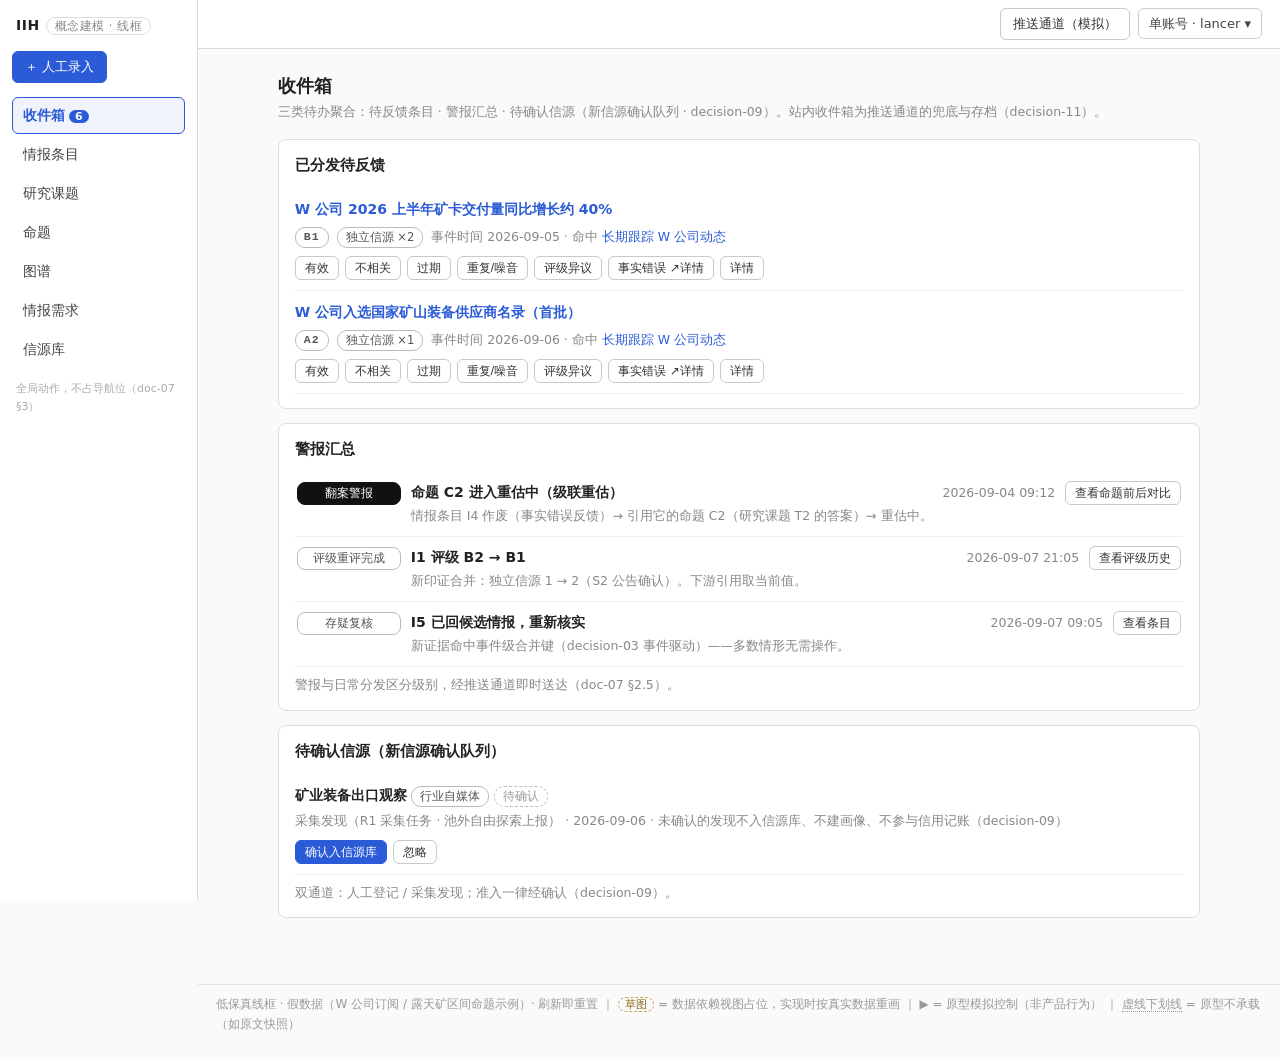
==== prototype/index.html @ 63d09689 "原型两轮评审修订：旅程语义修复——重估收敛四出口（维持/修订/降级/推翻，对应领域模型 §4.4）、合成命题与叶子判定分流（子命题齐结门禁，合成置信度注明公式待设计）、图谱孤岛声明新情报需求闭环（需求" ====
<!doctype html>
<html lang="zh-CN">
<head>
<meta charset="utf-8">
<meta name="viewport" content="width=device-width, initial-scale=1">
<meta name="color-scheme" content="light">
<title>IIH 原型 · 可点击线框</title>
<style>
*{box-sizing:border-box}
body{margin:0;font:14px/1.65 system-ui,-apple-system,"Segoe UI","PingFang SC","Microsoft YaHei",sans-serif;color:#222;background:#fafafa;display:flex;min-height:100vh}
a{color:#2b5bd7;text-decoration:none}
a:hover{text-decoration:underline}
.muted{color:#888;font-size:12.5px}
.mono{font-family:ui-monospace,SFMono-Regular,Menlo,monospace}
#sidebar{width:198px;flex:none;background:#fff;border-right:1px solid #d9d9d9;padding:14px 12px;position:sticky;top:0;height:100vh;overflow-y:auto}
#sidebar .brand{font-weight:700;letter-spacing:.5px;white-space:nowrap;padding:0 4px}
.tag{font-weight:400;color:#888;border:1px solid #ddd;padding:1px 8px;border-radius:10px;font-size:11.5px;margin-left:6px}
.side-submit{display:block;text-align:center;margin:14px 0 4px}
#nav{display:flex;flex-direction:column;gap:2px;margin-top:10px}
#nav a{padding:6px 10px;border-radius:6px;color:#444;border:1px solid transparent}
#nav a.active{border-color:#2b5bd7;color:#2b5bd7;font-weight:600;background:#f0f3fb}
#nav a:hover{text-decoration:none;background:#f0f3fb}
.cnt{background:#2b5bd7;color:#fff;border-radius:9px;font-size:11px;padding:0 6px;margin-left:4px}
.side-note{font-size:11px;color:#aaa;margin-top:12px;padding:0 4px}
#right{flex:1;min-width:0;display:flex;flex-direction:column}
#topbar{display:flex;justify-content:flex-end;align-items:center;gap:10px;padding:8px 18px;background:#fff;border-bottom:1px solid #d9d9d9;position:sticky;top:0;z-index:20}
.nav-actions{display:flex;gap:8px;align-items:center}
.account{position:relative}
.account summary{cursor:pointer;list-style:none;font-size:13px;color:#444;border:1px solid #ccc;border-radius:6px;padding:4px 10px;background:#fff;user-select:none}
.account summary::-webkit-details-marker{display:none}
.account .menu{position:absolute;right:0;top:calc(100% + 6px);width:290px;background:#fff;border:1px solid #ddd;border-radius:8px;padding:10px 14px;box-shadow:0 4px 14px rgba(0,0,0,.12);z-index:30}
.menu-title{font-size:12px;color:#888;margin:9px 0 2px;font-weight:600}
.menu-title:first-child{margin-top:0}
@media(max-width:860px){body{flex-direction:column}#sidebar{width:auto;height:auto;position:static;border-right:none;border-bottom:1px solid #d9d9d9}.side-submit{display:inline-block;margin:10px 0 2px}#nav{flex-direction:row;flex-wrap:wrap}}
.btn{display:inline-block;border:1px solid #c9c9c9;background:#fff;border-radius:6px;padding:5px 12px;cursor:pointer;font-size:13px;color:#333;text-decoration:none;line-height:1.5}
.btn:hover{border-color:#2b5bd7;color:#2b5bd7;text-decoration:none}
.btn.primary{background:#2b5bd7;border-color:#2b5bd7;color:#fff}
.btn.primary:hover{background:#1e4cc0;color:#fff}
.btn.small{padding:2px 9px;font-size:12px}
main{max-width:1100px;margin:22px auto;padding:0 18px}
h1.page{font-size:18px;margin:0 0 2px}
.sub{color:#888;font-size:12.5px;margin-bottom:16px}
.box{background:#fff;border:1px solid #ddd;border-radius:8px;padding:14px 16px;margin-bottom:14px}
.box>h2{font-size:14.5px;margin:0 0 10px;display:flex;align-items:center;gap:8px;flex-wrap:wrap}
.box h3{font-size:13.5px;margin:12px 0 6px;color:#444}
table{width:100%;border-collapse:collapse;font-size:13px}
th{text-align:left;color:#888;font-weight:600;border-bottom:1px solid #ddd;padding:6px 8px;white-space:nowrap}
td{border-bottom:1px solid #eee;padding:7px 8px;vertical-align:top}
tr:hover td{background:#f5f7fd}
.pill{display:inline-block;border:1px solid #bbb;border-radius:10px;padding:0 8px;font-size:11.5px;color:#555;white-space:nowrap;background:#fff}
.pill.rating{font-family:ui-monospace,monospace;font-weight:700;letter-spacing:1px}
.pill.hi{background:#111;border-color:#111;color:#fff}
.pill.dashed{border-style:dashed;color:#999}
.sketch{border:1px dashed #c9a95c;border-radius:8px;padding:10px 12px;background:#fffdf4;margin-bottom:14px}
.sketch .sketch-tag{font-size:11px;color:#8a6d1a;border:1px dashed #c9a95c;padding:0 6px;border-radius:8px}
.stub{color:#999;border-bottom:1px dotted #999;cursor:help}
.chain{list-style:none;padding:0;margin:0}
.chain li{padding:5px 0 5px 14px;border-left:2px solid #ddd;margin-left:6px}
.chain li.first{border-left-color:#2b5bd7}
.kv{display:grid;grid-template-columns:130px 1fr;gap:5px 10px;font-size:13px;margin:0}
.kv dt{color:#888}
.kv dd{margin:0}
.chips{display:flex;gap:6px;flex-wrap:wrap;margin:8px 0;align-items:center}
.chips .lbl{font-size:12px;color:#888;margin-right:2px}
.chip{border:1px solid #ccc;border-radius:14px;padding:2px 10px;font-size:12px;cursor:pointer;color:#555;background:#fff}
.chip.on{border-color:#2b5bd7;color:#2b5bd7;font-weight:600}
.fbrow{display:flex;flex-wrap:wrap;gap:6px;margin-top:8px}
.done-note{background:#eef7ee;border:1px solid #bfe0bf;color:#2c6e2c;border-radius:6px;padding:4px 8px;font-size:12px;margin-top:8px;display:inline-block}
.pipe{list-style:none;padding:0;margin:0}
.pipe li{display:flex;gap:10px;padding:6px 0;align-items:baseline;font-size:13px}
.pipe .st{width:56px;font-size:12px;color:#999;flex:none}
.pipe .done{color:#2c6e2c}
.pipe .doing{color:#2b5bd7;font-weight:600}
.pipe .todo{color:#aaa}
form .field{margin-bottom:10px}
label{display:block;font-size:12.5px;color:#666;margin-bottom:3px}
input[type=text],select,textarea{width:100%;padding:6px 8px;border:1px solid #ccc;border-radius:6px;font:inherit;background:#fff}
textarea{min-height:64px;resize:vertical}
.err{color:#c0392b;font-size:12px;margin-top:4px}
.grid2{display:grid;grid-template-columns:1fr 1fr;gap:14px}
@media(max-width:860px){.grid2{grid-template-columns:1fr}}
.alertrow{display:flex;gap:10px;align-items:baseline;padding:9px 2px;border-bottom:1px solid #eee}
.alertrow:last-child{border-bottom:none}
.alertrow .kind{flex:none;width:104px;text-align:center;font-size:11.5px;padding:1px 0;border-radius:8px;border:1px solid #bbb;background:#fff;color:#555}
.alertrow.high .kind{background:#111;border-color:#111;color:#fff}
.alertrow.unread .t{font-weight:700}
#im{position:fixed;top:0;right:0;bottom:0;width:410px;max-width:95vw;background:#f2f3f5;border-left:1px solid #ccc;box-shadow:-3px 0 14px rgba(0,0,0,.08);z-index:50;overflow-y:auto;padding:14px}
#im h3{margin:2px 0;font-size:14px}
.im-note{font-size:11.5px;color:#777;background:#fff;border:1px solid #ddd;border-radius:6px;padding:4px 8px;margin:6px 0 12px}
.im-time{font-size:11px;color:#999;margin:12px 0 5px}
.im-card{background:#fff;border:1px solid #ddd;border-radius:8px;padding:10px 12px;margin-bottom:8px}
.im-card .meta{display:flex;gap:8px;align-items:center;margin:6px 0;flex-wrap:wrap}
#toasts{position:fixed;bottom:18px;left:50%;transform:translateX(-50%);z-index:99;display:flex;flex-direction:column;gap:8px;align-items:center}
.toast{background:#222;color:#fff;border-radius:8px;padding:8px 16px;font-size:13px;box-shadow:0 2px 10px rgba(0,0,0,.25);max-width:80vw}
#foot{max-width:1100px;margin:30px auto 24px;padding:10px 18px 0;border-top:1px solid #e2e2e2;color:#999;font-size:12px}
.empty{color:#999;padding:16px 0;text-align:center}
.diff td:first-child{color:#888;width:180px}
.arrow{color:#999}
</style>
</head>
<body>
<aside id="sidebar">
  <div class="brand">IIH<span class="tag">概念建模 · 线框</span></div>
  <a class="btn primary side-submit" href="#/submit">＋ 人工录入</a>
  <nav id="nav"></nav>
  <div class="side-note">全局动作，不占导航位（doc-07 §3）</div>
</aside>
<div id="right">
<header id="topbar">
  <div class="nav-actions">
    <button class="btn" onclick="imToggle()">推送通道（模拟）</button>
    <details class="account">
      <summary>单账号 · lancer ▾</summary>
      <div class="menu">
        <div class="menu-title">账号信息</div>
        <div class="muted">单消费方 · 本机部署（多消费方不在范围 · 立项 §7）</div>
        <div class="menu-title">推送通道绑定</div>
        <div>IM 机器人 · 已绑定 <button class="btn small" onclick="toast('换绑 / 停推为原型占位——推送通道的配置归宿在账户区')">换绑</button></div>
        <div class="menu-title">分发偏好</div>
        <div class="muted">晨间分发汇总 08:00 · 警报事件即时（decision-11）</div>
        <div class="menu-title">引导</div>
        <div><button class="btn small" onclick="showOnboard()">▶ 重放冷启动引导（原型模拟首次启用）</button></div>
        <div class="menu-title">站内收件箱</div>
        <div class="muted">推送通道的兜底与存档视图（decision-11）</div>
      </div>
    </details>
  </div>
</header>
<main id="app"></main>
<aside id="im" hidden></aside>
<div id="toasts"></div>
<footer id="foot">
  低保真线框 · 假数据（W 公司订阅 / 露天矿区间命题示例）· 刷新即重置 ｜
  <span class="sketch-tag" style="font-size:11px;color:#8a6d1a;border:1px dashed #c9a95c;padding:0 6px;border-radius:8px">草图</span> = 数据依赖视图占位，实现时按真实数据重画 ｜
  ▶ = 原型模拟控制（非产品行为） ｜ <span class="stub">虚线下划线</span> = 原型不承载（如原文快照）
</footer>
</div>
<script>
'use strict';
/* ================= 假数据（示例：W 公司订阅 · 露天矿区间命题） ================= */

const DB = {
  sources: [
    {id:'s1', name:'华矿装备观察', type:'行业自媒体', credit:'B', status:'已确认',
     profile:{domain:'矿山装备 · 整机与配套', freq:'日更', stance:'中立偏业内', indep:'通常独立报道；偶转载 W 公司官网公告'},
     fb:{valid:32, factual:1, last:'2026-08-15 有效'},
     creditNote:'半衰期内累计 +30 → 档 B'},
    {id:'s2', name:'W 公司', type:'机构（官网 / 官方口径）', credit:'A', status:'已确认',
     profile:{domain:'W 公司官方动态（公告 · 大会发言）', freq:'事件驱动', stance:'官方口径', indep:'一次信源'},
     fb:{valid:41, factual:0, last:'2026-09-01 有效'},
     creditNote:'半衰期内累计 +41 → 档 A'},
    {id:'s3', name:'北方工程机械网', type:'行业媒体', credit:'B', status:'已确认',
     profile:{domain:'工程机械 · 矿卡', freq:'日更', stance:'中立', indep:'以转载为主，偶发原创'},
     fb:{valid:18, factual:0, last:'2026-08-20 有效'},
     creditNote:'半衰期内累计 +18 → 档 B'},
    {id:'s4', name:'第一矿机周刊', type:'行业媒体', credit:'C', status:'已确认',
     profile:{domain:'矿山机械', freq:'周更', stance:'中立', indep:'消息面混杂，需穿透'},
     fb:{valid:9, factual:1, last:'2026-07-30 有效'},
     creditNote:'半衰期内累计 +7 → 档 C'},
    {id:'s5', name:'矿山圈快报', type:'行业自媒体', credit:'D', status:'已确认',
     profile:{domain:'矿山圈内消息', freq:'日更', stance:'猎奇倾向', indep:'独立性存疑'},
     fb:{valid:4, factual:2, last:'2026-09-04 事实错误'},
     creditNote:'半衰期内累计 0 → 档 D（事实错误 −2 × 2）'},
    {id:'s6', name:'矿业装备出口观察', type:'行业自媒体', credit:'—', status:'待确认',
     found:{channel:'采集发现（R1 采集任务 · 池外自由探索上报）', time:'2026-09-06'},
     note:'未确认的发现不入信源库、不建画像、不参与信用记账（decision-09）'},
  ],

  items: [
    {id:'i1', stmt:'W 公司 2026 上半年矿卡交付量同比增长约 40%', status:'已分发', rating:'B1', indepCount:2,
     indep:['s1','s2'], provenanceSrc:'s1',
     provenance:[
       {src:'s1', role:'首发 · 一次信源 · 本链最早引入', time:'2026-09-05 20:14', carrier:'网页', chain:'A'},
       {src:'s3', role:'转载 S1（二次信源）', time:'2026-09-06 09:20', carrier:'网页', chain:'A'},
       {src:'s2', role:'公告确认 · 一次信源 · 独立', time:'2026-09-07 18:00', carrier:'网页', chain:'B'},
       {src:'s4', role:'转载 S2（二次信源）', time:'2026-09-07 19:40', carrier:'网页', chain:'B'}],
     ratingHistory:[
       {v:1, time:'2026-09-07 10:12', rating:'B2', basis:'公式 v1：N=1（S1 独立），R=B → 内容可信度 2'},
       {v:2, time:'2026-09-07 21:03', rating:'B1', basis:'新印证合并：S2 独立印证，N=2 → 内容可信度 1（触发器：新印证合并 · decision-07）', current:true}],
     eventTime:'2026-09-05', collectTime:'2026-09-06 08:30', medium:'互联网', carrier:'网页', mode:'自动拉取',
     hits:['r1'], citedBy:[{claim:'c1', as:'证据挂载 · 参数②（在役矿卡保有量）'}], feedbacks:[],
     trail:[{t:'已核实（B2）', time:'2026-09-07 10:12'},{t:'已分发', time:'2026-09-08 08:00'}],
     attribution:'最早引入方 S1 华矿装备观察（decision-08）'},

    {id:'i6', stmt:'W 公司入选国家矿山装备供应商名录（首批）', status:'已分发', rating:'A2', indepCount:1,
     indep:['s2'], provenanceSrc:'s2',
     provenance:[{src:'s2', role:'公示 · 一次信源', time:'2026-09-07 10:00', carrier:'网页', chain:'A'}],
     ratingHistory:[{v:1, time:'2026-09-07 11:40', rating:'A2', basis:'公式 v1：N=1，R=A → 内容可信度 2', current:true}],
     eventTime:'2026-09-06', collectTime:'2026-09-07 10:30', medium:'互联网', carrier:'网页', mode:'自动拉取',
     hits:['r1'], citedBy:[], feedbacks:[],
     trail:[{t:'已核实（A2）', time:'2026-09-07 11:40'},{t:'已分发', time:'2026-09-08 08:00'}],
     attribution:'最早引入方 S2 W 公司（decision-08）'},

    {id:'i3', stmt:'W 公司渠道大会：下一代电驱矿卡计划 2027Q2 量产', status:'候选情报', rating:null, indepCount:null,
     indep:[], provenanceSrc:'s2',
     provenance:[{src:'s2', role:'渠道大会发言 · 一次信源（经录音）', time:'2026-09-05 13:20', carrier:'录音', chain:'A'}],
     ratingHistory:[],
     eventTime:'2026-09-05', collectTime:'2026-09-05 14:00', medium:'行业展会', carrier:'录音', mode:'人工提交',
     hits:['r1'], citedBy:[], feedbacks:[],
     pipe:[{name:'线索 · 采集（ASR 转写）', state:'done', time:'09-05 14:02'},
           {name:'审查 · 相关性 / 事件同一性 / 有效性初筛', state:'done', time:'09-05 15:10', note:'通过 → 候选情报（命中 R1）'},
           {name:'核实评级 · 穿透转引链 · 独立信源检索', state:'doing', since:'09-05 15:30'}],
     trail:[{t:'线索（人工提交 · 不经定向任务化，直接进入审查）', time:'2026-09-05 14:02'},{t:'候选情报', time:'2026-09-05 15:10'}],
     verifyPreset:{rating:'A2', basis:'公式 v1：N=1（大会发言，暂无独立佐证），R=A → 内容可信度 2'},
     attribution:'最早引入方 S2 W 公司（decision-08）'},

    {id:'i2', stmt:'W 公司中标北方露天矿 12 台百吨级矿卡订单', status:'已消费', rating:'A2', indepCount:1,
     indep:['s2'], provenanceSrc:'s2',
     provenance:[{src:'s2', role:'中标公告 · 一次信源', time:'2026-08-28 09:00', carrier:'网页', chain:'A'},
                 {src:'s4', role:'转载 S2（二次信源）', time:'2026-08-29 10:00', carrier:'网页', chain:'A'}],
     ratingHistory:[{v:1, time:'2026-08-29 14:00', rating:'A2', basis:'公式 v1：N=1，R=A → 内容可信度 2', current:true}],
     eventTime:'2026-08-28', collectTime:'2026-08-28 10:00', medium:'互联网', carrier:'网页', mode:'自动拉取',
     hits:['r1'], citedBy:[{claim:'c2', as:'判定证据'}],
     feedbacks:[{type:'有效', reason:'快捷 · 有效', time:'2026-09-01 08:52', routing:'信用 ↑（归因：S2 W 公司）· 需求/采集配置正向微调'}],
     trail:[{t:'已核实（A2）', time:'2026-08-29 14:00'},{t:'已分发', time:'2026-08-30 08:00'},{t:'已消费（反馈：有效）', time:'2026-09-01 08:52'}],
     attribution:'最早引入方 S2 W 公司（decision-08）'},

    {id:'i5', stmt:'西部某省拟出台矿卡新能源置换补贴政策（征求意见稿）', status:'候选情报', rating:null, indepCount:null,
     indep:[], provenanceSrc:'s4',
     provenance:[{src:'s4', role:'首发报道', time:'2026-08-20 16:00', carrier:'网页', chain:'A'},
                 {src:'s3', role:'跟进报道 · 疑似同源', time:'2026-09-07 09:00', carrier:'网页', chain:'A'}],
     ratingHistory:[],
     eventTime:'2026-08-20', collectTime:'2026-08-20 16:10', medium:'互联网', carrier:'网页', mode:'自动拉取',
     hits:['r1'], citedBy:[], feedbacks:[],
     pipe:[{name:'线索 · 采集（解析）', state:'done', time:'08-20 16:10'},
           {name:'审查 · 相关性 / 事件同一性 / 有效性初筛', state:'done', time:'08-20 17:00', note:'通过 → 候选情报'},
           {name:'核实评级 · 独立信源检索（第一次：无法完成 → 存疑）', state:'done', time:'08-24 10:00', note:'核实无法完成，无独立佐证 → 挂存疑（复核兜底期 11-22）'},
           {name:'存疑复核 · 新证据命中事件级合并键（decision-03）', state:'done', time:'09-07 09:05', note:'S3 跟进报道命中 → 回候选情报，重新核实'},
           {name:'核实评级 · 重新核实', state:'doing', since:'09-07 09:10'}],
     trail:[{t:'候选情报', time:'2026-08-20 17:00'},{t:'存疑（核实无法完成）', time:'2026-08-24 10:00'},{t:'候选情报（事件驱动复核回流）', time:'2026-09-07 09:05'}],
     attribution:'—'},

    {id:'i4', stmt:'W 公司收购 J 矿电驱动部件厂', status:'作废', rating:null, indepCount:1,
     indep:['s5'], provenanceSrc:'s5',
     provenance:[{src:'s5', role:'爆料 · 唯一信源', time:'2026-08-20 08:00', carrier:'网页', chain:'A'}],
     ratingHistory:[{v:1, time:'2026-08-21 09:00', rating:'D4', basis:'公式 v1：N=1，R=D → 内容可信度 4'},
                    {time:'2026-09-04 09:10', rating:'作废', basis:'事实错误反馈（理由必填）：公告已辟谣——收购主体为其控股股东，非 W 公司。触发级联重估：C2 → 重估中'}],
     eventTime:'2026-08-19', collectTime:'2026-08-20 08:05', medium:'互联网', carrier:'网页', mode:'自动拉取',
     hits:['r1'], citedBy:[{claim:'c2', as:'判定证据（已失效）'}],
     feedbacks:[{type:'事实错误', reason:'公告已辟谣：收购主体为其控股股东，非 W 公司', time:'2026-09-04 09:10', routing:'条目 → 作废并级联重估 · 信用 ↓↓（归因：S5 矿山圈快报）· 核实收紧（独立信源计数要求提高）'}],
     trail:[{t:'已核实（D4）', time:'2026-08-21 09:00'},{t:'已分发', time:'2026-08-22 08:00'},{t:'已消费（反馈：有效）', time:'2026-08-23 08:40'},{t:'作废（事实错误 → 级联重估 C2）', time:'2026-09-04 09:10'}],
     attribution:'最早引入方 S5 矿山圈快报（decision-08）'},

    {id:'i7', stmt:'W 公司向东南亚矿业公司交付 20 台电动矿卡', status:'已消费', rating:'A2', indepCount:1,
     indep:['s2'], provenanceSrc:'s2',
     provenance:[{src:'s2', role:'交付公告 · 一次信源', time:'2026-05-10 09:00', carrier:'网页', chain:'A'}],
     ratingHistory:[{v:1, time:'2026-05-11 10:00', rating:'A2', basis:'公式 v1：N=1，R=A → 内容可信度 2', current:true}],
     eventTime:'2026-05-09', collectTime:'2026-05-10 09:05', medium:'互联网', carrier:'网页', mode:'自动拉取',
     hits:['r1'], citedBy:[{claim:'c3', as:'证伪依据'}],
     feedbacks:[{type:'有效', reason:'快捷 · 有效', time:'2026-05-12 08:30', routing:'信用 ↑（归因：S2 W 公司）'}],
     trail:[{t:'已核实（A2）', time:'2026-05-11 10:00'},{t:'已分发', time:'2026-05-12 08:00'},{t:'已消费（反馈：有效）', time:'2026-05-12 08:30'}],
     attribution:'最早引入方 S2 W 公司（decision-08）'},

    {id:'i8', stmt:'L 矿业展示无人装载机器人园区作业视频', status:'已核实', rating:'B3', indepCount:1,
     indep:['s1'], provenanceSrc:'s1',
     provenance:[{src:'s1', role:'首发 · 一次信源', time:'2026-09-08 20:00', carrier:'网页', chain:'A'}],
     ratingHistory:[{v:1, time:'2026-09-09 09:00', rating:'B3', basis:'公式 v1：N=1，R=B → 内容可信度 3', current:true}],
     eventTime:'2026-09-08', collectTime:'2026-09-08 20:10', medium:'互联网', carrier:'网页', mode:'自动拉取',
     hits:[], citedBy:[], feedbacks:[],
     trail:[{t:'已核实（B3）', time:'2026-09-09 09:00'}],
     attribution:'最早引入方 S1 华矿装备观察（decision-08）',
     note:'断连孤岛演示：不命中任何激活需求、实体不与课题邻域连通——图谱页提示新话题（decision-16）'},
  ],

  tasks: [
    {id:'t1', question:'露天矿装车市场空间有多大？', status:'进行中', created:'2026-09-03', registrant:'消费方',
     prompt:{
       metrics:[
         {no:'①', name:'国内露天矿数量与分布', req:'r2', state:'待命中'},
         {no:'②', name:'在役矿卡保有量', req:'r3', state:'已命中', ev:'i1'},
         {no:'③', name:'平均车龄与年更换率', req:'r3', state:'待命中'},
         {no:'④', name:'整机均价与订单结构', req:'r4', state:'已命中', ev:'i2'},
         {no:'⑤', name:'电驱渗透率', req:'r4', state:'待命中'},
         {no:'⑥', name:'出口占比与折算', req:null, state:'信源指引覆盖（未单列需求）'}],
       framework:'三法交叉定区间；父课题取子命题按交集定值合成，叶子参数由子课题/直挂需求采集（构造性测算由用户完成 · 判定者记人 · decision-15）',
       guide:'行业协会统计、上市公司年报与投资者问答、招标公示网、海关出口数据'},
     claims:['c1'], scenarios:['露天矿装车市场空间在 150–200 亿元区间（含出口拉动的上限情形）'], spawnedReqs:['r2','r3','r4'],
     children:['t1a','t1b'],
     note:'问题树（decision-15）：定向智能体按提示词递归分解为子课题（各测算法）+ 叶子情报需求（盯输入）；子命题合成父命题。判定、置信度、推理记录归命题。'},
    {id:'t1a', parent:'t1', question:'单元存量法测算（单元数 × 配置）', status:'进行中', created:'2026-09-03', registrant:'定向智能体',
     prompt:null, claims:['c1a'], scenarios:[], spawnedReqs:[], children:[],
     note:'子课题·方法一（decision-15）：叶子参数（①②③）采集 → 分析智能体判定子命题；父课题取子命题合成。'},
    {id:'t1b', parent:'t1', question:'工作量产能法测算（年总量 ÷ 单台能力 × 份额）', status:'进行中', created:'2026-09-03', registrant:'定向智能体',
     prompt:null, claims:['c1b'], scenarios:[], spawnedReqs:[], children:[],
     note:'子课题·方法二（decision-15）：叶子参数（④⑤）采集 → 分析智能体判定子命题；父课题取子命题合成。'},

    {id:'t2', question:'W 公司下一代矿卡会全系采用电驱吗？', status:'进行中', created:'2026-09-01', registrant:'消费方',
     prompt:null, claims:['c2'], scenarios:[], spawnedReqs:[],
     note:'渠道大会口径顺手包成问题；答案落成命题（decision-15）。'},
    {id:'t3', question:'W 公司会退出海外矿卡市场吗？', status:'已结题', created:'2026-04-20', registrant:'消费方',
     prompt:null, claims:['c3'], scenarios:[], spawnedReqs:[],
     note:'已证伪留底（负知识资产）：命题不受结题影响，可继续被引用与翻案（decision-15）。'},
  ],

  claims: [
    {id:'c1', stmt:'露天矿装车市场空间在 120–150 亿元区间', status:'假设', confidence:null, registered:'2026-09-03', registrant:'消费方', byTask:'t1',
     spawnedReqs:[], evidence:[{subclaim:'c1a', as:'子结论 · 单元存量法'},{subclaim:'c1b', as:'子结论 · 工作量产能法'}],
     reasoning:[
       {time:'2026-09-03 10:00', judge:'消费方', action:'登记候选答案命题（初始态 = 假设）', basis:'decision-15', cites:[]},
       {time:'2026-09-08 09:00', judge:'分析智能体', action:'合成进行中：已取子命题 C1A（单元存量法 80–110 亿），待 C1B 出结论后交集定值', basis:'非叶子命题从子命题合成（逻辑合成 · decision-15）', cites:['c1a']}]},

    {id:'c1a', stmt:'单元存量法估 80–110 亿元', status:'结论', confidence:'中', registered:'2026-09-07', registrant:'消费方', byTask:'t1a',
     spawnedReqs:[], evidence:[{item:'i1', as:'参数② · 在役矿卡保有量'}],
     reasoning:[
       {time:'2026-09-07 21:30', judge:'消费方（构造性测算 · 判定者记人 · decision-15）', action:'子课题判定：证实 → 子结论命题', basis:'公式 v1：M=1，W=1 → 置信度 中（单法仅参考区间）', cites:['i1']}]},
    {id:'c1b', stmt:'工作量产能法估 95–125 亿元', status:'假设', confidence:null, registered:'2026-09-07', registrant:'消费方', byTask:'t1b',
     spawnedReqs:[], evidence:[{item:'i2', as:'参数④ · 整机均价与订单结构'}],
     reasoning:[
       {time:'2026-09-07 21:40', judge:'消费方', action:'登记候选答案命题（初始态 = 假设）', basis:'decision-15', cites:[]}]},

    {id:'c2', stmt:'W 公司下一代矿卡将全系采用电驱路线', status:'重估中', confidence:'中（重估前）', registered:'2026-09-01', registrant:'消费方', byTask:'t2',
     spawnedReqs:[], evidence:[{item:'i2', as:'判定证据'},{item:'i4', as:'判定证据（已失效）'}],
     diff:[
       {obj:'情报条目 I4（触发源）', before:'D4 · 已消费', after:'作废（事实错误）'},
       {obj:'命题 C2 状态', before:'结论', after:'重估中'},
       {obj:'C2 置信度', before:'中（公式 v1：M=2，W=4）', after:'重估中（维持 / 修订 / 降级存疑 / 推翻）'}],
     reasoning:[
       {time:'2026-09-01 09:00', judge:'消费方', action:'登记候选答案命题（初始态 = 假设）', basis:'decision-15', cites:[]},
       {time:'2026-09-02 09:00', judge:'分析智能体', action:'判定：证实 → 结论命题', basis:'公式 v1：M=2（I2, I4），W=4（I4 最弱）→ 置信度 中', cites:['i2','i4']},
       {time:'2026-09-04 09:10', judge:'记账层（调度）', action:'级联重估触发：I4 作废 → 进入重估中', basis:'推理记录引用关系（I4 已失效）', cites:['i4']}],
     alertNote:'多数情形无需操作——重估自动收敛；对触发源条目可反馈（事实错误 / 评级异议）'},

    {id:'c3', stmt:'W 公司将退出海外矿卡市场', status:'已证伪', confidence:null, registered:'2026-04-20', registrant:'消费方', byTask:'t3',
     spawnedReqs:[], evidence:[{item:'i7', as:'证伪依据'}],
     reasoning:[
       {time:'2026-04-20 10:00', judge:'消费方', action:'登记候选答案命题（初始态 = 假设）', basis:'decision-15', cites:[]},
       {time:'2026-05-12 11:00', judge:'分析智能体', action:'判定：证伪 → 已证伪', basis:'I7 交付事实与命题矛盾', cites:['i7']}],
     note:'负知识资产：默认稳态保留，避免重复提出、辅助排除法；证伪依据动摇时进入重估'},
  ],

  reqs: [
    {id:'r1', name:'长期跟踪 W 公司动态', status:'激活', window:'常驻',
     spec:{topics:'矿卡 · 订单 · 业绩 · 战略动向', keywords:'W 公司；矿卡；交付量；订单；电驱', pref:'一次信源优先，行业媒体次之', timing:'晨间分发汇总（批量）'},
     coverage:{distr:86, cons:74}, recentHits:['i1','i6','i3','i2']},
    {id:'r2', name:'盯输入：国内露天矿数量与分布', status:'激活', window:'至 T1 结题', spawnedBy:'t1', hits:[]},
    {id:'r3', name:'盯输入：在役矿卡保有量 / 车龄与更换率', status:'激活', window:'至 T1 结题', spawnedBy:'t1', hits:['i1']},
    {id:'r4', name:'盯输入：整机均价 / 电驱渗透率', status:'激活', window:'至 T1 结题', spawnedBy:'t1', hits:['i2']},
    {id:'r5', name:'跟踪竞品 Z 公司动态', status:'暂停', window:'常驻', coverage:{distr:12, cons:5}},
  ],

  alerts: [
    {id:'al1', kind:'翻案警报', level:'高', time:'2026-09-04 09:12', read:false,
     title:'命题 C2 进入重估中（级联重估）', body:'情报条目 I4 作废（事实错误反馈）→ 引用它的命题 C2（研究课题 T2 的答案）→ 重估中。', to:'claim/c2', toLabel:'查看命题前后对比'},
    {id:'al2', kind:'评级重评完成', level:'中', time:'2026-09-07 21:05', read:false,
     title:'I1 评级 B2 → B1', body:'新印证合并：独立信源 1 → 2（S2 公告确认）。下游引用取当前值。', to:'item/i1', toLabel:'查看评级历史'},
    {id:'al3', kind:'存疑复核', level:'中', time:'2026-09-07 09:05', read:false,
     title:'I5 已回候选情报，重新核实', body:'新证据命中事件级合并键（decision-03 事件驱动）——多数情形无需操作。', to:'item/i5', toLabel:'查看条目'},
  ],

  entities: [
    {id:'e1', name:'W 公司', type:'机构', aliases:['W 集团', 'W 股份'],
     merges:[{from:'W 集团', time:'2026-09-06', note:'实体归一提案 · 消费方确认（decision-16）'}],
     mentions:{items:['i1','i2','i3','i4','i6','i7'], claims:['c2','c3']}},
    {id:'e2', name:'矿卡', type:'产品', aliases:[], merges:[],
     mentions:{items:['i1','i2','i3','i5','i7'], claims:['c1','c2']}},
    {id:'e3', name:'电驱', type:'技术', aliases:['电驱动'], merges:[],
     mentions:{items:['i3'], claims:['c2']}},
    {id:'e4', name:'北方露天矿', type:'矿场', aliases:[], merges:[],
     mentions:{items:['i2'], claims:[]}},
    {id:'e5', name:'东南亚矿业公司', type:'机构', aliases:[], merges:[],
     mentions:{items:['i7'], claims:[]}},
    {id:'e6', name:'L 矿业', type:'机构', aliases:[], merges:[], orphan:true,
     mentions:{items:['i8'], claims:[]}},
  ],
};

const FB_TYPES = ['有效','不相关','过期','重复/噪音','评级异议','事实错误'];
const ROUTING_NOTE = {
  '有效':'信用 ↑（归因至最早引入方）· 需求/采集配置正向微调',
  '不相关':'已路由：需求 / 采集配置修正',
  '过期':'已路由：采集频率、时效参数',
  '重复/噪音':'已路由：审查（去重 / 初筛）迭代',
  '评级异议':'已触发评级重评（decision-07）',
  '事实错误':'条目 → 作废并级联重估 · 信用 ↓↓ · 核实收紧',
};
const STATUS_ORDER = ['已核实','已分发','已消费','存疑','作废','候选情报','线索'];

/* ================= 工具 ================= */
const $ = s => document.querySelector(s);
const esc = s => String(s ?? '').replace(/[&<>"']/g, c => ({'&':'&amp;','<':'&lt;','>':'&gt;','"':'&quot;',"'":'&#39;'}[c]));
const src = id => DB.sources.find(x => x.id === id);
const item = id => DB.items.find(x => x.id === id);
const claim = id => DB.claims.find(x => x.id === id);
const req = id => DB.reqs.find(x => x.id === id);
const srcName = id => { const s = src(id); return s ? s.name : '—'; };
const srcLink = id => { const s = src(id); return s ? `<a href="#/source/${id}">${esc(s.name)}</a> <span class="pill">信用 ${s.credit}</span>` : '—'; };
const itemLink = id => { const i = item(id); return i ? `<a href="#/item/${id}">${esc(i.stmt)}</a>` : '—'; };
const task = id => DB.tasks.find(x => x.id === id);
const taskLink = id => { const t = task(id); return t ? `<a href="#/task/${id}">${esc(t.question)}</a>` : '—'; };
const parentLink = id => task(id) ? `由研究课题 ${taskLink(id)} 催生（盯输入）` : (claim(id) ? `由命题 ${claimLink(id)} 催生（盯证据）` : '—');
const taskParentLink = id => `父课题：${taskLink(id)}`;
const claimLink = id => { const c = claim(id); return c ? `<a href="#/claim/${id}" title="${esc(c.stmt)}">${esc(c.stmt)}</a>` : '—'; };
const citeLink = id => item(id) ? itemLink(id) : (claim(id) ? claimLink(id) : '—');
const reqLink = id => { const r = req(id); return r ? `<a href="#/requirement/${id}">${esc(r.name)}</a>` : '—'; };
const ratingPill = r => r ? `<span class="pill rating">${esc(r)}</span>` : '<span class="pill dashed">未评级</span>';
const statusPill = s => `<span class="pill${s==='作废'?' dashed':''}">${esc(s)}</span>`;
const fbTypePill = t => `<span class="pill">${esc(t)}</span>`;
const inboxCount = () =>
  DB.items.filter(i => i.status === '已分发').length +
  DB.alerts.filter(a => !a.read).length +
  DB.sources.filter(s => s.status === '待确认').length;

function toast(msg){
  const d = document.createElement('div');
  d.className = 'toast'; d.textContent = msg;
  $('#toasts').appendChild(d);
  setTimeout(() => d.remove(), 4200);
}
function refresh(){ render(); renderIm(); }

/* ================= 路由 ================= */
const NAV_MAP = {inbox:'inbox', items:'items', item:'items', tasks:'tasks', task:'tasks',
                 claims:'claims', claim:'claims', graph:'graph',
                 reqs:'reqs', requirement:'reqs', sources:'sources', source:'sources', submit:null};
let PENDING_FB = null;   // 待补理由的事实错误反馈（跳详情）
let PENDING_REQ = null;  // 图谱孤岛预填的新情报需求（原型）
let UI = {itemStatus:'已核实起', itemMode:'全部', itemQ:'', subCarriers:['录音'], graphView:'实体视图', graphSel:null, onboard:false};

function route(){
  const h = location.hash.replace(/^#\/?/, '') || 'inbox';
  const [page, id] = h.split('/');
  return {page, id};
}
function renderNav(active){
  const links = [['inbox','收件箱'],['items','情报条目'],['tasks','研究课题'],['claims','命题'],['graph','图谱'],['reqs','情报需求'],['sources','信源库']];
  $('#nav').innerHTML = links.map(([p, label]) =>
    `<a href="#/${p}" class="${active===p?'active':''}">${label}${p==='inbox'?`<span class="cnt">${inboxCount()}</span>`:''}</a>`
  ).join('');
}
const PAGES = {
  inbox: renderInbox, items: renderItems, item: renderItemDetail,
  tasks: renderTasks, task: renderTaskDetail,
  claims: renderClaims, claim: renderClaimDetail, graph: renderGraph,
  reqs: renderReqs, requirement: renderReqDetail,
  sources: renderSources, source: renderSourceDetail, submit: renderSubmit,
};
function render(){
  const {page, id} = route();
  if (!(page === 'item' && id === PENDING_FB)) PENDING_FB = null;   // 事实错误跳详情：仅目标页保留预选
  renderNav(NAV_MAP[page]);
  const fn = PAGES[page] || PAGES.inbox;
  $('#app').innerHTML = onboardOverlay() + (id ? fn(id) : fn());
  if (PENDING_FB){ const el = $('#fb-reason-' + PENDING_FB); if (el) el.focus(); }
  window.scrollTo(0, 0);
}

/* ================= 收件箱 ================= */
function renderInbox(){
  const pending = DB.items.filter(i => i.status === '已分发');
  const alerts = DB.alerts;
  const pendSrc = DB.sources.filter(s => s.status === '待确认');
  return `
  <h1 class="page">收件箱</h1>
  <div class="sub">三类待办聚合：待反馈条目 · 警报汇总 · 待确认信源（新信源确认队列 · decision-09）。站内收件箱为推送通道的兜底与存档（decision-11）。</div>

  <div class="box"><h2>已分发待反馈</h2>
    ${pending.length ? pending.map(i => `
      <div style="border-bottom:1px solid #eee;padding:10px 0;">
        <div><a href="#/item/${i.id}"><b>${esc(i.stmt)}</b></a></div>
        <div class="meta" style="display:flex;gap:8px;align-items:center;flex-wrap:wrap;margin:6px 0;">
          ${ratingPill(i.rating)} <span class="pill">独立信源 ×${i.indepCount}</span>
          <span class="muted">事件时间 ${esc(i.eventTime)} · 命中 ${i.hits.map(reqLink).join('、') || '—'}</span>
        </div>
        <div class="fbrow">${fbQuickRow(i.id)}</div>
      </div>`).join('') : '<div class="empty">无待反馈条目</div>'}
  </div>

  <div class="box"><h2>警报汇总</h2>
    ${alerts.map((a, n) => `
      <div class="alertrow ${a.level==='高'?'high':''} ${a.read?'':'unread'}">
        <span class="kind">${esc(a.kind)}</span>
        <span style="flex:1"><span class="t">${esc(a.title)}</span><br><span class="muted">${esc(a.body)}</span></span>
        <span class="muted" style="white-space:nowrap;">${esc(a.time)}</span>
        <a class="btn small" href="#/${a.to}" onclick="alertRead(${n})">${esc(a.toLabel)}</a>
      </div>`).join('')}
    <div class="muted" style="margin-top:8px">警报与日常分发区分级别，经推送通道即时送达（doc-07 §2.5）。</div>
  </div>

  <div class="box"><h2>待确认信源（新信源确认队列）</h2>
    ${pendSrc.length ? pendSrc.map(s => `
      <div style="border-bottom:1px solid #eee;padding:10px 0;">
        <div><b>${esc(s.name)}</b> <span class="pill">${esc(s.type)}</span> <span class="pill dashed">待确认</span></div>
        <div class="muted" style="margin:4px 0">${esc(s.found.channel)} · ${esc(s.found.time)} · ${esc(s.note)}</div>
        <div class="fbrow">
          <button class="btn small primary" onclick="confirmSource('${s.id}')">确认入信源库</button>
          <button class="btn small" onclick="ignoreSource('${s.id}')">忽略</button>
        </div>
      </div>`).join('') : '<div class="empty">队列为空</div>'}
    <div class="muted" style="margin-top:8px">双通道：人工登记 / 采集发现；准入一律经确认（decision-09）。</div>
  </div>`;
}

/* ================= 情报条目 ================= */
const ITEM_FILTER_STATUS = ['已核实起','线索','候选情报','存疑','作废','全部状态'];
const ITEM_FILTER_MODE = ['全部','自动拉取','人工提交'];

function renderItems(){
  const q = (UI.itemQ || '').trim().toLowerCase();
  const rows = DB.items.filter(i => {
    const st = UI.itemStatus;
    const okSt = st === '全部状态' ? true
      : st === '已核实起' ? ['已核实','已分发','已消费','存疑','作废'].includes(i.status)
      : i.status === st;
    const okMode = UI.itemMode === '全部' ? true : i.mode === UI.itemMode;
    const hay = [i.stmt, srcName(i.provenanceSrc), ...itemEntities(i.id).map(e => e.name)].join(' ').toLowerCase();
    const okQ = !q || hay.includes(q);
    return okSt && okMode && okQ;
  }).sort((a,b) => (b.eventTime||'').localeCompare(a.eventTime||''));
  return `
  <h1 class="page">情报条目</h1>
  <div class="sub">已核实起全状态可滤（doc-07 §3）；对象一页制——本页 + 条目详情。</div>
  <div class="box">
    <div class="field" style="margin:0 0 10px"><input type="text" id="item-q" placeholder="检索：陈述 / 信源 / 实体提及（doc-07 §3）" value="${esc(UI.itemQ)}" oninput="setItemQ(this.value)"></div>
    <div class="chips"><span class="lbl">状态</span>${ITEM_FILTER_STATUS.map(s =>
      `<span class="chip ${UI.itemStatus===s?'on':''}" onclick="setItemFilter('${s}')">${s}</span>`).join('')}</div>
    <div class="chips"><span class="lbl">采集模式</span>${ITEM_FILTER_MODE.map(m =>
      `<span class="chip ${UI.itemMode===m?'on':''}" onclick="setItemMode('${m}')">${m}</span>`).join('')}</div>
    <table>
      <tr><th>陈述</th><th>评级</th><th>独立信源</th><th>状态</th><th>出处信源</th><th>媒介 / 载体</th><th>采集模式</th><th>事件时间</th></tr>
      ${rows.length ? rows.map(i => `
        <tr>
          <td><a href="#/item/${i.id}">${esc(i.stmt)}</a>${i.mode==='人工提交'?' <span class="pill">人工提交</span>':''}</td>
          <td>${ratingPill(i.rating)}</td>
          <td>${i.indepCount!=null?`×${i.indepCount}`:'—'}</td>
          <td>${statusPill(i.status)}</td>
          <td>${srcLink(i.provenanceSrc)}</td>
          <td class="muted">${esc(i.medium)} / ${esc(i.carrier)}</td>
          <td class="muted">${esc(i.mode)}</td>
          <td class="muted">${esc(i.eventTime)}</td>
        </tr>`).join('') : `<tr><td colspan="8"><div class="empty">当前筛选下无条目${UI.itemStatus==='存疑'?'——上一存疑项 I5 已于 09-07 事件驱动复核回流（decision-03）':''}</div></td></tr>`}
    </table>
  </div>`;
}
function setItemFilter(s){ UI.itemStatus = s; render(); }
function setItemMode(m){ UI.itemMode = m; render(); }
function setItemQ(v){
  UI.itemQ = v; render();
  const el = $('#item-q');
  if (el){ el.focus(); el.setSelectionRange(el.value.length, el.value.length); }
}

function fbQuickRow(id){
  const i = item(id);
  if (i.feedbacks.length && ['已消费','作废'].includes(i.status))
    return `<span class="done-note">✓ 已反馈 · ${esc(i.feedbacks[i.feedbacks.length-1].type)}（${esc(i.feedbacks[i.feedbacks.length-1].reason)}）</span>`;
  return FB_TYPES.map(t =>
    t === '事实错误'
      ? `<a class="btn small" href="#/item/${id}" onclick="fbJump('${id}')">事实错误 ↗详情</a>`
      : `<button class="btn small" onclick="fbQuick('${id}','${t}')">${t}</button>`
  ).join('') + `<a class="btn small" href="#/item/${id}">详情</a>`;
}
function fbJump(id){ PENDING_FB = id; render(); }

function renderItemDetail(id){
  const i = item(id); if (!i) return '<div class="empty">条目不存在</div>';
  const chainGroups = {};
  i.provenance.forEach(p => { (chainGroups[p.chain] = chainGroups[p.chain] || []).push(p); });
  const meta = `
    <dl class="kv">
      <dt>状态</dt><dd>${statusPill(i.status)}</dd>
      <dt>事件时间</dt><dd>${esc(i.eventTime)}</dd>
      <dt>采集时间</dt><dd>${esc(i.collectTime)}</dd>
      <dt>媒介 / 载体</dt><dd>${esc(i.medium)} / ${esc(i.carrier)}</dd>
      <dt>采集模式</dt><dd>${esc(i.mode)}</dd>
      <dt>出处信源</dt><dd>${srcLink(i.provenanceSrc)}</dd>
      <dt>命中情报需求</dt><dd>${i.hits.map(reqLink).join('、') || '—'}</dd>
      <dt>实体提及</dt><dd>${itemEntities(id).map(e => `<a href="#/graph" onclick="selectEnt('${e.id}')">${esc(e.name)}</a>`).join('、') || '—'}</dd>
      <dt>被引用</dt><dd>${i.citedBy.map(c => `${claimLink(c.claim)}<span class="muted">（${esc(c.as)}）</span>`).join('；') || '—'}</dd>
    </dl>`;
  return `
  <h1 class="page"><a href="#/items">情报条目</a> / 详情</h1>
  <div class="sub">消费动线与核查动线的交汇点：一屏尽出（doc-07 §3）。</div>

  <div class="box">
    <h2>${esc(i.stmt)} &nbsp;${statusPill(i.status)} ${ratingPill(i.rating)} ${i.indepCount!=null?`<span class="pill">独立信源 ×${i.indepCount}</span>`:''}</h2>
    <h3>状态迁移</h3>
    <div class="muted">${i.trail.map(t => `${esc(t.t)}<span class="muted">（${esc(t.time)}）</span>`).join(' <span class="arrow">→</span> ')}</div>
  </div>

  <div class="box"><h2>元数据</h2>${meta}</div>

  <div class="box"><h2>独立信源计数</h2>
    <div>穿透转引链后：<b>${i.indepCount!=null?`×${i.indepCount}`:'—'}</b>
      ${i.indep.length?`（${i.indep.map(srcLink).join('、')}）`:''}</div>
    <div class="muted" style="margin-top:4px">N 家转载同一通稿 = 1 个独立信源（术语表 · 独立信源）。</div>
  </div>

  ${mentionGraphSVG('item', id)}

  <div class="sketch"><h2 style="font-size:14.5px;margin:0 0 10px;display:flex;gap:8px;align-items:center">转引链穿透视图 <span class="sketch-tag">草图 · 实现时按真实数据重画</span></h2>
    ${Object.entries(chainGroups).map(([c, nodes]) => `
      <div style="margin-bottom:8px"><span class="muted">链 ${esc(c)}</span>
      <ul class="chain">${nodes.map((p, n) => `
        <li class="${n===0?'first':''}">
          ${srcLink(p.src)} <span class="pill">${esc(p.role)}</span>
          <span class="muted">${esc(p.time)} · 载体 ${esc(p.carrier)}
          ${p.src===i.provenanceSrc?' · <b>信用归因对象（最早引入方 · decision-08）</b>':''}</span>
          <span class="stub" title="原文快照仅内部留存用于溯源（立项 §8），分发携带链接而非快照本体">原文快照</span>
        </li>`).join('')}</ul></div>`).join('')}
    <div class="muted">转引链 = 载体 → … → 原始信源；核实与独立性判断的依据（术语表）。</div>
  </div>

  ${i.ratingHistory.length ? `
  <div class="sketch"><h2 style="font-size:14.5px;margin:0 0 10px;display:flex;gap:8px;align-items:center">评级历史（版本化 · 可重放） <span class="sketch-tag">草图 · 实现时按真实数据重画</span></h2>
    <table>
      <tr><th>版本</th><th>时间</th><th>评级</th><th>依据</th></tr>
      ${i.ratingHistory.map(r => `
        <tr><td>${r.v?`v${r.v}`:'—'}</td><td class="muted">${esc(r.time)}</td>
        <td>${r.rating==='作废'?statusPill('作废'):ratingPill(r.rating)}</td>
        <td class="muted">${esc(r.basis)}${r.current?' <b>（当前）</b>':''}</td></tr>`).join('')}
    </table>
    <div class="muted" style="margin-top:6px">重评触发器：新印证合并｜信源信用分档迁移｜人工触发｜评级异议（decision-07）；下游引用取当前值。</div>
  </div>` : ''}

  ${i.pipe ? `
  <div class="box"><h2>流水线进度（线索 → 审查 → 核实评级）</h2>
    <ul class="pipe">${i.pipe.map(p => `
      <li><span class="st ${p.state}">${p.state==='done'?'✓':p.state==='doing'?'●':'○'}</span>
      <span>${esc(p.name)} ${p.time?`<span class="muted">${esc(p.time)}</span>`:''}${p.since?`<span class="muted">自 ${esc(p.since)}</span>`:''}
      ${p.note?`<br><span class="muted">${esc(p.note)}</span>`:''}</span></li>`).join('')}
    </ul>
    ${i.status==='线索'||i.status==='候选情报' ? `
      <div class="fbrow"><button class="btn small primary" onclick="pipeAdvance('${i.id}')">▶ 模拟推进（原型专用）</button></div>
      <div class="muted" style="margin-top:6px">人工提交不经定向任务化，直接进入审查（doc-06 §3）；核实完成后经正常分发回来。</div>` : ''}
  </div>` : ''}

  ${['已核实','已分发','已消费'].includes(i.status) ? `
  <div class="box"><h2>反馈（Web · 理由可补写）</h2>
    <div class="field"><label>反馈类型（六类型 · 领域模型 §6）</label>
      <select id="fb-type-${i.id}">
        ${FB_TYPES.map(t => `<option value="${t}" ${PENDING_FB===i.id&&t==='事实错误'?'selected':''}>${t}</option>`).join('')}
      </select></div>
    <div class="field"><label>理由（事实错误必填 · 其余可空，空则记「快捷 · {类型}」· decision-11）</label>
      <textarea id="fb-reason-${i.id}" placeholder="${PENDING_FB===i.id?'必填：请说明事实错误的依据':''}"></textarea></div>
    <div class="err" id="fb-err-${i.id}" hidden>事实错误理由必填。</div>
    <button class="btn primary" onclick="fbSubmit('${i.id}')">提交反馈</button>
  </div>` : `
  <div class="box"><h2>反馈</h2><div class="muted">当前状态（${esc(i.status)}）不开放反馈——反馈挂载于已分发 / 已消费等消费现场（doc-07 §5）。</div></div>`}

  <div class="box"><h2>反馈记录</h2>
    ${i.feedbacks.length ? i.feedbacks.map(f => `
      <div style="border-bottom:1px solid #eee;padding:8px 0">
        ${fbTypePill(f.type)} <span class="muted">${esc(f.time)}</span>
        <div style="margin:3px 0">理由：${esc(f.reason)}</div>
        <div class="muted">路由：${esc(f.routing)}</div>
      </div>`).join('') : '<div class="empty">暂无反馈</div>'}
  </div>`;
}

/* ================= 研究课题 ================= */
function renderTasks(){
  const groups = ['进行中','已结题'];
  return `
  <h1 class="page">研究课题</h1>
  <div class="sub">待回答的问题本身：登记后由系统跟踪求解，可递归分解为子课题（问题树 · decision-15）。问题陈述 + 提示词 + 催生的盯输入需求 + 工作台聚合。子课题在父课题工作台展开，不入顶层列表。</div>
  <div class="box">
    ${groups.map(g => {
      const list = DB.tasks.filter(t => t.status === g && !t.parent);
      if (!list.length) return '';
      return `<h3 style="margin:10px 0 4px">${g} <span class="muted">× ${list.length}</span></h3>
      <table>
        <tr><th>问题</th><th>答案命题</th><th>催生需求</th><th>创建</th><th>登记方</th></tr>
        ${list.map(t => `
          <tr><td><a href="#/task/${t.id}">${esc(t.question)}</a></td>
          <td>${t.claims.map(cid => { const c = claim(cid); return `<a href="#/claim/${cid}" title="${esc(c.stmt)}">${cid.toUpperCase()}·${esc(c.status)}</a>`; }).join('、') || '<span class="muted">—（未设候选答案）</span>'}</td>
          <td class="muted">${t.spawnedReqs.length?t.spawnedReqs.map(reqLink).join('、'):'—'}</td>
          <td class="muted">${esc(t.created)}</td>
          <td class="muted">${esc(t.registrant)}</td></tr>`).join('')}
      </table>`;
    }).join('') || '<div class="empty">暂无研究课题</div>'}
  </div>
  <div class="box"><h2>登记研究课题</h2>
    <div class="field"><label>问题陈述（问句——答案命题是可判真假的陈述，在工作台落成）</label>
      <textarea id="task-question" placeholder="例：某细分市场空间有多大？"></textarea></div>
    <div class="field"><label>提示词（可选 · 自由文本：指标清单 / 测算框架 / 信源指引；留空则智能体自行发挥 · decision-15）</label>
      <input type="text" id="task-prompt" placeholder="例：单元存量法 / 工作量产能法两种测算法，矿卡保有量取大型露天矿"></div>
    <button class="btn primary" onclick="taskRegister()">登记</button>
    <div class="muted" style="margin-top:8px">已有候选答案或几种可能结局？登记后在工作台补记（候选答案 = 假设命题，由证据持续检验）。答案落成命题，可被引用、可翻案；命题独立于研究课题存续（decision-15）。</div>
  </div>`;
}

function renderTaskDetail(id){
  const t = task(id); if (!t) return '<div class="empty">研究课题不存在</div>';
  const claims = t.claims.map(claim);
  const hitItems = t.prompt && t.prompt.metrics ? [...new Set(t.prompt.metrics.filter(m => m.ev).map(m => m.ev))] : [];
  return `
  <h1 class="page"><a href="#/tasks">研究课题</a> / 工作台</h1>
  <div class="sub">研究课题探究期间的工作台停留点（doc-07 §1 项目式节奏）：课题树、命中条目聚合、提示词、催生需求一屏可见。判定与推理记录归命题（decision-15）。</div>

  <div class="box">
    <h2>${esc(t.question)} &nbsp;${statusPill(t.status)}</h2>
    <div class="muted">创建 ${esc(t.created)} · 登记方 ${esc(t.registrant)} · 只管问题生命周期（进行中 → 已结题）；结题后命题仍存续、可翻案（decision-15）。</div>
    ${t.status==='进行中'?`<div class="fbrow" style="margin-top:8px"><button class="btn small" onclick="taskClose('${t.id}')">结题（问题已回答或放弃 · 关催生子需求与子课题，历史保留）</button></div>`:''}
  </div>

  ${t.status==='进行中' && !(t.children||[]).length ? `
  <div class="sketch"><h2 style="font-size:14.5px;margin:0 0 10px;display:flex;gap:8px;align-items:center">定向分解 <span class="sketch-tag">草图 · 一次性演示</span></h2>
    <div class="muted" style="margin-bottom:8px">登记后尚无子课题——演示定向智能体按提示词递归分解一层的产物（decision-15）：子课题 ×2 + 盯输入需求 ×2（示例命名）。</div>
    <button class="btn small primary" onclick="taskSimDecompose('${t.id}')">▶ 模拟定向分解（原型专用）</button>
  </div>` : ''}

  ${t.parent || (t.children && t.children.length) ? `
  <div class="box"><h2>课题树（问题树 · decision-15）</h2>
    ${t.parent ? `<div class="muted">${taskParentLink(t.parent)}（子课题）</div>` : ''}
    ${t.children && t.children.length ? `
      <h3>子课题（按测算法分解）</h3>
      <table>
        <tr><th>子课题</th><th>子结论命题</th><th>状态</th><th>置信度</th></tr>
        ${t.children.map(cid => { const ct = task(cid); const cc = ct.claims.map(claim)[0] || null; return `
          <tr><td><a href="#/task/${cid}">${esc(ct.question)}</a></td>
          <td>${cc?`<a href="#/claim/${cc.id}">${esc(cc.stmt)}</a>`:'—'}</td>
          <td>${cc?statusPill(cc.status):'—'}</td>
          <td>${cc&&cc.confidence?esc(cc.confidence):'—'}</td></tr>`; }).join('')}
      </table>
      <div class="muted" style="margin-top:6px">父课题取子命题按框架合成答案命题（非叶子 · 逻辑合成 · decision-15）；子命题变 → 父命题级联重估。</div>` : ''}
  </div>` : ''}

  <div class="box"><h2>答案命题（命题 · 可选）</h2>
    ${claims.length ? `<table>
      <tr><th>陈述</th><th>状态</th><th>置信度</th></tr>
      ${claims.map(c => `
        <tr><td><a href="#/claim/${c.id}">${esc(c.stmt)}</a></td>
        <td>${statusPill(c.status)}</td>
        <td>${c.confidence?esc(c.confidence):'—'}</td></tr>`).join('')}
    </table>
    <div class="muted" style="margin-top:6px">判定、置信度、推理记录、结论反馈以命题为单位——详见<a href="#/claims">命题页</a>（decision-15）。</div>` : '<div class="muted">未设候选答案——估算类可不预转写，最终答案作答（登记即判定）落成结论命题。</div>'}

    <h3 style="margin-top:14px">候选答案（可选 · 登记为假设命题）</h3>
    <div class="field"><label>心里已有答案就写成一句可判真假的陈述——登记为假设命题，由证据持续检验（防「假设无人求证，自然遗忘」）；估算类不预写，最后直接作答</label>
      <input type="text" id="task-hypo" placeholder="例：该市场空间在 A–B 亿元区间"></div>
    <button class="btn small" onclick="taskAddHypo('${t.id}')">登记候选答案 → 假设命题</button>

    <h3 style="margin-top:14px">场景草稿（竞争情形 · 判明前不是命题）</h3>
    ${(t.scenarios||[]).map(s => `<div style="border-bottom:1px solid #eee;padding:6px 0">${esc(s)}</div>`).join('') || '<div class="muted">暂无</div>'}
    <div class="field" style="margin-top:10px"><label>补记一种可能结局</label>
      <input type="text" id="task-scenario" placeholder="例：若补贴政策落地，市场空间在 C–D 亿元区间（另一情形）"></div>
    <button class="btn small" onclick="taskAddScenario('${t.id}')">补记</button>
    <div class="muted" style="margin-top:6px">几种都可能发生的结局先记下来跟证据比对；哪个值得长期检验，就把它升级为候选答案（假设命题）；最终答案作答即判定（decision-15）。</div>

    <h3 style="margin-top:14px">作答（登记即判定 · 无候选答案路径）</h3>
    <div class="field"><label>答案陈述（构造性测算由用户完成 · 判定者记人；登记 + 判定并一步，直接落成结论命题）</label>
      <input type="text" id="task-answer" placeholder="例：该市场空间在 126–140 亿元区间（测算结果）"></div>
    <button class="btn small" onclick="answerRegister('${t.id}')">作答 → 结论命题</button>
  </div>

  ${t.prompt ? `
  <div class="box"><h2>提示词（伴随输入 · 自由文本，可空 · decision-15）</h2>
    ${typeof t.prompt === 'string' ? `<div class="muted">${esc(t.prompt)}</div>` : `
    <h3>指标清单</h3>
    <table>
      <tr><th>参数</th><th>催生需求（盯输入）</th><th>状态</th><th>命中证据</th></tr>
      ${t.prompt.metrics.map(m => `
        <tr><td>${esc(m.no)} ${esc(m.name)}</td>
        <td>${m.req?reqLink(m.req):'<span class="muted">—</span>'}</td>
        <td>${m.state==='已命中'?`<span class="pill">已命中</span>`:`<span class="muted">${esc(m.state)}</span>`}</td>
        <td>${m.ev?itemLink(m.ev):'—'}</td></tr>`).join('')}
    </table>
    <h3>测算框架</h3><div class="muted">${esc(t.prompt.framework)}</div>
    <h3>信源指引</h3><div class="muted">${esc(t.prompt.guide)}</div>`}
    <div class="muted" style="margin-top:6px">提示词由记账层组装注入定向（分解与采集依据）与分析（合成框架）的上下文；留空则智能体自行发挥（decision-15）。</div>
  </div>` : ''}

  <div class="box"><h2>催生的情报需求（盯输入）</h2>
    <div>${t.spawnedReqs.map(reqLink).join('、') || '—'}</div>
    <div class="muted" style="margin-top:4px">系统无人值守；生效窗口至本课题结题（decision-15）。</div>
  </div>

  ${hitItems.length ? `
  <div class="box"><h2>命中条目（按指标聚合）</h2>
    ${hitItems.map(iid => { const i = item(iid); return `
      <div style="border-bottom:1px solid #eee;padding:7px 0">
        <a href="#/item/${iid}">${esc(i.stmt)}</a> ${statusPill(i.status)} ${ratingPill(i.rating)}
      </div>`; }).join('')}
  </div>` : ''}`;
}

/* ================= 命题 ================= */
function renderClaims(){
  const groups = ['假设','结论','重估中','已证伪','存疑'];
  return `
  <h1 class="page">命题</h1>
  <div class="sub">可判真假的陈述——求证/核实线的原子单位，独立状态机（decision-15）。按状态分组；结论一览由此筛。命题独立于研究课题存续，结题后仍可被引用与翻案。</div>
  <div class="box">
    ${groups.map(g => {
      const list = DB.claims.filter(c => c.status === g);
      if (!list.length) return '';
      return `<h3 style="margin:10px 0 4px">${g} <span class="muted">× ${list.length}</span></h3>
      <table>
        <tr><th>陈述</th><th>状态</th><th>置信度</th><th>归属</th><th>证据</th></tr>
        ${list.map(c => `
          <tr><td><a href="#/claim/${c.id}">${esc(c.stmt)}</a></td>
          <td>${statusPill(c.status)}</td>
          <td>${c.confidence?esc(c.confidence):'—'}</td>
          <td class="muted">${c.byTask?taskLink(c.byTask):'独立登记'}</td>
          <td class="muted">${c.evidence.length} 条</td></tr>`).join('')}
      </table>`;
    }).join('') || '<div class="empty">暂无命题</div>'}
  </div>
  <div class="box"><h2>登记断言（独立登记 · 世界递来的断言）</h2>
    <div class="field"><label>陈述（可判真假）</label>
      <input type="text" id="claim-stmt" placeholder="例：W 公司将与 Z 公司成立合资公司"></div>
    <button class="btn primary" onclick="claimRegister()">登记（初始态 = 假设）</button>
    <div class="muted" style="margin-top:8px">独立登记的断言不挂研究课题，直接进命题侧求证；也可被多个研究课题引用（decision-15）。</div>
  </div>`;
}

function renderClaimDetail(id){
  const c = claim(id); if (!c) return '<div class="empty">命题不存在</div>';
  const composite = c.evidence.length && c.evidence.every(e => e.subclaim);   // 合成命题：证据=子命题（判定方式二分 · decision-15）
  const judging = c.status === '假设' && !composite && c.evidence.some(e => e.item);
  return `
  <h1 class="page"><a href="#/claims">命题</a> / 详情</h1>
  <div class="sub">求证线的交汇点：陈述、状态、置信度、推理记录、引用证据、结论反馈，一屏尽出（doc-07 §3）。</div>

  <div class="box">
    <h2>${esc(c.stmt)} &nbsp;${statusPill(c.status)} ${c.confidence?`<span class="pill">置信度 ${esc(c.confidence)}</span>`:''}</h2>
    <div class="muted">登记 ${esc(c.registered)} · 登记方 ${esc(c.registrant)} · 归属 ${c.byTask?taskLink(c.byTask):'独立登记'}。判定、置信度、推理记录以单个命题为单位（decision-15）。</div>
  </div>

  <div class="box"><h2>引用证据</h2>
    ${c.evidence.length ? `<table><tr><th>证据</th><th>角色</th></tr>
      ${c.evidence.map(e => `<tr><td>${citeLink(e.item || e.subclaim)}</td><td class="muted">${esc(e.as)}</td></tr>`).join('')}
    </table>` : '<div class="muted">暂无证据——叶子命题从已核实情报条目判定，合成命题从子命题合成（判定方式二分 · decision-15）。</div>'}
  </div>

  ${mentionGraphSVG('claim', id)}

  ${c.diff && c.status === '重估中' ? `
  <div class="box"><h2>变化前后对比（重估中）</h2>
    <table class="diff">
      ${c.diff.map(d => `<tr><td>${esc(d.obj)}</td><td>${esc(d.before)}</td><td class="arrow">→</td><td><b>${esc(d.after)}</b></td></tr>`).join('')}
    </table>
    <div class="muted" style="margin-top:6px">${esc(c.alertNote||'')}</div>
    <div style="margin-top:6px">触发源条目：${itemLink('i4')} <span class="muted">（可反馈事实错误 / 评级异议）</span></div>
  </div>` : ''}

  ${c.reasoning.length ? `
  <div class="sketch"><h2 style="font-size:14.5px;margin:0 0 10px;display:flex;gap:8px;align-items:center">推理记录（每次判定落档） <span class="sketch-tag">草图 · 实现时按真实数据重画</span></h2>
    <table>
      <tr><th>时间</th><th>判定者</th><th>动作</th><th>依据（含公式版本）</th><th>引用</th></tr>
      ${c.reasoning.map(r => `
        <tr><td class="muted" style="white-space:nowrap">${esc(r.time)}</td><td>${esc(r.judge)}</td>
        <td>${esc(r.action)}</td><td class="muted">${esc(r.basis)}</td>
        <td>${r.cites.map(citeLink).join('、')||'—'}</td></tr>`).join('')}
    </table>
    <div class="muted" style="margin-top:6px">结论可审计、可级联重估的前提（术语表 · 推理记录）。</div>
  </div>` : ''}

  ${judging ? `
  <div class="box"><h2>判定（叶子命题 · 构造性测算由用户完成）</h2>
    <div class="field"><label>测算结果（转结论；判定者记人 · decision-15，置信度由公式计算）</label>
      <input type="text" id="judge-val-${c.id}" placeholder="例：128–142 亿元（落在登记区间内 → 证实）"></div>
    <div class="muted" style="margin-bottom:8px">公式预览：M=引用条目数，W=最弱条目内容可信度 → 置信度 高/中/低（doc-04 §2.2）。</div>
    <button class="btn small primary" onclick="claimJudge('${c.id}')">录入测算结果 → 转结论命题</button>
  </div>` : ''}

  ${composite && ['假设','存疑'].includes(c.status) ? `
  <div class="box"><h2>合成（非叶子命题 · decision-15）</h2>
    <table><tr><th>子命题</th><th>状态</th><th>置信度</th></tr>
      ${c.evidence.map(e => { const sc = claim(e.subclaim); return `
        <tr><td>${claimLink(sc.id)}</td><td>${statusPill(sc.status)}</td><td>${sc.confidence?esc(sc.confidence):'—'}</td></tr>`; }).join('')}
    </table>
    ${c.evidence.every(e => claim(e.subclaim).status === '结论') ? `
      <div class="field" style="margin-top:10px"><label>合成结果（按提示词的测算框架取子命题组合，如交集定值）</label>
        <input type="text" id="syn-val-${c.id}" placeholder="例：108–110 亿元（两法交集）"></div>
      <button class="btn small primary" onclick="claimSynthesize('${c.id}')">▶ 模拟合成（分析智能体 · 原型专用）</button>
      <div class="muted" style="margin-top:6px">合成置信度由子命题组合——公式待设计（doc-04 §2.2），暂记「中」。</div>`
    : `
      <div class="muted" style="margin-top:8px">子命题未齐结（${c.evidence.filter(e => claim(e.subclaim).status !== '结论').map(e => e.subclaim.toUpperCase()).join('、')} 非 结论）——合成入口待齐。</div>
      <div class="muted" style="margin-top:4px">判定方式二分（decision-15）：叶子命题从已核实条目判定（判定框仅在证据=情报条目时出现），合成命题从子命题合成。</div>`}
  </div>` : ''}

  ${c.status === '重估中' ? `
  <div class="box"><h2>重估收敛 <span class="muted">（▶ 原型模拟——真实系统由分析智能体重新判定，多数自动收敛）</span></h2>
    <div class="fbrow">
      <button class="btn small" onclick="reestimate('${c.id}','维持')">维持 → 结论</button>
      <button class="btn small" onclick="reestimateToggle('${c.id}')">修订… → 结论</button>
      <button class="btn small" onclick="reestimate('${c.id}','降级')">降级 → 存疑</button>
      <button class="btn small" onclick="reestimate('${c.id}','推翻')">推翻 → 已证伪</button>
    </div>
    <div id="rev-box-${c.id}" hidden style="margin-top:8px">
      <div class="field"><label>修订后陈述（可空 = 仅更新置信度）</label>
        <input type="text" id="rev-stmt-${c.id}" value="${esc(c.stmt)}"></div>
      <div class="field"><label>修订后置信度</label>
        <select id="rev-conf-${c.id}"><option>高</option><option selected>中</option><option>低</option></select></div>
      <button class="btn small primary" onclick="reestimate('${c.id}','修订')">确认修订 → 结论</button>
    </div>
    <div class="muted" style="margin-top:8px">出口对应状态机四分支：维持 / 修订 → 结论、降级 → 存疑、推翻 → 已证伪；每次迁移落一条推理记录（领域模型 §4.4）。</div>
  </div>` : ''}

  ${c.status === '结论' ? `
  <div class="box"><h2>结论反馈</h2>
    <div class="muted">对结论态命题提事实错误触发重估中（doc-07 §5）；非结论态不设入口，翻案由系统触发。</div>
    <div class="fbrow" style="margin-top:8px"><button class="btn small" onclick="claimFbError('${c.id}')">事实错误 → 重估中</button></div>
  </div>` : ''}

  <div class="box"><h2>催生情报需求（盯证据）</h2>
    <div>${c.spawnedReqs && c.spawnedReqs.length ? c.spawnedReqs.map(reqLink).join('、') : '—'}</div>
    <div class="muted" style="margin-top:4px">命题可催生盯证据的情报需求，与研究课题催生（盯输入）并存（decision-15）。</div>
  </div>`;
}

/* ================= 情报需求 ================= */
function renderReqs(){
  return `
  <h1 class="page">情报需求</h1>
  <div class="sub">消费方声明的兴趣配置，命中即推送条目。两类来历：声明（常驻）与催生（研究课题盯输入 / 命题盯证据，decision-15）。覆盖度量内联，不设独立仪表盘（doc-07 §3）。</div>
  <div class="box">
    <table>
      <tr><th>需求</th><th>生效窗口</th><th>状态</th><th>覆盖 / 命中</th><th>催生关系</th></tr>
      ${DB.reqs.map(r => `
        <tr>
          <td><a href="#/requirement/${r.id}">${esc(r.name)}</a></td>
          <td class="muted">${esc(r.window)}</td>
          <td>${statusPill(r.status)}</td>
          <td>${r.coverage?`已分发 ${r.coverage.distr} · 已消费 ${r.coverage.cons}`:(r.hits?`命中 ${r.hits.length}`:'—')}</td>
          <td class="muted">${r.spawnedBy?parentLink(r.spawnedBy):'声明'}</td>
        </tr>`).join('')}
    </table>
  </div>
  <div class="box"><h2>新建情报需求</h2>
    ${PENDING_REQ ? `<div class="muted" style="margin-bottom:8px">由图谱断连孤岛提示进入（decision-16）——已预填名称与主题。需求与实体不设关联字段：后续条目经实体提及自然把孤岛并入邻域。</div>` : ''}
    <div class="field"><label>名称</label><input type="text" id="req-name" placeholder="例：长期跟踪某公司动态" value="${PENDING_REQ ? esc(PENDING_REQ.name) : ''}"></div>
    <div class="field"><label>生效窗口（时间窗 · 默认一个月）</label>
      <div style="display:flex;gap:8px;align-items:center;flex-wrap:wrap">
        <input type="text" id="req-start" placeholder="2026-09-10（默认今日）" style="flex:1;min-width:150px">
        <span class="muted">至</span>
        <input type="text" id="req-end" placeholder="2026-10-10（默认 +1 月）" style="flex:1;min-width:150px">
      </div>
      <label style="margin-top:4px;display:flex;gap:6px;align-items:center;font-size:12.5px;color:#666"><input type="checkbox" id="req-standing"> 常驻（长期跟踪，不设结束日）</label>
    </div>
    <div class="field"><label>内容规格 · 主题词（逗号分隔；短语直接写，不用引号）</label><input type="text" id="req-topics" placeholder="例：矿卡，订单，业绩，战略动向" value="${PENDING_REQ ? esc(PENDING_REQ.topics) : ''}"></div>
    <button class="btn primary" onclick="reqCreate()">创建（初始态 = 草稿）</button>
  </div>`;
}

function renderReqDetail(id){
  const r = req(id); if (!r) return '<div class="empty">需求不存在</div>';
  const editable = r.status === '激活' && !r.spawnedBy;
  return `
  <h1 class="page"><a href="#/reqs">情报需求</a> / 详情</h1>
  <div class="sub">${esc(r.name)}</div>

  <div class="box"><h2>${esc(r.name)} ${statusPill(r.status)}</h2>
    <div class="muted">生效窗口：${esc(r.window)} · ${r.spawnedBy?parentLink(r.spawnedBy):'声明'}。</div>
    <div class="fbrow" style="margin-top:8px">
      ${r.status==='激活'?`<button class="btn small" onclick="reqAction('${r.id}','暂停')">暂停</button><button class="btn small" onclick="reqAction('${r.id}','关闭')">关闭</button>`:''}
      ${r.status==='暂停'?`<button class="btn small" onclick="reqAction('${r.id}','激活')">恢复</button><button class="btn small" onclick="reqAction('${r.id}','关闭')">关闭</button>`:''}
      ${r.status==='草稿'?`<button class="btn small primary" onclick="reqAction('${r.id}','激活')">确认激活</button>`:''}
    </div>
  </div>

  ${r.spec ? `
  <div class="box"><h2>内容规格 ${editable?'<span class="muted">（定期微调 · doc-07 §2.2）</span>':''}</h2>
    <div class="field"><label>主题</label><input type="text" id="spec-topics" value="${esc(r.spec.topics)}" ${editable?'':'disabled'}></div>
    <div class="field"><label>关键词</label><input type="text" id="spec-keywords" value="${esc(r.spec.keywords)}" ${editable?'':'disabled'}></div>
    <div class="field"><label>信源偏好</label><input type="text" id="spec-pref" value="${esc(r.spec.pref)}" ${editable?'':'disabled'}></div>
    <div class="field"><label>时效 / 节奏</label><input type="text" id="spec-timing" value="${esc(r.spec.timing)}" ${editable?'':'disabled'}></div>
    ${editable?`<button class="btn primary" onclick="reqSpecSave('${r.id}')">保存微调</button>`:''}
  </div>` : ''}

  ${r.coverage ? `
  <div class="box"><h2>覆盖度量（内联）</h2>
    <div>已分发 <b>${r.coverage.distr}</b> · 已消费 <b>${r.coverage.cons}</b> · 覆盖 <b>${Math.round(r.coverage.cons/r.coverage.distr*100)}%</b></div>
    <div class="muted" style="margin-top:4px">已分发 / 已消费状态度量需求覆盖，防「采而不用，沦为信息坟场」（立项 §8 · 领域模型 §4.1）。</div>
  </div>` : ''}

  ${r.hits ? `
  <div class="box"><h2>命中条目</h2>
    ${r.hits.length ? r.hits.map(itemLink).join('、') : '<div class="empty">待命中——催生的盯输入需求由采集驱动（decision-15）</div>'}
  </div>` : ''}

  ${r.recentHits ? `
  <div class="box"><h2>近期命中（最近优先）</h2>
    ${r.recentHits.map(iid => { const i = item(iid); return `
      <div style="border-bottom:1px solid #eee;padding:7px 0">
        <a href="#/item/${iid}">${esc(i.stmt)}</a> ${statusPill(i.status)}
      </div>`; }).join('')}
  </div>` : ''}`;
}

/* ================= 信源库 ================= */
function renderSources(){
  const ok = DB.sources.filter(s => s.status === '已确认');
  const pend = DB.sources.filter(s => s.status === '待确认');
  return `
  <h1 class="page">信源库</h1>
  <div class="sub">已准入信源的全集；新信源经双通道确认制准入（decision-09）。</div>

  ${pend.length ? `
  <div class="box"><h2>待确认（不入库 · 不建画像 · 不记账）</h2>
    ${pend.map(s => `
      <div style="border-bottom:1px solid #eee;padding:9px 0">
        <b>${esc(s.name)}</b> <span class="pill">${esc(s.type)}</span>
        <span class="muted"> · ${esc(s.found.channel)} · ${esc(s.found.time)}</span>
        <div class="fbrow">
          <button class="btn small primary" onclick="confirmSource('${s.id}')">确认入信源库</button>
          <button class="btn small" onclick="ignoreSource('${s.id}')">忽略</button>
        </div>
      </div>`).join('')}
  </div>` : ''}

  <div class="box">
    <table>
      <tr><th>信源</th><th>类型</th><th>信源信用</th><th>领域覆盖</th><th>历史反馈</th><th>状态</th></tr>
      ${ok.map(s => `
        <tr>
          <td><a href="#/source/${s.id}">${esc(s.name)}</a></td>
          <td class="muted">${esc(s.type)}</td>
          <td><span class="pill rating">${s.credit}</span></td>
          <td class="muted">${esc(s.profile.domain)}</td>
          <td class="muted">有效 ×${s.fb.valid} · 事实错误 ×${s.fb.factual}</td>
          <td>${statusPill(s.status)}</td>
        </tr>`).join('')}
    </table>
  </div>

  <div class="box"><h2>登记信源（双通道 · 通道一 · 人工登记）</h2>
    <div class="muted" style="margin-bottom:8px">冷启动入口：信源库为空时先登记种子信源（doc-07 §2.1）；运行期补充信源同此通道，经确认入信源库（decision-09）。</div>
    <div class="grid2">
      <div class="field"><label>名称</label><input type="text" id="src-name" placeholder="例：某行业协会官网"></div>
      <div class="field"><label>类型（预设，可自定义）</label><select id="src-type"><option>机构官网</option><option>行业媒体</option><option>行业自媒体</option><option>人物 / 专家</option><option>政府 / 协会 / 统计</option><option>其他</option></select></div>
    </div>
    <div class="field"><label>采集入口（网址 / RSS / 账号 ID——定向智能体派任务的抓手）</label>
      <input type="text" id="src-entry" placeholder="例：https://… 或 RSS 地址或公众号 ID"></div>
    <button class="btn primary" onclick="srcRegister()">登记（经确认入信源库）</button>
  </div>`;
}

function renderSourceDetail(id){
  const s = src(id); if (!s) return '<div class="empty">信源不存在</div>';
  const inItems = DB.items.filter(i => i.provenance.some(p => p.src === id) || i.provenanceSrc === id);
  return `
  <h1 class="page"><a href="#/sources">信源库</a> / 信源画像</h1>
  <div class="sub">${esc(s.name)} · ${esc(s.type)} ${statusPill(s.status)}</div>

  <div class="box"><h2>信源信用 <span class="pill rating">${s.credit}</span></h2>
    <div class="muted">${esc(s.creditNote)}</div>
    <div class="muted" style="margin-top:4px">公式 v1：有效 +1 · 事实错误 −2 · 180 天半衰期 · 累计分分档映射 A–F（decision-04）；更新过程可重放。信用只能记在信源上。</div>
    <div class="muted" style="margin-top:4px">信用归因：反馈定位到转引链上最早引入该陈述的信源，如实转述者不受奖惩（decision-08）。</div>
  </div>

  <div class="box"><h2>信源画像</h2>
    <dl class="kv">
      <dt>采集入口</dt><dd>${esc(s.entry || '—')}</dd>
      <dt>领域覆盖</dt><dd>${esc(s.profile.domain)}</dd>
      <dt>更新频率</dt><dd>${esc(s.profile.freq)}</dd>
      <dt>立场偏差</dt><dd>${esc(s.profile.stance)}</dd>
      <dt>独立性关联</dt><dd>${esc(s.profile.indep)}</dd>
      <dt>历史反馈</dt><dd>有效 ×${s.fb.valid} · 事实错误 ×${s.fb.factual} · 最近 ${esc(s.fb.last)}</dd>
    </dl>
    <div class="muted" style="margin-top:6px">画像 ≠ 信用：信用只是画像中的一个动态字段（术语表）。</div>
  </div>

  <div class="box"><h2>参与条目（转引链出现即计）</h2>
    ${inItems.length ? inItems.map(i => `
      <div style="border-bottom:1px solid #eee;padding:7px 0">
        <a href="#/item/${i.id}">${esc(i.stmt)}</a> ${statusPill(i.status)} ${ratingPill(i.rating)}
        ${i.provenanceSrc===id?'<span class="pill">出处信源</span>':''}
      </div>`).join('') : '<div class="empty">暂无</div>'}
  </div>`;
}

/* ================= 人工录入 ================= */
const CARRIERS = ['录音','图片','文字','文档'];
function toggleCarrier(c){
  const n = UI.subCarriers.indexOf(c);
  n >= 0 ? UI.subCarriers.splice(n, 1) : UI.subCarriers.push(c);
  render();
}
function renderSubmit(){
  const manual = DB.items.filter(i => i.mode === '人工提交');
  const cs = UI.subCarriers;
  return `
  <h1 class="page">人工录入</h1>
  <div class="sub">全局动作，不占导航位（doc-07 §3）；人工提交是采集模式之一（由媒介派生），素材与自动采集走同一条流水线，不经定向任务化、直接进入审查（doc-06 §3）。</div>

  <div class="box"><h2>提交素材</h2>
    <div class="field"><label>媒介（获取场景 · 决定采集模式——互联网为自动拉取，不走本页）</label>
      <select id="sub-medium">
        <option>行业展会</option><option>用户访谈</option><option>行业交流</option><option>内部会议</option><option>文档</option>
      </select></div>
    <div class="field"><label>载体（可多选 · 每个载体各自走处理管线 ASR / OCR / 解析；跨素材的同一事件由审查按事件同一性合并 · decision-02 / decision-10）</label>
      <div class="chips">${CARRIERS.map(c => `<span class="chip ${cs.includes(c)?'on':''}" onclick="toggleCarrier('${c}')">${c}</span>`).join('')}</div></div>
    ${['录音','图片','文档'].filter(c => cs.includes(c)).map(c => `
      <div class="field"><label>载体素材 · ${c}</label>
        <button class="btn" onclick="$('#sub-file-${c}').textContent='已选择：素材_${c}（原型占位）'">选择文件…</button>
        <span class="muted" id="sub-file-${c}">未选择——可先提交，后补素材</span></div>`).join('')}
    <div class="field"><label>文字纪要（最简路径：没有录音 / 照片时，直接给文字即可）</label>
      <textarea id="sub-text" placeholder="会议 / 访谈纪要，或当场记录的要点；留空则陈述由采集智能体从素材识别"></textarea></div>
    <div class="muted" style="margin:10px 0">相关性由审查按激活情报需求自动匹配（无需手选）——命中才分发，无命中则入库不分发。流水线：素材 →（采集 · 按载体管线）→ 线索 →（审查 · 人工提交不经定向任务化）→ 候选情报 →（核实评级）→ 已核实 → 按命中需求分发回来</div>
    <button class="btn primary" onclick="submitManual()">提交</button>
  </div>

  <div class="box"><h2>近期人工提交（进度在条目列表按人工提交过滤可见）</h2>
    ${manual.length ? manual.map(i => `
      <div style="border-bottom:1px solid #eee;padding:8px 0">
        <a href="#/item/${i.id}">${esc(i.stmt)}</a> ${statusPill(i.status)}
        <span class="muted">${esc(i.medium)} / ${esc(i.carrier)} · ${esc(i.collectTime)}</span>
      </div>`).join('') : '<div class="empty">暂无</div>'}
  </div>`;
}

/* ================= 推送通道（模拟 IM） ================= */
function imToggle(){
  const el = $('#im');
  el.hidden = !el.hidden;
  renderIm();
}
function renderIm(){
  const el = $('#im');
  if (el.hidden) return;
  const digest = DB.items.filter(i => i.status === '已分发');
  const pendSrc = DB.sources.filter(s => s.status === '待确认');
  el.innerHTML = `
    <div style="display:flex;justify-content:space-between;align-items:center">
      <h3>推送通道 · IM 机器人（模拟）</h3>
      <button class="btn small" onclick="imToggle()">✕ 关闭</button>
    </div>
    <div class="im-note">IM 机器人为唯一推送通道：主动触达 · 批量摘要 · 消息内反馈（decision-11）；站内收件箱兜底存档，邮件不做。</div>

    <div class="im-time">☀ 晨间分发汇总 · 2026-09-08 08:00 · 批量节奏</div>
    <div class="muted" style="margin-bottom:6px">订阅「长期跟踪 W 公司动态」 · 昨日新核实 ${digest.length} 条</div>
    ${digest.map(i => `
      <div class="im-card">
        <div><b>${esc(i.stmt)}</b></div>
        <div class="meta">${ratingPill(i.rating)} <span class="pill">独立信源 ×${i.indepCount}</span></div>
        <div class="fbrow">${fbQuickRow(i.id)}</div>
      </div>`).join('') || '<div class="im-card muted">无新条目</div>'}

    <div class="im-time">⚠ 警报 · 事件即时（与日常分发区分级别）</div>
    ${DB.alerts.map(a => `
      <div class="im-card" style="${a.level==='高'?'border-color:#111;border-width:1.5px':''}">
        <div><span class="pill ${a.level==='高'?'hi':''}">${esc(a.kind)}</span> <b>${esc(a.title)}</b></div>
        <div class="muted" style="margin:4px 0">${esc(a.body)}</div>
        <div class="muted">${esc(a.time)}</div>
        <div class="fbrow"><a class="btn small" href="#/${a.to}" onclick="imToggle()">${esc(a.toLabel)}</a></div>
      </div>`).join('')}

    ${pendSrc.length ? `
    <div class="im-time">◯ 新信源确认提醒</div>
    ${pendSrc.map(s => `
      <div class="im-card">
        <div><b>${esc(s.name)}</b> <span class="muted">· ${esc(s.found.channel)}</span></div>
        <div class="muted">${esc(s.note)}</div>
        <div class="fbrow"><a class="btn small" href="#/inbox" onclick="imToggle()">去确认</a></div>
      </div>`).join('')}` : ''}`;
}

/* ================= 动作（原型模拟） ================= */
function alertRead(n){ DB.alerts[n].read = true; renderNav('inbox'); }

function applyFeedback(it, type, reason){
  const r = reason && reason.trim() ? reason.trim() : '快捷 · ' + type;
  it.feedbacks.push({type, reason:r, time:'2026-09-08 08:41',
    routing:ROUTING_NOTE[type] + (['有效','事实错误'].includes(type)&&it.attribution&&it.attribution!=='—'?` · 归因：${it.attribution}`:'')});
  if (type === '事实错误'){
    it.status = '作废';
    it.trail.push({t:'作废（事实错误）', time:'2026-09-08 08:41'});
    const cascaded = [];
    DB.claims.forEach(c => {
      if (['结论','已证伪'].includes(c.status) && c.evidence.some(e => e.item === it.id)){
        c.status = '重估中';
        c.reasoning.push({time:'2026-09-08 08:41', judge:'记账层（调度）', action:'级联重估触发：' + it.id + ' 作废 → 进入重估中', basis:'推理记录引用关系', cites:[it.id]});
        cascaded.push(c.id);
      }
    });
    toast('已作废' + (cascaded.length?'，级联重估：'+cascaded.join('、'):'（无结论引用该条目）'));
  } else if (type === '评级异议'){
    if (it.status === '已分发'){ it.status = '已消费'; it.trail.push({t:'已消费（反馈：评级异议）', time:'2026-09-08 08:41'}); }
    it.ratingHistory.push({time:'2026-09-08 08:41', rating:it.rating, basis:'评级异议触发重评（decision-07）· 重评中'});
    toast('已记录评级异议 · 已触发评级重评');
  } else {
    if (it.status === '已分发'){ it.status = '已消费'; it.trail.push({t:'已消费（反馈：' + type + '）', time:'2026-09-08 08:41'}); }
    toast('已记录 ' + type + ' · ' + ROUTING_NOTE[type]);
  }
}
function fbQuick(id, type){
  const it = item(id); if (!it) return;
  if (type === '事实错误'){ PENDING_FB = id; location.hash = '#/item/' + id; render(); return; }
  applyFeedback(it, type, null);
  refresh();
}
function fbSubmit(id){
  const it = item(id); if (!it) return;
  const type = $('#fb-type-' + id).value;
  const reason = $('#fb-reason-' + id).value;
  if (type === '事实错误' && !reason.trim()){
    const err = $('#fb-err-' + id); err.hidden = false; return;
  }
  PENDING_FB = null;
  applyFeedback(it, type, reason);
  refresh();
}

function confirmSource(id){
  const s = src(id);
  s.status = '已确认';
  s.profile = {domain:'（待积累画像）', freq:'—', stance:'—', indep:'—'};
  s.fb = {valid:0, factual:0, last:'—'};
  s.credit = 'F'; s.creditNote = '新准入 · 无半衰期内记录 → 档 F（无法判断）';
  toast('已确认入信源库 · 开始建画像与记账');
  refresh();
}
function ignoreSource(id){
  DB.sources = DB.sources.filter(s => s.id !== id);
  toast('已忽略（仅作记录，不入库）');
  refresh();
}
function srcRegister(){
  const name = $('#src-name').value.trim();
  const entry = $('#src-entry').value.trim();
  if (!name || !entry){ toast('请填写名称与采集入口'); return; }
  DB.sources.push({id:'s' + (DB.sources.length + 1), name, type:$('#src-type').value, entry, credit:'F', status:'已确认',
    profile:{domain:'（待积累画像）', freq:'—', stance:'—', indep:'—'}, fb:{valid:0, factual:0, last:'—'},
    creditNote:'人工登记（通道一 · decision-09）· 新准入 → 档 F'});
  toast('已登记入信源库（人工登记通道）');
  refresh();
}

function pipeAdvance(id){
  const i = item(id); if (!i) return;
  if (i.status === '线索'){
    i.status = '候选情报';
    i.pipe[1].state = 'done'; i.pipe[1].time = '09-08 08:42'; i.pipe[1].note = '通过 → 候选情报';
    i.pipe[2].state = 'doing'; i.pipe[2].since = '09-08 08:42';
    i.trail.push({t:'候选情报（审查通过）', time:'2026-09-08 08:42'});
    toast('审查通过 → 候选情报');
  } else if (i.status === '候选情报'){
    i.status = '已核实';
    const p = i.verifyPreset || {rating:'B3', basis:'公式 v1：N=1，R=B → 内容可信度 3'};
    i.rating = p.rating; i.indepCount = 1; i.indep = i.indep.length ? i.indep : [i.provenanceSrc];
    i.ratingHistory.push({v:1, time:'2026-09-08 08:43', rating:p.rating, basis:p.basis, current:true});
    i.pipe && i.pipe.forEach(s => { if (s.state === 'doing'){ s.state = 'done'; s.time = '09-08 08:43'; } });
    i.trail.push({t:'已核实（' + p.rating + '）', time:'2026-09-08 08:43'});
    toast('核实评级完成 → 已核实 ' + p.rating);
  } else if (i.status === '已核实'){
    i.status = '已分发';
    if (!i.hits.length) i.hits = ['r1'];
    i.trail.push({t:'已分发（命中 ' + i.hits.join('、') + '）', time:'2026-09-08 08:44'});
    toast('已分发 · 见收件箱（晨间分发汇总为批量节奏，下一晨间送达推送）');
  }
  refresh();
}

function submitManual(){
  const medium = $('#sub-medium').value;
  const textEl = $('#sub-text');
  const text = textEl ? textEl.value.trim() : '';
  const carriers = UI.subCarriers.slice();
  if (!carriers.length && text) carriers.push('文字');
  if (!carriers.length){ toast('请选择载体素材，或填写文字纪要'); return; }
  const carrier = carriers.join(' + ');
  const stmt = text || '（人工录入 ' + carrier + ' · 陈述待采集智能体识别）';
  const id = 'i' + (DB.items.length + 1);
  DB.items.unshift({
    id, stmt, status:'线索', rating:null, indepCount:null, indep:[], provenanceSrc:null,
    provenance:[{src:null, role:'人工素材 · 溯源五要素待组装', time:'2026-09-08 08:45', carrier, chain:'A'}],
    ratingHistory:[], eventTime:'2026-09-08', collectTime:'2026-09-08 08:45', medium, carrier, mode:'人工提交',
    hits:[], citedBy:[], feedbacks:[],
    pipe:[{name:'线索 · 采集（按载体管线：' + (carriers.length > 1 ? carriers.join(' / ') + ' 并行，各自产出线索' : 'ASR / OCR / 解析') + '）', state:'done', time:'09-08 08:45'},
          {name:'审查 · 相关性 / 事件同一性 / 有效性初筛', state:'todo'},
          {name:'核实评级 · 穿透转引链 · 独立信源检索', state:'todo'}],
    trail:[{t:'线索（人工提交 · 不经定向任务化，直接进入审查）', time:'2026-09-08 08:45'}],
    attribution:'—'
  });
  toast('已提交 → 线索（同一流水线，进度见条目详情）');
  location.hash = '#/item/' + id;
}

function taskRegister(){
  const q = $('#task-question').value.trim();
  const p = $('#task-prompt').value.trim();
  if (!q){ toast('请填写问题陈述'); return; }
  const tid = 't' + (DB.tasks.length + 1);
  DB.tasks.push({id:tid, question:q, status:'进行中', created:'2026-09-10', registrant:'消费方',
    prompt:p||null, claims:[], scenarios:[], spawnedReqs:[]});
  toast('已登记研究课题——候选答案 / 场景草稿可在工作台补记');
  location.hash = '#/task/' + tid;
}
function taskAddHypo(tid){
  const t = task(tid); if (!t) return;
  const h = $('#task-hypo').value.trim();
  if (!h){ toast('请填写候选答案陈述'); return; }
  const cid = 'c' + (DB.claims.length + 1);
  DB.claims.push({id:cid, stmt:h, status:'假设', confidence:null, registered:'2026-09-08', registrant:'消费方', byTask:tid,
    spawnedReqs:[], evidence:[],
    reasoning:[{time:'2026-09-08 08:51', judge:'消费方', action:'登记候选答案命题（初始态 = 假设）', basis:'decision-15', cites:[]}]});
  t.claims.push(cid);
  toast('已登记候选答案 → 假设命题（详见命题页）');
  refresh();
}
function taskAddScenario(tid){
  const t = task(tid); if (!t) return;
  const s = $('#task-scenario').value.trim();
  if (!s){ toast('请填写场景草稿内容'); return; }
  (t.scenarios = t.scenarios || []).push(s);
  toast('已补记场景草稿（判定前不是命题）');
  refresh();
}
function taskClose(tid){
  const t = task(tid); if (!t) return;
  t.status = '已结题';
  const closed = [];
  (t.children||[]).forEach(cid => { const ct = task(cid); if (ct && ct.status === '进行中'){ ct.status = '已结题'; closed.push(cid.toUpperCase() + '·子课题'); } });
  t.spawnedReqs.forEach(rid => { const r = req(rid); if (r && r.status === '激活'){ r.status = '关闭'; closed.push(rid.toUpperCase()); } });
  toast('研究课题已结题 · 历史保留' + (closed.length?' · 关闭：' + closed.join('、'):'') + '（decision-15）');
  refresh();
}
function taskSimDecompose(tid){
  const t = task(tid); if (!t) return;
  const base = DB.tasks.length, rbase = DB.reqs.length;
  const mkChild = n => ({id:'t' + (base + n), parent:tid, question:'子课题 · ' + n + '（模拟分解示例）', status:'进行中',
    created:'2026-09-10', registrant:'定向智能体', prompt:null, claims:[], scenarios:[], spawnedReqs:[], children:[],
    note:'模拟分解产物（decision-15）：真实系统按提示词（测算法 / 指标清单）命名与展开，可递归多层。'});
  const a = mkChild('方法一'), b = mkChild('方法二');
  DB.tasks.push(a, b);
  const stem = t.question.slice(0, 12);
  const mkReq = (n, k) => ({id:'r' + (rbase + n), name:'盯输入：' + stem + '·参数示例' + k, status:'激活',
    window:'至 ' + tid.toUpperCase() + ' 结题', spawnedBy:tid, hits:[]});
  const ra = mkReq(1, '①'), rb = mkReq(2, '②');
  DB.reqs.push(ra, rb);
  t.children = [...(t.children||[]), a.id, b.id];
  t.spawnedReqs = [...(t.spawnedReqs||[]), ra.id, rb.id];
  toast('模拟定向分解：子课题 ×2 + 盯输入需求 ×2（decision-15）');
  refresh();
}

function answerRegister(tid){
  const t = task(tid); if (!t) return;
  const stmt = $('#task-answer').value.trim();
  if (!stmt){ toast('请填写答案陈述'); return; }
  const cid = 'c' + (DB.claims.length + 1);
  const ev = (t.prompt && t.prompt.metrics ? t.prompt.metrics.filter(m => m.ev).map(m => m.ev) : [])
    .map(iid => ({item:iid, as:'判定证据（工作台聚合）'}));
  DB.claims.push({id:cid, stmt, status:'结论', confidence:'高', registered:'2026-09-08', registrant:'消费方', byTask:tid,
    spawnedReqs:[], evidence:ev,
    reasoning:[{time:'2026-09-08 08:52', judge:'消费方（构造性测算 · 判定者记人）',
      action:'作答（登记即判定）→ 结论命题', basis:'置信度由公式从账本变量计算（decision-15）', cites:ev.map(e => e.item)}]});
  t.claims.push(cid);
  toast('已作答 · 结论命题（登记即判定）· 详见命题页');
  refresh();
}
function claimJudge(id){
  const c = claim(id); if (!c) return;
  const el = $('#judge-val-' + id);
  const val = (el && el.value.trim()) || '（构造性测算结果）';
  c.status = '结论';
  c.confidence = '高';
  c.reasoning.push({time:'2026-09-08 08:47', judge:'消费方（构造性测算 · 判定者记人 · decision-15）',
    action:'判定：证实 → 结论命题（' + val + '）', basis:'公式 v1：M=引用条目数，W=最弱条目内容可信度 → 置信度 高', cites:c.evidence.map(e => e.item || e.subclaim)});
  toast('已转结论命题 · 置信度由公式计算');
  refresh();
}
function claimSynthesize(id){
  const c = claim(id); if (!c) return;
  const el = $('#syn-val-' + id);
  const val = (el && el.value.trim()) || '（按框架组合子命题）';
  const subs = c.evidence.map(e => e.subclaim);
  c.status = '结论'; c.confidence = '中';
  c.reasoning.push({time:'2026-09-10 10:14', judge:'分析智能体（模拟）',
    action:'合成：子命题齐结，按框架组合（' + val + '）→ 结论命题',
    basis:'非叶子命题从子命题合成（decision-15）；合成置信度由子命题组合——公式待设计（doc-04 §2.2），暂记 中', cites:subs});
  toast('合成完成 → 结论命题（置信度暂记 中 · 公式待设计）');
  refresh();
}
function reestimateToggle(id){ const el = $('#rev-box-' + id); if (el) el.hidden = !el.hidden; }
function reestimate(id, kind){
  const c = claim(id); if (!c) return;
  const lastCited = [...c.reasoning].reverse().find(r => r.cites && r.cites.length);
  const cites = lastCited ? lastCited.cites : [];
  if (kind === '维持'){
    c.status = '结论';
    c.confidence = c.confidence ? String(c.confidence).replace(/（[^）]*）/g, '') : c.confidence;
    c.reasoning.push({time:'2026-09-10 10:16', judge:'分析智能体（模拟）', action:'重估收敛：证据动摇不成立 → 结论维持',
      basis:'重估中 → 结论（维持 · 领域模型 §4.4）', cites});
  } else if (kind === '修订'){
    const stmtEl = $('#rev-stmt-' + id), confEl = $('#rev-conf-' + id);
    c.stmt = (stmtEl && stmtEl.value.trim()) || c.stmt;
    c.status = '结论'; c.confidence = (confEl && confEl.value) || '中';
    c.reasoning.push({time:'2026-09-10 10:16', judge:'分析智能体（模拟）', action:'重估收敛：修订 → 结论（陈述 / 置信度更新）',
      basis:'重估中 → 结论（修订 · 领域模型 §4.4）', cites});
  } else if (kind === '降级'){
    c.status = '存疑'; c.confidence = null;
    c.reasoning.push({time:'2026-09-10 10:16', judge:'分析智能体（模拟）', action:'重估收敛：证据不再支持 → 降级存疑',
      basis:'重估中 → 存疑（降级 · 领域模型 §4.4）', cites});
  } else if (kind === '推翻'){
    c.status = '已证伪'; c.confidence = null;
    c.reasoning.push({time:'2026-09-10 10:16', judge:'分析智能体（模拟）', action:'重估收敛：证据动摇成立 → 推翻',
      basis:'重估中 → 已证伪（推翻 · 领域模型 §4.4）', cites});
  }
  toast('重估收敛：' + kind + '（原型模拟）');
  refresh();
}
function claimFbError(id){
  const c = claim(id); if (!c) return;
  c.status = '重估中';
  c.reasoning.push({time:'2026-09-08 08:48', judge:'记账层（反馈路由）', action:'事实错误反馈 → 进入重估中', basis:'结论反馈仅作用于结论态命题（命题页入口 · doc-07 §5）', cites:[]});
  toast('结论命题 → 重估中');
  refresh();
}
function claimRegister(){
  const stmt = $('#claim-stmt').value.trim();
  if (!stmt){ toast('请填写陈述'); return; }
  const cid = 'c' + (DB.claims.length + 1);
  DB.claims.push({id:cid, stmt, status:'假设', confidence:null, registered:'2026-09-08', registrant:'消费方', byTask:null,
    spawnedReqs:[], evidence:[],
    reasoning:[{time:'2026-09-08 08:53', judge:'消费方', action:'独立登记断言（初始态 = 假设）', basis:'世界递来的断言（decision-15）', cites:[]}]});
  toast('已登记断言 → 假设命题（独立登记，不挂研究课题）');
  location.hash = '#/claim/' + cid;
}

function reqAction(id, to){
  const r = req(id); if (!r) return;
  r.status = to;
  toast('情报需求 → ' + to);
  refresh();
}
function reqSpecSave(id){
  const r = req(id); if (!r) return;
  r.spec.topics = $('#spec-topics').value;
  r.spec.keywords = $('#spec-keywords').value;
  r.spec.pref = $('#spec-pref').value;
  r.spec.timing = $('#spec-timing').value;
  toast('内容规格已更新 · 微调生效于下轮采集');
  refresh();
}
function reqCreate(){
  const name = $('#req-name').value.trim();
  if (!name){ toast('请填写需求名称'); return; }
  const id = 'r' + (DB.reqs.length + 1);
  const standing = $('#req-standing').checked;
  const start = $('#req-start').value.trim() || '2026-09-10';
  const end = $('#req-end').value.trim() || '2026-10-10';
  const topics = $('#req-topics').value.split(/[，,、]/).map(s => s.trim()).filter(Boolean).join(' · ');
  DB.reqs.push({id, name, status:'草稿', window:standing ? '常驻' : start + ' 至 ' + end,
    spec:{topics, keywords:'', pref:'', timing:'晨间分发汇总（批量）'}});
  const fromOrphan = !!PENDING_REQ;
  PENDING_REQ = null;
  toast('已创建 · 初始态 = 草稿' + (fromOrphan ? '（孤岛实体经后续条目提及并入邻域）' : ''));
  location.hash = '#/requirement/' + id;
}

/* ================= 图谱（实体底座 · decision-16） ================= */
const EPOS = {e1:[430,205],e2:[665,125],e3:[665,290],e4:[875,60],e5:[875,215],e6:[160,360]};
const G_ENT_W = 126, G_ENT_H = 46;

const entOf = id => DB.entities.find(e => e.id === id);
const itemEntities = iid => DB.entities.filter(e => e.mentions.items.includes(iid));
const claimEntities = cid => DB.entities.filter(e => e.mentions.claims.includes(cid));
function entEdges(){
  const out = [];
  for (let a = 0; a < DB.entities.length; a++) for (let b = a + 1; b < DB.entities.length; b++){
    const A = DB.entities[a], B = DB.entities[b];
    const co = [...A.mentions.items.filter(x => B.mentions.items.includes(x)),
                ...A.mentions.claims.filter(x => B.mentions.claims.includes(x))];
    if (co.length) out.push([A.id, B.id, co]);
  }
  return out;
}
function entNodeSVG(e){
  const [x, y] = EPOS[e.id];
  return `<g style="cursor:pointer" onclick="selectEnt('${e.id}')">
    <rect x="${x - G_ENT_W/2}" y="${y - G_ENT_H/2}" width="${G_ENT_W}" height="${G_ENT_H}" rx="8" fill="#fff"
      stroke="${e.orphan ? '#c9a95c' : '#2b5bd7'}" ${e.orphan ? 'stroke-dasharray="5 3"' : ''}/>
    <text x="${x}" y="${y - 2}" text-anchor="middle" font-size="12.5" font-weight="600" fill="#222">${esc(e.name)}</text>
    <text x="${x}" y="${y + 15}" text-anchor="middle" font-size="9.5" fill="#888">${esc(e.type)} · 条目×${e.mentions.items.length} · 命题×${e.mentions.claims.length}</text>
  </g>`;
}
function graphSVG(){
  let s = '';
  entEdges().forEach(([a, b, co]) => {
    const [ax, ay] = EPOS[a], [bx, by] = EPOS[b];
    s += `<line x1="${ax}" y1="${ay}" x2="${bx}" y2="${by}" stroke="#cfcfcf" stroke-width="1.2"/>
          <text x="${(ax + bx)/2}" y="${(ay + by)/2 - 4}" text-anchor="middle" font-size="9.5" fill="#aaa">×${co.length}</text>`;
  });
  s += `<rect x="72" y="305" width="240" height="115" rx="10" fill="none" stroke="#c9a95c" stroke-dasharray="6 4"/>
        <text x="192" y="322" text-anchor="middle" font-size="10.5" fill="#8a6d1a">断连孤岛（不与激活需求 / 课题邻域连通）</text>`;
  DB.entities.forEach(e => { s += entNodeSVG(e); });
  return `<svg viewBox="0 0 990 440" style="width:100%;max-width:990px;display:block">${s}</svg>`;
}
function objectGraphSVG(){
  const N = (x, y, w, label, sub, color, href) => `
    <a href="${href}"><rect x="${x - w/2}" y="${y - 20}" width="${w}" height="40" rx="8" fill="#fff" stroke="${color}"/>
    <text x="${x}" y="${y - 3}" text-anchor="middle" font-size="12" font-weight="600" fill="#222">${esc(label)}</text>
    <text x="${x}" y="${y + 12}" text-anchor="middle" font-size="9.5" fill="#888">${esc(sub)}</text></a>`;
  const E = (x1, y1, x2, y2, label) => `<line x1="${x1}" y1="${y1}" x2="${x2}" y2="${y2}" stroke="#cfcfcf" stroke-width="1.2"/>
    <text x="${(x1 + x2)/2 + 4}" y="${(y1 + y2)/2 - 4}" font-size="9.5" fill="#999">${label}</text>`;
  return `<svg viewBox="0 0 990 440" style="width:100%;max-width:990px;display:block">
    ${E(140,220,330,100,'分解')}${E(140,220,330,340,'分解')}
    ${E(330,100,520,100,'答案落成')}${E(330,340,520,340,'答案落成')}
    ${E(520,100,700,220,'合成证据')}${E(520,340,700,220,'合成证据')}
    ${E(520,100,865,100,'证据引用')}${E(520,340,865,340,'证据引用')}
    ${N(140,220,158,'T1 露天矿装车市场空间','研究课题 · 进行中','#2b5bd7','#/task/t1')}
    ${N(330,100,140,'T1a 单元存量法','子课题','#999','#/task/t1a')}
    ${N(330,340,140,'T1b 工作量产能法','子课题','#999','#/task/t1b')}
    ${N(520,100,150,'C1a 80–110 亿元','子结论 · 中','#2b5bd7','#/claim/c1a')}
    ${N(520,340,150,'C1b 95–125 亿元','假设','#999','#/claim/c1b')}
    ${N(700,220,158,'C1 装车市场空间','假设（待合成）','#2b5bd7','#/claim/c1')}
    ${N(865,100,140,'I1 交付量 +40%','已核实 B1','#999','#/item/i1')}
    ${N(865,340,140,'I2 中标 12 台','已消费 A2','#999','#/item/i2')}
  </svg>`;
}
function setGraphView(v){ UI.graphView = v; render(); }
function selectEnt(id){
  UI.graphSel = id;
  if (route().page !== 'graph') location.hash = '#/graph';
  render();
}
function orphanNewReq(id){
  const e = entOf(id); if (!e) return;
  PENDING_REQ = {name:'跟踪 ' + e.name + ' 动态', topics:e.name};
  location.hash = '#/reqs';
  render();
}
function entPanel(e){
  return `
  <div class="box"><h2>${esc(e.name)} <span class="pill">${esc(e.type)}</span>${e.orphan ? ' <span class="pill dashed">断连孤岛</span>' : ''}</h2>
    <dl class="kv">
      <dt>别名</dt><dd>${e.aliases.join('、') || '—'}</dd>
      <dt>归并历史</dt><dd>${e.merges.map(m => `${esc(m.from)} → 本体（${esc(m.time)} · ${esc(m.note)}）`).join('；') || '—'}</dd>
      <dt>提及条目</dt><dd>${e.mentions.items.map(itemLink).join('、') || '—'}</dd>
      <dt>提及命题</dt><dd>${e.mentions.claims.map(claimLink).join('、') || '—'}</dd>
    </dl>
    ${e.orphan ? `
    <div class="muted" style="margin-top:8px">断连孤岛（新话题探测器 · decision-16）：不命中任何激活情报需求、不与课题邻域连通——新话题或噪音，由消费方裁决。</div>
    <div class="fbrow"><button class="btn small primary" onclick="orphanNewReq('${e.id}')">声明新情报需求（预填实体）</button></div>` : ''}
  </div>`;
}
function renderGraph(){
  const sel = UI.graphSel ? entOf(UI.graphSel) : null;
  return `
  <h1 class="page">图谱</h1>
  <div class="sub">跨对象视图（decision-16）：实体不设独立列表 / 详情页，由本页一页承载——节点点选看提及清单与归并历史。</div>
  <div class="sketch">
    <h2 style="font-size:14.5px;margin:0 0 10px;display:flex;gap:8px;align-items:center;flex-wrap:wrap">${UI.graphView} <span class="sketch-tag">草图 · 实现时按真实数据重画</span></h2>
    <div class="chips"><span class="lbl">视图</span>${['实体视图','对象视图'].map(v =>
      `<span class="chip ${UI.graphView===v?'on':''}" onclick="setGraphView('${v}')">${v}</span>`).join('')}</div>
    ${UI.graphView === '实体视图' ? graphSVG() : objectGraphSVG()}
    <div class="muted" style="margin-top:6px">${UI.graphView === '实体视图'
      ? '点 = 实体（世界对象）；线 = 提及共现派生的关系边（投影，不落账）；实体不进判定链，归并不触发级联重估（decision-16）。'
      : '系统对象图：问题树 · 命题合成 DAG · 证据引用——账本既有结构的图谱呈现。'}</div>
  </div>
  ${sel ? entPanel(sel) : '<div class="box"><div class="empty">点选实体节点，看提及清单与归并历史</div></div>'}`;
}
function mentionGraphSVG(kind, id){
  const ents = kind === 'item' ? itemEntities(id) : claimEntities(id);
  if (!ents.length) return '';
  const W = 740, rowH = 74, H = Math.max(190, 60 + ents.length * rowH);
  const pos = ents.map((e, i) => [W - 150, 56 + i * rowH]);
  const cx = 150, cy = H / 2;
  let s = `<rect x="${cx - 55}" y="${cy - 18}" width="110" height="36" rx="8" fill="#f0f3fb" stroke="#2b5bd7"/>
           <text x="${cx}" y="${cy + 4}" text-anchor="middle" font-size="12" font-weight="600" fill="#2b5bd7">${id.toUpperCase()}</text>`;
  const idx = Object.fromEntries(ents.map((e, i) => [e.id, i]));
  entEdges().forEach(([a, b]) => {
    if (idx[a] == null || idx[b] == null) return;
    const [ax, ay] = pos[idx[a]], [bx, by] = pos[idx[b]];
    s += `<line x1="${ax}" y1="${ay}" x2="${bx}" y2="${by}" stroke="#cfcfcf" stroke-width="1"/>`;
  });
  ents.forEach((e, i) => {
    const [x, y] = pos[i];
    s += `<line x1="${cx + 55}" y1="${cy}" x2="${x - 64}" y2="${y}" stroke="#2b5bd7" stroke-opacity=".45" stroke-dasharray="3 3"/>
          <g style="cursor:pointer" onclick="selectEnt('${e.id}')">
          <rect x="${x - 64}" y="${y - 19}" width="128" height="38" rx="8" fill="#fff" stroke="#2b5bd7"/>
          <text x="${x}" y="${y + 4}" text-anchor="middle" font-size="12" font-weight="600" fill="#222">${esc(e.name)}</text></g>`;
  });
  return `
  <div class="sketch"><h2 style="font-size:14.5px;margin:0 0 10px;display:flex;gap:8px;align-items:center">关联图（实体提及 · 派生共现） <span class="sketch-tag">草图 · 实现时按真实数据重画</span></h2>
    <svg viewBox="0 0 ${W} ${H}" style="width:100%;max-width:${W}px;display:block">${s}</svg>
    <div class="muted">虚线 = 本${kind === 'item' ? '条目' : '命题'}挂载的实体提及；实体间连线 = 提及共现派生（投影，不落账）。点实体入<a href="#/graph">图谱页</a>（decision-16）。</div>
  </div>`;
}

/* ================= 冷启动引导（首次启用 · 覆盖层） ================= */
function onboardOverlay(){
  if (!UI.onboard) return '';
  const confirmed = DB.sources.filter(s => s.status === '已确认').length;
  return `
  <div style="position:fixed;inset:0;background:rgba(0,0,0,.45);z-index:80;display:flex;align-items:center;justify-content:center;padding:20px">
    <div style="background:#fff;border-radius:10px;max-width:580px;width:100%;padding:22px 26px;box-shadow:0 10px 40px rgba(0,0,0,.3);max-height:90vh;overflow-y:auto">
      <h2 style="margin:0 0 4px;font-size:17px">欢迎使用 IIH <span class="muted" style="font-weight:400;font-size:12px">冷启动引导 · 首次启用一次性</span></h2>
      <div class="muted" style="margin-bottom:12px">信源库为空时，定向智能体无信源可派采集任务（依赖信源画像选信源，doc-06 §2）——先喂种子：</div>
      <ol style="margin:0 0 12px;padding-left:20px;line-height:2">
        <li><b>登记种子信源</b>——一两个源头即可（如 W 公司官网、新华社）<a href="#/sources" onclick="dismissOnboard()">去登记 →</a></li>
        <li><b>声明首个情报需求并激活</b>——定向智能体开始按画像派采集任务 <a href="#/reqs" onclick="dismissOnboard()">去声明 →</a></li>
        <li><b>采集启动</b>——线索 → 审查 → 核实评级，核实后按命中需求分发</li>
        <li><b>滚雪球</b>——采集的池外自由探索（decision-09）发现关联信源，经确认扩大信源池</li>
      </ol>
      <div class="muted" style="margin-bottom:14px">出口：需求激活、采集启动，进入常驻监控（doc-07 §2.2）。本原型为运行态假数据（已确认信源 ${confirmed} 个），引导经右上角账户区 ▶ 重放。</div>
      <div style="display:flex;justify-content:flex-end"><button class="btn primary" onclick="dismissOnboard()">开始使用</button></div>
    </div>
  </div>`;
}
function showOnboard(){ UI.onboard = true; render(); }
function dismissOnboard(){ UI.onboard = false; render(); }

/* ================= 启动 ================= */
window.addEventListener('hashchange', render);
render();
</script>
</body>
</html>
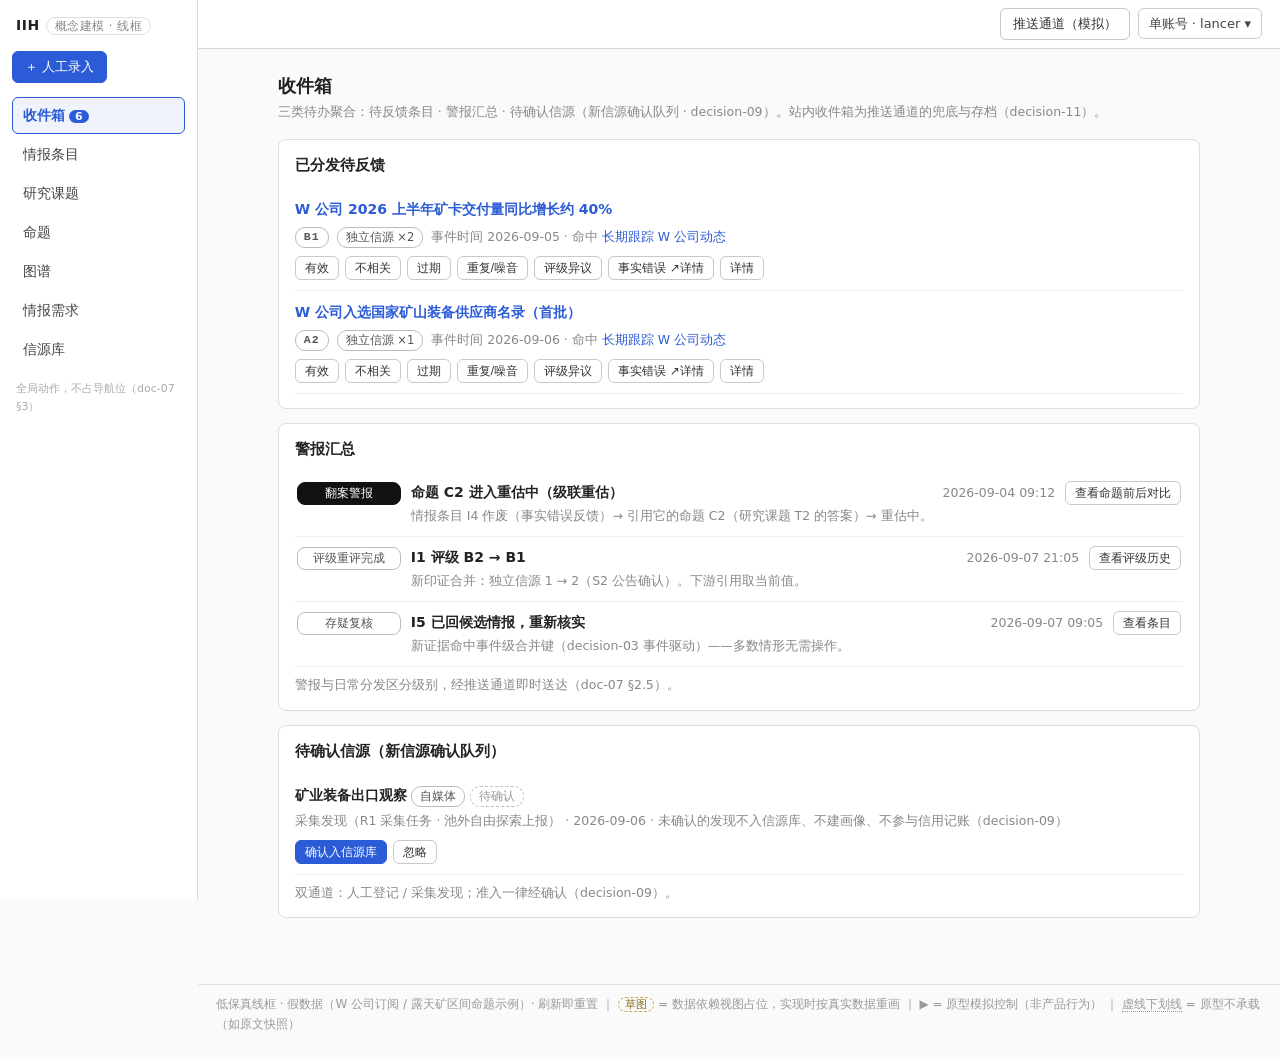
==== commit 0a878356: "信源两分：发布主体与途径（decision-17）——信源重定义为发布主体，类型沿主体维度（公司/政府/组织/媒体/自媒体/人物/其他）；途径 Outlet 为新独立对象（采集入口+媒介+载体能力+更" ====
--- a/prototype/index.html
+++ b/prototype/index.html
@@ -141,28 +141,39 @@
 
 const DB = {
   sources: [
-    {id:'s1', name:'华矿装备观察', type:'行业自媒体', credit:'B', status:'已确认',
-     profile:{domain:'矿山装备 · 整机与配套', freq:'日更', stance:'中立偏业内', indep:'通常独立报道；偶转载 W 公司官网公告'},
+    {id:'s1', name:'华矿装备观察', type:'自媒体', credit:'B', status:'已确认',
+     outlets:[
+       {id:'o1', name:'公众号', medium:'互联网', entry:'公众号 ID：huakuang-eq', carriers:'网页 / 文字', freq:'日更', domain:'矿山装备 · 整机与配套'}],
+     profile:{stance:'中立偏业内', indep:'通常独立报道；偶转载 W 公司官网公告'},
      fb:{valid:32, factual:1, last:'2026-08-15 有效'},
      creditNote:'半衰期内累计 +30 → 档 B'},
-    {id:'s2', name:'W 公司', type:'机构（官网 / 官方口径）', credit:'A', status:'已确认',
-     profile:{domain:'W 公司官方动态（公告 · 大会发言）', freq:'事件驱动', stance:'官方口径', indep:'一次信源'},
+    {id:'s2', name:'W 公司', type:'公司', credit:'A', status:'已确认', entity:'e1',
+     outlets:[
+       {id:'o2', name:'官网', medium:'互联网', entry:'https://w-mining.example/news', carriers:'网页', freq:'事件驱动', domain:'公司公告 · 投资者问答'},
+       {id:'o3', name:'渠道大会 · 现场', medium:'行业展会', entry:'年度渠道大会（线下场景）', carriers:'录音 / 文字', freq:'每年 9 月', domain:'渠道政策 · 产品规划口径'}],
+     profile:{stance:'官方口径', indep:'一次信源'},
      fb:{valid:41, factual:0, last:'2026-09-01 有效'},
      creditNote:'半衰期内累计 +41 → 档 A'},
-    {id:'s3', name:'北方工程机械网', type:'行业媒体', credit:'B', status:'已确认',
-     profile:{domain:'工程机械 · 矿卡', freq:'日更', stance:'中立', indep:'以转载为主，偶发原创'},
+    {id:'s3', name:'北方工程机械网', type:'媒体', credit:'B', status:'已确认',
+     outlets:[
+       {id:'o4', name:'网站', medium:'互联网', entry:'https://north-cm.example', carriers:'网页', freq:'日更', domain:'工程机械 · 矿卡'}],
+     profile:{stance:'中立', indep:'以转载为主，偶发原创'},
      fb:{valid:18, factual:0, last:'2026-08-20 有效'},
      creditNote:'半衰期内累计 +18 → 档 B'},
-    {id:'s4', name:'第一矿机周刊', type:'行业媒体', credit:'C', status:'已确认',
-     profile:{domain:'矿山机械', freq:'周更', stance:'中立', indep:'消息面混杂，需穿透'},
+    {id:'s4', name:'第一矿机周刊', type:'媒体', credit:'C', status:'已确认',
+     outlets:[
+       {id:'o5', name:'网站', medium:'互联网', entry:'https://mp-weekly.example', carriers:'网页', freq:'周更', domain:'矿山机械'}],
+     profile:{stance:'中立', indep:'消息面混杂，需穿透'},
      fb:{valid:9, factual:1, last:'2026-07-30 有效'},
      creditNote:'半衰期内累计 +7 → 档 C'},
-    {id:'s5', name:'矿山圈快报', type:'行业自媒体', credit:'D', status:'已确认',
-     profile:{domain:'矿山圈内消息', freq:'日更', stance:'猎奇倾向', indep:'独立性存疑'},
+    {id:'s5', name:'矿山圈快报', type:'自媒体', credit:'D', status:'已确认',
+     outlets:[
+       {id:'o6', name:'公众号', medium:'互联网', entry:'公众号 ID：ksquan-daily', carriers:'网页', freq:'日更', domain:'矿山圈内消息'}],
+     profile:{stance:'猎奇倾向', indep:'独立性存疑'},
      fb:{valid:4, factual:2, last:'2026-09-04 事实错误'},
      creditNote:'半衰期内累计 0 → 档 D（事实错误 −2 × 2）'},
-    {id:'s6', name:'矿业装备出口观察', type:'行业自媒体', credit:'—', status:'待确认',
-     found:{channel:'采集发现（R1 采集任务 · 池外自由探索上报）', time:'2026-09-06'},
+    {id:'s6', name:'矿业装备出口观察', type:'自媒体', credit:'—', status:'待确认',
+     found:{channel:'采集发现（R1 采集任务 · 池外自由探索上报）', time:'2026-09-06', entry:'公众号：矿业装备出口观察'},
      note:'未确认的发现不入信源库、不建画像、不参与信用记账（decision-09）'},
   ],
 
@@ -170,10 +181,10 @@
     {id:'i1', stmt:'W 公司 2026 上半年矿卡交付量同比增长约 40%', status:'已分发', rating:'B1', indepCount:2,
      indep:['s1','s2'], provenanceSrc:'s1',
      provenance:[
-       {src:'s1', role:'首发 · 一次信源 · 本链最早引入', time:'2026-09-05 20:14', carrier:'网页', chain:'A'},
-       {src:'s3', role:'转载 S1（二次信源）', time:'2026-09-06 09:20', carrier:'网页', chain:'A'},
-       {src:'s2', role:'公告确认 · 一次信源 · 独立', time:'2026-09-07 18:00', carrier:'网页', chain:'B'},
-       {src:'s4', role:'转载 S2（二次信源）', time:'2026-09-07 19:40', carrier:'网页', chain:'B'}],
+       {src:'s1', outlet:'公众号', role:'首发 · 一次信源 · 本链最早引入', time:'2026-09-05 20:14', carrier:'网页', chain:'A'},
+       {src:'s3', outlet:'网站', role:'转载 S1（二次信源）', time:'2026-09-06 09:20', carrier:'网页', chain:'A'},
+       {src:'s2', outlet:'官网', role:'公告确认 · 一次信源 · 独立', time:'2026-09-07 18:00', carrier:'网页', chain:'B'},
+       {src:'s4', outlet:'网站', role:'转载 S2（二次信源）', time:'2026-09-07 19:40', carrier:'网页', chain:'B'}],
      ratingHistory:[
        {v:1, time:'2026-09-07 10:12', rating:'B2', basis:'公式 v1：N=1（S1 独立），R=B → 内容可信度 2'},
        {v:2, time:'2026-09-07 21:03', rating:'B1', basis:'新印证合并：S2 独立印证，N=2 → 内容可信度 1（触发器：新印证合并 · decision-07）', current:true}],
@@ -184,7 +195,7 @@
 
     {id:'i6', stmt:'W 公司入选国家矿山装备供应商名录（首批）', status:'已分发', rating:'A2', indepCount:1,
      indep:['s2'], provenanceSrc:'s2',
-     provenance:[{src:'s2', role:'公示 · 一次信源', time:'2026-09-07 10:00', carrier:'网页', chain:'A'}],
+     provenance:[{src:'s2', outlet:'官网', role:'公示 · 一次信源', time:'2026-09-07 10:00', carrier:'网页', chain:'A'}],
      ratingHistory:[{v:1, time:'2026-09-07 11:40', rating:'A2', basis:'公式 v1：N=1，R=A → 内容可信度 2', current:true}],
      eventTime:'2026-09-06', collectTime:'2026-09-07 10:30', medium:'互联网', carrier:'网页', mode:'自动拉取',
      hits:['r1'], citedBy:[], feedbacks:[],
@@ -193,7 +204,7 @@
 
     {id:'i3', stmt:'W 公司渠道大会：下一代电驱矿卡计划 2027Q2 量产', status:'候选情报', rating:null, indepCount:null,
      indep:[], provenanceSrc:'s2',
-     provenance:[{src:'s2', role:'渠道大会发言 · 一次信源（经录音）', time:'2026-09-05 13:20', carrier:'录音', chain:'A'}],
+     provenance:[{src:'s2', outlet:'渠道大会 · 现场', role:'渠道大会发言 · 一次信源（经录音）', time:'2026-09-05 13:20', carrier:'录音', chain:'A'}],
      ratingHistory:[],
      eventTime:'2026-09-05', collectTime:'2026-09-05 14:00', medium:'行业展会', carrier:'录音', mode:'人工提交',
      hits:['r1'], citedBy:[], feedbacks:[],
@@ -206,8 +217,8 @@
 
     {id:'i2', stmt:'W 公司中标北方露天矿 12 台百吨级矿卡订单', status:'已消费', rating:'A2', indepCount:1,
      indep:['s2'], provenanceSrc:'s2',
-     provenance:[{src:'s2', role:'中标公告 · 一次信源', time:'2026-08-28 09:00', carrier:'网页', chain:'A'},
-                 {src:'s4', role:'转载 S2（二次信源）', time:'2026-08-29 10:00', carrier:'网页', chain:'A'}],
+     provenance:[{src:'s2', outlet:'官网', role:'中标公告 · 一次信源', time:'2026-08-28 09:00', carrier:'网页', chain:'A'},
+                 {src:'s4', outlet:'网站', role:'转载 S2（二次信源）', time:'2026-08-29 10:00', carrier:'网页', chain:'A'}],
      ratingHistory:[{v:1, time:'2026-08-29 14:00', rating:'A2', basis:'公式 v1：N=1，R=A → 内容可信度 2', current:true}],
      eventTime:'2026-08-28', collectTime:'2026-08-28 10:00', medium:'互联网', carrier:'网页', mode:'自动拉取',
      hits:['r1'], citedBy:[{claim:'c2', as:'判定证据'}],
@@ -217,8 +228,8 @@
 
     {id:'i5', stmt:'西部某省拟出台矿卡新能源置换补贴政策（征求意见稿）', status:'候选情报', rating:null, indepCount:null,
      indep:[], provenanceSrc:'s4',
-     provenance:[{src:'s4', role:'首发报道', time:'2026-08-20 16:00', carrier:'网页', chain:'A'},
-                 {src:'s3', role:'跟进报道 · 疑似同源', time:'2026-09-07 09:00', carrier:'网页', chain:'A'}],
+     provenance:[{src:'s4', outlet:'网站', role:'首发报道', time:'2026-08-20 16:00', carrier:'网页', chain:'A'},
+                 {src:'s3', outlet:'网站', role:'跟进报道 · 疑似同源', time:'2026-09-07 09:00', carrier:'网页', chain:'A'}],
      ratingHistory:[],
      eventTime:'2026-08-20', collectTime:'2026-08-20 16:10', medium:'互联网', carrier:'网页', mode:'自动拉取',
      hits:['r1'], citedBy:[], feedbacks:[],
@@ -232,7 +243,7 @@
 
     {id:'i4', stmt:'W 公司收购 J 矿电驱动部件厂', status:'作废', rating:null, indepCount:1,
      indep:['s5'], provenanceSrc:'s5',
-     provenance:[{src:'s5', role:'爆料 · 唯一信源', time:'2026-08-20 08:00', carrier:'网页', chain:'A'}],
+     provenance:[{src:'s5', outlet:'公众号', role:'爆料 · 唯一信源', time:'2026-08-20 08:00', carrier:'网页', chain:'A'}],
      ratingHistory:[{v:1, time:'2026-08-21 09:00', rating:'D4', basis:'公式 v1：N=1，R=D → 内容可信度 4'},
                     {time:'2026-09-04 09:10', rating:'作废', basis:'事实错误反馈（理由必填）：公告已辟谣——收购主体为其控股股东，非 W 公司。触发级联重估：C2 → 重估中'}],
      eventTime:'2026-08-19', collectTime:'2026-08-20 08:05', medium:'互联网', carrier:'网页', mode:'自动拉取',
@@ -243,7 +254,7 @@
 
     {id:'i7', stmt:'W 公司向东南亚矿业公司交付 20 台电动矿卡', status:'已消费', rating:'A2', indepCount:1,
      indep:['s2'], provenanceSrc:'s2',
-     provenance:[{src:'s2', role:'交付公告 · 一次信源', time:'2026-05-10 09:00', carrier:'网页', chain:'A'}],
+     provenance:[{src:'s2', outlet:'官网', role:'交付公告 · 一次信源', time:'2026-05-10 09:00', carrier:'网页', chain:'A'}],
      ratingHistory:[{v:1, time:'2026-05-11 10:00', rating:'A2', basis:'公式 v1：N=1，R=A → 内容可信度 2', current:true}],
      eventTime:'2026-05-09', collectTime:'2026-05-10 09:05', medium:'互联网', carrier:'网页', mode:'自动拉取',
      hits:['r1'], citedBy:[{claim:'c3', as:'证伪依据'}],
@@ -253,7 +264,7 @@
 
     {id:'i8', stmt:'L 矿业展示无人装载机器人园区作业视频', status:'已核实', rating:'B3', indepCount:1,
      indep:['s1'], provenanceSrc:'s1',
-     provenance:[{src:'s1', role:'首发 · 一次信源', time:'2026-09-08 20:00', carrier:'网页', chain:'A'}],
+     provenance:[{src:'s1', outlet:'公众号', role:'首发 · 一次信源', time:'2026-09-08 20:00', carrier:'网页', chain:'A'}],
      ratingHistory:[{v:1, time:'2026-09-09 09:00', rating:'B3', basis:'公式 v1：N=1，R=B → 内容可信度 3', current:true}],
      eventTime:'2026-09-08', collectTime:'2026-09-08 20:10', medium:'互联网', carrier:'网页', mode:'自动拉取',
      hits:[], citedBy:[], feedbacks:[],
@@ -330,7 +341,7 @@
 
   reqs: [
     {id:'r1', name:'长期跟踪 W 公司动态', status:'激活', window:'常驻',
-     spec:{topics:'矿卡 · 订单 · 业绩 · 战略动向', keywords:'W 公司；矿卡；交付量；订单；电驱', pref:'一次信源优先，行业媒体次之', timing:'晨间分发汇总（批量）'},
+     spec:{topics:'矿卡 · 订单 · 业绩 · 战略动向', keywords:'W 公司；矿卡；交付量；订单；电驱', pref:'一次信源优先，媒体次之', timing:'晨间分发汇总（批量）'},
      coverage:{distr:86, cons:74}, recentHits:['i1','i6','i3','i2']},
     {id:'r2', name:'盯输入：国内露天矿数量与分布', status:'激活', window:'至 T1 结题', spawnedBy:'t1', hits:[]},
     {id:'r3', name:'盯输入：在役矿卡保有量 / 车龄与更换率', status:'激活', window:'至 T1 结题', spawnedBy:'t1', hits:['i1']},
@@ -582,7 +593,7 @@
   <div class="box"><h2>独立信源计数</h2>
     <div>穿透转引链后：<b>${i.indepCount!=null?`×${i.indepCount}`:'—'}</b>
       ${i.indep.length?`（${i.indep.map(srcLink).join('、')}）`:''}</div>
-    <div class="muted" style="margin-top:4px">N 家转载同一通稿 = 1 个独立信源（术语表 · 独立信源）。</div>
+    <div class="muted" style="margin-top:4px">N 家转载同一通稿 = 1 个独立信源；同主体多途径（如官网 + 公众号）= 1——按发布主体计数（decision-17）。</div>
   </div>
 
   ${mentionGraphSVG('item', id)}
@@ -592,12 +603,12 @@
       <div style="margin-bottom:8px"><span class="muted">链 ${esc(c)}</span>
       <ul class="chain">${nodes.map((p, n) => `
         <li class="${n===0?'first':''}">
-          ${srcLink(p.src)} <span class="pill">${esc(p.role)}</span>
+          ${srcLink(p.src)}<span class="muted"> · ${esc(p.outlet || '途径未记')}</span> <span class="pill">${esc(p.role)}</span>
           <span class="muted">${esc(p.time)} · 载体 ${esc(p.carrier)}
           ${p.src===i.provenanceSrc?' · <b>信用归因对象（最早引入方 · decision-08）</b>':''}</span>
           <span class="stub" title="原文快照仅内部留存用于溯源（立项 §8），分发携带链接而非快照本体">原文快照</span>
         </li>`).join('')}</ul></div>`).join('')}
-    <div class="muted">转引链 = 载体 → … → 原始信源；核实与独立性判断的依据（术语表）。</div>
+    <div class="muted">转引链 = 载体 → … → 原始信源；节点记信源 × 途径 × 载体 × 时间（decision-17）——核实与独立性判断的依据（术语表）。</div>
   </div>
 
   ${i.ratingHistory.length ? `
@@ -985,14 +996,14 @@
   const pend = DB.sources.filter(s => s.status === '待确认');
   return `
   <h1 class="page">信源库</h1>
-  <div class="sub">已准入信源的全集；新信源经双通道确认制准入（decision-09）。</div>
+  <div class="sub">已准入信源（发布主体）及其途径的全集（decision-17）；新信源经双通道确认制准入（decision-09）。</div>
 
   ${pend.length ? `
   <div class="box"><h2>待确认（不入库 · 不建画像 · 不记账）</h2>
     ${pend.map(s => `
       <div style="border-bottom:1px solid #eee;padding:9px 0">
         <b>${esc(s.name)}</b> <span class="pill">${esc(s.type)}</span>
-        <span class="muted"> · ${esc(s.found.channel)} · ${esc(s.found.time)}</span>
+        <span class="muted"> · ${esc(s.found.channel)} · ${esc(s.found.time)} · ${esc(s.found.entry)}</span>
         <div class="fbrow">
           <button class="btn small primary" onclick="confirmSource('${s.id}')">确认入信源库</button>
           <button class="btn small" onclick="ignoreSource('${s.id}')">忽略</button>
@@ -1002,54 +1013,80 @@
 
   <div class="box">
     <table>
-      <tr><th>信源</th><th>类型</th><th>信源信用</th><th>领域覆盖</th><th>历史反馈</th><th>状态</th></tr>
+      <tr><th>信源（主体）</th><th>类型</th><th>途径</th><th>信源信用</th><th>历史反馈</th><th>状态</th></tr>
       ${ok.map(s => `
         <tr>
-          <td><a href="#/source/${s.id}">${esc(s.name)}</a></td>
+          <td><a href="#/source/${s.id}">${esc(s.name)}</a>${s.entity?' <span class="pill">挂实体</span>':''}</td>
           <td class="muted">${esc(s.type)}</td>
+          <td class="muted">${(s.outlets||[]).map(o => esc(o.name)).join('、') || '—'}</td>
           <td><span class="pill rating">${s.credit}</span></td>
-          <td class="muted">${esc(s.profile.domain)}</td>
           <td class="muted">有效 ×${s.fb.valid} · 事实错误 ×${s.fb.factual}</td>
           <td>${statusPill(s.status)}</td>
         </tr>`).join('')}
     </table>
+    <div class="muted" style="margin-top:6px">独立信源按主体计数：同主体多途径 = 1（如 W 公司 · 官网 + 渠道大会，decision-17）。</div>
   </div>
 
   <div class="box"><h2>登记信源（双通道 · 通道一 · 人工登记）</h2>
-    <div class="muted" style="margin-bottom:8px">冷启动入口：信源库为空时先登记种子信源（doc-07 §2.1）；运行期补充信源同此通道，经确认入信源库（decision-09）。</div>
+    <div class="muted" style="margin-bottom:8px">冷启动入口：信源库为空时先登记种子信源（doc-07 §2.1）；运行期补充信源同此通道，经确认入信源库（decision-09）。信源 = 发布主体，途径 = 其出口——主体一登记、途径随手添（decision-17）。</div>
     <div class="grid2">
-      <div class="field"><label>名称</label><input type="text" id="src-name" placeholder="例：某行业协会官网"></div>
-      <div class="field"><label>类型（预设，可自定义）</label><select id="src-type"><option>机构官网</option><option>行业媒体</option><option>行业自媒体</option><option>人物 / 专家</option><option>政府 / 协会 / 统计</option><option>其他</option></select></div>
+      <div class="field"><label>名称（发布主体）</label><input type="text" id="src-name" placeholder="例：W 公司、新华社、张三"></div>
+      <div class="field"><label>类型（主体维度）</label><select id="src-type"><option>公司</option><option>政府</option><option>组织</option><option>媒体</option><option>自媒体</option><option>人物</option><option>其他</option></select></div>
     </div>
-    <div class="field"><label>采集入口（网址 / RSS / 账号 ID——定向智能体派任务的抓手）</label>
+    <h3>首条途径（可后补）</h3>
+    <div class="grid2">
+      <div class="field"><label>途径名</label><input type="text" id="src-outlet" placeholder="例：官网 / 公众号 / 现场"></div>
+      <div class="field"><label>媒介（获取场景）</label><select id="src-outlet-medium"><option>互联网</option><option>用户访谈</option><option>行业展会</option><option>行业交流</option><option>内部会议</option><option>文档</option></select></div>
+    </div>
+    <div class="field"><label>采集入口（网址 / RSS / 账号 / 线下场景——定向智能体对途径派采集任务的抓手）</label>
       <input type="text" id="src-entry" placeholder="例：https://… 或 RSS 地址或公众号 ID"></div>
     <button class="btn primary" onclick="srcRegister()">登记（经确认入信源库）</button>
+    <div class="muted" style="margin-top:8px">同主体多途径 = 1 个独立信源；信用记在主体上，不按途径拆分（decision-17）。</div>
   </div>`;
 }
 
 function renderSourceDetail(id){
   const s = src(id); if (!s) return '<div class="empty">信源不存在</div>';
+  if (s.status === '待确认') return `
+  <h1 class="page"><a href="#/sources">信源库</a> / 信源画像</h1>
+  <div class="sub">${esc(s.name)} · ${esc(s.type)}（发布主体 · decision-17） ${statusPill(s.status)}</div>
+  <div class="box"><div class="empty">待确认——不入库、不建画像、不记账（decision-09）；确认后建主体画像并按发现上报补记首条途径。</div></div>`;
   const inItems = DB.items.filter(i => i.provenance.some(p => p.src === id) || i.provenanceSrc === id);
+  const ent = s.entity ? entOf(s.entity) : null;
   return `
   <h1 class="page"><a href="#/sources">信源库</a> / 信源画像</h1>
-  <div class="sub">${esc(s.name)} · ${esc(s.type)} ${statusPill(s.status)}</div>
-
-  <div class="box"><h2>信源信用 <span class="pill rating">${s.credit}</span></h2>
+  <div class="sub">${esc(s.name)} · ${esc(s.type)}（发布主体 · decision-17） ${statusPill(s.status)}</div>
+
+  <div class="box"><h2>信源信用（记在主体上） <span class="pill rating">${s.credit}</span></h2>
     <div class="muted">${esc(s.creditNote)}</div>
-    <div class="muted" style="margin-top:4px">公式 v1：有效 +1 · 事实错误 −2 · 180 天半衰期 · 累计分分档映射 A–F（decision-04）；更新过程可重放。信用只能记在信源上。</div>
-    <div class="muted" style="margin-top:4px">信用归因：反馈定位到转引链上最早引入该陈述的信源，如实转述者不受奖惩（decision-08）。</div>
-  </div>
-
-  <div class="box"><h2>信源画像</h2>
+    <div class="muted" style="margin-top:4px">公式 v1：有效 +1 · 事实错误 −2 · 180 天半衰期 · 累计分分档映射 A–F（decision-04）；更新过程可重放。信用归主体，不按途径拆分（decision-17）。</div>
+    <div class="muted" style="margin-top:4px">信用归因：反馈定位到转引链上最早引入该陈述的信源（主体），如实转述者不受奖惩（decision-08）。</div>
+  </div>
+
+  <div class="box"><h2>主体画像</h2>
     <dl class="kv">
-      <dt>采集入口</dt><dd>${esc(s.entry || '—')}</dd>
-      <dt>领域覆盖</dt><dd>${esc(s.profile.domain)}</dd>
-      <dt>更新频率</dt><dd>${esc(s.profile.freq)}</dd>
+      <dt>类型</dt><dd>${esc(s.type)}</dd>
+      <dt>挂接实体</dt><dd>${ent ? `<a href="#/graph" onclick="selectEnt('${ent.id}')">${esc(ent.name)}</a><span class="muted">（经实体 ID 打通 · decision-17：主体管信用与立场，实体管被谁提及）</span>` : '—'}</dd>
       <dt>立场偏差</dt><dd>${esc(s.profile.stance)}</dd>
       <dt>独立性关联</dt><dd>${esc(s.profile.indep)}</dd>
       <dt>历史反馈</dt><dd>有效 ×${s.fb.valid} · 事实错误 ×${s.fb.factual} · 最近 ${esc(s.fb.last)}</dd>
     </dl>
-    <div class="muted" style="margin-top:6px">画像 ≠ 信用：信用只是画像中的一个动态字段（术语表）。</div>
+    <div class="muted" style="margin-top:6px">画像 ≠ 信用：信用只是画像中的动态字段（术语表）；立场与独立性归主体，节奏与领域归途径（decision-17）。</div>
+  </div>
+
+  <div class="box"><h2>途径（发布出口 · ${(s.outlets||[]).length}）</h2>
+    ${(s.outlets||[]).length ? `<table>
+      <tr><th>途径</th><th>媒介</th><th>采集入口</th><th>载体能力</th><th>更新节奏</th><th>领域侧重</th></tr>
+      ${s.outlets.map(o => `
+        <tr><td><b>${esc(o.name)}</b></td>
+        <td class="muted">${esc(o.medium)}</td>
+        <td class="muted">${esc(o.entry)}</td>
+        <td class="muted">${esc(o.carriers)}</td>
+        <td class="muted">${esc(o.freq)}</td>
+        <td class="muted">${esc(o.domain)}</td></tr>`).join('')}
+    </table>
+    <div class="muted" style="margin-top:6px">采集任务对途径派发（doc-06 §2）；同主体多途径 = 1 个独立信源（decision-17）——${esc(s.name)} 的 ${(s.outlets||[]).map(o => esc(o.name)).join('、')} 只计 1 个。</div>`
+    : '<div class="muted">暂无途径——确认后补记（decision-09）。</div>'}
   </div>
 
   <div class="box"><h2>参与条目（转引链出现即计）</h2>
@@ -1193,13 +1230,19 @@
   refresh();
 }
 
+function nextOutletId(){
+  let max = 0;
+  DB.sources.forEach(s => (s.outlets || []).forEach(o => { const n = +String(o.id).slice(1); if (n > max) max = n; }));
+  return 'o' + (max + 1);
+}
 function confirmSource(id){
   const s = src(id);
   s.status = '已确认';
-  s.profile = {domain:'（待积累画像）', freq:'—', stance:'—', indep:'—'};
+  s.outlets = [{id:nextOutletId(), name:'公众号', medium:'互联网', entry:s.found.entry || '（待补）', carriers:'网页', freq:'—', domain:'—'}];
+  s.profile = {stance:'—', indep:'—'};
   s.fb = {valid:0, factual:0, last:'—'};
   s.credit = 'F'; s.creditNote = '新准入 · 无半衰期内记录 → 档 F（无法判断）';
-  toast('已确认入信源库 · 开始建画像与记账');
+  toast('已确认入信源库 · 开始建画像与记账（途径按发现上报补记）');
   refresh();
 }
 function ignoreSource(id){
@@ -1209,12 +1252,14 @@
 }
 function srcRegister(){
   const name = $('#src-name').value.trim();
+  const outletName = $('#src-outlet').value.trim();
   const entry = $('#src-entry').value.trim();
-  if (!name || !entry){ toast('请填写名称与采集入口'); return; }
-  DB.sources.push({id:'s' + (DB.sources.length + 1), name, type:$('#src-type').value, entry, credit:'F', status:'已确认',
-    profile:{domain:'（待积累画像）', freq:'—', stance:'—', indep:'—'}, fb:{valid:0, factual:0, last:'—'},
+  if (!name || !outletName || !entry){ toast('请填写主体名称与首条途径（途径名 + 采集入口）'); return; }
+  DB.sources.push({id:'s' + (DB.sources.length + 1), name, type:$('#src-type').value, credit:'F', status:'已确认',
+    outlets:[{id:nextOutletId(), name:outletName, medium:$('#src-outlet-medium').value, entry, carriers:'—', freq:'—', domain:'—'}],
+    profile:{stance:'—', indep:'—'}, fb:{valid:0, factual:0, last:'—'},
     creditNote:'人工登记（通道一 · decision-09）· 新准入 → 档 F'});
-  toast('已登记入信源库（人工登记通道）');
+  toast('已登记入信源库（主体 + 首条途径 · 人工登记通道）');
   refresh();
 }
 
@@ -1514,6 +1559,7 @@
   render();
 }
 function entPanel(e){
+  const srcs = DB.sources.filter(s => s.entity === e.id);
   return `
   <div class="box"><h2>${esc(e.name)} <span class="pill">${esc(e.type)}</span>${e.orphan ? ' <span class="pill dashed">断连孤岛</span>' : ''}</h2>
     <dl class="kv">
@@ -1521,6 +1567,7 @@
       <dt>归并历史</dt><dd>${e.merges.map(m => `${esc(m.from)} → 本体（${esc(m.time)} · ${esc(m.note)}）`).join('；') || '—'}</dd>
       <dt>提及条目</dt><dd>${e.mentions.items.map(itemLink).join('、') || '—'}</dd>
       <dt>提及命题</dt><dd>${e.mentions.claims.map(claimLink).join('、') || '—'}</dd>
+      <dt>挂接信源</dt><dd>${srcs.length ? srcs.map(s => `<a href="#/source/${s.id}">${esc(s.name)}</a><span class="muted">（信源侧 · decision-17）</span>`).join('、') : '—'}</dd>
     </dl>
     ${e.orphan ? `
     <div class="muted" style="margin-top:8px">断连孤岛（新话题探测器 · decision-16）：不命中任何激活情报需求、不与课题邻域连通——新话题或噪音，由消费方裁决。</div>
@@ -1579,9 +1626,9 @@
   <div style="position:fixed;inset:0;background:rgba(0,0,0,.45);z-index:80;display:flex;align-items:center;justify-content:center;padding:20px">
     <div style="background:#fff;border-radius:10px;max-width:580px;width:100%;padding:22px 26px;box-shadow:0 10px 40px rgba(0,0,0,.3);max-height:90vh;overflow-y:auto">
       <h2 style="margin:0 0 4px;font-size:17px">欢迎使用 IIH <span class="muted" style="font-weight:400;font-size:12px">冷启动引导 · 首次启用一次性</span></h2>
-      <div class="muted" style="margin-bottom:12px">信源库为空时，定向智能体无信源可派采集任务（依赖信源画像选信源，doc-06 §2）——先喂种子：</div>
+      <div class="muted" style="margin-bottom:12px">信源库为空时，定向智能体无途径可派采集任务（依赖信源与途径画像选途径，doc-06 §2）——先喂种子：</div>
       <ol style="margin:0 0 12px;padding-left:20px;line-height:2">
-        <li><b>登记种子信源</b>——一两个源头即可（如 W 公司官网、新华社）<a href="#/sources" onclick="dismissOnboard()">去登记 →</a></li>
+        <li><b>登记种子信源及途径</b>——一两个源头即可（如 W 公司 · 官网与公众号，新华社 · 官网；主体一登记、途径随手添，decision-17）<a href="#/sources" onclick="dismissOnboard()">去登记 →</a></li>
         <li><b>声明首个情报需求并激活</b>——定向智能体开始按画像派采集任务 <a href="#/reqs" onclick="dismissOnboard()">去声明 →</a></li>
         <li><b>采集启动</b>——线索 → 审查 → 核实评级，核实后按命中需求分发</li>
         <li><b>滚雪球</b>——采集的池外自由探索（decision-09）发现关联信源，经确认扩大信源池</li>
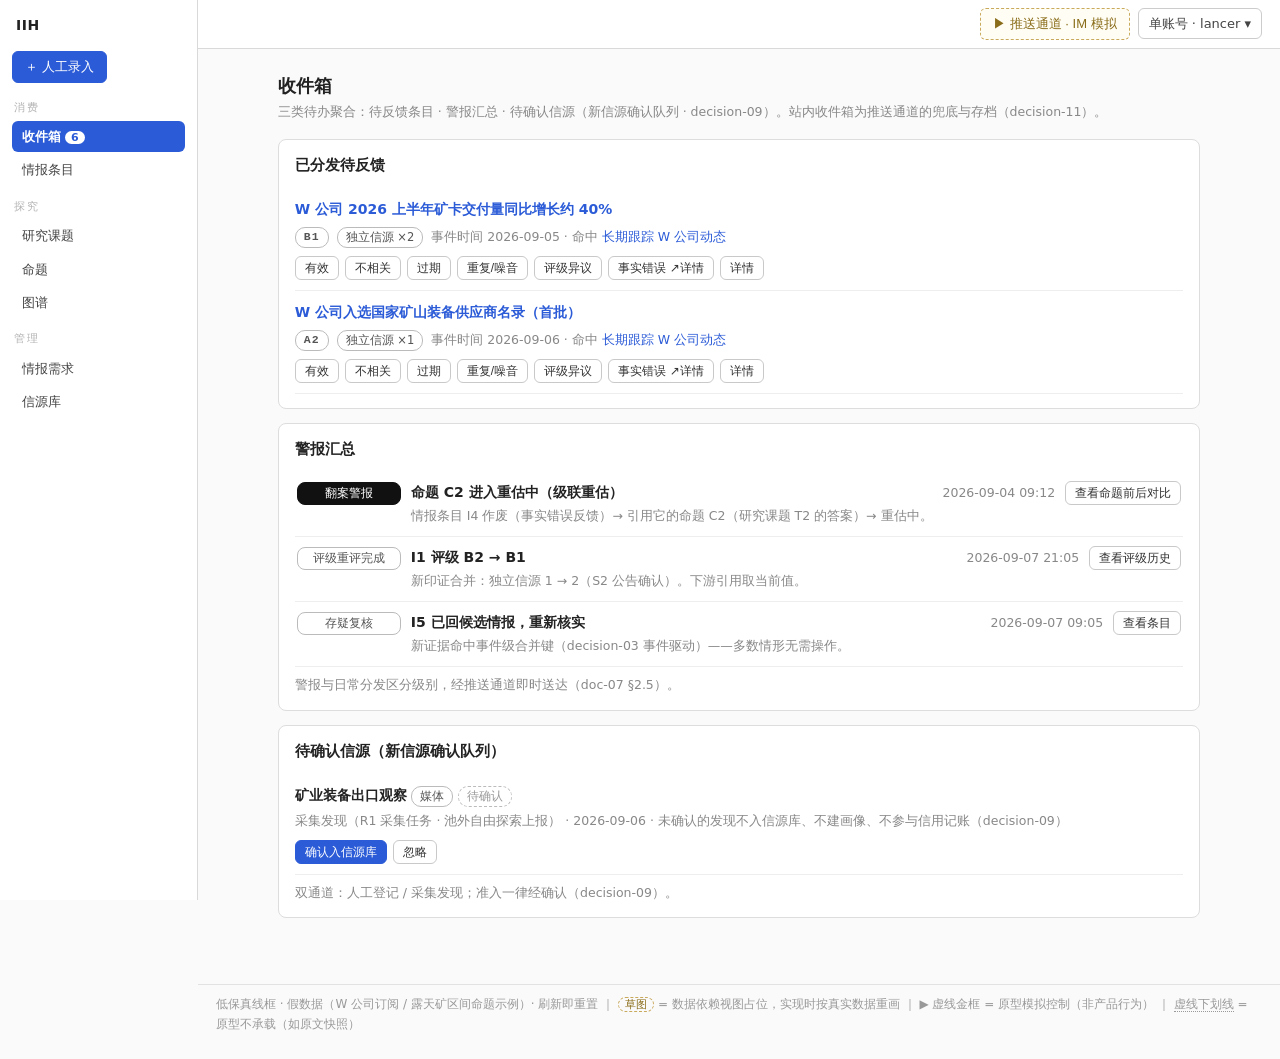
==== commit 7518426f: "原型评审修订：信源类型收窄·媒介文案·录入上传·条目详情三层重构 信源类型去自媒体、保留媒体（decision-17 类型集收窄，doc-03 术语表 / doc-04 数据设计同步）；媒介「文档」改" ====
--- a/prototype/index.html
+++ b/prototype/index.html
@@ -14,14 +14,16 @@
 .mono{font-family:ui-monospace,SFMono-Regular,Menlo,monospace}
 #sidebar{width:198px;flex:none;background:#fff;border-right:1px solid #d9d9d9;padding:14px 12px;position:sticky;top:0;height:100vh;overflow-y:auto}
 #sidebar .brand{font-weight:700;letter-spacing:.5px;white-space:nowrap;padding:0 4px}
-.tag{font-weight:400;color:#888;border:1px solid #ddd;padding:1px 8px;border-radius:10px;font-size:11.5px;margin-left:6px}
 .side-submit{display:block;text-align:center;margin:14px 0 4px}
-#nav{display:flex;flex-direction:column;gap:2px;margin-top:10px}
-#nav a{padding:6px 10px;border-radius:6px;color:#444;border:1px solid transparent}
-#nav a.active{border-color:#2b5bd7;color:#2b5bd7;font-weight:600;background:#f0f3fb}
-#nav a:hover{text-decoration:none;background:#f0f3fb}
+#nav{display:flex;flex-direction:column;gap:2px;margin-top:12px}
+#nav>div{display:flex;flex-direction:column;gap:2px}
+#nav .grp{font-size:10.5px;color:#b3b3b3;letter-spacing:2px;margin:10px 2px 3px}
+#nav>div:first-child .grp{margin-top:0}
+#nav a{padding:5px 10px;border-radius:6px;color:#444;font-size:13px}
+#nav a.active{background:#2b5bd7;color:#fff;font-weight:600}
+#nav a:hover:not(.active){text-decoration:none;background:#eef1f7}
 .cnt{background:#2b5bd7;color:#fff;border-radius:9px;font-size:11px;padding:0 6px;margin-left:4px}
-.side-note{font-size:11px;color:#aaa;margin-top:12px;padding:0 4px}
+#nav a.active .cnt{background:#fff;color:#2b5bd7}
 #right{flex:1;min-width:0;display:flex;flex-direction:column}
 #topbar{display:flex;justify-content:flex-end;align-items:center;gap:10px;padding:8px 18px;background:#fff;border-bottom:1px solid #d9d9d9;position:sticky;top:0;z-index:20}
 .nav-actions{display:flex;gap:8px;align-items:center}
@@ -31,18 +33,23 @@
 .account .menu{position:absolute;right:0;top:calc(100% + 6px);width:290px;background:#fff;border:1px solid #ddd;border-radius:8px;padding:10px 14px;box-shadow:0 4px 14px rgba(0,0,0,.12);z-index:30}
 .menu-title{font-size:12px;color:#888;margin:9px 0 2px;font-weight:600}
 .menu-title:first-child{margin-top:0}
-@media(max-width:860px){body{flex-direction:column}#sidebar{width:auto;height:auto;position:static;border-right:none;border-bottom:1px solid #d9d9d9}.side-submit{display:inline-block;margin:10px 0 2px}#nav{flex-direction:row;flex-wrap:wrap}}
+@media(max-width:860px){body{flex-direction:column}#sidebar{width:auto;height:auto;position:static;border-right:none;border-bottom:1px solid #d9d9d9}.side-submit{display:inline-block;margin:10px 0 2px}#nav{flex-direction:row;flex-wrap:wrap}#nav .grp{display:none}#nav>div{flex-direction:row;flex-wrap:wrap;gap:4px}}
 .btn{display:inline-block;border:1px solid #c9c9c9;background:#fff;border-radius:6px;padding:5px 12px;cursor:pointer;font-size:13px;color:#333;text-decoration:none;line-height:1.5}
 .btn:hover{border-color:#2b5bd7;color:#2b5bd7;text-decoration:none}
 .btn.primary{background:#2b5bd7;border-color:#2b5bd7;color:#fff}
 .btn.primary:hover{background:#1e4cc0;color:#fff}
 .btn.small{padding:2px 9px;font-size:12px}
+.btn.sim{border-style:dashed;border-color:#c9a95c;color:#8a6d1a;background:#fffdf4}
+.btn.sim:hover{border-color:#b3924a;color:#70590f;text-decoration:none}
 main{max-width:1100px;margin:22px auto;padding:0 18px}
 h1.page{font-size:18px;margin:0 0 2px}
 .sub{color:#888;font-size:12.5px;margin-bottom:16px}
 .box{background:#fff;border:1px solid #ddd;border-radius:8px;padding:14px 16px;margin-bottom:14px}
 .box>h2{font-size:14.5px;margin:0 0 10px;display:flex;align-items:center;gap:8px;flex-wrap:wrap}
 .box h3{font-size:13.5px;margin:12px 0 6px;color:#444}
+.detail-sticky{position:sticky;top:41px;z-index:15;background:#fff;border:1px solid #ddd;border-radius:8px;padding:7px 12px;margin-bottom:14px;display:flex;align-items:center;gap:8px;box-shadow:0 1px 4px rgba(0,0,0,.05)}
+.detail-sticky .stmt{flex:1;min-width:0;font-weight:600;font-size:13px;white-space:nowrap;overflow:hidden;text-overflow:ellipsis}
+.detail-sticky .btn,.detail-sticky .pill{flex:none;white-space:nowrap}
 table{width:100%;border-collapse:collapse;font-size:13px}
 th{text-align:left;color:#888;font-weight:600;border-bottom:1px solid #ddd;padding:6px 8px;white-space:nowrap}
 td{border-bottom:1px solid #eee;padding:7px 8px;vertical-align:top}
@@ -100,15 +107,14 @@
 </head>
 <body>
 <aside id="sidebar">
-  <div class="brand">IIH<span class="tag">概念建模 · 线框</span></div>
-  <a class="btn primary side-submit" href="#/submit">＋ 人工录入</a>
+  <div class="brand">IIH</div>
+  <a class="btn primary side-submit" href="#/submit" title="全局动作，不占导航位（doc-07 §3）">＋ 人工录入</a>
   <nav id="nav"></nav>
-  <div class="side-note">全局动作，不占导航位（doc-07 §3）</div>
 </aside>
 <div id="right">
 <header id="topbar">
   <div class="nav-actions">
-    <button class="btn" onclick="imToggle()">推送通道（模拟）</button>
+    <button class="btn sim" onclick="imToggle()" title="原型模拟控制（非产品行为）——目标态无此入口，推送体验在用户的 IM 客户端内（decision-11）">▶ 推送通道 · IM 模拟</button>
     <details class="account">
       <summary>单账号 · lancer ▾</summary>
       <div class="menu">
@@ -119,7 +125,7 @@
         <div class="menu-title">分发偏好</div>
         <div class="muted">晨间分发汇总 08:00 · 警报事件即时（decision-11）</div>
         <div class="menu-title">引导</div>
-        <div><button class="btn small" onclick="showOnboard()">▶ 重放冷启动引导（原型模拟首次启用）</button></div>
+        <div><button class="btn small sim" onclick="showOnboard()">▶ 重放冷启动引导（原型模拟首次启用）</button></div>
         <div class="menu-title">站内收件箱</div>
         <div class="muted">推送通道的兜底与存档视图（decision-11）</div>
       </div>
@@ -132,7 +138,7 @@
 <footer id="foot">
   低保真线框 · 假数据（W 公司订阅 / 露天矿区间命题示例）· 刷新即重置 ｜
   <span class="sketch-tag" style="font-size:11px;color:#8a6d1a;border:1px dashed #c9a95c;padding:0 6px;border-radius:8px">草图</span> = 数据依赖视图占位，实现时按真实数据重画 ｜
-  ▶ = 原型模拟控制（非产品行为） ｜ <span class="stub">虚线下划线</span> = 原型不承载（如原文快照）
+  ▶ 虚线金框 = 原型模拟控制（非产品行为） ｜ <span class="stub">虚线下划线</span> = 原型不承载（如原文快照）
 </footer>
 </div>
 <script>
@@ -141,7 +147,7 @@
 
 const DB = {
   sources: [
-    {id:'s1', name:'华矿装备观察', type:'自媒体', credit:'B', status:'已确认',
+    {id:'s1', name:'华矿装备观察', type:'媒体', credit:'B', status:'已确认',
      outlets:[
        {id:'o1', name:'公众号', medium:'互联网', entry:'公众号 ID：huakuang-eq', carriers:'网页 / 文字', freq:'日更', domain:'矿山装备 · 整机与配套'}],
      profile:{stance:'中立偏业内', indep:'通常独立报道；偶转载 W 公司官网公告'},
@@ -166,13 +172,13 @@
      profile:{stance:'中立', indep:'消息面混杂，需穿透'},
      fb:{valid:9, factual:1, last:'2026-07-30 有效'},
      creditNote:'半衰期内累计 +7 → 档 C'},
-    {id:'s5', name:'矿山圈快报', type:'自媒体', credit:'D', status:'已确认',
+    {id:'s5', name:'矿山圈快报', type:'媒体', credit:'D', status:'已确认',
      outlets:[
        {id:'o6', name:'公众号', medium:'互联网', entry:'公众号 ID：ksquan-daily', carriers:'网页', freq:'日更', domain:'矿山圈内消息'}],
      profile:{stance:'猎奇倾向', indep:'独立性存疑'},
      fb:{valid:4, factual:2, last:'2026-09-04 事实错误'},
      creditNote:'半衰期内累计 0 → 档 D（事实错误 −2 × 2）'},
-    {id:'s6', name:'矿业装备出口观察', type:'自媒体', credit:'—', status:'待确认',
+    {id:'s6', name:'矿业装备出口观察', type:'媒体', credit:'—', status:'待确认',
      found:{channel:'采集发现（R1 采集任务 · 池外自由探索上报）', time:'2026-09-06', entry:'公众号：矿业装备出口观察'},
      note:'未确认的发现不入信源库、不建画像、不参与信用记账（decision-09）'},
   ],
@@ -425,18 +431,23 @@
                  reqs:'reqs', requirement:'reqs', sources:'sources', source:'sources', submit:null};
 let PENDING_FB = null;   // 待补理由的事实错误反馈（跳详情）
 let PENDING_REQ = null;  // 图谱孤岛预填的新情报需求（原型）
-let UI = {itemStatus:'已核实起', itemMode:'全部', itemQ:'', subCarriers:['录音'], graphView:'实体视图', graphSel:null, onboard:false};
+let UI = {itemStatus:'已核实起', itemMode:'全部', itemQ:'', subFiles:[], subText:'', detail:{}, graphView:'实体视图', graphSel:null, onboard:false};
 
 function route(){
   const h = location.hash.replace(/^#\/?/, '') || 'inbox';
   const [page, id] = h.split('/');
   return {page, id};
 }
+const NAV_GROUPS = [
+  ['消费', [['inbox','收件箱'],['items','情报条目']]],
+  ['探究', [['tasks','研究课题'],['claims','命题'],['graph','图谱']]],
+  ['管理', [['reqs','情报需求'],['sources','信源库']]],
+];
 function renderNav(active){
-  const links = [['inbox','收件箱'],['items','情报条目'],['tasks','研究课题'],['claims','命题'],['graph','图谱'],['reqs','情报需求'],['sources','信源库']];
-  $('#nav').innerHTML = links.map(([p, label]) =>
-    `<a href="#/${p}" class="${active===p?'active':''}">${label}${p==='inbox'?`<span class="cnt">${inboxCount()}</span>`:''}</a>`
-  ).join('');
+  $('#nav').innerHTML = NAV_GROUPS.map(([g, links]) => `<div><div class="grp">${g}</div>` +
+    links.map(([p, label]) =>
+      `<a href="#/${p}" class="${active===p?'active':''}">${label}${p==='inbox'?`<span class="cnt">${inboxCount()}</span>`:''}</a>`
+    ).join('') + '</div>').join('');
 }
 const PAGES = {
   inbox: renderInbox, items: renderItems, item: renderItemDetail,
@@ -562,12 +573,94 @@
 }
 function fbJump(id){ PENDING_FB = id; render(); }
 
+function itemNeighbors(id){
+  const order = [...DB.items].sort((a,b) => (b.eventTime||'').localeCompare(a.eventTime||''));
+  const idx = order.findIndex(i => i.id === id);
+  return {prev: idx>0 ? order[idx-1] : null, next: idx>=0 && idx<order.length-1 ? order[idx+1] : null};
+}
+function toggleDetail(key){ UI.detail = UI.detail || {}; UI.detail[key] = !UI.detail[key]; render(); }
+function collapseBox(key, title, summary, content, tag){
+  const open = !!(UI.detail && UI.detail[key]);
+  return `<div class="box"><h2 style="cursor:pointer;user-select:none" onclick="toggleDetail('${key}')">${open?'▾':'▸'} ${title}${summary?` <span class="muted" style="font-weight:400;font-size:12.5px">${summary}</span>`:''}${tag?` <span class="sketch-tag">${tag}</span>`:''}</h2>${open?content:''}</div>`;
+}
+function ratingDims(r){ return r ? [r[0], r.slice(1)] : [null,null]; }
+
 function renderItemDetail(id){
   const i = item(id); if (!i) return '<div class="empty">条目不存在</div>';
   const chainGroups = {};
   i.provenance.forEach(p => { (chainGroups[p.chain] = chainGroups[p.chain] || []).push(p); });
-  const meta = `
-    <dl class="kv">
+  const ents = itemEntities(id);
+  const {prev, next} = itemNeighbors(id);
+  const [grade, cred] = ratingDims(i.rating);
+  const cur = i.ratingHistory.find(r => r.current) || i.ratingHistory[i.ratingHistory.length-1];
+  const chainCount = Object.keys(chainGroups).length;
+
+  // L0 · sticky 上下文条（陈述 + 评级 + 状态 + 上下条目）
+  const sticky = `<div class="detail-sticky">
+    ${prev?`<a class="btn small" href="#/item/${prev.id}" title="${esc(prev.stmt)}">‹</a>`:'<span class="btn small" style="opacity:.4;cursor:default">‹</span>'}
+    ${next?`<a class="btn small" href="#/item/${next.id}" title="${esc(next.stmt)}">›</a>`:'<span class="btn small" style="opacity:.4;cursor:default">›</span>'}
+    <span class="stmt">${esc(i.stmt)}</span>
+    ${ratingPill(i.rating)} ${statusPill(i.status)} ${i.indepCount!=null?`<span class="pill">独立 ×${i.indepCount}</span>`:''}
+  </div>`;
+
+  // L1 · hero（摘要优先）
+  const hero = `<div class="box">
+    <h2>${esc(i.stmt)}</h2>
+    <div style="display:flex;gap:8px;align-items:center;flex-wrap:wrap;margin:4px 0 8px">
+      ${statusPill(i.status)} ${ratingPill(i.rating)}${grade?`<span class="muted">信源${esc(grade)} · 可信度${esc(cred)}</span>`:''} ${i.indepCount!=null?`<span class="pill">独立信源 ×${i.indepCount}</span>`:''}
+    </div>
+    <div class="muted">出处 ${srcLink(i.provenanceSrc)} · 事件时间 ${esc(i.eventTime)} · 采集 ${esc(i.collectTime)} · ${esc(i.medium)} / ${esc(i.carrier)} · ${esc(i.mode)}</div>
+    <h3 style="margin-top:10px">状态迁移</h3>
+    <div class="muted">${i.trail.map(t => `${esc(t.t)}<span class="muted">（${esc(t.time)}）</span>`).join(' <span class="arrow">→</span> ')}</div>
+  </div>`;
+
+  // L1 · 状态自适应主区
+  let mainRegion = '';
+  if (['线索','候选情报'].includes(i.status) && i.pipe){
+    mainRegion = `<div class="box"><h2>流水线进度（线索 → 审查 → 核实评级）</h2>
+      <ul class="pipe">${i.pipe.map(p => `
+        <li><span class="st ${p.state}">${p.state==='done'?'✓':p.state==='doing'?'●':'○'}</span>
+        <span>${esc(p.name)} ${p.time?`<span class="muted">${esc(p.time)}</span>`:''}${p.since?`<span class="muted">自 ${esc(p.since)}</span>`:''}${p.note?`<br><span class="muted">${esc(p.note)}</span>`:''}</span></li>`).join('')}
+      </ul>
+      <div class="fbrow"><button class="btn small primary" onclick="pipeAdvance('${i.id}')">▶ 模拟推进（原型专用）</button></div>
+      <div class="muted" style="margin-top:6px">人工提交不经定向任务化，直接进入审查（doc-06 §3）；核实完成后经正常分发回来。</div>
+    </div>`;
+  } else if (['已核实','已分发','已消费'].includes(i.status)){
+    mainRegion = `<div class="box"><h2>评级依据</h2>
+      <div>${cur?esc(cur.basis):'<span class="muted">—</span>'}</div>
+      <div class="muted" style="margin-top:6px">重评触发器：新印证合并｜信源信用分档迁移｜人工触发｜评级异议（decision-07）；下游引用取当前值。</div>
+    </div>`;
+  } else if (i.status === '存疑'){
+    const last = i.trail[i.trail.length-1];
+    mainRegion = `<div class="box"><h2>存疑说明</h2>
+      <div class="muted">${last?esc(last.t):'核实无法完成，挂起待复核'}</div>
+      <div class="muted" style="margin-top:6px">复核兜底期内若有新证据命中事件级合并键，回流候选情报重新核实（decision-03）。</div>
+    </div>`;
+  } else if (i.status === '作废'){
+    const fe = i.feedbacks.find(f => f.type === '事实错误');
+    mainRegion = `<div class="box"><h2>作废原因与级联影响</h2>
+      <div>${fe?esc(fe.reason):'已作废'}</div>
+      <div class="muted" style="margin-top:6px">${fe?esc(fe.routing):''}</div>
+      <div class="muted" style="margin-top:4px">作废为有效性标记位，保留原状态、停发并级联重估引用它的命题（decision-11）。</div>
+    </div>`;
+  }
+
+  // L1 · 反馈（主操作常驻）
+  const feedback = ['已核实','已分发','已消费'].includes(i.status) ? `
+  <div class="box"><h2>反馈</h2>
+    <div class="chips"><span class="lbl">快捷</span>${FB_TYPES.map(t => `<span class="chip" onclick="fbQuick('${i.id}','${t}')">${t}</span>`).join('')}</div>
+    <div class="field" style="margin-top:8px"><label>带理由反馈（事实错误必填 · 其余可空，空则记「快捷 · {类型}」· decision-11）</label>
+      <select id="fb-type-${i.id}">
+        ${FB_TYPES.map(t => `<option value="${t}" ${PENDING_FB===i.id&&t==='事实错误'?'selected':''}>${t}</option>`).join('')}
+      </select>
+      <textarea id="fb-reason-${i.id}" placeholder="${PENDING_FB===i.id?'必填：请说明事实错误的依据':'补写理由（可选）'}" style="margin-top:6px"></textarea></div>
+    <div class="err" id="fb-err-${i.id}" hidden>事实错误理由必填。</div>
+    <button class="btn primary" onclick="fbSubmit('${i.id}')">提交反馈</button>
+  </div>` : `
+  <div class="box"><h2>反馈</h2><div class="muted">当前状态（${esc(i.status)}）不开放反馈——反馈挂载于已分发 / 已消费等消费现场（doc-07 §5）。</div></div>`;
+
+  // L2 · 元数据（默认折叠 · 完整记录）
+  const metaContent = `<dl class="kv">
       <dt>状态</dt><dd>${statusPill(i.status)}</dd>
       <dt>事件时间</dt><dd>${esc(i.eventTime)}</dd>
       <dt>采集时间</dt><dd>${esc(i.collectTime)}</dd>
@@ -575,87 +668,64 @@
       <dt>采集模式</dt><dd>${esc(i.mode)}</dd>
       <dt>出处信源</dt><dd>${srcLink(i.provenanceSrc)}</dd>
       <dt>命中情报需求</dt><dd>${i.hits.map(reqLink).join('、') || '—'}</dd>
-      <dt>实体提及</dt><dd>${itemEntities(id).map(e => `<a href="#/graph" onclick="selectEnt('${e.id}')">${esc(e.name)}</a>`).join('、') || '—'}</dd>
+      <dt>实体提及</dt><dd>${ents.map(e => `<a href="#/graph" onclick="selectEnt('${e.id}')">${esc(e.name)}</a>`).join('、') || '—'}</dd>
       <dt>被引用</dt><dd>${i.citedBy.map(c => `${claimLink(c.claim)}<span class="muted">（${esc(c.as)}）</span>`).join('；') || '—'}</dd>
     </dl>`;
-  return `
-  <h1 class="page"><a href="#/items">情报条目</a> / 详情</h1>
-  <div class="sub">消费动线与核查动线的交汇点：一屏尽出（doc-07 §3）。</div>
-
-  <div class="box">
-    <h2>${esc(i.stmt)} &nbsp;${statusPill(i.status)} ${ratingPill(i.rating)} ${i.indepCount!=null?`<span class="pill">独立信源 ×${i.indepCount}</span>`:''}</h2>
-    <h3>状态迁移</h3>
-    <div class="muted">${i.trail.map(t => `${esc(t.t)}<span class="muted">（${esc(t.time)}）</span>`).join(' <span class="arrow">→</span> ')}</div>
-  </div>
-
-  <div class="box"><h2>元数据</h2>${meta}</div>
-
-  <div class="box"><h2>独立信源计数</h2>
-    <div>穿透转引链后：<b>${i.indepCount!=null?`×${i.indepCount}`:'—'}</b>
-      ${i.indep.length?`（${i.indep.map(srcLink).join('、')}）`:''}</div>
-    <div class="muted" style="margin-top:4px">N 家转载同一通稿 = 1 个独立信源；同主体多途径（如官网 + 公众号）= 1——按发布主体计数（decision-17）。</div>
-  </div>
-
-  ${mentionGraphSVG('item', id)}
-
-  <div class="sketch"><h2 style="font-size:14.5px;margin:0 0 10px;display:flex;gap:8px;align-items:center">转引链穿透视图 <span class="sketch-tag">草图 · 实现时按真实数据重画</span></h2>
-    ${Object.entries(chainGroups).map(([c, nodes]) => `
+  const meta = collapseBox('meta', '元数据', '完整 9 项', metaContent);
+
+  // L2 · 独立信源计数（默认折叠）
+  const indep = collapseBox('indep', '独立信源计数', i.indepCount!=null?`×${i.indepCount}`:'—',
+    `<div>穿透转引链后：<b>${i.indepCount!=null?`×${i.indepCount}`:'—'}</b>${i.indep.length?`（${i.indep.map(srcLink).join('、')}）`:''}</div>
+     <div class="muted" style="margin-top:4px">N 家转载同一通稿 = 1 个独立信源；同主体多途径（如官网 + 公众号）= 1——按发布主体计数（decision-17）。</div>`);
+
+  // L2 · 关联图（默认折叠）
+  const graph = ents.length ? collapseBox('graph', '关联图', `${ents.length} 实体`, mentionGraphSVGInner('item', id), '草图') : '';
+
+  // L3 · 转引链穿透（核查动线 · 默认折叠）
+  const chain = collapseBox('chain', '转引链穿透视图', `${chainCount} 链 ${i.provenance.length} 节点`,
+    `${Object.entries(chainGroups).map(([c, nodes]) => `
       <div style="margin-bottom:8px"><span class="muted">链 ${esc(c)}</span>
       <ul class="chain">${nodes.map((p, n) => `
         <li class="${n===0?'first':''}">
           ${srcLink(p.src)}<span class="muted"> · ${esc(p.outlet || '途径未记')}</span> <span class="pill">${esc(p.role)}</span>
-          <span class="muted">${esc(p.time)} · 载体 ${esc(p.carrier)}
-          ${p.src===i.provenanceSrc?' · <b>信用归因对象（最早引入方 · decision-08）</b>':''}</span>
+          <span class="muted">${esc(p.time)} · 载体 ${esc(p.carrier)}${p.src===i.provenanceSrc?' · <b>信用归因对象（最早引入方 · decision-08）</b>':''}</span>
           <span class="stub" title="原文快照仅内部留存用于溯源（立项 §8），分发携带链接而非快照本体">原文快照</span>
         </li>`).join('')}</ul></div>`).join('')}
-    <div class="muted">转引链 = 载体 → … → 原始信源；节点记信源 × 途径 × 载体 × 时间（decision-17）——核实与独立性判断的依据（术语表）。</div>
-  </div>
-
-  ${i.ratingHistory.length ? `
-  <div class="sketch"><h2 style="font-size:14.5px;margin:0 0 10px;display:flex;gap:8px;align-items:center">评级历史（版本化 · 可重放） <span class="sketch-tag">草图 · 实现时按真实数据重画</span></h2>
-    <table>
+     <div class="muted">转引链 = 载体 → … → 原始信源；节点记信源 × 途径 × 载体 × 时间（decision-17）——核实与独立性判断的依据（术语表）。</div>`,
+    '草图');
+
+  // L3 · 评级历史（核查动线 · 默认折叠）
+  const rh = i.ratingHistory.length ? collapseBox('rh', '评级历史（版本化 · 可重放）', `${cur&&cur.v?`v${cur.v}`:'—'}${cur&&cur.current?' · 当前':''}`,
+    `<table>
       <tr><th>版本</th><th>时间</th><th>评级</th><th>依据</th></tr>
-      ${i.ratingHistory.map(r => `
-        <tr><td>${r.v?`v${r.v}`:'—'}</td><td class="muted">${esc(r.time)}</td>
+      ${i.ratingHistory.map(r => `<tr><td>${r.v?`v${r.v}`:'—'}</td><td class="muted">${esc(r.time)}</td>
         <td>${r.rating==='作废'?statusPill('作废'):ratingPill(r.rating)}</td>
         <td class="muted">${esc(r.basis)}${r.current?' <b>（当前）</b>':''}</td></tr>`).join('')}
-    </table>
-    <div class="muted" style="margin-top:6px">重评触发器：新印证合并｜信源信用分档迁移｜人工触发｜评级异议（decision-07）；下游引用取当前值。</div>
-  </div>` : ''}
-
-  ${i.pipe ? `
-  <div class="box"><h2>流水线进度（线索 → 审查 → 核实评级）</h2>
-    <ul class="pipe">${i.pipe.map(p => `
-      <li><span class="st ${p.state}">${p.state==='done'?'✓':p.state==='doing'?'●':'○'}</span>
-      <span>${esc(p.name)} ${p.time?`<span class="muted">${esc(p.time)}</span>`:''}${p.since?`<span class="muted">自 ${esc(p.since)}</span>`:''}
-      ${p.note?`<br><span class="muted">${esc(p.note)}</span>`:''}</span></li>`).join('')}
-    </ul>
-    ${i.status==='线索'||i.status==='候选情报' ? `
-      <div class="fbrow"><button class="btn small primary" onclick="pipeAdvance('${i.id}')">▶ 模拟推进（原型专用）</button></div>
-      <div class="muted" style="margin-top:6px">人工提交不经定向任务化，直接进入审查（doc-06 §3）；核实完成后经正常分发回来。</div>` : ''}
-  </div>` : ''}
-
-  ${['已核实','已分发','已消费'].includes(i.status) ? `
-  <div class="box"><h2>反馈（Web · 理由可补写）</h2>
-    <div class="field"><label>反馈类型（六类型 · 领域模型 §6）</label>
-      <select id="fb-type-${i.id}">
-        ${FB_TYPES.map(t => `<option value="${t}" ${PENDING_FB===i.id&&t==='事实错误'?'selected':''}>${t}</option>`).join('')}
-      </select></div>
-    <div class="field"><label>理由（事实错误必填 · 其余可空，空则记「快捷 · {类型}」· decision-11）</label>
-      <textarea id="fb-reason-${i.id}" placeholder="${PENDING_FB===i.id?'必填：请说明事实错误的依据':''}"></textarea></div>
-    <div class="err" id="fb-err-${i.id}" hidden>事实错误理由必填。</div>
-    <button class="btn primary" onclick="fbSubmit('${i.id}')">提交反馈</button>
-  </div>` : `
-  <div class="box"><h2>反馈</h2><div class="muted">当前状态（${esc(i.status)}）不开放反馈——反馈挂载于已分发 / 已消费等消费现场（doc-07 §5）。</div></div>`}
-
-  <div class="box"><h2>反馈记录</h2>
-    ${i.feedbacks.length ? i.feedbacks.map(f => `
+    </table>`,
+    '草图') : '';
+
+  // L3 · 反馈记录（默认折叠）
+  const fbrec = collapseBox('fbrec', '反馈记录', `${i.feedbacks.length} 条`,
+    i.feedbacks.length ? i.feedbacks.map(f => `
       <div style="border-bottom:1px solid #eee;padding:8px 0">
         ${fbTypePill(f.type)} <span class="muted">${esc(f.time)}</span>
         <div style="margin:3px 0">理由：${esc(f.reason)}</div>
         <div class="muted">路由：${esc(f.routing)}</div>
-      </div>`).join('') : '<div class="empty">暂无反馈</div>'}
-  </div>`;
+      </div>`).join('') : '<div class="empty">暂无反馈</div>');
+
+  return `
+  <h1 class="page"><a href="#/items">情报条目</a> / 详情</h1>
+  <div class="sub">消费动线与核查动线的交汇点：摘要优先，核查深区按需展开（doc-07 §3）。</div>
+  ${sticky}
+  ${hero}
+  ${mainRegion}
+  ${feedback}
+  ${meta}
+  ${indep}
+  ${graph}
+  ${chain}
+  ${rh}
+  ${fbrec}`;
 }
 
 /* ================= 研究课题 ================= */
@@ -996,7 +1066,7 @@
   const pend = DB.sources.filter(s => s.status === '待确认');
   return `
   <h1 class="page">信源库</h1>
-  <div class="sub">已准入信源（发布主体）及其途径的全集（decision-17）；新信源经双通道确认制准入（decision-09）。</div>
+  <div class="sub">已准入信源（发布主体）及其途径的全集（decision-17）；新信源经双通道确认制准入（decision-09）。途径两类来源：互联网途径经登记、系统自动拉取；线下途径经人工录入归因补记（doc-06 §3）。</div>
 
   ${pend.length ? `
   <div class="box"><h2>待确认（不入库 · 不建画像 · 不记账）</h2>
@@ -1028,17 +1098,14 @@
   </div>
 
   <div class="box"><h2>登记信源（双通道 · 通道一 · 人工登记）</h2>
-    <div class="muted" style="margin-bottom:8px">冷启动入口：信源库为空时先登记种子信源（doc-07 §2.1）；运行期补充信源同此通道，经确认入信源库（decision-09）。信源 = 发布主体，途径 = 其出口——主体一登记、途径随手添（decision-17）。</div>
+    <div class="muted" style="margin-bottom:8px">冷启动入口：信源库为空时先登记种子信源（doc-07 §2.1）；运行期补充信源同此通道，经确认入信源库（decision-09）。信源 = 发布主体，途径 = 其出口——主体一登记、途径随手添（decision-17）。仅登记互联网途径（系统自动拉取）；线下场景不经登记——素材由人工录入，信源与途径由采集智能体从素材识别归因，新信源经确认入信源库（decision-09 · doc-06 §3）。</div>
     <div class="grid2">
       <div class="field"><label>名称（发布主体）</label><input type="text" id="src-name" placeholder="例：W 公司、新华社、张三"></div>
-      <div class="field"><label>类型（主体维度）</label><select id="src-type"><option>公司</option><option>政府</option><option>组织</option><option>媒体</option><option>自媒体</option><option>人物</option><option>其他</option></select></div>
+      <div class="field"><label>类型（主体维度）</label><select id="src-type"><option>公司</option><option>政府</option><option>组织</option><option>媒体</option><option>人物</option><option>其他</option></select></div>
     </div>
-    <h3>首条途径（可后补）</h3>
-    <div class="grid2">
-      <div class="field"><label>途径名</label><input type="text" id="src-outlet" placeholder="例：官网 / 公众号 / 现场"></div>
-      <div class="field"><label>媒介（获取场景）</label><select id="src-outlet-medium"><option>互联网</option><option>用户访谈</option><option>行业展会</option><option>行业交流</option><option>内部会议</option><option>文档</option></select></div>
-    </div>
-    <div class="field"><label>采集入口（网址 / RSS / 账号 / 线下场景——定向智能体对途径派采集任务的抓手）</label>
+    <h3>首条途径（互联网 · 系统自动拉取 · 可后补）</h3>
+    <div class="field"><label>途径名</label><input type="text" id="src-outlet" placeholder="例：官网 / 公众号 / 行业媒体站点"></div>
+    <div class="field"><label>采集入口（网址 / RSS / 账号 ID——须为可机读地址，定向智能体据此派采集任务 · doc-06 §2）</label>
       <input type="text" id="src-entry" placeholder="例：https://… 或 RSS 地址或公众号 ID"></div>
     <button class="btn primary" onclick="srcRegister()">登记（经确认入信源库）</button>
     <div class="muted" style="margin-top:8px">同主体多途径 = 1 个独立信源；信用记在主体上，不按途径拆分（decision-17）。</div>
@@ -1076,16 +1143,17 @@
 
   <div class="box"><h2>途径（发布出口 · ${(s.outlets||[]).length}）</h2>
     ${(s.outlets||[]).length ? `<table>
-      <tr><th>途径</th><th>媒介</th><th>采集入口</th><th>载体能力</th><th>更新节奏</th><th>领域侧重</th></tr>
+      <tr><th>途径</th><th>媒介</th><th>来源</th><th>采集入口 / 场景</th><th>载体能力</th><th>更新节奏</th><th>领域侧重</th></tr>
       ${s.outlets.map(o => `
         <tr><td><b>${esc(o.name)}</b></td>
         <td class="muted">${esc(o.medium)}</td>
+        <td>${o.medium==='互联网' ? '<span class="pill">登记 · 自动拉取</span>' : '<span class="pill dashed">人工录入 · 归因补记</span>'}</td>
         <td class="muted">${esc(o.entry)}</td>
         <td class="muted">${esc(o.carriers)}</td>
         <td class="muted">${esc(o.freq)}</td>
         <td class="muted">${esc(o.domain)}</td></tr>`).join('')}
     </table>
-    <div class="muted" style="margin-top:6px">采集任务对途径派发（doc-06 §2）；同主体多途径 = 1 个独立信源（decision-17）——${esc(s.name)} 的 ${(s.outlets||[]).map(o => esc(o.name)).join('、')} 只计 1 个。</div>`
+    <div class="muted" style="margin-top:6px">互联网途径经登记、系统自动拉取；线下途径经人工录入归因补记，不经采集任务（doc-06 §3）。同主体多途径 = 1 个独立信源（decision-17）——${esc(s.name)} 的 ${(s.outlets||[]).map(o => esc(o.name)).join('、')} 只计 1 个。</div>`
     : '<div class="muted">暂无途径——确认后补记（decision-09）。</div>'}
   </div>
 
@@ -1099,15 +1167,21 @@
 }
 
 /* ================= 人工录入 ================= */
-const CARRIERS = ['录音','图片','文字','文档'];
-function toggleCarrier(c){
-  const n = UI.subCarriers.indexOf(c);
-  n >= 0 ? UI.subCarriers.splice(n, 1) : UI.subCarriers.push(c);
+const SUB_CARRIERS = ['录音','图片','文档'];
+const SUB_EXT = {录音:'m4a', 图片:'jpg', 文档:'pdf'};
+function addSubFile(){
+  const i = (UI.subFiles||[]).length;
+  const carrier = SUB_CARRIERS[i % 3];
+  const name = '素材_' + (i+1) + '.' + SUB_EXT[carrier];
+  (UI.subFiles = UI.subFiles||[]).push({name, carrier});
+  render();
+}
+function removeSubFile(n){
+  UI.subFiles.splice(n,1);
   render();
 }
 function renderSubmit(){
   const manual = DB.items.filter(i => i.mode === '人工提交');
-  const cs = UI.subCarriers;
   return `
   <h1 class="page">人工录入</h1>
   <div class="sub">全局动作，不占导航位（doc-07 §3）；人工提交是采集模式之一（由媒介派生），素材与自动采集走同一条流水线，不经定向任务化、直接进入审查（doc-06 §3）。</div>
@@ -1115,16 +1189,23 @@
   <div class="box"><h2>提交素材</h2>
     <div class="field"><label>媒介（获取场景 · 决定采集模式——互联网为自动拉取，不走本页）</label>
       <select id="sub-medium">
-        <option>行业展会</option><option>用户访谈</option><option>行业交流</option><option>内部会议</option><option>文档</option>
+        <option>行业展会</option><option>用户访谈</option><option>行业交流</option><option>内部会议</option><option>文档阅读</option>
       </select></div>
-    <div class="field"><label>载体（可多选 · 每个载体各自走处理管线 ASR / OCR / 解析；跨素材的同一事件由审查按事件同一性合并 · decision-02 / decision-10）</label>
-      <div class="chips">${CARRIERS.map(c => `<span class="chip ${cs.includes(c)?'on':''}" onclick="toggleCarrier('${c}')">${c}</span>`).join('')}</div></div>
-    ${['录音','图片','文档'].filter(c => cs.includes(c)).map(c => `
-      <div class="field"><label>载体素材 · ${c}</label>
-        <button class="btn" onclick="$('#sub-file-${c}').textContent='已选择：素材_${c}（原型占位）'">选择文件…</button>
-        <span class="muted" id="sub-file-${c}">未选择——可先提交，后补素材</span></div>`).join('')}
-    <div class="field"><label>文字纪要（最简路径：没有录音 / 照片时，直接给文字即可）</label>
-      <textarea id="sub-text" placeholder="会议 / 访谈纪要，或当场记录的要点；留空则陈述由采集智能体从素材识别"></textarea></div>
+    <div class="field"><label>附件（拖拽或选择多个文件；系统按内容自动识别载体——录音 / 图片 / 文档，各自走处理管线 ASR / OCR / 解析；文字载体由下方文字纪要自动派生；跨素材的同一事件由审查按事件同一性合并 · decision-02 / decision-10）</label>
+      <div style="border:2px dashed #c9c9c9;border-radius:8px;padding:18px;text-align:center;background:#fafafa;cursor:pointer" onclick="addSubFile()">
+        <div class="muted">📎 拖拽文件到此处，或点击选择（可多选）<br><span style="font-size:11.5px">上传后系统自动识别载体类型</span></div>
+      </div>
+      <div style="margin-top:8px">
+        ${(UI.subFiles||[]).map((f,n) => `
+          <div style="display:flex;gap:8px;align-items:center;padding:5px 0;border-bottom:1px solid #eee">
+            <span class="muted">📎</span><span>${esc(f.name)}</span>
+            <span class="pill">识别载体 · ${esc(f.carrier)}</span>
+            <button class="btn small" onclick="removeSubFile(${n})">移除</button>
+          </div>`).join('')}
+      </div>
+    </div>
+    <div class="field"><label>文字纪要（常驻 · 填写即计文字载体——没有附件时，直接给文字即可）</label>
+      <textarea id="sub-text" oninput="UI.subText=this.value" placeholder="会议 / 访谈纪要，或当场记录的要点；留空则陈述由采集智能体从素材识别">${esc(UI.subText||'')}</textarea></div>
     <div class="muted" style="margin:10px 0">相关性由审查按激活情报需求自动匹配（无需手选）——命中才分发，无命中则入库不分发。流水线：素材 →（采集 · 按载体管线）→ 线索 →（审查 · 人工提交不经定向任务化）→ 候选情报 →（核实评级）→ 已核实 → 按命中需求分发回来</div>
     <button class="btn primary" onclick="submitManual()">提交</button>
   </div>
@@ -1256,10 +1337,10 @@
   const entry = $('#src-entry').value.trim();
   if (!name || !outletName || !entry){ toast('请填写主体名称与首条途径（途径名 + 采集入口）'); return; }
   DB.sources.push({id:'s' + (DB.sources.length + 1), name, type:$('#src-type').value, credit:'F', status:'已确认',
-    outlets:[{id:nextOutletId(), name:outletName, medium:$('#src-outlet-medium').value, entry, carriers:'—', freq:'—', domain:'—'}],
+    outlets:[{id:nextOutletId(), name:outletName, medium:'互联网', entry, carriers:'—', freq:'—', domain:'—'}],
     profile:{stance:'—', indep:'—'}, fb:{valid:0, factual:0, last:'—'},
     creditNote:'人工登记（通道一 · decision-09）· 新准入 → 档 F'});
-  toast('已登记入信源库（主体 + 首条途径 · 人工登记通道）');
+  toast('已登记入信源库（主体 + 首条互联网途径 · 系统开始自动拉取）');
   refresh();
 }
 
@@ -1290,25 +1371,28 @@
 
 function submitManual(){
   const medium = $('#sub-medium').value;
-  const textEl = $('#sub-text');
-  const text = textEl ? textEl.value.trim() : '';
-  const carriers = UI.subCarriers.slice();
-  if (!carriers.length && text) carriers.push('文字');
-  if (!carriers.length){ toast('请选择载体素材，或填写文字纪要'); return; }
+  const text = (UI.subText||'').trim();
+  const fileCarriers = (UI.subFiles||[]).map(f => f.carrier);
+  const carriers = [...new Set(fileCarriers)];
+  if (text && !carriers.includes('文字')) carriers.push('文字');
+  if (!carriers.length){ toast('请上传附件，或填写文字纪要'); return; }
   const carrier = carriers.join(' + ');
   const stmt = text || '（人工录入 ' + carrier + ' · 陈述待采集智能体识别）';
   const id = 'i' + (DB.items.length + 1);
+  const pipeDetail = carriers.length > 1 ? carriers.join(' / ') + ' 并行，各自产出线索'
+    : ({录音:'ASR',图片:'OCR',文档:'解析',文字:'解析'}[carriers[0]] || '解析');
   DB.items.unshift({
     id, stmt, status:'线索', rating:null, indepCount:null, indep:[], provenanceSrc:null,
     provenance:[{src:null, role:'人工素材 · 溯源五要素待组装', time:'2026-09-08 08:45', carrier, chain:'A'}],
     ratingHistory:[], eventTime:'2026-09-08', collectTime:'2026-09-08 08:45', medium, carrier, mode:'人工提交',
     hits:[], citedBy:[], feedbacks:[],
-    pipe:[{name:'线索 · 采集（按载体管线：' + (carriers.length > 1 ? carriers.join(' / ') + ' 并行，各自产出线索' : 'ASR / OCR / 解析') + '）', state:'done', time:'09-08 08:45'},
+    pipe:[{name:'线索 · 采集（按载体管线：' + pipeDetail + '）', state:'done', time:'09-08 08:45'},
           {name:'审查 · 相关性 / 事件同一性 / 有效性初筛', state:'todo'},
           {name:'核实评级 · 穿透转引链 · 独立信源检索', state:'todo'}],
     trail:[{t:'线索（人工提交 · 不经定向任务化，直接进入审查）', time:'2026-09-08 08:45'}],
     attribution:'—'
   });
+  UI.subFiles = []; UI.subText = '';
   toast('已提交 → 线索（同一流水线，进度见条目详情）');
   location.hash = '#/item/' + id;
 }
@@ -1590,7 +1674,7 @@
   </div>
   ${sel ? entPanel(sel) : '<div class="box"><div class="empty">点选实体节点，看提及清单与归并历史</div></div>'}`;
 }
-function mentionGraphSVG(kind, id){
+function mentionGraphSVGInner(kind, id){
   const ents = kind === 'item' ? itemEntities(id) : claimEntities(id);
   if (!ents.length) return '';
   const W = 740, rowH = 74, H = Math.max(190, 60 + ents.length * rowH);
@@ -1611,10 +1695,15 @@
           <rect x="${x - 64}" y="${y - 19}" width="128" height="38" rx="8" fill="#fff" stroke="#2b5bd7"/>
           <text x="${x}" y="${y + 4}" text-anchor="middle" font-size="12" font-weight="600" fill="#222">${esc(e.name)}</text></g>`;
   });
+  return `<svg viewBox="0 0 ${W} ${H}" style="width:100%;max-width:${W}px;display:block">${s}</svg>
+    <div class="muted">虚线 = 本${kind === 'item' ? '条目' : '命题'}挂载的实体提及；实体间连线 = 提及共现派生（投影，不落账）。点实体入<a href="#/graph">图谱页</a>（decision-16）。</div>`;
+}
+function mentionGraphSVG(kind, id){
+  const inner = mentionGraphSVGInner(kind, id);
+  if (!inner) return '';
   return `
   <div class="sketch"><h2 style="font-size:14.5px;margin:0 0 10px;display:flex;gap:8px;align-items:center">关联图（实体提及 · 派生共现） <span class="sketch-tag">草图 · 实现时按真实数据重画</span></h2>
-    <svg viewBox="0 0 ${W} ${H}" style="width:100%;max-width:${W}px;display:block">${s}</svg>
-    <div class="muted">虚线 = 本${kind === 'item' ? '条目' : '命题'}挂载的实体提及；实体间连线 = 提及共现派生（投影，不落账）。点实体入<a href="#/graph">图谱页</a>（decision-16）。</div>
+    ${inner}
   </div>`;
 }
 
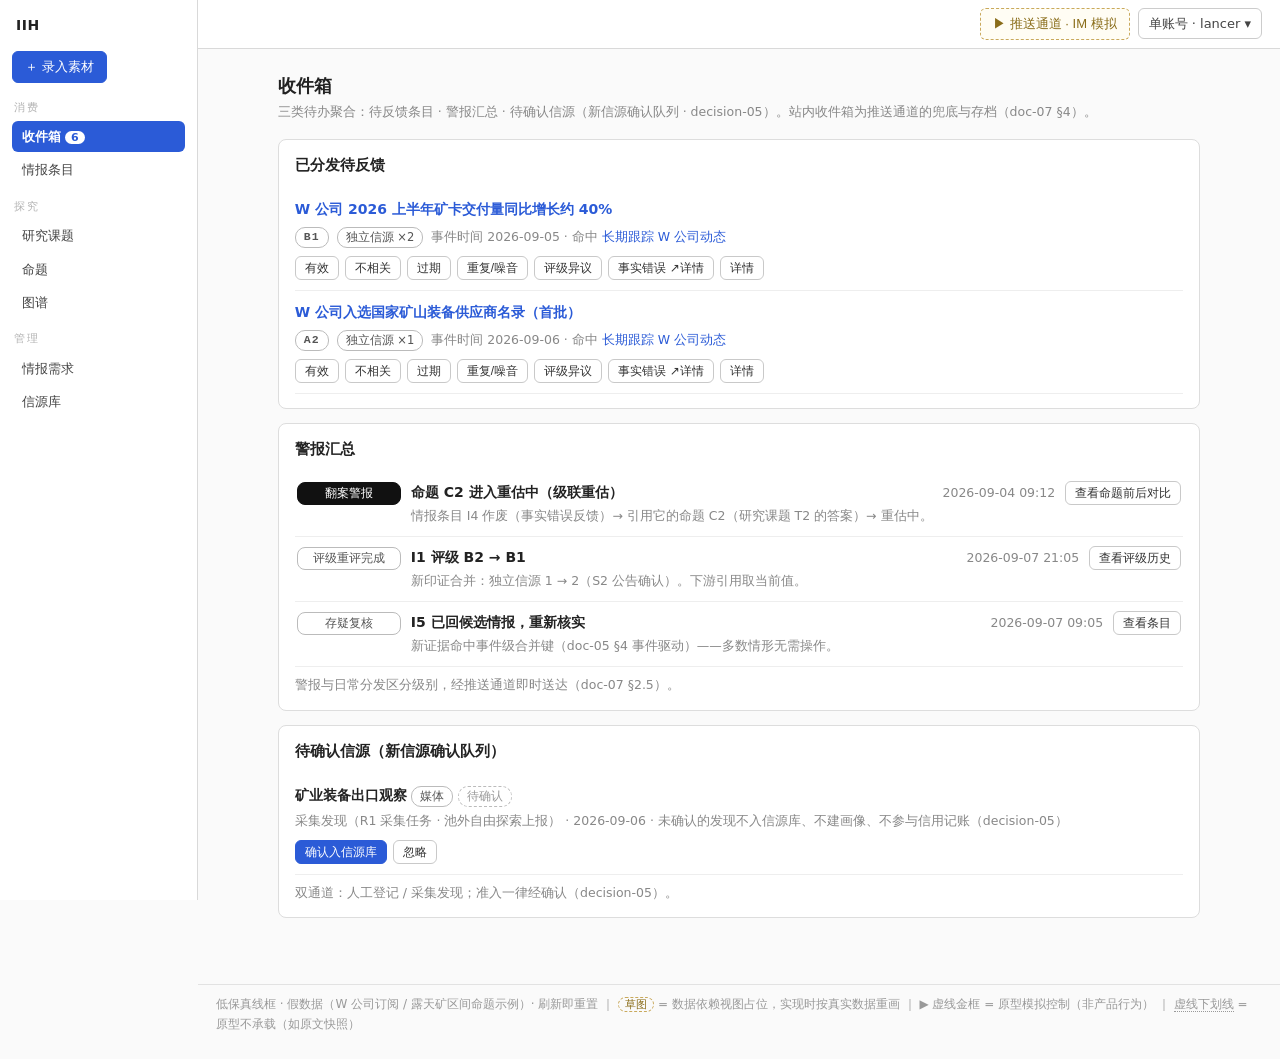
==== commit 89ccd9f6: "评审整改落账：原型陈旧 ADR 引用全量修正 + 页标签改名 + MVP 双入口范围 F3 原型 ADR（~100 处）：重编号 15→06、09→05、08→04；吸收入文档 17→doc-03§六" ====
--- a/prototype/index.html
+++ b/prototype/index.html
@@ -108,13 +108,13 @@
 <body>
 <aside id="sidebar">
   <div class="brand">IIH</div>
-  <a class="btn primary side-submit" href="#/submit" title="全局动作，不占导航位（doc-07 §3）">＋ 人工录入</a>
+  <a class="btn primary side-submit" href="#/submit" title="全局动作，不占导航位（doc-07 §3）">＋ 录入素材</a>
   <nav id="nav"></nav>
 </aside>
 <div id="right">
 <header id="topbar">
   <div class="nav-actions">
-    <button class="btn sim" onclick="imToggle()" title="原型模拟控制（非产品行为）——目标态无此入口，推送体验在用户的 IM 客户端内（decision-11）">▶ 推送通道 · IM 模拟</button>
+    <button class="btn sim" onclick="imToggle()" title="原型模拟控制（非产品行为）——目标态无此入口，推送体验在用户的 IM 客户端内（doc-07 §4）">▶ 推送通道 · IM 模拟</button>
     <details class="account">
       <summary>单账号 · lancer ▾</summary>
       <div class="menu">
@@ -123,11 +123,11 @@
         <div class="menu-title">推送通道绑定</div>
         <div>IM 机器人 · 已绑定 <button class="btn small" onclick="toast('换绑 / 停推为原型占位——推送通道的配置归宿在账户区')">换绑</button></div>
         <div class="menu-title">分发偏好</div>
-        <div class="muted">晨间分发汇总 08:00 · 警报事件即时（decision-11）</div>
+        <div class="muted">晨间分发汇总 08:00 · 警报事件即时（doc-07 §4）</div>
         <div class="menu-title">引导</div>
         <div><button class="btn small sim" onclick="showOnboard()">▶ 重放冷启动引导（原型模拟首次启用）</button></div>
         <div class="menu-title">站内收件箱</div>
-        <div class="muted">推送通道的兜底与存档视图（decision-11）</div>
+        <div class="muted">推送通道的兜底与存档视图（doc-07 §4）</div>
       </div>
     </details>
   </div>
@@ -180,7 +180,7 @@
      creditNote:'半衰期内累计 0 → 档 D（事实错误 −2 × 2）'},
     {id:'s6', name:'矿业装备出口观察', type:'媒体', credit:'—', status:'待确认',
      found:{channel:'采集发现（R1 采集任务 · 池外自由探索上报）', time:'2026-09-06', entry:'公众号：矿业装备出口观察'},
-     note:'未确认的发现不入信源库、不建画像、不参与信用记账（decision-09）'},
+     note:'未确认的发现不入信源库、不建画像、不参与信用记账（decision-05）'},
   ],
 
   items: [
@@ -193,11 +193,11 @@
        {src:'s4', outlet:'网站', role:'转载 S2（二次信源）', time:'2026-09-07 19:40', carrier:'网页', chain:'B'}],
      ratingHistory:[
        {v:1, time:'2026-09-07 10:12', rating:'B2', basis:'公式 v1：N=1（S1 独立），R=B → 内容可信度 2'},
-       {v:2, time:'2026-09-07 21:03', rating:'B1', basis:'新印证合并：S2 独立印证，N=2 → 内容可信度 1（触发器：新印证合并 · decision-07）', current:true}],
+       {v:2, time:'2026-09-07 21:03', rating:'B1', basis:'新印证合并：S2 独立印证，N=2 → 内容可信度 1（触发器：新印证合并 · doc-02 §5.1）', current:true}],
      eventTime:'2026-09-05', collectTime:'2026-09-06 08:30', medium:'互联网', carrier:'网页', mode:'自动拉取',
      hits:['r1'], citedBy:[{claim:'c1', as:'证据挂载 · 参数②（在役矿卡保有量）'}], feedbacks:[],
      trail:[{t:'已核实（B2）', time:'2026-09-07 10:12'},{t:'已分发', time:'2026-09-08 08:00'}],
-     attribution:'最早引入方 S1 华矿装备观察（decision-08）'},
+     attribution:'最早引入方 S1 华矿装备观察（decision-04）'},
 
     {id:'i6', stmt:'W 公司入选国家矿山装备供应商名录（首批）', status:'已分发', rating:'A2', indepCount:1,
      indep:['s2'], provenanceSrc:'s2',
@@ -206,7 +206,7 @@
      eventTime:'2026-09-06', collectTime:'2026-09-07 10:30', medium:'互联网', carrier:'网页', mode:'自动拉取',
      hits:['r1'], citedBy:[], feedbacks:[],
      trail:[{t:'已核实（A2）', time:'2026-09-07 11:40'},{t:'已分发', time:'2026-09-08 08:00'}],
-     attribution:'最早引入方 S2 W 公司（decision-08）'},
+     attribution:'最早引入方 S2 W 公司（decision-04）'},
 
     {id:'i3', stmt:'W 公司渠道大会：下一代电驱矿卡计划 2027Q2 量产', status:'候选情报', rating:null, indepCount:null,
      indep:[], provenanceSrc:'s2',
@@ -219,7 +219,7 @@
            {name:'核实评级 · 穿透转引链 · 独立信源检索', state:'doing', since:'09-05 15:30'}],
      trail:[{t:'线索（人工提交 · 不经定向任务化，直接进入审查）', time:'2026-09-05 14:02'},{t:'候选情报', time:'2026-09-05 15:10'}],
      verifyPreset:{rating:'A2', basis:'公式 v1：N=1（大会发言，暂无独立佐证），R=A → 内容可信度 2'},
-     attribution:'最早引入方 S2 W 公司（decision-08）'},
+     attribution:'最早引入方 S2 W 公司（decision-04）'},
 
     {id:'i2', stmt:'W 公司中标北方露天矿 12 台百吨级矿卡订单', status:'已消费', rating:'A2', indepCount:1,
      indep:['s2'], provenanceSrc:'s2',
@@ -230,7 +230,7 @@
      hits:['r1'], citedBy:[{claim:'c2', as:'判定证据'}],
      feedbacks:[{type:'有效', reason:'快捷 · 有效', time:'2026-09-01 08:52', routing:'信用 ↑（归因：S2 W 公司）· 需求/采集配置正向微调'}],
      trail:[{t:'已核实（A2）', time:'2026-08-29 14:00'},{t:'已分发', time:'2026-08-30 08:00'},{t:'已消费（反馈：有效）', time:'2026-09-01 08:52'}],
-     attribution:'最早引入方 S2 W 公司（decision-08）'},
+     attribution:'最早引入方 S2 W 公司（decision-04）'},
 
     {id:'i5', stmt:'西部某省拟出台矿卡新能源置换补贴政策（征求意见稿）', status:'候选情报', rating:null, indepCount:null,
      indep:[], provenanceSrc:'s4',
@@ -242,7 +242,7 @@
      pipe:[{name:'线索 · 采集（解析）', state:'done', time:'08-20 16:10'},
            {name:'审查 · 相关性 / 事件同一性 / 有效性初筛', state:'done', time:'08-20 17:00', note:'通过 → 候选情报'},
            {name:'核实评级 · 独立信源检索（第一次：无法完成 → 存疑）', state:'done', time:'08-24 10:00', note:'核实无法完成，无独立佐证 → 挂存疑（复核兜底期 11-22）'},
-           {name:'存疑复核 · 新证据命中事件级合并键（decision-03）', state:'done', time:'09-07 09:05', note:'S3 跟进报道命中 → 回候选情报，重新核实'},
+           {name:'存疑复核 · 新证据命中事件级合并键（doc-05 §4）', state:'done', time:'09-07 09:05', note:'S3 跟进报道命中 → 回候选情报，重新核实'},
            {name:'核实评级 · 重新核实', state:'doing', since:'09-07 09:10'}],
      trail:[{t:'候选情报', time:'2026-08-20 17:00'},{t:'存疑（核实无法完成）', time:'2026-08-24 10:00'},{t:'候选情报（事件驱动复核回流）', time:'2026-09-07 09:05'}],
      attribution:'—'},
@@ -256,7 +256,7 @@
      hits:['r1'], citedBy:[{claim:'c2', as:'判定证据（已失效）'}],
      feedbacks:[{type:'事实错误', reason:'公告已辟谣：收购主体为其控股股东，非 W 公司', time:'2026-09-04 09:10', routing:'条目 → 作废并级联重估 · 信用 ↓↓（归因：S5 矿山圈快报）· 核实收紧（独立信源计数要求提高）'}],
      trail:[{t:'已核实（D4）', time:'2026-08-21 09:00'},{t:'已分发', time:'2026-08-22 08:00'},{t:'已消费（反馈：有效）', time:'2026-08-23 08:40'},{t:'作废（事实错误 → 级联重估 C2）', time:'2026-09-04 09:10'}],
-     attribution:'最早引入方 S5 矿山圈快报（decision-08）'},
+     attribution:'最早引入方 S5 矿山圈快报（decision-04）'},
 
     {id:'i7', stmt:'W 公司向东南亚矿业公司交付 20 台电动矿卡', status:'已消费', rating:'A2', indepCount:1,
      indep:['s2'], provenanceSrc:'s2',
@@ -266,7 +266,7 @@
      hits:['r1'], citedBy:[{claim:'c3', as:'证伪依据'}],
      feedbacks:[{type:'有效', reason:'快捷 · 有效', time:'2026-05-12 08:30', routing:'信用 ↑（归因：S2 W 公司）'}],
      trail:[{t:'已核实（A2）', time:'2026-05-11 10:00'},{t:'已分发', time:'2026-05-12 08:00'},{t:'已消费（反馈：有效）', time:'2026-05-12 08:30'}],
-     attribution:'最早引入方 S2 W 公司（decision-08）'},
+     attribution:'最早引入方 S2 W 公司（decision-04）'},
 
     {id:'i8', stmt:'L 矿业展示无人装载机器人园区作业视频', status:'已核实', rating:'B3', indepCount:1,
      indep:['s1'], provenanceSrc:'s1',
@@ -275,8 +275,8 @@
      eventTime:'2026-09-08', collectTime:'2026-09-08 20:10', medium:'互联网', carrier:'网页', mode:'自动拉取',
      hits:[], citedBy:[], feedbacks:[],
      trail:[{t:'已核实（B3）', time:'2026-09-09 09:00'}],
-     attribution:'最早引入方 S1 华矿装备观察（decision-08）',
-     note:'断连孤岛演示：不命中任何激活需求、实体不与课题邻域连通——图谱页提示新话题（decision-16）'},
+     attribution:'最早引入方 S1 华矿装备观察（decision-04）',
+     note:'断连孤岛演示：不命中任何激活需求、实体不与课题邻域连通——图谱页提示新话题（doc-02 §3）'},
   ],
 
   tasks: [
@@ -289,41 +289,41 @@
          {no:'④', name:'整机均价与订单结构', req:'r4', state:'已命中', ev:'i2'},
          {no:'⑤', name:'电驱渗透率', req:'r4', state:'待命中'},
          {no:'⑥', name:'出口占比与折算', req:null, state:'信源指引覆盖（未单列需求）'}],
-       framework:'三法交叉定区间；父课题取子命题按交集定值合成，叶子参数由子课题/直挂需求采集（构造性测算由用户完成 · 判定者记人 · decision-15）',
+       framework:'三法交叉定区间；父课题取子命题按交集定值合成，叶子参数由子课题/直挂需求采集（构造性测算由用户完成 · 判定者记人 · decision-06）',
        guide:'行业协会统计、上市公司年报与投资者问答、招标公示网、海关出口数据'},
      claims:['c1'], scenarios:['露天矿装车市场空间在 150–200 亿元区间（含出口拉动的上限情形）'], spawnedReqs:['r2','r3','r4'],
      children:['t1a','t1b'],
-     note:'问题树（decision-15）：定向智能体按提示词递归分解为子课题（各测算法）+ 叶子情报需求（盯输入）；子命题合成父命题。判定、置信度、推理记录归命题。'},
+     note:'问题树（decision-06）：定向智能体按提示词递归分解为子课题（各测算法）+ 叶子情报需求（盯输入）；子命题合成父命题。判定、置信度、推理记录归命题。'},
     {id:'t1a', parent:'t1', question:'单元存量法测算（单元数 × 配置）', status:'进行中', created:'2026-09-03', registrant:'定向智能体',
      prompt:null, claims:['c1a'], scenarios:[], spawnedReqs:[], children:[],
-     note:'子课题·方法一（decision-15）：叶子参数（①②③）采集 → 分析智能体判定子命题；父课题取子命题合成。'},
+     note:'子课题·方法一（decision-06）：叶子参数（①②③）采集 → 分析智能体判定子命题；父课题取子命题合成。'},
     {id:'t1b', parent:'t1', question:'工作量产能法测算（年总量 ÷ 单台能力 × 份额）', status:'进行中', created:'2026-09-03', registrant:'定向智能体',
      prompt:null, claims:['c1b'], scenarios:[], spawnedReqs:[], children:[],
-     note:'子课题·方法二（decision-15）：叶子参数（④⑤）采集 → 分析智能体判定子命题；父课题取子命题合成。'},
+     note:'子课题·方法二（decision-06）：叶子参数（④⑤）采集 → 分析智能体判定子命题；父课题取子命题合成。'},
 
     {id:'t2', question:'W 公司下一代矿卡会全系采用电驱吗？', status:'进行中', created:'2026-09-01', registrant:'消费方',
      prompt:null, claims:['c2'], scenarios:[], spawnedReqs:[],
-     note:'渠道大会口径顺手包成问题；答案落成命题（decision-15）。'},
+     note:'渠道大会口径顺手包成问题；答案落成命题（decision-06）。'},
     {id:'t3', question:'W 公司会退出海外矿卡市场吗？', status:'已结题', created:'2026-04-20', registrant:'消费方',
      prompt:null, claims:['c3'], scenarios:[], spawnedReqs:[],
-     note:'已证伪留底（负知识资产）：命题不受结题影响，可继续被引用与翻案（decision-15）。'},
+     note:'已证伪留底（负知识资产）：命题不受结题影响，可继续被引用与翻案（decision-06）。'},
   ],
 
   claims: [
     {id:'c1', stmt:'露天矿装车市场空间在 120–150 亿元区间', status:'假设', confidence:null, registered:'2026-09-03', registrant:'消费方', byTask:'t1',
      spawnedReqs:[], evidence:[{subclaim:'c1a', as:'子结论 · 单元存量法'},{subclaim:'c1b', as:'子结论 · 工作量产能法'}],
      reasoning:[
-       {time:'2026-09-03 10:00', judge:'消费方', action:'登记候选答案命题（初始态 = 假设）', basis:'decision-15', cites:[]},
-       {time:'2026-09-08 09:00', judge:'分析智能体', action:'合成进行中：已取子命题 C1A（单元存量法 80–110 亿），待 C1B 出结论后交集定值', basis:'非叶子命题从子命题合成（逻辑合成 · decision-15）', cites:['c1a']}]},
+       {time:'2026-09-03 10:00', judge:'消费方', action:'登记候选答案命题（初始态 = 假设）', basis:'decision-06', cites:[]},
+       {time:'2026-09-08 09:00', judge:'分析智能体', action:'合成进行中：已取子命题 C1A（单元存量法 80–110 亿），待 C1B 出结论后交集定值', basis:'非叶子命题从子命题合成（逻辑合成 · decision-06）', cites:['c1a']}]},
 
     {id:'c1a', stmt:'单元存量法估 80–110 亿元', status:'结论', confidence:'中', registered:'2026-09-07', registrant:'消费方', byTask:'t1a',
      spawnedReqs:[], evidence:[{item:'i1', as:'参数② · 在役矿卡保有量'}],
      reasoning:[
-       {time:'2026-09-07 21:30', judge:'消费方（构造性测算 · 判定者记人 · decision-15）', action:'子课题判定：证实 → 子结论命题', basis:'公式 v1：M=1，W=1 → 置信度 中（单法仅参考区间）', cites:['i1']}]},
+       {time:'2026-09-07 21:30', judge:'消费方（构造性测算 · 判定者记人 · decision-06）', action:'子课题判定：证实 → 子结论命题', basis:'公式 v1：M=1，W=1 → 置信度 中（单法仅参考区间）', cites:['i1']}]},
     {id:'c1b', stmt:'工作量产能法估 95–125 亿元', status:'假设', confidence:null, registered:'2026-09-07', registrant:'消费方', byTask:'t1b',
      spawnedReqs:[], evidence:[{item:'i2', as:'参数④ · 整机均价与订单结构'}],
      reasoning:[
-       {time:'2026-09-07 21:40', judge:'消费方', action:'登记候选答案命题（初始态 = 假设）', basis:'decision-15', cites:[]}]},
+       {time:'2026-09-07 21:40', judge:'消费方', action:'登记候选答案命题（初始态 = 假设）', basis:'decision-06', cites:[]}]},
 
     {id:'c2', stmt:'W 公司下一代矿卡将全系采用电驱路线', status:'重估中', confidence:'中（重估前）', registered:'2026-09-01', registrant:'消费方', byTask:'t2',
      spawnedReqs:[], evidence:[{item:'i2', as:'判定证据'},{item:'i4', as:'判定证据（已失效）'}],
@@ -332,7 +332,7 @@
        {obj:'命题 C2 状态', before:'结论', after:'重估中'},
        {obj:'C2 置信度', before:'中（公式 v1：M=2，W=4）', after:'重估中（维持 / 修订 / 降级存疑 / 推翻）'}],
      reasoning:[
-       {time:'2026-09-01 09:00', judge:'消费方', action:'登记候选答案命题（初始态 = 假设）', basis:'decision-15', cites:[]},
+       {time:'2026-09-01 09:00', judge:'消费方', action:'登记候选答案命题（初始态 = 假设）', basis:'decision-06', cites:[]},
        {time:'2026-09-02 09:00', judge:'分析智能体', action:'判定：证实 → 结论命题', basis:'公式 v1：M=2（I2, I4），W=4（I4 最弱）→ 置信度 中', cites:['i2','i4']},
        {time:'2026-09-04 09:10', judge:'记账层（调度）', action:'级联重估触发：I4 作废 → 进入重估中', basis:'推理记录引用关系（I4 已失效）', cites:['i4']}],
      alertNote:'多数情形无需操作——重估自动收敛；对触发源条目可反馈（事实错误 / 评级异议）'},
@@ -340,7 +340,7 @@
     {id:'c3', stmt:'W 公司将退出海外矿卡市场', status:'已证伪', confidence:null, registered:'2026-04-20', registrant:'消费方', byTask:'t3',
      spawnedReqs:[], evidence:[{item:'i7', as:'证伪依据'}],
      reasoning:[
-       {time:'2026-04-20 10:00', judge:'消费方', action:'登记候选答案命题（初始态 = 假设）', basis:'decision-15', cites:[]},
+       {time:'2026-04-20 10:00', judge:'消费方', action:'登记候选答案命题（初始态 = 假设）', basis:'decision-06', cites:[]},
        {time:'2026-05-12 11:00', judge:'分析智能体', action:'判定：证伪 → 已证伪', basis:'I7 交付事实与命题矛盾', cites:['i7']}],
      note:'负知识资产：默认稳态保留，避免重复提出、辅助排除法；证伪依据动摇时进入重估'},
   ],
@@ -361,12 +361,12 @@
     {id:'al2', kind:'评级重评完成', level:'中', time:'2026-09-07 21:05', read:false,
      title:'I1 评级 B2 → B1', body:'新印证合并：独立信源 1 → 2（S2 公告确认）。下游引用取当前值。', to:'item/i1', toLabel:'查看评级历史'},
     {id:'al3', kind:'存疑复核', level:'中', time:'2026-09-07 09:05', read:false,
-     title:'I5 已回候选情报，重新核实', body:'新证据命中事件级合并键（decision-03 事件驱动）——多数情形无需操作。', to:'item/i5', toLabel:'查看条目'},
+     title:'I5 已回候选情报，重新核实', body:'新证据命中事件级合并键（doc-05 §4 事件驱动）——多数情形无需操作。', to:'item/i5', toLabel:'查看条目'},
   ],
 
   entities: [
     {id:'e1', name:'W 公司', type:'机构', aliases:['W 集团', 'W 股份'],
-     merges:[{from:'W 集团', time:'2026-09-06', note:'实体归一提案 · 消费方确认（decision-16）'}],
+     merges:[{from:'W 集团', time:'2026-09-06', note:'实体归一提案 · 消费方确认（doc-02 §3）'}],
      mentions:{items:['i1','i2','i3','i4','i6','i7'], claims:['c2','c3']}},
     {id:'e2', name:'矿卡', type:'产品', aliases:[], merges:[],
      mentions:{items:['i1','i2','i3','i5','i7'], claims:['c1','c2']}},
@@ -387,7 +387,7 @@
   '不相关':'已路由：需求 / 采集配置修正',
   '过期':'已路由：采集频率、时效参数',
   '重复/噪音':'已路由：审查（去重 / 初筛）迭代',
-  '评级异议':'已触发评级重评（decision-07）',
+  '评级异议':'已触发评级重评（doc-02 §5.1）',
   '事实错误':'条目 → 作废并级联重估 · 信用 ↓↓ · 核实收紧',
 };
 const STATUS_ORDER = ['已核实','已分发','已消费','存疑','作废','候选情报','线索'];
@@ -473,7 +473,7 @@
   const pendSrc = DB.sources.filter(s => s.status === '待确认');
   return `
   <h1 class="page">收件箱</h1>
-  <div class="sub">三类待办聚合：待反馈条目 · 警报汇总 · 待确认信源（新信源确认队列 · decision-09）。站内收件箱为推送通道的兜底与存档（decision-11）。</div>
+  <div class="sub">三类待办聚合：待反馈条目 · 警报汇总 · 待确认信源（新信源确认队列 · decision-05）。站内收件箱为推送通道的兜底与存档（doc-07 §4）。</div>
 
   <div class="box"><h2>已分发待反馈</h2>
     ${pending.length ? pending.map(i => `
@@ -508,7 +508,7 @@
           <button class="btn small" onclick="ignoreSource('${s.id}')">忽略</button>
         </div>
       </div>`).join('') : '<div class="empty">队列为空</div>'}
-    <div class="muted" style="margin-top:8px">双通道：人工登记 / 采集发现；准入一律经确认（decision-09）。</div>
+    <div class="muted" style="margin-top:8px">双通道：人工登记 / 采集发现；准入一律经确认（decision-05）。</div>
   </div>`;
 }
 
@@ -549,7 +549,7 @@
           <td class="muted">${esc(i.medium)} / ${esc(i.carrier)}</td>
           <td class="muted">${esc(i.mode)}</td>
           <td class="muted">${esc(i.eventTime)}</td>
-        </tr>`).join('') : `<tr><td colspan="8"><div class="empty">当前筛选下无条目${UI.itemStatus==='存疑'?'——上一存疑项 I5 已于 09-07 事件驱动复核回流（decision-03）':''}</div></td></tr>`}
+        </tr>`).join('') : `<tr><td colspan="8"><div class="empty">当前筛选下无条目${UI.itemStatus==='存疑'?'——上一存疑项 I5 已于 09-07 事件驱动复核回流（doc-05 §4）':''}</div></td></tr>`}
     </table>
   </div>`;
 }
@@ -628,20 +628,20 @@
   } else if (['已核实','已分发','已消费'].includes(i.status)){
     mainRegion = `<div class="box"><h2>评级依据</h2>
       <div>${cur?esc(cur.basis):'<span class="muted">—</span>'}</div>
-      <div class="muted" style="margin-top:6px">重评触发器：新印证合并｜信源信用分档迁移｜人工触发｜评级异议（decision-07）；下游引用取当前值。</div>
+      <div class="muted" style="margin-top:6px">重评触发器：新印证合并｜信源信用分档迁移｜人工触发｜评级异议（doc-02 §5.1）；下游引用取当前值。</div>
     </div>`;
   } else if (i.status === '存疑'){
     const last = i.trail[i.trail.length-1];
     mainRegion = `<div class="box"><h2>存疑说明</h2>
       <div class="muted">${last?esc(last.t):'核实无法完成，挂起待复核'}</div>
-      <div class="muted" style="margin-top:6px">复核兜底期内若有新证据命中事件级合并键，回流候选情报重新核实（decision-03）。</div>
+      <div class="muted" style="margin-top:6px">复核兜底期内若有新证据命中事件级合并键，回流候选情报重新核实（doc-05 §4）。</div>
     </div>`;
   } else if (i.status === '作废'){
     const fe = i.feedbacks.find(f => f.type === '事实错误');
     mainRegion = `<div class="box"><h2>作废原因与级联影响</h2>
       <div>${fe?esc(fe.reason):'已作废'}</div>
       <div class="muted" style="margin-top:6px">${fe?esc(fe.routing):''}</div>
-      <div class="muted" style="margin-top:4px">作废为有效性标记位，保留原状态、停发并级联重估引用它的命题（decision-11）。</div>
+      <div class="muted" style="margin-top:4px">作废为有效性标记位，保留原状态、停发并级联重估引用它的命题（doc-07 §4）。</div>
     </div>`;
   }
 
@@ -649,7 +649,7 @@
   const feedback = ['已核实','已分发','已消费'].includes(i.status) ? `
   <div class="box"><h2>反馈</h2>
     <div class="chips"><span class="lbl">快捷</span>${FB_TYPES.map(t => `<span class="chip" onclick="fbQuick('${i.id}','${t}')">${t}</span>`).join('')}</div>
-    <div class="field" style="margin-top:8px"><label>带理由反馈（事实错误必填 · 其余可空，空则记「快捷 · {类型}」· decision-11）</label>
+    <div class="field" style="margin-top:8px"><label>带理由反馈（事实错误必填 · 其余可空，空则记「快捷 · {类型}」· doc-07 §4）</label>
       <select id="fb-type-${i.id}">
         ${FB_TYPES.map(t => `<option value="${t}" ${PENDING_FB===i.id&&t==='事实错误'?'selected':''}>${t}</option>`).join('')}
       </select>
@@ -676,7 +676,7 @@
   // L2 · 独立信源计数（默认折叠）
   const indep = collapseBox('indep', '独立信源计数', i.indepCount!=null?`×${i.indepCount}`:'—',
     `<div>穿透转引链后：<b>${i.indepCount!=null?`×${i.indepCount}`:'—'}</b>${i.indep.length?`（${i.indep.map(srcLink).join('、')}）`:''}</div>
-     <div class="muted" style="margin-top:4px">N 家转载同一通稿 = 1 个独立信源；同主体多途径（如官网 + 公众号）= 1——按发布主体计数（decision-17）。</div>`);
+     <div class="muted" style="margin-top:4px">N 家转载同一通稿 = 1 个独立信源；同主体多途径（如官网 + 公众号）= 1——按发布主体计数（doc-03 §六）。</div>`);
 
   // L2 · 关联图（默认折叠）
   const graph = ents.length ? collapseBox('graph', '关联图', `${ents.length} 实体`, mentionGraphSVGInner('item', id), '草图') : '';
@@ -688,10 +688,10 @@
       <ul class="chain">${nodes.map((p, n) => `
         <li class="${n===0?'first':''}">
           ${srcLink(p.src)}<span class="muted"> · ${esc(p.outlet || '途径未记')}</span> <span class="pill">${esc(p.role)}</span>
-          <span class="muted">${esc(p.time)} · 载体 ${esc(p.carrier)}${p.src===i.provenanceSrc?' · <b>信用归因对象（最早引入方 · decision-08）</b>':''}</span>
+          <span class="muted">${esc(p.time)} · 载体 ${esc(p.carrier)}${p.src===i.provenanceSrc?' · <b>信用归因对象（最早引入方 · decision-04）</b>':''}</span>
           <span class="stub" title="原文快照仅内部留存用于溯源（立项 §8），分发携带链接而非快照本体">原文快照</span>
         </li>`).join('')}</ul></div>`).join('')}
-     <div class="muted">转引链 = 载体 → … → 原始信源；节点记信源 × 途径 × 载体 × 时间（decision-17）——核实与独立性判断的依据（术语表）。</div>`,
+     <div class="muted">转引链 = 载体 → … → 原始信源；节点记信源 × 途径 × 载体 × 时间（doc-03 §六）——核实与独立性判断的依据（术语表）。</div>`,
     '草图');
 
   // L3 · 评级历史（核查动线 · 默认折叠）
@@ -733,7 +733,7 @@
   const groups = ['进行中','已结题'];
   return `
   <h1 class="page">研究课题</h1>
-  <div class="sub">待回答的问题本身：登记后由系统跟踪求解，可递归分解为子课题（问题树 · decision-15）。问题陈述 + 提示词 + 催生的盯输入需求 + 工作台聚合。子课题在父课题工作台展开，不入顶层列表。</div>
+  <div class="sub">待回答的问题本身：登记后由系统跟踪求解，可递归分解为子课题（问题树 · decision-06）。问题陈述 + 提示词 + 催生的盯输入需求 + 工作台聚合。子课题在父课题工作台展开，不入顶层列表。</div>
   <div class="box">
     ${groups.map(g => {
       const list = DB.tasks.filter(t => t.status === g && !t.parent);
@@ -753,10 +753,10 @@
   <div class="box"><h2>登记研究课题</h2>
     <div class="field"><label>问题陈述（问句——答案命题是可判真假的陈述，在工作台落成）</label>
       <textarea id="task-question" placeholder="例：某细分市场空间有多大？"></textarea></div>
-    <div class="field"><label>提示词（可选 · 自由文本：指标清单 / 测算框架 / 信源指引；留空则智能体自行发挥 · decision-15）</label>
+    <div class="field"><label>提示词（可选 · 自由文本：指标清单 / 测算框架 / 信源指引；留空则智能体自行发挥 · decision-06）</label>
       <input type="text" id="task-prompt" placeholder="例：单元存量法 / 工作量产能法两种测算法，矿卡保有量取大型露天矿"></div>
     <button class="btn primary" onclick="taskRegister()">登记</button>
-    <div class="muted" style="margin-top:8px">已有候选答案或几种可能结局？登记后在工作台补记（候选答案 = 假设命题，由证据持续检验）。答案落成命题，可被引用、可翻案；命题独立于研究课题存续（decision-15）。</div>
+    <div class="muted" style="margin-top:8px">已有候选答案或几种可能结局？登记后在工作台补记（候选答案 = 假设命题，由证据持续检验）。答案落成命题，可被引用、可翻案；命题独立于研究课题存续（decision-06）。</div>
   </div>`;
 }
 
@@ -766,22 +766,22 @@
   const hitItems = t.prompt && t.prompt.metrics ? [...new Set(t.prompt.metrics.filter(m => m.ev).map(m => m.ev))] : [];
   return `
   <h1 class="page"><a href="#/tasks">研究课题</a> / 工作台</h1>
-  <div class="sub">研究课题探究期间的工作台停留点（doc-07 §1 项目式节奏）：课题树、命中条目聚合、提示词、催生需求一屏可见。判定与推理记录归命题（decision-15）。</div>
+  <div class="sub">研究课题探究期间的工作台停留点（doc-07 §1 项目式节奏）：课题树、命中条目聚合、提示词、催生需求一屏可见。判定与推理记录归命题（decision-06）。</div>
 
   <div class="box">
     <h2>${esc(t.question)} &nbsp;${statusPill(t.status)}</h2>
-    <div class="muted">创建 ${esc(t.created)} · 登记方 ${esc(t.registrant)} · 只管问题生命周期（进行中 → 已结题）；结题后命题仍存续、可翻案（decision-15）。</div>
+    <div class="muted">创建 ${esc(t.created)} · 登记方 ${esc(t.registrant)} · 只管问题生命周期（进行中 → 已结题）；结题后命题仍存续、可翻案（decision-06）。</div>
     ${t.status==='进行中'?`<div class="fbrow" style="margin-top:8px"><button class="btn small" onclick="taskClose('${t.id}')">结题（问题已回答或放弃 · 关催生子需求与子课题，历史保留）</button></div>`:''}
   </div>
 
   ${t.status==='进行中' && !(t.children||[]).length ? `
   <div class="sketch"><h2 style="font-size:14.5px;margin:0 0 10px;display:flex;gap:8px;align-items:center">定向分解 <span class="sketch-tag">草图 · 一次性演示</span></h2>
-    <div class="muted" style="margin-bottom:8px">登记后尚无子课题——演示定向智能体按提示词递归分解一层的产物（decision-15）：子课题 ×2 + 盯输入需求 ×2（示例命名）。</div>
+    <div class="muted" style="margin-bottom:8px">登记后尚无子课题——演示定向智能体按提示词递归分解一层的产物（decision-06）：子课题 ×2 + 盯输入需求 ×2（示例命名）。</div>
     <button class="btn small primary" onclick="taskSimDecompose('${t.id}')">▶ 模拟定向分解（原型专用）</button>
   </div>` : ''}
 
   ${t.parent || (t.children && t.children.length) ? `
-  <div class="box"><h2>课题树（问题树 · decision-15）</h2>
+  <div class="box"><h2>课题树（问题树 · decision-06）</h2>
     ${t.parent ? `<div class="muted">${taskParentLink(t.parent)}（子课题）</div>` : ''}
     ${t.children && t.children.length ? `
       <h3>子课题（按测算法分解）</h3>
@@ -793,7 +793,7 @@
           <td>${cc?statusPill(cc.status):'—'}</td>
           <td>${cc&&cc.confidence?esc(cc.confidence):'—'}</td></tr>`; }).join('')}
       </table>
-      <div class="muted" style="margin-top:6px">父课题取子命题按框架合成答案命题（非叶子 · 逻辑合成 · decision-15）；子命题变 → 父命题级联重估。</div>` : ''}
+      <div class="muted" style="margin-top:6px">父课题取子命题按框架合成答案命题（非叶子 · 逻辑合成 · decision-06）；子命题变 → 父命题级联重估。</div>` : ''}
   </div>` : ''}
 
   <div class="box"><h2>答案命题（命题 · 可选）</h2>
@@ -804,7 +804,7 @@
         <td>${statusPill(c.status)}</td>
         <td>${c.confidence?esc(c.confidence):'—'}</td></tr>`).join('')}
     </table>
-    <div class="muted" style="margin-top:6px">判定、置信度、推理记录、结论反馈以命题为单位——详见<a href="#/claims">命题页</a>（decision-15）。</div>` : '<div class="muted">未设候选答案——估算类可不预转写，最终答案作答（登记即判定）落成结论命题。</div>'}
+    <div class="muted" style="margin-top:6px">判定、置信度、推理记录、结论反馈以命题为单位——详见<a href="#/claims">命题页</a>（decision-06）。</div>` : '<div class="muted">未设候选答案——估算类可不预转写，最终答案作答（登记即判定）落成结论命题。</div>'}
 
     <h3 style="margin-top:14px">候选答案（可选 · 登记为假设命题）</h3>
     <div class="field"><label>心里已有答案就写成一句可判真假的陈述——登记为假设命题，由证据持续检验（防「假设无人求证，自然遗忘」）；估算类不预写，最后直接作答</label>
@@ -816,7 +816,7 @@
     <div class="field" style="margin-top:10px"><label>补记一种可能结局</label>
       <input type="text" id="task-scenario" placeholder="例：若补贴政策落地，市场空间在 C–D 亿元区间（另一情形）"></div>
     <button class="btn small" onclick="taskAddScenario('${t.id}')">补记</button>
-    <div class="muted" style="margin-top:6px">几种都可能发生的结局先记下来跟证据比对；哪个值得长期检验，就把它升级为候选答案（假设命题）；最终答案作答即判定（decision-15）。</div>
+    <div class="muted" style="margin-top:6px">几种都可能发生的结局先记下来跟证据比对；哪个值得长期检验，就把它升级为候选答案（假设命题）；最终答案作答即判定（decision-06）。</div>
 
     <h3 style="margin-top:14px">作答（登记即判定 · 无候选答案路径）</h3>
     <div class="field"><label>答案陈述（构造性测算由用户完成 · 判定者记人；登记 + 判定并一步，直接落成结论命题）</label>
@@ -825,7 +825,7 @@
   </div>
 
   ${t.prompt ? `
-  <div class="box"><h2>提示词（伴随输入 · 自由文本，可空 · decision-15）</h2>
+  <div class="box"><h2>提示词（伴随输入 · 自由文本，可空 · decision-06）</h2>
     ${typeof t.prompt === 'string' ? `<div class="muted">${esc(t.prompt)}</div>` : `
     <h3>指标清单</h3>
     <table>
@@ -838,12 +838,12 @@
     </table>
     <h3>测算框架</h3><div class="muted">${esc(t.prompt.framework)}</div>
     <h3>信源指引</h3><div class="muted">${esc(t.prompt.guide)}</div>`}
-    <div class="muted" style="margin-top:6px">提示词由记账层组装注入定向（分解与采集依据）与分析（合成框架）的上下文；留空则智能体自行发挥（decision-15）。</div>
+    <div class="muted" style="margin-top:6px">提示词由记账层组装注入定向（分解与采集依据）与分析（合成框架）的上下文；留空则智能体自行发挥（decision-06）。</div>
   </div>` : ''}
 
   <div class="box"><h2>催生的情报需求（盯输入）</h2>
     <div>${t.spawnedReqs.map(reqLink).join('、') || '—'}</div>
-    <div class="muted" style="margin-top:4px">系统无人值守；生效窗口至本课题结题（decision-15）。</div>
+    <div class="muted" style="margin-top:4px">系统无人值守；生效窗口至本课题结题（decision-06）。</div>
   </div>
 
   ${hitItems.length ? `
@@ -860,7 +860,7 @@
   const groups = ['假设','结论','重估中','已证伪','存疑'];
   return `
   <h1 class="page">命题</h1>
-  <div class="sub">可判真假的陈述——求证/核实线的原子单位，独立状态机（decision-15）。按状态分组；结论一览由此筛。命题独立于研究课题存续，结题后仍可被引用与翻案。</div>
+  <div class="sub">可判真假的陈述——求证/核实线的原子单位，独立状态机（decision-06）。按状态分组；结论一览由此筛。命题独立于研究课题存续，结题后仍可被引用与翻案。</div>
   <div class="box">
     ${groups.map(g => {
       const list = DB.claims.filter(c => c.status === g);
@@ -881,13 +881,13 @@
     <div class="field"><label>陈述（可判真假）</label>
       <input type="text" id="claim-stmt" placeholder="例：W 公司将与 Z 公司成立合资公司"></div>
     <button class="btn primary" onclick="claimRegister()">登记（初始态 = 假设）</button>
-    <div class="muted" style="margin-top:8px">独立登记的断言不挂研究课题，直接进命题侧求证；也可被多个研究课题引用（decision-15）。</div>
+    <div class="muted" style="margin-top:8px">独立登记的断言不挂研究课题，直接进命题侧求证；也可被多个研究课题引用（decision-06）。</div>
   </div>`;
 }
 
 function renderClaimDetail(id){
   const c = claim(id); if (!c) return '<div class="empty">命题不存在</div>';
-  const composite = c.evidence.length && c.evidence.every(e => e.subclaim);   // 合成命题：证据=子命题（判定方式二分 · decision-15）
+  const composite = c.evidence.length && c.evidence.every(e => e.subclaim);   // 合成命题：证据=子命题（判定方式二分 · decision-06）
   const judging = c.status === '假设' && !composite && c.evidence.some(e => e.item);
   return `
   <h1 class="page"><a href="#/claims">命题</a> / 详情</h1>
@@ -895,13 +895,13 @@
 
   <div class="box">
     <h2>${esc(c.stmt)} &nbsp;${statusPill(c.status)} ${c.confidence?`<span class="pill">置信度 ${esc(c.confidence)}</span>`:''}</h2>
-    <div class="muted">登记 ${esc(c.registered)} · 登记方 ${esc(c.registrant)} · 归属 ${c.byTask?taskLink(c.byTask):'独立登记'}。判定、置信度、推理记录以单个命题为单位（decision-15）。</div>
+    <div class="muted">登记 ${esc(c.registered)} · 登记方 ${esc(c.registrant)} · 归属 ${c.byTask?taskLink(c.byTask):'独立登记'}。判定、置信度、推理记录以单个命题为单位（decision-06）。</div>
   </div>
 
   <div class="box"><h2>引用证据</h2>
     ${c.evidence.length ? `<table><tr><th>证据</th><th>角色</th></tr>
       ${c.evidence.map(e => `<tr><td>${citeLink(e.item || e.subclaim)}</td><td class="muted">${esc(e.as)}</td></tr>`).join('')}
-    </table>` : '<div class="muted">暂无证据——叶子命题从已核实情报条目判定，合成命题从子命题合成（判定方式二分 · decision-15）。</div>'}
+    </table>` : '<div class="muted">暂无证据——叶子命题从已核实情报条目判定，合成命题从子命题合成（判定方式二分 · decision-06）。</div>'}
   </div>
 
   ${mentionGraphSVG('claim', id)}
@@ -929,14 +929,14 @@
 
   ${judging ? `
   <div class="box"><h2>判定（叶子命题 · 构造性测算由用户完成）</h2>
-    <div class="field"><label>测算结果（转结论；判定者记人 · decision-15，置信度由公式计算）</label>
+    <div class="field"><label>测算结果（转结论；判定者记人 · decision-06，置信度由公式计算）</label>
       <input type="text" id="judge-val-${c.id}" placeholder="例：128–142 亿元（落在登记区间内 → 证实）"></div>
     <div class="muted" style="margin-bottom:8px">公式预览：M=引用条目数，W=最弱条目内容可信度 → 置信度 高/中/低（doc-04 §2.2）。</div>
     <button class="btn small primary" onclick="claimJudge('${c.id}')">录入测算结果 → 转结论命题</button>
   </div>` : ''}
 
   ${composite && ['假设','存疑'].includes(c.status) ? `
-  <div class="box"><h2>合成（非叶子命题 · decision-15）</h2>
+  <div class="box"><h2>合成（非叶子命题 · decision-06）</h2>
     <table><tr><th>子命题</th><th>状态</th><th>置信度</th></tr>
       ${c.evidence.map(e => { const sc = claim(e.subclaim); return `
         <tr><td>${claimLink(sc.id)}</td><td>${statusPill(sc.status)}</td><td>${sc.confidence?esc(sc.confidence):'—'}</td></tr>`; }).join('')}
@@ -948,7 +948,7 @@
       <div class="muted" style="margin-top:6px">合成置信度由子命题组合——公式待设计（doc-04 §2.2），暂记「中」。</div>`
     : `
       <div class="muted" style="margin-top:8px">子命题未齐结（${c.evidence.filter(e => claim(e.subclaim).status !== '结论').map(e => e.subclaim.toUpperCase()).join('、')} 非 结论）——合成入口待齐。</div>
-      <div class="muted" style="margin-top:4px">判定方式二分（decision-15）：叶子命题从已核实条目判定（判定框仅在证据=情报条目时出现），合成命题从子命题合成。</div>`}
+      <div class="muted" style="margin-top:4px">判定方式二分（decision-06）：叶子命题从已核实条目判定（判定框仅在证据=情报条目时出现），合成命题从子命题合成。</div>`}
   </div>` : ''}
 
   ${c.status === '重估中' ? `
@@ -977,7 +977,7 @@
 
   <div class="box"><h2>催生情报需求（盯证据）</h2>
     <div>${c.spawnedReqs && c.spawnedReqs.length ? c.spawnedReqs.map(reqLink).join('、') : '—'}</div>
-    <div class="muted" style="margin-top:4px">命题可催生盯证据的情报需求，与研究课题催生（盯输入）并存（decision-15）。</div>
+    <div class="muted" style="margin-top:4px">命题可催生盯证据的情报需求，与研究课题催生（盯输入）并存（decision-06）。</div>
   </div>`;
 }
 
@@ -985,7 +985,7 @@
 function renderReqs(){
   return `
   <h1 class="page">情报需求</h1>
-  <div class="sub">消费方声明的兴趣配置，命中即推送条目。两类来历：声明（常驻）与催生（研究课题盯输入 / 命题盯证据，decision-15）。覆盖度量内联，不设独立仪表盘（doc-07 §3）。</div>
+  <div class="sub">消费方声明的兴趣配置，命中即推送条目。两类来历：声明（常驻）与催生（研究课题盯输入 / 命题盯证据，decision-06）。覆盖度量内联，不设独立仪表盘（doc-07 §3）。</div>
   <div class="box">
     <table>
       <tr><th>需求</th><th>生效窗口</th><th>状态</th><th>覆盖 / 命中</th><th>催生关系</th></tr>
@@ -1000,7 +1000,7 @@
     </table>
   </div>
   <div class="box"><h2>新建情报需求</h2>
-    ${PENDING_REQ ? `<div class="muted" style="margin-bottom:8px">由图谱断连孤岛提示进入（decision-16）——已预填名称与主题。需求与实体不设关联字段：后续条目经实体提及自然把孤岛并入邻域。</div>` : ''}
+    ${PENDING_REQ ? `<div class="muted" style="margin-bottom:8px">由图谱断连孤岛提示进入（doc-02 §3）——已预填名称与主题。需求与实体不设关联字段：后续条目经实体提及自然把孤岛并入邻域。</div>` : ''}
     <div class="field"><label>名称</label><input type="text" id="req-name" placeholder="例：长期跟踪某公司动态" value="${PENDING_REQ ? esc(PENDING_REQ.name) : ''}"></div>
     <div class="field"><label>生效窗口（时间窗 · 默认一个月）</label>
       <div style="display:flex;gap:8px;align-items:center;flex-wrap:wrap">
@@ -1048,7 +1048,7 @@
 
   ${r.hits ? `
   <div class="box"><h2>命中条目</h2>
-    ${r.hits.length ? r.hits.map(itemLink).join('、') : '<div class="empty">待命中——催生的盯输入需求由采集驱动（decision-15）</div>'}
+    ${r.hits.length ? r.hits.map(itemLink).join('、') : '<div class="empty">待命中——催生的盯输入需求由采集驱动（decision-06）</div>'}
   </div>` : ''}
 
   ${r.recentHits ? `
@@ -1066,7 +1066,7 @@
   const pend = DB.sources.filter(s => s.status === '待确认');
   return `
   <h1 class="page">信源库</h1>
-  <div class="sub">已准入信源（发布主体）及其途径的全集（decision-17）；新信源经双通道确认制准入（decision-09）。途径两类来源：互联网途径经登记、系统自动拉取；线下途径经人工录入归因补记（doc-06 §3）。</div>
+  <div class="sub">已准入信源（发布主体）及其途径的全集（doc-03 §六）；新信源经双通道确认制准入（decision-05）。途径两类来源：互联网途径经登记、系统自动拉取；线下途径经素材录入归因补记（doc-06 §3）。</div>
 
   ${pend.length ? `
   <div class="box"><h2>待确认（不入库 · 不建画像 · 不记账）</h2>
@@ -1094,11 +1094,11 @@
           <td>${statusPill(s.status)}</td>
         </tr>`).join('')}
     </table>
-    <div class="muted" style="margin-top:6px">独立信源按主体计数：同主体多途径 = 1（如 W 公司 · 官网 + 渠道大会，decision-17）。</div>
+    <div class="muted" style="margin-top:6px">独立信源按主体计数：同主体多途径 = 1（如 W 公司 · 官网 + 渠道大会，doc-03 §六）。</div>
   </div>
 
   <div class="box"><h2>登记信源（双通道 · 通道一 · 人工登记）</h2>
-    <div class="muted" style="margin-bottom:8px">冷启动入口：信源库为空时先登记种子信源（doc-07 §2.1）；运行期补充信源同此通道，经确认入信源库（decision-09）。信源 = 发布主体，途径 = 其出口——主体一登记、途径随手添（decision-17）。仅登记互联网途径（系统自动拉取）；线下场景不经登记——素材由人工录入，信源与途径由采集智能体从素材识别归因，新信源经确认入信源库（decision-09 · doc-06 §3）。</div>
+    <div class="muted" style="margin-bottom:8px">冷启动入口：信源库为空时先登记种子信源（doc-07 §2.1）；运行期补充信源同此通道，经确认入信源库（decision-05）。信源 = 发布主体，途径 = 其出口——主体一登记、途径随手添（doc-03 §六）。仅登记互联网途径（系统自动拉取）；线下场景不经登记——素材经录入素材页提交，信源与途径由采集智能体从素材识别归因，新信源经确认入信源库（decision-05 · doc-06 §3）。</div>
     <div class="grid2">
       <div class="field"><label>名称（发布主体）</label><input type="text" id="src-name" placeholder="例：W 公司、新华社、张三"></div>
       <div class="field"><label>类型（主体维度）</label><select id="src-type"><option>公司</option><option>政府</option><option>组织</option><option>媒体</option><option>人物</option><option>其他</option></select></div>
@@ -1108,7 +1108,7 @@
     <div class="field"><label>采集入口（网址 / RSS / 账号 ID——须为可机读地址，定向智能体据此派采集任务 · doc-06 §2）</label>
       <input type="text" id="src-entry" placeholder="例：https://… 或 RSS 地址或公众号 ID"></div>
     <button class="btn primary" onclick="srcRegister()">登记（经确认入信源库）</button>
-    <div class="muted" style="margin-top:8px">同主体多途径 = 1 个独立信源；信用记在主体上，不按途径拆分（decision-17）。</div>
+    <div class="muted" style="margin-top:8px">同主体多途径 = 1 个独立信源；信用记在主体上，不按途径拆分（doc-03 §六）。</div>
   </div>`;
 }
 
@@ -1116,29 +1116,29 @@
   const s = src(id); if (!s) return '<div class="empty">信源不存在</div>';
   if (s.status === '待确认') return `
   <h1 class="page"><a href="#/sources">信源库</a> / 信源画像</h1>
-  <div class="sub">${esc(s.name)} · ${esc(s.type)}（发布主体 · decision-17） ${statusPill(s.status)}</div>
-  <div class="box"><div class="empty">待确认——不入库、不建画像、不记账（decision-09）；确认后建主体画像并按发现上报补记首条途径。</div></div>`;
+  <div class="sub">${esc(s.name)} · ${esc(s.type)}（发布主体 · doc-03 §六） ${statusPill(s.status)}</div>
+  <div class="box"><div class="empty">待确认——不入库、不建画像、不记账（decision-05）；确认后建主体画像并按发现上报补记首条途径。</div></div>`;
   const inItems = DB.items.filter(i => i.provenance.some(p => p.src === id) || i.provenanceSrc === id);
   const ent = s.entity ? entOf(s.entity) : null;
   return `
   <h1 class="page"><a href="#/sources">信源库</a> / 信源画像</h1>
-  <div class="sub">${esc(s.name)} · ${esc(s.type)}（发布主体 · decision-17） ${statusPill(s.status)}</div>
+  <div class="sub">${esc(s.name)} · ${esc(s.type)}（发布主体 · doc-03 §六） ${statusPill(s.status)}</div>
 
   <div class="box"><h2>信源信用（记在主体上） <span class="pill rating">${s.credit}</span></h2>
     <div class="muted">${esc(s.creditNote)}</div>
-    <div class="muted" style="margin-top:4px">公式 v1：有效 +1 · 事实错误 −2 · 180 天半衰期 · 累计分分档映射 A–F（decision-04）；更新过程可重放。信用归主体，不按途径拆分（decision-17）。</div>
-    <div class="muted" style="margin-top:4px">信用归因：反馈定位到转引链上最早引入该陈述的信源（主体），如实转述者不受奖惩（decision-08）。</div>
+    <div class="muted" style="margin-top:4px">公式 v1：有效 +1 · 事实错误 −2 · 180 天半衰期 · 累计分分档映射 A–F（doc-04 §2.3）；更新过程可重放。信用归主体，不按途径拆分（doc-03 §六）。</div>
+    <div class="muted" style="margin-top:4px">信用归因：反馈定位到转引链上最早引入该陈述的信源（主体），如实转述者不受奖惩（decision-04）。</div>
   </div>
 
   <div class="box"><h2>主体画像</h2>
     <dl class="kv">
       <dt>类型</dt><dd>${esc(s.type)}</dd>
-      <dt>挂接实体</dt><dd>${ent ? `<a href="#/graph" onclick="selectEnt('${ent.id}')">${esc(ent.name)}</a><span class="muted">（经实体 ID 打通 · decision-17：主体管信用与立场，实体管被谁提及）</span>` : '—'}</dd>
+      <dt>挂接实体</dt><dd>${ent ? `<a href="#/graph" onclick="selectEnt('${ent.id}')">${esc(ent.name)}</a><span class="muted">（经实体 ID 打通 · doc-03 §六：主体管信用与立场，实体管被谁提及）</span>` : '—'}</dd>
       <dt>立场偏差</dt><dd>${esc(s.profile.stance)}</dd>
       <dt>独立性关联</dt><dd>${esc(s.profile.indep)}</dd>
       <dt>历史反馈</dt><dd>有效 ×${s.fb.valid} · 事实错误 ×${s.fb.factual} · 最近 ${esc(s.fb.last)}</dd>
     </dl>
-    <div class="muted" style="margin-top:6px">画像 ≠ 信用：信用只是画像中的动态字段（术语表）；立场与独立性归主体，节奏与领域归途径（decision-17）。</div>
+    <div class="muted" style="margin-top:6px">画像 ≠ 信用：信用只是画像中的动态字段（术语表）；立场与独立性归主体，节奏与领域归途径（doc-03 §六）。</div>
   </div>
 
   <div class="box"><h2>途径（发布出口 · ${(s.outlets||[]).length}）</h2>
@@ -1147,14 +1147,14 @@
       ${s.outlets.map(o => `
         <tr><td><b>${esc(o.name)}</b></td>
         <td class="muted">${esc(o.medium)}</td>
-        <td>${o.medium==='互联网' ? '<span class="pill">登记 · 自动拉取</span>' : '<span class="pill dashed">人工录入 · 归因补记</span>'}</td>
+        <td>${o.medium==='互联网' ? '<span class="pill">登记 · 自动拉取</span>' : '<span class="pill dashed">素材录入 · 归因补记</span>'}</td>
         <td class="muted">${esc(o.entry)}</td>
         <td class="muted">${esc(o.carriers)}</td>
         <td class="muted">${esc(o.freq)}</td>
         <td class="muted">${esc(o.domain)}</td></tr>`).join('')}
     </table>
-    <div class="muted" style="margin-top:6px">互联网途径经登记、系统自动拉取；线下途径经人工录入归因补记，不经采集任务（doc-06 §3）。同主体多途径 = 1 个独立信源（decision-17）——${esc(s.name)} 的 ${(s.outlets||[]).map(o => esc(o.name)).join('、')} 只计 1 个。</div>`
-    : '<div class="muted">暂无途径——确认后补记（decision-09）。</div>'}
+    <div class="muted" style="margin-top:6px">互联网途径经登记、系统自动拉取；线下途径经素材录入归因补记，不经采集任务（doc-06 §3）。同主体多途径 = 1 个独立信源（doc-03 §六）——${esc(s.name)} 的 ${(s.outlets||[]).map(o => esc(o.name)).join('、')} 只计 1 个。</div>`
+    : '<div class="muted">暂无途径——确认后补记（decision-05）。</div>'}
   </div>
 
   <div class="box"><h2>参与条目（转引链出现即计）</h2>
@@ -1166,7 +1166,7 @@
   </div>`;
 }
 
-/* ================= 人工录入 ================= */
+/* ================= 录入素材 ================= */
 const SUB_CARRIERS = ['录音','图片','文档'];
 const SUB_EXT = {录音:'m4a', 图片:'jpg', 文档:'pdf'};
 function addSubFile(){
@@ -1183,15 +1183,15 @@
 function renderSubmit(){
   const manual = DB.items.filter(i => i.mode === '人工提交');
   return `
-  <h1 class="page">人工录入</h1>
+  <h1 class="page">录入素材</h1>
   <div class="sub">全局动作，不占导航位（doc-07 §3）；人工提交是采集模式之一（由媒介派生），素材与自动采集走同一条流水线，不经定向任务化、直接进入审查（doc-06 §3）。</div>
 
   <div class="box"><h2>提交素材</h2>
     <div class="field"><label>媒介（获取场景 · 决定采集模式——互联网为自动拉取，不走本页）</label>
       <select id="sub-medium">
-        <option>行业展会</option><option>用户访谈</option><option>行业交流</option><option>内部会议</option><option>文档阅读</option>
+        <option>行业展会</option><option>用户访谈</option><option>行业交流</option><option>会议讨论</option><option>文档阅读</option>
       </select></div>
-    <div class="field"><label>附件（拖拽或选择多个文件；系统按内容自动识别载体——录音 / 图片 / 文档，各自走处理管线 ASR / OCR / 解析；文字载体由下方文字纪要自动派生；跨素材的同一事件由审查按事件同一性合并 · decision-02 / decision-10）</label>
+    <div class="field"><label>附件（拖拽或选择多个文件；系统按内容自动识别载体——录音 / 图片 / 文档，各自走处理管线 ASR / OCR / 解析；文字载体由下方文字纪要自动派生；跨素材的同一事件由审查按事件同一性合并 · decision-02 / doc-06 §4）</label>
       <div style="border:2px dashed #c9c9c9;border-radius:8px;padding:18px;text-align:center;background:#fafafa;cursor:pointer" onclick="addSubFile()">
         <div class="muted">📎 拖拽文件到此处，或点击选择（可多选）<br><span style="font-size:11.5px">上传后系统自动识别载体类型</span></div>
       </div>
@@ -1235,7 +1235,7 @@
       <h3>推送通道 · IM 机器人（模拟）</h3>
       <button class="btn small" onclick="imToggle()">✕ 关闭</button>
     </div>
-    <div class="im-note">IM 机器人为唯一推送通道：主动触达 · 批量摘要 · 消息内反馈（decision-11）；站内收件箱兜底存档，邮件不做。</div>
+    <div class="im-note">IM 机器人为唯一推送通道：主动触达 · 批量摘要 · 消息内反馈（doc-07 §4）；站内收件箱兜底存档，邮件不做。</div>
 
     <div class="im-time">☀ 晨间分发汇总 · 2026-09-08 08:00 · 批量节奏</div>
     <div class="muted" style="margin-bottom:6px">订阅「长期跟踪 W 公司动态」 · 昨日新核实 ${digest.length} 条</div>
@@ -1286,7 +1286,7 @@
     toast('已作废' + (cascaded.length?'，级联重估：'+cascaded.join('、'):'（无结论引用该条目）'));
   } else if (type === '评级异议'){
     if (it.status === '已分发'){ it.status = '已消费'; it.trail.push({t:'已消费（反馈：评级异议）', time:'2026-09-08 08:41'}); }
-    it.ratingHistory.push({time:'2026-09-08 08:41', rating:it.rating, basis:'评级异议触发重评（decision-07）· 重评中'});
+    it.ratingHistory.push({time:'2026-09-08 08:41', rating:it.rating, basis:'评级异议触发重评（doc-02 §5.1）· 重评中'});
     toast('已记录评级异议 · 已触发评级重评');
   } else {
     if (it.status === '已分发'){ it.status = '已消费'; it.trail.push({t:'已消费（反馈：' + type + '）', time:'2026-09-08 08:41'}); }
@@ -1339,7 +1339,7 @@
   DB.sources.push({id:'s' + (DB.sources.length + 1), name, type:$('#src-type').value, credit:'F', status:'已确认',
     outlets:[{id:nextOutletId(), name:outletName, medium:'互联网', entry, carriers:'—', freq:'—', domain:'—'}],
     profile:{stance:'—', indep:'—'}, fb:{valid:0, factual:0, last:'—'},
-    creditNote:'人工登记（通道一 · decision-09）· 新准入 → 档 F'});
+    creditNote:'人工登记（通道一 · decision-05）· 新准入 → 档 F'});
   toast('已登记入信源库（主体 + 首条互联网途径 · 系统开始自动拉取）');
   refresh();
 }
@@ -1377,7 +1377,7 @@
   if (text && !carriers.includes('文字')) carriers.push('文字');
   if (!carriers.length){ toast('请上传附件，或填写文字纪要'); return; }
   const carrier = carriers.join(' + ');
-  const stmt = text || '（人工录入 ' + carrier + ' · 陈述待采集智能体识别）';
+  const stmt = text || '（素材录入 ' + carrier + ' · 陈述待采集智能体识别）';
   const id = 'i' + (DB.items.length + 1);
   const pipeDetail = carriers.length > 1 ? carriers.join(' / ') + ' 并行，各自产出线索'
     : ({录音:'ASR',图片:'OCR',文档:'解析',文字:'解析'}[carriers[0]] || '解析');
@@ -1414,7 +1414,7 @@
   const cid = 'c' + (DB.claims.length + 1);
   DB.claims.push({id:cid, stmt:h, status:'假设', confidence:null, registered:'2026-09-08', registrant:'消费方', byTask:tid,
     spawnedReqs:[], evidence:[],
-    reasoning:[{time:'2026-09-08 08:51', judge:'消费方', action:'登记候选答案命题（初始态 = 假设）', basis:'decision-15', cites:[]}]});
+    reasoning:[{time:'2026-09-08 08:51', judge:'消费方', action:'登记候选答案命题（初始态 = 假设）', basis:'decision-06', cites:[]}]});
   t.claims.push(cid);
   toast('已登记候选答案 → 假设命题（详见命题页）');
   refresh();
@@ -1433,7 +1433,7 @@
   const closed = [];
   (t.children||[]).forEach(cid => { const ct = task(cid); if (ct && ct.status === '进行中'){ ct.status = '已结题'; closed.push(cid.toUpperCase() + '·子课题'); } });
   t.spawnedReqs.forEach(rid => { const r = req(rid); if (r && r.status === '激活'){ r.status = '关闭'; closed.push(rid.toUpperCase()); } });
-  toast('研究课题已结题 · 历史保留' + (closed.length?' · 关闭：' + closed.join('、'):'') + '（decision-15）');
+  toast('研究课题已结题 · 历史保留' + (closed.length?' · 关闭：' + closed.join('、'):'') + '（decision-06）');
   refresh();
 }
 function taskSimDecompose(tid){
@@ -1441,7 +1441,7 @@
   const base = DB.tasks.length, rbase = DB.reqs.length;
   const mkChild = n => ({id:'t' + (base + n), parent:tid, question:'子课题 · ' + n + '（模拟分解示例）', status:'进行中',
     created:'2026-09-10', registrant:'定向智能体', prompt:null, claims:[], scenarios:[], spawnedReqs:[], children:[],
-    note:'模拟分解产物（decision-15）：真实系统按提示词（测算法 / 指标清单）命名与展开，可递归多层。'});
+    note:'模拟分解产物（decision-06）：真实系统按提示词（测算法 / 指标清单）命名与展开，可递归多层。'});
   const a = mkChild('方法一'), b = mkChild('方法二');
   DB.tasks.push(a, b);
   const stem = t.question.slice(0, 12);
@@ -1451,7 +1451,7 @@
   DB.reqs.push(ra, rb);
   t.children = [...(t.children||[]), a.id, b.id];
   t.spawnedReqs = [...(t.spawnedReqs||[]), ra.id, rb.id];
-  toast('模拟定向分解：子课题 ×2 + 盯输入需求 ×2（decision-15）');
+  toast('模拟定向分解：子课题 ×2 + 盯输入需求 ×2（decision-06）');
   refresh();
 }
 
@@ -1465,7 +1465,7 @@
   DB.claims.push({id:cid, stmt, status:'结论', confidence:'高', registered:'2026-09-08', registrant:'消费方', byTask:tid,
     spawnedReqs:[], evidence:ev,
     reasoning:[{time:'2026-09-08 08:52', judge:'消费方（构造性测算 · 判定者记人）',
-      action:'作答（登记即判定）→ 结论命题', basis:'置信度由公式从账本变量计算（decision-15）', cites:ev.map(e => e.item)}]});
+      action:'作答（登记即判定）→ 结论命题', basis:'置信度由公式从账本变量计算（decision-06）', cites:ev.map(e => e.item)}]});
   t.claims.push(cid);
   toast('已作答 · 结论命题（登记即判定）· 详见命题页');
   refresh();
@@ -1476,7 +1476,7 @@
   const val = (el && el.value.trim()) || '（构造性测算结果）';
   c.status = '结论';
   c.confidence = '高';
-  c.reasoning.push({time:'2026-09-08 08:47', judge:'消费方（构造性测算 · 判定者记人 · decision-15）',
+  c.reasoning.push({time:'2026-09-08 08:47', judge:'消费方（构造性测算 · 判定者记人 · decision-06）',
     action:'判定：证实 → 结论命题（' + val + '）', basis:'公式 v1：M=引用条目数，W=最弱条目内容可信度 → 置信度 高', cites:c.evidence.map(e => e.item || e.subclaim)});
   toast('已转结论命题 · 置信度由公式计算');
   refresh();
@@ -1489,7 +1489,7 @@
   c.status = '结论'; c.confidence = '中';
   c.reasoning.push({time:'2026-09-10 10:14', judge:'分析智能体（模拟）',
     action:'合成：子命题齐结，按框架组合（' + val + '）→ 结论命题',
-    basis:'非叶子命题从子命题合成（decision-15）；合成置信度由子命题组合——公式待设计（doc-04 §2.2），暂记 中', cites:subs});
+    basis:'非叶子命题从子命题合成（decision-06）；合成置信度由子命题组合——公式待设计（doc-04 §2.2），暂记 中', cites:subs});
   toast('合成完成 → 结论命题（置信度暂记 中 · 公式待设计）');
   refresh();
 }
@@ -1534,7 +1534,7 @@
   const cid = 'c' + (DB.claims.length + 1);
   DB.claims.push({id:cid, stmt, status:'假设', confidence:null, registered:'2026-09-08', registrant:'消费方', byTask:null,
     spawnedReqs:[], evidence:[],
-    reasoning:[{time:'2026-09-08 08:53', judge:'消费方', action:'独立登记断言（初始态 = 假设）', basis:'世界递来的断言（decision-15）', cites:[]}]});
+    reasoning:[{time:'2026-09-08 08:53', judge:'消费方', action:'独立登记断言（初始态 = 假设）', basis:'世界递来的断言（decision-06）', cites:[]}]});
   toast('已登记断言 → 假设命题（独立登记，不挂研究课题）');
   location.hash = '#/claim/' + cid;
 }
@@ -1570,7 +1570,7 @@
   location.hash = '#/requirement/' + id;
 }
 
-/* ================= 图谱（实体底座 · decision-16） ================= */
+/* ================= 图谱（实体底座 · doc-02 §3） ================= */
 const EPOS = {e1:[430,205],e2:[665,125],e3:[665,290],e4:[875,60],e5:[875,215],e6:[160,360]};
 const G_ENT_W = 126, G_ENT_H = 46;
 
@@ -1651,10 +1651,10 @@
       <dt>归并历史</dt><dd>${e.merges.map(m => `${esc(m.from)} → 本体（${esc(m.time)} · ${esc(m.note)}）`).join('；') || '—'}</dd>
       <dt>提及条目</dt><dd>${e.mentions.items.map(itemLink).join('、') || '—'}</dd>
       <dt>提及命题</dt><dd>${e.mentions.claims.map(claimLink).join('、') || '—'}</dd>
-      <dt>挂接信源</dt><dd>${srcs.length ? srcs.map(s => `<a href="#/source/${s.id}">${esc(s.name)}</a><span class="muted">（信源侧 · decision-17）</span>`).join('、') : '—'}</dd>
+      <dt>挂接信源</dt><dd>${srcs.length ? srcs.map(s => `<a href="#/source/${s.id}">${esc(s.name)}</a><span class="muted">（信源侧 · doc-03 §六）</span>`).join('、') : '—'}</dd>
     </dl>
     ${e.orphan ? `
-    <div class="muted" style="margin-top:8px">断连孤岛（新话题探测器 · decision-16）：不命中任何激活情报需求、不与课题邻域连通——新话题或噪音，由消费方裁决。</div>
+    <div class="muted" style="margin-top:8px">断连孤岛（新话题探测器 · doc-02 §3）：不命中任何激活情报需求、不与课题邻域连通——新话题或噪音，由消费方裁决。</div>
     <div class="fbrow"><button class="btn small primary" onclick="orphanNewReq('${e.id}')">声明新情报需求（预填实体）</button></div>` : ''}
   </div>`;
 }
@@ -1662,14 +1662,14 @@
   const sel = UI.graphSel ? entOf(UI.graphSel) : null;
   return `
   <h1 class="page">图谱</h1>
-  <div class="sub">跨对象视图（decision-16）：实体不设独立列表 / 详情页，由本页一页承载——节点点选看提及清单与归并历史。</div>
+  <div class="sub">跨对象视图（doc-02 §3）：实体不设独立列表 / 详情页，由本页一页承载——节点点选看提及清单与归并历史。</div>
   <div class="sketch">
     <h2 style="font-size:14.5px;margin:0 0 10px;display:flex;gap:8px;align-items:center;flex-wrap:wrap">${UI.graphView} <span class="sketch-tag">草图 · 实现时按真实数据重画</span></h2>
     <div class="chips"><span class="lbl">视图</span>${['实体视图','对象视图'].map(v =>
       `<span class="chip ${UI.graphView===v?'on':''}" onclick="setGraphView('${v}')">${v}</span>`).join('')}</div>
     ${UI.graphView === '实体视图' ? graphSVG() : objectGraphSVG()}
     <div class="muted" style="margin-top:6px">${UI.graphView === '实体视图'
-      ? '点 = 实体（世界对象）；线 = 提及共现派生的关系边（投影，不落账）；实体不进判定链，归并不触发级联重估（decision-16）。'
+      ? '点 = 实体（世界对象）；线 = 提及共现派生的关系边（投影，不落账）；实体不进判定链，归并不触发级联重估（doc-02 §3）。'
       : '系统对象图：问题树 · 命题合成 DAG · 证据引用——账本既有结构的图谱呈现。'}</div>
   </div>
   ${sel ? entPanel(sel) : '<div class="box"><div class="empty">点选实体节点，看提及清单与归并历史</div></div>'}`;
@@ -1696,7 +1696,7 @@
           <text x="${x}" y="${y + 4}" text-anchor="middle" font-size="12" font-weight="600" fill="#222">${esc(e.name)}</text></g>`;
   });
   return `<svg viewBox="0 0 ${W} ${H}" style="width:100%;max-width:${W}px;display:block">${s}</svg>
-    <div class="muted">虚线 = 本${kind === 'item' ? '条目' : '命题'}挂载的实体提及；实体间连线 = 提及共现派生（投影，不落账）。点实体入<a href="#/graph">图谱页</a>（decision-16）。</div>`;
+    <div class="muted">虚线 = 本${kind === 'item' ? '条目' : '命题'}挂载的实体提及；实体间连线 = 提及共现派生（投影，不落账）。点实体入<a href="#/graph">图谱页</a>（doc-02 §3）。</div>`;
 }
 function mentionGraphSVG(kind, id){
   const inner = mentionGraphSVGInner(kind, id);
@@ -1717,10 +1717,10 @@
       <h2 style="margin:0 0 4px;font-size:17px">欢迎使用 IIH <span class="muted" style="font-weight:400;font-size:12px">冷启动引导 · 首次启用一次性</span></h2>
       <div class="muted" style="margin-bottom:12px">信源库为空时，定向智能体无途径可派采集任务（依赖信源与途径画像选途径，doc-06 §2）——先喂种子：</div>
       <ol style="margin:0 0 12px;padding-left:20px;line-height:2">
-        <li><b>登记种子信源及途径</b>——一两个源头即可（如 W 公司 · 官网与公众号，新华社 · 官网；主体一登记、途径随手添，decision-17）<a href="#/sources" onclick="dismissOnboard()">去登记 →</a></li>
+        <li><b>登记种子信源及途径</b>——一两个源头即可（如 W 公司 · 官网与公众号，新华社 · 官网；主体一登记、途径随手添，doc-03 §六）<a href="#/sources" onclick="dismissOnboard()">去登记 →</a></li>
         <li><b>声明首个情报需求并激活</b>——定向智能体开始按画像派采集任务 <a href="#/reqs" onclick="dismissOnboard()">去声明 →</a></li>
         <li><b>采集启动</b>——线索 → 审查 → 核实评级，核实后按命中需求分发</li>
-        <li><b>滚雪球</b>——采集的池外自由探索（decision-09）发现关联信源，经确认扩大信源池</li>
+        <li><b>滚雪球</b>——采集的池外自由探索（decision-05）发现关联信源，经确认扩大信源池</li>
       </ol>
       <div class="muted" style="margin-bottom:14px">出口：需求激活、采集启动，进入常驻监控（doc-07 §2.2）。本原型为运行态假数据（已确认信源 ${confirmed} 个），引导经右上角账户区 ▶ 重放。</div>
       <div style="display:flex;justify-content:flex-end"><button class="btn primary" onclick="dismissOnboard()">开始使用</button></div>
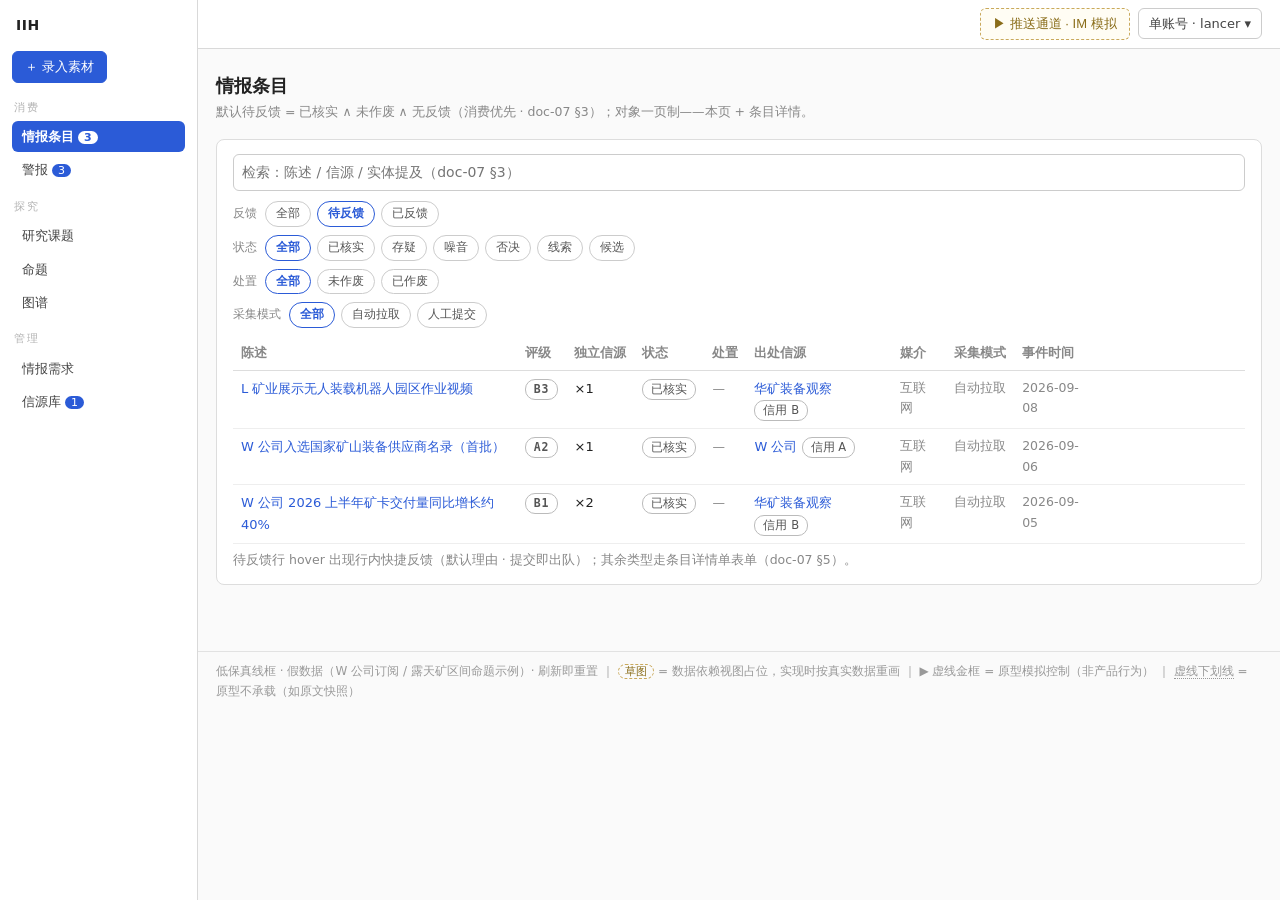
==== commit 34ee248d: "原型：同步产品已落地交互（条目状态机/素材管线/需求采集配置/信源确认闭环/行内快捷反馈）并补警报页 Co-Authored-By: Claude Opus 4.7 <noreply@anthropi" ====
--- a/prototype/index.html
+++ b/prototype/index.html
@@ -81,7 +81,7 @@
 .pipe .todo{color:#aaa}
 form .field{margin-bottom:10px}
 label{display:block;font-size:12.5px;color:#666;margin-bottom:3px}
-input[type=text],select,textarea{width:100%;padding:6px 8px;border:1px solid #ccc;border-radius:6px;font:inherit;background:#fff}
+input[type=text],input[type=date],input[type=number],select,textarea{width:100%;padding:6px 8px;border:1px solid #ccc;border-radius:6px;font:inherit;background:#fff}
 textarea{min-height:64px;resize:vertical}
 .err{color:#c0392b;font-size:12px;margin-top:4px}
 .grid2{display:grid;grid-template-columns:1fr 1fr;gap:14px}
@@ -100,6 +100,25 @@
 #toasts{position:fixed;bottom:18px;left:50%;transform:translateX(-50%);z-index:99;display:flex;flex-direction:column;gap:8px;align-items:center}
 .toast{background:#222;color:#fff;border-radius:8px;padding:8px 16px;font-size:13px;box-shadow:0 2px 10px rgba(0,0,0,.25);max-width:80vw}
 #foot{max-width:1100px;margin:30px auto 24px;padding:10px 18px 0;border-top:1px solid #e2e2e2;color:#999;font-size:12px}
+.listbar{display:flex;justify-content:space-between;align-items:center;gap:10px;flex-wrap:wrap;margin:0 0 14px}
+.listbar .t{font-size:18px;font-weight:700}
+.listbar .acts{display:flex;gap:8px}
+.rowfb{visibility:hidden;display:inline-flex;gap:6px}
+tr:hover .rowfb{visibility:visible}
+.modal{position:fixed;inset:0;background:rgba(0,0,0,.4);z-index:70;display:none;align-items:flex-start;justify-content:center;padding:48px 16px;overflow-y:auto}
+.modal[data-open]{display:flex}
+.modal .modal-card{background:#fff;border-radius:10px;max-width:620px;width:100%;padding:16px 20px;box-shadow:0 10px 40px rgba(0,0,0,.25)}
+.modal .modal-head{display:flex;justify-content:space-between;align-items:center;margin-bottom:10px}
+.fbtypes{display:flex;gap:12px;flex-wrap:wrap;margin-top:4px}
+.fbtypes label{display:inline-flex;gap:4px;align-items:center;color:#444;font-size:13px}
+.transcript{background:#fafafa;border:1px solid #eee;border-radius:6px;padding:10px;font-size:12.5px;white-space:pre-wrap;max-height:260px;overflow-y:auto;margin:8px 0}
+.markrow{display:flex;gap:8px;align-items:center;margin:6px 0;flex-wrap:wrap}
+.markrow .marklabel{font-weight:600;flex:none;min-width:64px}
+.markrow input[type=text]{flex:1;max-width:300px}
+.markhint{font-size:11.5px;color:#999;border-left:2px solid #eee;padding-left:8px;margin:2px 0 4px 72px}
+details.markdetails{margin:8px 0}
+details.markdetails summary{cursor:pointer;font-size:12.5px;color:#2b5bd7;user-select:none}
+.info-i{color:#2b5bd7;cursor:help;font-style:normal;font-weight:700}
 .empty{color:#999;padding:16px 0;text-align:center}
 .diff td:first-child{color:#888;width:180px}
 .arrow{color:#999}
@@ -126,8 +145,6 @@
         <div class="muted">晨间分发汇总 08:00 · 警报事件即时（doc-07 §4）</div>
         <div class="menu-title">引导</div>
         <div><button class="btn small sim" onclick="showOnboard()">▶ 重放冷启动引导（原型模拟首次启用）</button></div>
-        <div class="menu-title">站内收件箱</div>
-        <div class="muted">推送通道的兜底与存档视图（doc-07 §4）</div>
       </div>
     </details>
   </div>
@@ -152,14 +169,20 @@
        {id:'o1', name:'公众号', medium:'互联网', entry:'公众号 ID：huakuang-eq', carriers:'网页 / 文字', freq:'日更', domain:'矿山装备 · 整机与配套'}],
      profile:{stance:'中立偏业内', indep:'通常独立报道；偶转载 W 公司官网公告'},
      fb:{valid:32, factual:1, last:'2026-08-15 有效'},
-     creditNote:'半衰期内累计 +30 → 档 B'},
+     creditNote:'半衰期内累计 +30 → 档 B',
+     adjustments:[
+       {time:'2026-08-15 10:02', delta:1, score:29.5, grade:'B', formula:'v1'},
+       {time:'2026-09-01 08:52', delta:1, score:30.0, grade:'B', formula:'v1'}]},
     {id:'s2', name:'W 公司', type:'公司', credit:'A', status:'已确认', entity:'e1',
      outlets:[
        {id:'o2', name:'官网', medium:'互联网', entry:'https://w-mining.example/news', carriers:'网页', freq:'事件驱动', domain:'公司公告 · 投资者问答'},
        {id:'o3', name:'渠道大会 · 现场', medium:'行业展会', entry:'年度渠道大会（线下场景）', carriers:'录音 / 文字', freq:'每年 9 月', domain:'渠道政策 · 产品规划口径'}],
      profile:{stance:'官方口径', indep:'一次信源'},
      fb:{valid:41, factual:0, last:'2026-09-01 有效'},
-     creditNote:'半衰期内累计 +41 → 档 A'},
+     creditNote:'半衰期内累计 +41 → 档 A',
+     adjustments:[
+       {time:'2026-08-29 14:00', delta:1, score:40.0, grade:'A', formula:'v1'},
+       {time:'2026-09-01 08:52', delta:1, score:41.0, grade:'A', formula:'v1'}]},
     {id:'s3', name:'北方工程机械网', type:'媒体', credit:'B', status:'已确认',
      outlets:[
        {id:'o4', name:'网站', medium:'互联网', entry:'https://north-cm.example', carriers:'网页', freq:'日更', domain:'工程机械 · 矿卡'}],
@@ -177,106 +200,119 @@
        {id:'o6', name:'公众号', medium:'互联网', entry:'公众号 ID：ksquan-daily', carriers:'网页', freq:'日更', domain:'矿山圈内消息'}],
      profile:{stance:'猎奇倾向', indep:'独立性存疑'},
      fb:{valid:4, factual:2, last:'2026-09-04 事实错误'},
-     creditNote:'半衰期内累计 0 → 档 D（事实错误 −2 × 2）'},
+     creditNote:'半衰期内累计 −4 → 档 D（事实错误 −2 × 2）',
+     adjustments:[
+       {time:'2026-09-02 11:00', delta:-2, score:-2.0, grade:'D', formula:'v1'},
+       {time:'2026-09-04 09:10', delta:-2, score:-4.0, grade:'D', formula:'v1'}]},
     {id:'s6', name:'矿业装备出口观察', type:'媒体', credit:'—', status:'待确认',
      found:{channel:'采集发现（R1 采集任务 · 池外自由探索上报）', time:'2026-09-06', entry:'公众号：矿业装备出口观察'},
      note:'未确认的发现不入信源库、不建画像、不参与信用记账（decision-05）'},
   ],
 
   items: [
-    {id:'i1', stmt:'W 公司 2026 上半年矿卡交付量同比增长约 40%', status:'已分发', rating:'B1', indepCount:2,
-     indep:['s1','s2'], provenanceSrc:'s1',
+    {id:'i1', stmt:'W 公司 2026 上半年矿卡交付量同比增长约 40%', status:'已核实', rating:'B1', indepCount:2,
+     indep:['s1','s2'], provenanceSrc:'s1', outlet:'公众号', snapshot:'archive',
      provenance:[
        {src:'s1', outlet:'公众号', role:'首发 · 一次信源 · 本链最早引入', time:'2026-09-05 20:14', carrier:'网页', chain:'A'},
        {src:'s3', outlet:'网站', role:'转载 S1（二次信源）', time:'2026-09-06 09:20', carrier:'网页', chain:'A'},
        {src:'s2', outlet:'官网', role:'公告确认 · 一次信源 · 独立', time:'2026-09-07 18:00', carrier:'网页', chain:'B'},
        {src:'s4', outlet:'网站', role:'转载 S2（二次信源）', time:'2026-09-07 19:40', carrier:'网页', chain:'B'}],
      ratingHistory:[
-       {v:1, time:'2026-09-07 10:12', rating:'B2', basis:'公式 v1：N=1（S1 独立），R=B → 内容可信度 2'},
-       {v:2, time:'2026-09-07 21:03', rating:'B1', basis:'新印证合并：S2 独立印证，N=2 → 内容可信度 1（触发器：新印证合并 · doc-02 §5.1）', current:true}],
+       {v:1, time:'2026-09-07 10:12', rating:'B2', n:1, r:'B', cred:'2', formula:'v1', basis:'公式 v1：N=1（S1 独立），R=B → 内容可信度 2'},
+       {v:2, time:'2026-09-07 21:03', rating:'B1', n:2, r:'B', cred:'1', formula:'v1', basis:'新印证合并：S2 独立印证，N=2 → 内容可信度 1（触发器：新印证合并 · doc-02 §5.1）', current:true}],
      eventTime:'2026-09-05', collectTime:'2026-09-06 08:30', medium:'互联网', carrier:'网页', mode:'自动拉取',
      hits:['r1'], citedBy:[{claim:'c1', as:'证据挂载 · 参数②（在役矿卡保有量）'}], feedbacks:[],
-     trail:[{t:'已核实（B2）', time:'2026-09-07 10:12'},{t:'已分发', time:'2026-09-08 08:00'}],
+     trail:[{t:'已核实（B2）', time:'2026-09-07 10:12'},{t:'评级重评（B2 → B1 · 新印证合并）', time:'2026-09-07 21:03'}],
      attribution:'最早引入方 S1 华矿装备观察（decision-04）'},
 
-    {id:'i6', stmt:'W 公司入选国家矿山装备供应商名录（首批）', status:'已分发', rating:'A2', indepCount:1,
-     indep:['s2'], provenanceSrc:'s2',
+    {id:'i6', stmt:'W 公司入选国家矿山装备供应商名录（首批）', status:'已核实', rating:'A2', indepCount:1,
+     indep:['s2'], provenanceSrc:'s2', outlet:'官网', snapshot:'archive',
      provenance:[{src:'s2', outlet:'官网', role:'公示 · 一次信源', time:'2026-09-07 10:00', carrier:'网页', chain:'A'}],
-     ratingHistory:[{v:1, time:'2026-09-07 11:40', rating:'A2', basis:'公式 v1：N=1，R=A → 内容可信度 2', current:true}],
+     ratingHistory:[{v:1, time:'2026-09-07 11:40', rating:'A2', n:1, r:'A', cred:'2', formula:'v1', basis:'公式 v1：N=1，R=A → 内容可信度 2', current:true}],
      eventTime:'2026-09-06', collectTime:'2026-09-07 10:30', medium:'互联网', carrier:'网页', mode:'自动拉取',
      hits:['r1'], citedBy:[], feedbacks:[],
-     trail:[{t:'已核实（A2）', time:'2026-09-07 11:40'},{t:'已分发', time:'2026-09-08 08:00'}],
+     trail:[{t:'已核实（A2）', time:'2026-09-07 11:40'}],
      attribution:'最早引入方 S2 W 公司（decision-04）'},
 
-    {id:'i3', stmt:'W 公司渠道大会：下一代电驱矿卡计划 2027Q2 量产', status:'候选情报', rating:null, indepCount:null,
-     indep:[], provenanceSrc:'s2',
+    {id:'i3', stmt:'W 公司渠道大会：下一代电驱矿卡计划 2027Q2 量产', status:'候选', rating:null, indepCount:null,
+     indep:[], provenanceSrc:'s2', outlet:'渠道大会 · 现场', snapshot:'transcript', material:'m1',
      provenance:[{src:'s2', outlet:'渠道大会 · 现场', role:'渠道大会发言 · 一次信源（经录音）', time:'2026-09-05 13:20', carrier:'录音', chain:'A'}],
      ratingHistory:[],
      eventTime:'2026-09-05', collectTime:'2026-09-05 14:00', medium:'行业展会', carrier:'录音', mode:'人工提交',
      hits:['r1'], citedBy:[], feedbacks:[],
-     pipe:[{name:'线索 · 采集（ASR 转写）', state:'done', time:'09-05 14:02'},
-           {name:'审查 · 相关性 / 事件同一性 / 有效性初筛', state:'done', time:'09-05 15:10', note:'通过 → 候选情报（命中 R1）'},
+     pipe:[{name:'线索 · 采集（ASR 转写 → 待标记 → 逐人归因）', state:'done', time:'09-05 14:02'},
+           {name:'审查 · 相关性 / 事件同一性 / 有效性初筛', state:'done', time:'09-05 15:10', note:'通过 → 候选（命中 R1）'},
            {name:'核实评级 · 穿透转引链 · 独立信源检索', state:'doing', since:'09-05 15:30'}],
-     trail:[{t:'线索（人工提交 · 不经定向任务化，直接进入审查）', time:'2026-09-05 14:02'},{t:'候选情报', time:'2026-09-05 15:10'}],
-     verifyPreset:{rating:'A2', basis:'公式 v1：N=1（大会发言，暂无独立佐证），R=A → 内容可信度 2'},
+     trail:[{t:'线索（人工提交 · 不经定向任务化，直接进入审查）', time:'2026-09-05 14:02'},{t:'候选', time:'2026-09-05 15:10'}],
+     verifyPreset:{rating:'A2', n:1, r:'A', cred:'2', basis:'公式 v1：N=1（大会发言，暂无独立佐证），R=A → 内容可信度 2'},
      attribution:'最早引入方 S2 W 公司（decision-04）'},
 
-    {id:'i2', stmt:'W 公司中标北方露天矿 12 台百吨级矿卡订单', status:'已消费', rating:'A2', indepCount:1,
-     indep:['s2'], provenanceSrc:'s2',
+    {id:'i2', stmt:'W 公司中标北方露天矿 12 台百吨级矿卡订单', status:'已核实', rating:'A2', indepCount:1,
+     indep:['s2'], provenanceSrc:'s2', outlet:'官网', snapshot:'archive',
      provenance:[{src:'s2', outlet:'官网', role:'中标公告 · 一次信源', time:'2026-08-28 09:00', carrier:'网页', chain:'A'},
                  {src:'s4', outlet:'网站', role:'转载 S2（二次信源）', time:'2026-08-29 10:00', carrier:'网页', chain:'A'}],
-     ratingHistory:[{v:1, time:'2026-08-29 14:00', rating:'A2', basis:'公式 v1：N=1，R=A → 内容可信度 2', current:true}],
+     ratingHistory:[{v:1, time:'2026-08-29 14:00', rating:'A2', n:1, r:'A', cred:'2', formula:'v1', basis:'公式 v1：N=1，R=A → 内容可信度 2', current:true}],
      eventTime:'2026-08-28', collectTime:'2026-08-28 10:00', medium:'互联网', carrier:'网页', mode:'自动拉取',
      hits:['r1'], citedBy:[{claim:'c2', as:'判定证据'}],
      feedbacks:[{type:'有效', reason:'快捷 · 有效', time:'2026-09-01 08:52', routing:'信用 ↑（归因：S2 W 公司）· 需求/采集配置正向微调'}],
-     trail:[{t:'已核实（A2）', time:'2026-08-29 14:00'},{t:'已分发', time:'2026-08-30 08:00'},{t:'已消费（反馈：有效）', time:'2026-09-01 08:52'}],
+     trail:[{t:'已核实（A2）', time:'2026-08-29 14:00'}],
      attribution:'最早引入方 S2 W 公司（decision-04）'},
 
-    {id:'i5', stmt:'西部某省拟出台矿卡新能源置换补贴政策（征求意见稿）', status:'候选情报', rating:null, indepCount:null,
-     indep:[], provenanceSrc:'s4',
+    {id:'i5', stmt:'西部某省拟出台矿卡新能源置换补贴政策（征求意见稿）', status:'候选', rating:null, indepCount:null,
+     indep:[], provenanceSrc:'s4', outlet:'网站', snapshot:'archive',
      provenance:[{src:'s4', outlet:'网站', role:'首发报道', time:'2026-08-20 16:00', carrier:'网页', chain:'A'},
                  {src:'s3', outlet:'网站', role:'跟进报道 · 疑似同源', time:'2026-09-07 09:00', carrier:'网页', chain:'A'}],
      ratingHistory:[],
      eventTime:'2026-08-20', collectTime:'2026-08-20 16:10', medium:'互联网', carrier:'网页', mode:'自动拉取',
      hits:['r1'], citedBy:[], feedbacks:[],
      pipe:[{name:'线索 · 采集（解析）', state:'done', time:'08-20 16:10'},
-           {name:'审查 · 相关性 / 事件同一性 / 有效性初筛', state:'done', time:'08-20 17:00', note:'通过 → 候选情报'},
+           {name:'审查 · 相关性 / 事件同一性 / 有效性初筛', state:'done', time:'08-20 17:00', note:'通过 → 候选'},
            {name:'核实评级 · 独立信源检索（第一次：无法完成 → 存疑）', state:'done', time:'08-24 10:00', note:'核实无法完成，无独立佐证 → 挂存疑（复核兜底期 11-22）'},
-           {name:'存疑复核 · 新证据命中事件级合并键（doc-05 §4）', state:'done', time:'09-07 09:05', note:'S3 跟进报道命中 → 回候选情报，重新核实'},
+           {name:'存疑复核 · 新证据命中事件级合并键（doc-05 §4）', state:'done', time:'09-07 09:05', note:'S3 跟进报道命中 → 回候选，重新核实'},
            {name:'核实评级 · 重新核实', state:'doing', since:'09-07 09:10'}],
-     trail:[{t:'候选情报', time:'2026-08-20 17:00'},{t:'存疑（核实无法完成）', time:'2026-08-24 10:00'},{t:'候选情报（事件驱动复核回流）', time:'2026-09-07 09:05'}],
+     trail:[{t:'候选', time:'2026-08-20 17:00'},{t:'存疑（核实无法完成）', time:'2026-08-24 10:00'},{t:'候选（事件驱动复核回流）', time:'2026-09-07 09:05'}],
      attribution:'—'},
 
-    {id:'i4', stmt:'W 公司收购 J 矿电驱动部件厂', status:'作废', rating:null, indepCount:1,
-     indep:['s5'], provenanceSrc:'s5',
+    {id:'i4', stmt:'W 公司收购 J 矿电驱动部件厂', status:'已核实', retracted:true, rating:'D4', indepCount:1,
+     indep:['s5'], provenanceSrc:'s5', outlet:'公众号', snapshot:'archive',
      provenance:[{src:'s5', outlet:'公众号', role:'爆料 · 唯一信源', time:'2026-08-20 08:00', carrier:'网页', chain:'A'}],
-     ratingHistory:[{v:1, time:'2026-08-21 09:00', rating:'D4', basis:'公式 v1：N=1，R=D → 内容可信度 4'},
-                    {time:'2026-09-04 09:10', rating:'作废', basis:'事实错误反馈（理由必填）：公告已辟谣——收购主体为其控股股东，非 W 公司。触发级联重估：C2 → 重估中'}],
+     ratingHistory:[{v:1, time:'2026-08-21 09:00', rating:'D4', n:1, r:'D', cred:'4', formula:'v1', basis:'公式 v1：N=1，R=D → 内容可信度 4', current:true}],
      eventTime:'2026-08-19', collectTime:'2026-08-20 08:05', medium:'互联网', carrier:'网页', mode:'自动拉取',
      hits:['r1'], citedBy:[{claim:'c2', as:'判定证据（已失效）'}],
      feedbacks:[{type:'事实错误', reason:'公告已辟谣：收购主体为其控股股东，非 W 公司', time:'2026-09-04 09:10', routing:'条目 → 作废并级联重估 · 信用 ↓↓（归因：S5 矿山圈快报）· 核实收紧（独立信源计数要求提高）'}],
-     trail:[{t:'已核实（D4）', time:'2026-08-21 09:00'},{t:'已分发', time:'2026-08-22 08:00'},{t:'已消费（反馈：有效）', time:'2026-08-23 08:40'},{t:'作废（事实错误 → 级联重估 C2）', time:'2026-09-04 09:10'}],
+     trail:[{t:'已核实（D4）', time:'2026-08-21 09:00'},{t:'作废（事实错误 → 级联重估 C2）', time:'2026-09-04 09:10'}],
      attribution:'最早引入方 S5 矿山圈快报（decision-04）'},
 
-    {id:'i7', stmt:'W 公司向东南亚矿业公司交付 20 台电动矿卡', status:'已消费', rating:'A2', indepCount:1,
-     indep:['s2'], provenanceSrc:'s2',
+    {id:'i7', stmt:'W 公司向东南亚矿业公司交付 20 台电动矿卡', status:'已核实', rating:'A2', indepCount:1,
+     indep:['s2'], provenanceSrc:'s2', outlet:'官网', snapshot:'archive',
      provenance:[{src:'s2', outlet:'官网', role:'交付公告 · 一次信源', time:'2026-05-10 09:00', carrier:'网页', chain:'A'}],
-     ratingHistory:[{v:1, time:'2026-05-11 10:00', rating:'A2', basis:'公式 v1：N=1，R=A → 内容可信度 2', current:true}],
+     ratingHistory:[{v:1, time:'2026-05-11 10:00', rating:'A2', n:1, r:'A', cred:'2', formula:'v1', basis:'公式 v1：N=1，R=A → 内容可信度 2', current:true}],
      eventTime:'2026-05-09', collectTime:'2026-05-10 09:05', medium:'互联网', carrier:'网页', mode:'自动拉取',
      hits:['r1'], citedBy:[{claim:'c3', as:'证伪依据'}],
      feedbacks:[{type:'有效', reason:'快捷 · 有效', time:'2026-05-12 08:30', routing:'信用 ↑（归因：S2 W 公司）'}],
-     trail:[{t:'已核实（A2）', time:'2026-05-11 10:00'},{t:'已分发', time:'2026-05-12 08:00'},{t:'已消费（反馈：有效）', time:'2026-05-12 08:30'}],
+     trail:[{t:'已核实（A2）', time:'2026-05-11 10:00'}],
      attribution:'最早引入方 S2 W 公司（decision-04）'},
 
     {id:'i8', stmt:'L 矿业展示无人装载机器人园区作业视频', status:'已核实', rating:'B3', indepCount:1,
-     indep:['s1'], provenanceSrc:'s1',
+     indep:['s1'], provenanceSrc:'s1', outlet:'公众号', snapshot:'archive',
      provenance:[{src:'s1', outlet:'公众号', role:'首发 · 一次信源', time:'2026-09-08 20:00', carrier:'网页', chain:'A'}],
-     ratingHistory:[{v:1, time:'2026-09-09 09:00', rating:'B3', basis:'公式 v1：N=1，R=B → 内容可信度 3', current:true}],
+     ratingHistory:[{v:1, time:'2026-09-09 09:00', rating:'B3', n:1, r:'B', cred:'3', formula:'v1', basis:'公式 v1：N=1，R=B → 内容可信度 3', current:true}],
      eventTime:'2026-09-08', collectTime:'2026-09-08 20:10', medium:'互联网', carrier:'网页', mode:'自动拉取',
      hits:[], citedBy:[], feedbacks:[],
      trail:[{t:'已核实（B3）', time:'2026-09-09 09:00'}],
      attribution:'最早引入方 S1 华矿装备观察（decision-04）',
      note:'断连孤岛演示：不命中任何激活需求、实体不与课题邻域连通——图谱页提示新话题（doc-02 §3）'},
+
+    {id:'i9', stmt:'W 公司渠道大会公布电驱矿卡量产时间表（通稿转载）', status:'噪音', rating:null, indepCount:null,
+     indep:[], provenanceSrc:'s4', outlet:'网站', snapshot:'archive',
+     provenance:[{src:'s4', outlet:'网站', role:'转载 S2 通稿（二次信源）', time:'2026-09-05 18:30', carrier:'网页', chain:'A'}],
+     ratingHistory:[],
+     eventTime:'2026-09-05', collectTime:'2026-09-05 18:32', medium:'互联网', carrier:'网页', mode:'自动拉取',
+     hits:[], citedBy:[], feedbacks:[],
+     review:{rationale:'与 I3（渠道大会发言）同源通稿——事件同一性判定为重复，审查否决', reason:'重复', time:'2026-09-05 18:40'},
+     trail:[{t:'线索', time:'2026-09-05 18:32'},{t:'噪音（审查否决 · 重复）', time:'2026-09-05 18:40'}],
+     attribution:'—',
+     note:'噪音 = 审查否决的终态（doc-02 §4.2）：消费方可携理由提审查异议 → 重审通过回候选'},
   ],
 
   tasks: [
@@ -328,7 +364,7 @@
     {id:'c2', stmt:'W 公司下一代矿卡将全系采用电驱路线', status:'重估中', confidence:'中（重估前）', registered:'2026-09-01', registrant:'消费方', byTask:'t2',
      spawnedReqs:[], evidence:[{item:'i2', as:'判定证据'},{item:'i4', as:'判定证据（已失效）'}],
      diff:[
-       {obj:'情报条目 I4（触发源）', before:'D4 · 已消费', after:'作废（事实错误）'},
+       {obj:'情报条目 I4（触发源）', before:'D4 · 已核实', after:'D4 · 已核实 ∧ 已作废（事实错误）'},
        {obj:'命题 C2 状态', before:'结论', after:'重估中'},
        {obj:'C2 置信度', before:'中（公式 v1：M=2，W=4）', after:'重估中（维持 / 修订 / 降级存疑 / 推翻）'}],
      reasoning:[
@@ -347,12 +383,31 @@
 
   reqs: [
     {id:'r1', name:'长期跟踪 W 公司动态', status:'激活', window:'常驻',
-     spec:{topics:'矿卡 · 订单 · 业绩 · 战略动向', keywords:'W 公司；矿卡；交付量；订单；电驱', pref:'一次信源优先，媒体次之', timing:'晨间分发汇总（批量）'},
-     coverage:{distr:86, cons:74}, recentHits:['i1','i6','i3','i2']},
+     freq:'1h', sources:['s1','s2'], eventWindow:'一周内', explore:'0.2',
+     validFrom:'2026-09-03', validUntil:null,
+     contentSpec:'主题：矿卡、订单、业绩、战略动向\n关注对象：W 公司；一次信源优先，媒体次之\n节奏：晨间分发汇总（批量）',
+     lastCollected:'2026-09-08 08:00', recentHits:['i1','i6','i3','i2']},
     {id:'r2', name:'盯输入：国内露天矿数量与分布', status:'激活', window:'至 T1 结题', spawnedBy:'t1', hits:[]},
     {id:'r3', name:'盯输入：在役矿卡保有量 / 车龄与更换率', status:'激活', window:'至 T1 结题', spawnedBy:'t1', hits:['i1']},
     {id:'r4', name:'盯输入：整机均价 / 电驱渗透率', status:'激活', window:'至 T1 结题', spawnedBy:'t1', hits:['i2']},
-    {id:'r5', name:'跟踪竞品 Z 公司动态', status:'暂停', window:'常驻', coverage:{distr:12, cons:5}},
+    {id:'r5', name:'跟踪竞品 Z 公司动态', status:'暂停', window:'常驻',
+     freq:'24h', sources:null, eventWindow:null, explore:null, validFrom:'2026-08-01', validUntil:null,
+     contentSpec:'主题：Z 公司、矿卡、订单动态'},
+  ],
+
+  materials: [
+    {id:'m1', filename:'渠道大会_主论坛.m4a', status:'已完成', medium:'行业展会', collected:'2026-09-05 13:20',
+     duration:2530, item:'i3',
+     transcript:'[00:12] 王强（渠道部）：各位渠道伙伴，欢迎参加 W 公司年度渠道大会……\n[08:40] 李彦（研究院）：大家最关心的下一代电驱矿卡，我们计划 2027 年二季度量产，目前台架试验进度符合预期……\n[21:05] 王强（渠道部）：渠道政策方面，明年返点与样车支持将向电驱产品线倾斜……'},
+    {id:'m2', filename:'渠道大会_闭门交流.m4a', status:'待标记', medium:'行业展会', collected:'2026-09-06 09:40',
+     duration:1870,
+     speakers:[
+       {label:'发言人1', hint:'开场自报「我负责矿卡事业部」，谈整机交付节奏——疑为 W 公司矿卡事业部负责人'},
+       {label:'发言人2', hint:'提到「我们研究院做的台架试验」，回应技术细节——疑为研究院人员'}],
+     transcript:'[00:08] 发言人1：闭门环节我直说，明年整机交付节奏会比今年再提一档……\n[06:32] 发言人2：台架试验那边，电驱桥的可靠性数据下季度能给结论……\n[15:47] 发言人1：海外渠道不用太担心，东南亚那几个大单交付都很稳……'},
+    {id:'m3', filename:'客户访谈_矿场调度.wav', status:'抽取失败', medium:'用户访谈', collected:'2026-09-07 16:05',
+     duration:950, failure:'陈述抽取失败：LLM 网关超时（504）', retries:2,
+     transcript:'[00:15] 发言人1：我们现在在役的矿卡平均车龄六年往上……'},
   ],
 
   alerts: [
@@ -361,7 +416,7 @@
     {id:'al2', kind:'评级重评完成', level:'中', time:'2026-09-07 21:05', read:false,
      title:'I1 评级 B2 → B1', body:'新印证合并：独立信源 1 → 2（S2 公告确认）。下游引用取当前值。', to:'item/i1', toLabel:'查看评级历史'},
     {id:'al3', kind:'存疑复核', level:'中', time:'2026-09-07 09:05', read:false,
-     title:'I5 已回候选情报，重新核实', body:'新证据命中事件级合并键（doc-05 §4 事件驱动）——多数情形无需操作。', to:'item/i5', toLabel:'查看条目'},
+     title:'I5 已回候选，重新核实', body:'新证据命中事件级合并键（doc-05 §4 事件驱动）——多数情形无需操作。', to:'item/i5', toLabel:'查看条目'},
   ],
 
   entities: [
@@ -381,16 +436,15 @@
   ],
 };
 
-const FB_TYPES = ['有效','不相关','过期','重复/噪音','评级异议','事实错误'];
+const FB_TYPES = ['有效','不相关','过期','重复 / 噪音','评级异议','事实错误'];
 const ROUTING_NOTE = {
   '有效':'信用 ↑（归因至最早引入方）· 需求/采集配置正向微调',
   '不相关':'已路由：需求 / 采集配置修正',
   '过期':'已路由：采集频率、时效参数',
-  '重复/噪音':'已路由：审查（去重 / 初筛）迭代',
+  '重复 / 噪音':'已路由：审查（去重 / 初筛）迭代',
   '评级异议':'已触发评级重评（doc-02 §5.1）',
   '事实错误':'条目 → 作废并级联重估 · 信用 ↓↓ · 核实收紧',
 };
-const STATUS_ORDER = ['已核实','已分发','已消费','存疑','作废','候选情报','线索'];
 
 /* ================= 工具 ================= */
 const $ = s => document.querySelector(s);
@@ -400,7 +454,7 @@
 const claim = id => DB.claims.find(x => x.id === id);
 const req = id => DB.reqs.find(x => x.id === id);
 const srcName = id => { const s = src(id); return s ? s.name : '—'; };
-const srcLink = id => { const s = src(id); return s ? `<a href="#/source/${id}">${esc(s.name)}</a> <span class="pill">信用 ${s.credit}</span>` : '—'; };
+const srcLink = id => { const s = src(id); return s ? `<a href="#/source/${id}">${esc(s.name)}</a>${s.credit ? ` <span class="pill">信用 ${s.credit}</span>` : ''}` : '—'; };
 const itemLink = id => { const i = item(id); return i ? `<a href="#/item/${id}">${esc(i.stmt)}</a>` : '—'; };
 const task = id => DB.tasks.find(x => x.id === id);
 const taskLink = id => { const t = task(id); return t ? `<a href="#/task/${id}">${esc(t.question)}</a>` : '—'; };
@@ -412,10 +466,13 @@
 const ratingPill = r => r ? `<span class="pill rating">${esc(r)}</span>` : '<span class="pill dashed">未评级</span>';
 const statusPill = s => `<span class="pill${s==='作废'?' dashed':''}">${esc(s)}</span>`;
 const fbTypePill = t => `<span class="pill">${esc(t)}</span>`;
-const inboxCount = () =>
-  DB.items.filter(i => i.status === '已分发').length +
-  DB.alerts.filter(a => !a.read).length +
+const feedbackPendingCount = () =>
+  DB.items.filter(i => i.status === '已核实' && !i.retracted && !i.feedbacks.length).length;
+const sourcesPendingCount = () =>
   DB.sources.filter(s => s.status === '待确认').length;
+const alertsUnreadCount = () =>
+  DB.alerts.filter(a => !a.read).length;
+const isFeedbackPending = i => i.status === '已核实' && !i.retracted && !i.feedbacks.length;
 
 function toast(msg){
   const d = document.createElement('div');
@@ -426,31 +483,33 @@
 function refresh(){ render(); renderIm(); }
 
 /* ================= 路由 ================= */
-const NAV_MAP = {inbox:'inbox', items:'items', item:'items', tasks:'tasks', task:'tasks',
+const NAV_MAP = {items:'items', item:'items', alerts:'alerts', tasks:'tasks', task:'tasks',
                  claims:'claims', claim:'claims', graph:'graph',
                  reqs:'reqs', requirement:'reqs', sources:'sources', source:'sources', submit:null};
 let PENDING_FB = null;   // 待补理由的事实错误反馈（跳详情）
 let PENDING_REQ = null;  // 图谱孤岛预填的新情报需求（原型）
-let UI = {itemStatus:'已核实起', itemMode:'全部', itemQ:'', subFiles:[], subText:'', detail:{}, graphView:'实体视图', graphSel:null, onboard:false};
+let UI = {itemFeedback:'待反馈', itemStatus:'全部', itemDisp:'全部', itemMode:'全部', itemQ:'',
+          subFiles:[], subText:'', detail:{}, graphView:'实体视图', graphSel:null, onboard:false, probeReq:null};
 
 function route(){
-  const h = location.hash.replace(/^#\/?/, '') || 'inbox';
+  const h = location.hash.replace(/^#\/?/, '') || 'items';
   const [page, id] = h.split('/');
   return {page, id};
 }
 const NAV_GROUPS = [
-  ['消费', [['inbox','收件箱'],['items','情报条目']]],
+  ['消费', [['items','情报条目'], ['alerts','警报']]],
   ['探究', [['tasks','研究课题'],['claims','命题'],['graph','图谱']]],
   ['管理', [['reqs','情报需求'],['sources','信源库']]],
 ];
 function renderNav(active){
   $('#nav').innerHTML = NAV_GROUPS.map(([g, links]) => `<div><div class="grp">${g}</div>` +
-    links.map(([p, label]) =>
-      `<a href="#/${p}" class="${active===p?'active':''}">${label}${p==='inbox'?`<span class="cnt">${inboxCount()}</span>`:''}</a>`
-    ).join('') + '</div>').join('');
+    links.map(([p, label]) => {
+      const cnt = p === 'items' ? feedbackPendingCount() : p === 'sources' ? sourcesPendingCount() : p === 'alerts' ? alertsUnreadCount() : 0;
+      return `<a href="#/${p}" class="${active===p?'active':''}">${label}${cnt?`<span class="cnt">${cnt}</span>`:''}</a>`;
+    }).join('') + '</div>').join('');
 }
 const PAGES = {
-  inbox: renderInbox, items: renderItems, item: renderItemDetail,
+  items: renderItems, item: renderItemDetail, alerts: renderAlerts,
   tasks: renderTasks, task: renderTaskDetail,
   claims: renderClaims, claim: renderClaimDetail, graph: renderGraph,
   reqs: renderReqs, requirement: renderReqDetail,
@@ -460,100 +519,72 @@
   const {page, id} = route();
   if (!(page === 'item' && id === PENDING_FB)) PENDING_FB = null;   // 事实错误跳详情：仅目标页保留预选
   renderNav(NAV_MAP[page]);
-  const fn = PAGES[page] || PAGES.inbox;
+  const fn = PAGES[page] || PAGES.items;
   $('#app').innerHTML = onboardOverlay() + (id ? fn(id) : fn());
   if (PENDING_FB){ const el = $('#fb-reason-' + PENDING_FB); if (el) el.focus(); }
   window.scrollTo(0, 0);
 }
-
-/* ================= 收件箱 ================= */
-function renderInbox(){
-  const pending = DB.items.filter(i => i.status === '已分发');
-  const alerts = DB.alerts;
-  const pendSrc = DB.sources.filter(s => s.status === '待确认');
-  return `
-  <h1 class="page">收件箱</h1>
-  <div class="sub">三类待办聚合：待反馈条目 · 警报汇总 · 待确认信源（新信源确认队列 · decision-05）。站内收件箱为推送通道的兜底与存档（doc-07 §4）。</div>
-
-  <div class="box"><h2>已分发待反馈</h2>
-    ${pending.length ? pending.map(i => `
-      <div style="border-bottom:1px solid #eee;padding:10px 0;">
-        <div><a href="#/item/${i.id}"><b>${esc(i.stmt)}</b></a></div>
-        <div class="meta" style="display:flex;gap:8px;align-items:center;flex-wrap:wrap;margin:6px 0;">
-          ${ratingPill(i.rating)} <span class="pill">独立信源 ×${i.indepCount}</span>
-          <span class="muted">事件时间 ${esc(i.eventTime)} · 命中 ${i.hits.map(reqLink).join('、') || '—'}</span>
-        </div>
-        <div class="fbrow">${fbQuickRow(i.id)}</div>
-      </div>`).join('') : '<div class="empty">无待反馈条目</div>'}
-  </div>
-
-  <div class="box"><h2>警报汇总</h2>
-    ${alerts.map((a, n) => `
-      <div class="alertrow ${a.level==='高'?'high':''} ${a.read?'':'unread'}">
-        <span class="kind">${esc(a.kind)}</span>
-        <span style="flex:1"><span class="t">${esc(a.title)}</span><br><span class="muted">${esc(a.body)}</span></span>
-        <span class="muted" style="white-space:nowrap;">${esc(a.time)}</span>
-        <a class="btn small" href="#/${a.to}" onclick="alertRead(${n})">${esc(a.toLabel)}</a>
-      </div>`).join('')}
-    <div class="muted" style="margin-top:8px">警报与日常分发区分级别，经推送通道即时送达（doc-07 §2.5）。</div>
-  </div>
-
-  <div class="box"><h2>待确认信源（新信源确认队列）</h2>
-    ${pendSrc.length ? pendSrc.map(s => `
-      <div style="border-bottom:1px solid #eee;padding:10px 0;">
-        <div><b>${esc(s.name)}</b> <span class="pill">${esc(s.type)}</span> <span class="pill dashed">待确认</span></div>
-        <div class="muted" style="margin:4px 0">${esc(s.found.channel)} · ${esc(s.found.time)} · ${esc(s.note)}</div>
-        <div class="fbrow">
-          <button class="btn small primary" onclick="confirmSource('${s.id}')">确认入信源库</button>
-          <button class="btn small" onclick="ignoreSource('${s.id}')">忽略</button>
-        </div>
-      </div>`).join('') : '<div class="empty">队列为空</div>'}
-    <div class="muted" style="margin-top:8px">双通道：人工登记 / 采集发现；准入一律经确认（decision-05）。</div>
-  </div>`;
-}
+function openPanel(id){ const el = document.getElementById(id); if (el) el.setAttribute('data-open',''); }
+function closePanel(id){ const el = document.getElementById(id); if (el) el.removeAttribute('data-open'); }
 
 /* ================= 情报条目 ================= */
-const ITEM_FILTER_STATUS = ['已核实起','线索','候选情报','存疑','作废','全部状态'];
+const ITEM_FILTER_FEEDBACK = ['全部','待反馈','已反馈'];
+const ITEM_FILTER_STATUS = ['全部','已核实','存疑','噪音','否决','线索','候选'];
+const ITEM_FILTER_DISP = ['全部','未作废','已作废'];
 const ITEM_FILTER_MODE = ['全部','自动拉取','人工提交'];
 
 function renderItems(){
   const q = (UI.itemQ || '').trim().toLowerCase();
   const rows = DB.items.filter(i => {
-    const st = UI.itemStatus;
-    const okSt = st === '全部状态' ? true
-      : st === '已核实起' ? ['已核实','已分发','已消费','存疑','作废'].includes(i.status)
-      : i.status === st;
-    const okMode = UI.itemMode === '全部' ? true : i.mode === UI.itemMode;
+    const okFb = UI.itemFeedback === '全部' ? true
+      : UI.itemFeedback === '待反馈' ? isFeedbackPending(i)
+      : i.feedbacks.length > 0;
+    const okSt = UI.itemStatus === '全部' || i.status === UI.itemStatus;
+    const okDisp = UI.itemDisp === '全部' ? true
+      : UI.itemDisp === '未作废' ? !i.retracted : !!i.retracted;
+    const okMode = UI.itemMode === '全部' || i.mode === UI.itemMode;
     const hay = [i.stmt, srcName(i.provenanceSrc), ...itemEntities(i.id).map(e => e.name)].join(' ').toLowerCase();
     const okQ = !q || hay.includes(q);
-    return okSt && okMode && okQ;
+    return okFb && okSt && okDisp && okMode && okQ;
   }).sort((a,b) => (b.eventTime||'').localeCompare(a.eventTime||''));
   return `
   <h1 class="page">情报条目</h1>
-  <div class="sub">已核实起全状态可滤（doc-07 §3）；对象一页制——本页 + 条目详情。</div>
+  <div class="sub">默认待反馈 = 已核实 ∧ 未作废 ∧ 无反馈（消费优先 · doc-07 §3）；对象一页制——本页 + 条目详情。</div>
   <div class="box">
     <div class="field" style="margin:0 0 10px"><input type="text" id="item-q" placeholder="检索：陈述 / 信源 / 实体提及（doc-07 §3）" value="${esc(UI.itemQ)}" oninput="setItemQ(this.value)"></div>
+    <div class="chips"><span class="lbl">反馈</span>${ITEM_FILTER_FEEDBACK.map(f =>
+      `<span class="chip ${UI.itemFeedback===f?'on':''}" onclick="setItemFeedback('${f}')">${f}</span>`).join('')}</div>
     <div class="chips"><span class="lbl">状态</span>${ITEM_FILTER_STATUS.map(s =>
       `<span class="chip ${UI.itemStatus===s?'on':''}" onclick="setItemFilter('${s}')">${s}</span>`).join('')}</div>
+    <div class="chips"><span class="lbl">处置</span>${ITEM_FILTER_DISP.map(d =>
+      `<span class="chip ${UI.itemDisp===d?'on':''}" onclick="setItemDisp('${d}')">${d}</span>`).join('')}</div>
     <div class="chips"><span class="lbl">采集模式</span>${ITEM_FILTER_MODE.map(m =>
       `<span class="chip ${UI.itemMode===m?'on':''}" onclick="setItemMode('${m}')">${m}</span>`).join('')}</div>
     <table>
-      <tr><th>陈述</th><th>评级</th><th>独立信源</th><th>状态</th><th>出处信源</th><th>媒介 / 载体</th><th>采集模式</th><th>事件时间</th></tr>
+      <tr><th>陈述</th><th>评级</th><th>独立信源</th><th>状态</th><th>处置</th><th>出处信源</th><th>媒介</th><th>采集模式</th><th>事件时间</th><th></th></tr>
       ${rows.length ? rows.map(i => `
         <tr>
           <td><a href="#/item/${i.id}">${esc(i.stmt)}</a>${i.mode==='人工提交'?' <span class="pill">人工提交</span>':''}</td>
           <td>${ratingPill(i.rating)}</td>
           <td>${i.indepCount!=null?`×${i.indepCount}`:'—'}</td>
           <td>${statusPill(i.status)}</td>
+          <td>${i.retracted?'<span class="pill dashed">作废</span>':'<span class="muted">—</span>'}</td>
           <td>${srcLink(i.provenanceSrc)}</td>
-          <td class="muted">${esc(i.medium)} / ${esc(i.carrier)}</td>
+          <td class="muted">${esc(i.medium)}</td>
           <td class="muted">${esc(i.mode)}</td>
           <td class="muted">${esc(i.eventTime)}</td>
-        </tr>`).join('') : `<tr><td colspan="8"><div class="empty">当前筛选下无条目${UI.itemStatus==='存疑'?'——上一存疑项 I5 已于 09-07 事件驱动复核回流（doc-05 §4）':''}</div></td></tr>`}
+          <td>${isFeedbackPending(i)?`<span class="rowfb">
+            <button class="chip" onclick="fbQuick('${i.id}','有效')" title="快捷反馈（默认理由）">有效</button>
+            <button class="chip" onclick="fbQuick('${i.id}','重复 / 噪音')" title="快捷反馈（默认理由）">重复 / 噪音</button>
+          </span>`:''}</td>
+        </tr>`).join('') : `<tr><td colspan="10"><div class="empty">当前筛选下无条目</div></td></tr>`}
     </table>
+    <div class="muted" style="margin-top:6px">待反馈行 hover 出现行内快捷反馈（默认理由 · 提交即出队）；其余类型走条目详情单表单（doc-07 §5）。</div>
   </div>`;
 }
+function setItemFeedback(f){ UI.itemFeedback = f; render(); }
 function setItemFilter(s){ UI.itemStatus = s; render(); }
+function setItemDisp(d){ UI.itemDisp = d; render(); }
 function setItemMode(m){ UI.itemMode = m; render(); }
 function setItemQ(v){
   UI.itemQ = v; render();
@@ -563,7 +594,7 @@
 
 function fbQuickRow(id){
   const i = item(id);
-  if (i.feedbacks.length && ['已消费','作废'].includes(i.status))
+  if (i.feedbacks.length)
     return `<span class="done-note">✓ 已反馈 · ${esc(i.feedbacks[i.feedbacks.length-1].type)}（${esc(i.feedbacks[i.feedbacks.length-1].reason)}）</span>`;
   return FB_TYPES.map(t =>
     t === '事实错误'
@@ -584,6 +615,17 @@
   return `<div class="box"><h2 style="cursor:pointer;user-select:none" onclick="toggleDetail('${key}')">${open?'▾':'▸'} ${title}${summary?` <span class="muted" style="font-weight:400;font-size:12.5px">${summary}</span>`:''}${tag?` <span class="sketch-tag">${tag}</span>`:''}</h2>${open?content:''}</div>`;
 }
 function ratingDims(r){ return r ? [r[0], r.slice(1)] : [null,null]; }
+function snapshotCell(i){
+  if (i.snapshot === 'transcript'){
+    const m = DB.materials.find(x => x.id === i.material);
+    return m ? `<details class="markdetails"><summary>转写稿（${esc(m.filename)}）</summary><pre class="transcript">${esc(m.transcript)}</pre></details>` : '—';
+  }
+  if (i.mode === '人工提交'){
+    const txt = i.originalText || i.stmt;
+    return `<details class="markdetails"><summary>提交文本</summary><pre class="transcript">${esc(txt)}</pre></details>`;
+  }
+  return `<span class="stub" title="自动条目为存档链接（对象存储回放，CSP sandbox · doc-07 §3）；原型不承载">存档页 ↗</span>`;
+}
 
 function renderItemDetail(id){
   const i = item(id); if (!i) return '<div class="empty">条目不存在</div>';
@@ -595,19 +637,19 @@
   const cur = i.ratingHistory.find(r => r.current) || i.ratingHistory[i.ratingHistory.length-1];
   const chainCount = Object.keys(chainGroups).length;
 
-  // L0 · sticky 上下文条（陈述 + 评级 + 状态 + 上下条目）
+  // L0 · sticky 上下文条（陈述 + 评级 + 状态 + 处置 + 上下条目）
   const sticky = `<div class="detail-sticky">
     ${prev?`<a class="btn small" href="#/item/${prev.id}" title="${esc(prev.stmt)}">‹</a>`:'<span class="btn small" style="opacity:.4;cursor:default">‹</span>'}
     ${next?`<a class="btn small" href="#/item/${next.id}" title="${esc(next.stmt)}">›</a>`:'<span class="btn small" style="opacity:.4;cursor:default">›</span>'}
     <span class="stmt">${esc(i.stmt)}</span>
-    ${ratingPill(i.rating)} ${statusPill(i.status)} ${i.indepCount!=null?`<span class="pill">独立 ×${i.indepCount}</span>`:''}
+    ${ratingPill(i.rating)} ${statusPill(i.status)} ${i.retracted?'<span class="pill dashed">作废</span>':''} ${i.indepCount!=null?`<span class="pill">独立 ×${i.indepCount}</span>`:''}
   </div>`;
 
   // L1 · hero（摘要优先）
   const hero = `<div class="box">
     <h2>${esc(i.stmt)}</h2>
     <div style="display:flex;gap:8px;align-items:center;flex-wrap:wrap;margin:4px 0 8px">
-      ${statusPill(i.status)} ${ratingPill(i.rating)}${grade?`<span class="muted">信源${esc(grade)} · 可信度${esc(cred)}</span>`:''} ${i.indepCount!=null?`<span class="pill">独立信源 ×${i.indepCount}</span>`:''}
+      ${statusPill(i.status)} ${i.retracted?'<span class="pill dashed">作废</span>':''} ${ratingPill(i.rating)}${grade?`<span class="muted">信源${esc(grade)} · 可信度${esc(cred)}</span>`:''} ${i.indepCount!=null?`<span class="pill">独立信源 ×${i.indepCount}</span>`:''}
     </div>
     <div class="muted">出处 ${srcLink(i.provenanceSrc)} · 事件时间 ${esc(i.eventTime)} · 采集 ${esc(i.collectTime)} · ${esc(i.medium)} / ${esc(i.carrier)} · ${esc(i.mode)}</div>
     <h3 style="margin-top:10px">状态迁移</h3>
@@ -616,62 +658,81 @@
 
   // L1 · 状态自适应主区
   let mainRegion = '';
-  if (['线索','候选情报'].includes(i.status) && i.pipe){
+  if (['线索','候选'].includes(i.status) && i.pipe){
     mainRegion = `<div class="box"><h2>流水线进度（线索 → 审查 → 核实评级）</h2>
       <ul class="pipe">${i.pipe.map(p => `
         <li><span class="st ${p.state}">${p.state==='done'?'✓':p.state==='doing'?'●':'○'}</span>
         <span>${esc(p.name)} ${p.time?`<span class="muted">${esc(p.time)}</span>`:''}${p.since?`<span class="muted">自 ${esc(p.since)}</span>`:''}${p.note?`<br><span class="muted">${esc(p.note)}</span>`:''}</span></li>`).join('')}
       </ul>
       <div class="fbrow"><button class="btn small primary" onclick="pipeAdvance('${i.id}')">▶ 模拟推进（原型专用）</button></div>
-      <div class="muted" style="margin-top:6px">人工提交不经定向任务化，直接进入审查（doc-06 §3）；核实完成后经正常分发回来。</div>
+      <div class="muted" style="margin-top:6px">人工提交不经定向任务化，直接进入审查（doc-06 §3）；核实完成后入待反馈（情报条目默认视图）。</div>
     </div>`;
-  } else if (['已核实','已分发','已消费'].includes(i.status)){
+  } else if (i.status === '已核实'){
     mainRegion = `<div class="box"><h2>评级依据</h2>
       <div>${cur?esc(cur.basis):'<span class="muted">—</span>'}</div>
       <div class="muted" style="margin-top:6px">重评触发器：新印证合并｜信源信用分档迁移｜人工触发｜评级异议（doc-02 §5.1）；下游引用取当前值。</div>
     </div>`;
   } else if (i.status === '存疑'){
     const last = i.trail[i.trail.length-1];
+    const os = i.provenanceSrc ? src(i.provenanceSrc) : null;
     mainRegion = `<div class="box"><h2>存疑说明</h2>
       <div class="muted">${last?esc(last.t):'核实无法完成，挂起待复核'}</div>
-      <div class="muted" style="margin-top:6px">复核兜底期内若有新证据命中事件级合并键，回流候选情报重新核实（doc-05 §4）。</div>
+      <div class="fbrow" style="margin-top:8px"><button class="btn small primary" onclick="itemReverify('${i.id}')">重新核实</button></div>
+      ${os && os.status === '待确认' ? `<div class="muted" style="margin-top:6px">出处信源 ${srcLink(os.id)} 尚待确认——<a href="#/source/${os.id}">去确认 ↗</a></div>` : ''}
+      ${os && !os.credit ? `<div class="muted" style="margin-top:6px">出处信源 ${srcLink(os.id)} 未设信用档——先到画像页人工设档，再回此处重核。</div>` : ''}
+      <div class="muted" style="margin-top:6px">复核兜底期内若有新证据命中事件级合并键，回流候选重新核实（doc-05 §4）。</div>
     </div>`;
-  } else if (i.status === '作废'){
-    const fe = i.feedbacks.find(f => f.type === '事实错误');
-    mainRegion = `<div class="box"><h2>作废原因与级联影响</h2>
-      <div>${fe?esc(fe.reason):'已作废'}</div>
-      <div class="muted" style="margin-top:6px">${fe?esc(fe.routing):''}</div>
-      <div class="muted" style="margin-top:4px">作废为有效性标记位，保留原状态、停发并级联重估引用它的命题（doc-07 §4）。</div>
+  } else if (['噪音','否决'].includes(i.status)){
+    mainRegion = `<div class="box"><h2>${i.status === '噪音' ? '审查否决' : '核实否决'}</h2>
+      <div>${i.review?esc(i.review.rationale):'审查否决'}</div>
+      <div class="muted" style="margin-top:6px">否决理由：${i.review?esc(i.review.reason):'—'}（${esc(i.status)} = 终态 · doc-02 §4.2）</div>
     </div>`;
   }
 
-  // L1 · 反馈（主操作常驻）
-  const feedback = ['已核实','已分发','已消费'].includes(i.status) ? `
+  // L1 · 作废原因（处置标记位 · 独立区）
+  const retractedBox = i.retracted ? (() => {
+    const fe = i.feedbacks.find(f => f.type === '事实错误');
+    return `<div class="box"><h2>作废原因</h2>
+      <div>${fe?esc(fe.reason):'已作废'}</div>
+      <div class="muted" style="margin-top:6px">作废为处置标记位（保留已核实态 · doc-02 §4.2）：停发并级联重估引用它的命题；已扣减责任信源（最早引入方）信用。</div>
+    </div>`;
+  })() : '';
+
+  // L1 · 反馈（主操作常驻 · 单表单）
+  const feedback = (i.status === '已核实' && !i.retracted) ? `
   <div class="box"><h2>反馈</h2>
-    <div class="chips"><span class="lbl">快捷</span>${FB_TYPES.map(t => `<span class="chip" onclick="fbQuick('${i.id}','${t}')">${t}</span>`).join('')}</div>
-    <div class="field" style="margin-top:8px"><label>带理由反馈（事实错误必填 · 其余可空，空则记「快捷 · {类型}」· doc-07 §4）</label>
-      <select id="fb-type-${i.id}">
-        ${FB_TYPES.map(t => `<option value="${t}" ${PENDING_FB===i.id&&t==='事实错误'?'selected':''}>${t}</option>`).join('')}
-      </select>
-      <textarea id="fb-reason-${i.id}" placeholder="${PENDING_FB===i.id?'必填：请说明事实错误的依据':'补写理由（可选）'}" style="margin-top:6px"></textarea></div>
+    <div class="fbtypes">${FB_TYPES.map(t => `<label><input type="radio" name="fbtype-${i.id}" value="${t}"${(PENDING_FB===i.id ? t==='事实错误' : t==='有效')?' checked':''}> ${t}</label>`).join('')}</div>
+    <div class="field" style="margin-top:8px"><label>理由（可选 · 空则记「快捷 · {类型}」；事实错误必填 · doc-07 §5）</label>
+      <textarea id="fb-reason-${i.id}" placeholder="${PENDING_FB===i.id?'必填：请说明事实错误的依据':'补写理由（可选）'}"></textarea></div>
     <div class="err" id="fb-err-${i.id}" hidden>事实错误理由必填。</div>
     <button class="btn primary" onclick="fbSubmit('${i.id}')">提交反馈</button>
+  </div>` : (i.status === '噪音' && !i.retracted) ? `
+  <div class="box"><h2>反馈 · 审查异议</h2>
+    <div class="field"><label>审查异议（理由必填，将作为重审输入 · doc-02 §6）</label>
+      <textarea id="rv-dispute-${i.id}" placeholder="必填：说明为何不认同否决"></textarea></div>
+    <div class="err" id="rv-err-${i.id}" hidden>审查异议理由必填。</div>
+    <button class="btn primary" onclick="reviewDispute('${i.id}')">提交异议并重审</button>
   </div>` : `
-  <div class="box"><h2>反馈</h2><div class="muted">当前状态（${esc(i.status)}）不开放反馈——反馈挂载于已分发 / 已消费等消费现场（doc-07 §5）。</div></div>`;
+  <div class="box"><h2>反馈</h2><div class="muted">当前状态（${esc(i.status)}${i.retracted?' ∧ 已作废':''}）不开放反馈——反馈挂载于已核实未作废的消费现场（doc-07 §5）。</div></div>`;
 
   // L2 · 元数据（默认折叠 · 完整记录）
   const metaContent = `<dl class="kv">
       <dt>状态</dt><dd>${statusPill(i.status)}</dd>
+      <dt>处置</dt><dd>${i.retracted ? '作废（事实错误）' : '—'}</dd>
       <dt>事件时间</dt><dd>${esc(i.eventTime)}</dd>
       <dt>采集时间</dt><dd>${esc(i.collectTime)}</dd>
       <dt>媒介 / 载体</dt><dd>${esc(i.medium)} / ${esc(i.carrier)}</dd>
       <dt>采集模式</dt><dd>${esc(i.mode)}</dd>
       <dt>出处信源</dt><dd>${srcLink(i.provenanceSrc)}</dd>
+      <dt>途径</dt><dd>${esc(i.outlet || '—')}</dd>
+      <dt>原文快照</dt><dd>${snapshotCell(i)}</dd>
+      <dt>原文链接</dt><dd>${i.mode === '自动拉取' ? '<span class="stub" title="原型不承载原文链接">原文链接 ↗</span>' : '—'}</dd>
+      <dt>登记时间</dt><dd>${esc(i.registered || i.collectTime)}</dd>
       <dt>命中情报需求</dt><dd>${i.hits.map(reqLink).join('、') || '—'}</dd>
       <dt>实体提及</dt><dd>${ents.map(e => `<a href="#/graph" onclick="selectEnt('${e.id}')">${esc(e.name)}</a>`).join('、') || '—'}</dd>
       <dt>被引用</dt><dd>${i.citedBy.map(c => `${claimLink(c.claim)}<span class="muted">（${esc(c.as)}）</span>`).join('；') || '—'}</dd>
     </dl>`;
-  const meta = collapseBox('meta', '元数据', '完整 9 项', metaContent);
+  const meta = collapseBox('meta', '元数据', '完整 14 项', metaContent);
 
   // L2 · 独立信源计数（默认折叠）
   const indep = collapseBox('indep', '独立信源计数', i.indepCount!=null?`×${i.indepCount}`:'—',
@@ -697,9 +758,14 @@
   // L3 · 评级历史（核查动线 · 默认折叠）
   const rh = i.ratingHistory.length ? collapseBox('rh', '评级历史（版本化 · 可重放）', `${cur&&cur.v?`v${cur.v}`:'—'}${cur&&cur.current?' · 当前':''}`,
     `<table>
-      <tr><th>版本</th><th>时间</th><th>评级</th><th>依据</th></tr>
-      ${i.ratingHistory.map(r => `<tr><td>${r.v?`v${r.v}`:'—'}</td><td class="muted">${esc(r.time)}</td>
-        <td>${r.rating==='作废'?statusPill('作废'):ratingPill(r.rating)}</td>
+      <tr><th>时间</th><th>结果</th><th>N</th><th>R</th><th>可信度</th><th>评级</th><th>公式版本</th><th>依据</th></tr>
+      ${i.ratingHistory.map(r => `<tr><td class="muted">${esc(r.time)}</td>
+        <td>${r.n!=null?'已核实':'—'}</td>
+        <td>${r.n!=null?r.n:'—'}</td>
+        <td>${r.r||'—'}</td>
+        <td>${r.cred||'—'}</td>
+        <td>${ratingPill(r.rating)}</td>
+        <td class="muted">${esc(r.formula||'—')}</td>
         <td class="muted">${esc(r.basis)}${r.current?' <b>（当前）</b>':''}</td></tr>`).join('')}
     </table>`,
     '草图') : '';
@@ -719,6 +785,7 @@
   ${sticky}
   ${hero}
   ${mainRegion}
+  ${retractedBox}
   ${feedback}
   ${meta}
   ${indep}
@@ -727,6 +794,24 @@
   ${rh}
   ${fbrec}`;
 }
+
+/* ================= 警报 ================= */
+function renderAlerts(){
+  return `
+  <h1 class="page">警报</h1>
+  <div class="sub">系统侧变化事件即时（doc-07 §2.5）：翻案 / 级联重估、评级重评完成、存疑复核。推送体验在 IM 客户端内，本页为站内兜底与存档（doc-07 §4）。</div>
+  <div class="box">
+    ${DB.alerts.length ? DB.alerts.map((a, n) => `
+      <div class="alertrow ${a.level==='高'?'high':''} ${a.read?'':'unread'}">
+        <span class="kind">${esc(a.kind)}</span>
+        <span style="flex:1"><span class="t">${esc(a.title)}</span><br><span class="muted">${esc(a.body)}</span></span>
+        <span class="muted" style="white-space:nowrap;">${esc(a.time)}</span>
+        <a class="btn small" href="#/${a.to}" onclick="alertRead(${n})">${esc(a.toLabel)}</a>
+      </div>`).join('') : '<div class="empty">暂无警报</div>'}
+    <div class="muted" style="margin-top:8px">警报与日常分发区分级别（高 · 黑标）；多数情形无需操作，重估自动收敛（doc-07 §2.5）。</div>
+  </div>`;
+}
+function alertRead(n){ DB.alerts[n].read = true; render(); }
 
 /* ================= 研究课题 ================= */
 function renderTasks(){
@@ -981,205 +1066,375 @@
   </div>`;
 }
 
-/* ================= 情报需求 ================= */
+/* ================= 情报需求（IIH-03.01 需求级采集配置 · IIH-05.02 池外探索） ================= */
+const reqSourcesLabel = r => r.sources ? r.sources.map(srcName).join('、') : '全部';
+
 function renderReqs(){
   return `
-  <h1 class="page">情报需求</h1>
-  <div class="sub">消费方声明的兴趣配置，命中即推送条目。两类来历：声明（常驻）与催生（研究课题盯输入 / 命题盯证据，decision-06）。覆盖度量内联，不设独立仪表盘（doc-07 §3）。</div>
+  <div class="listbar"><span class="t">情报需求</span>
+    <span class="acts">
+      <button class="btn primary" onclick="runPipeline()" title="立即运行一轮：采集 → 审查 → 核实（作用于全部激活需求；后台每 30 分钟自动运行）">▶ 立即运行</button>
+      <button class="btn" onclick="openPanel('req-register')">＋ 新建需求</button>
+    </span>
+  </div>
+  <div class="sub">消费方声明的兴趣配置，命中即分发条目。两类来历：声明（常驻）与催生（研究课题盯输入 / 命题盯证据，decision-06）。立即运行为页面动作（doc-07 §3）。</div>
+
+  <div class="modal" id="req-register">
+    <div class="modal-card">
+      <div class="modal-head"><b>新建需求</b><button class="btn small" onclick="closePanel('req-register')" title="关闭">✕</button></div>
+      ${PENDING_REQ ? `<div class="muted" style="margin-bottom:8px">由图谱断连孤岛提示进入（doc-02 §3）——已预填名称与主题。需求与实体不设关联字段：后续条目经实体提及自然把孤岛并入邻域。</div>` : ''}
+      <div class="field"><label>名称</label><input type="text" id="req-name" placeholder="例：长期跟踪某公司动态" value="${PENDING_REQ ? esc(PENDING_REQ.name) : ''}"></div>
+      <div class="field"><label>内容规格</label>
+        <textarea id="req-spec" rows="4" placeholder="自由文本，可按维度分行写：&#10;例1 主题：矿卡、电动化、订单与业绩&#10;例2 关注对象：W 公司及其竞争对手；一次信源优先&#10;例3 排除：招聘、营销活动；时效一周内">${PENDING_REQ ? '主题：' + esc(PENDING_REQ.topics) : ''}</textarea></div>
+      <div style="display:grid;grid-template-columns:1fr 1fr;gap:10px 14px">
+        <div class="field" style="margin:0"><label>采集频率</label><input type="text" id="req-freq" placeholder="1h / 24h / 6h；留空 = 默认"></div>
+        <div class="field" style="margin:0"><label>事件时效</label><input type="text" id="req-event-window" placeholder="7d / 24h；留空 = 不限"></div>
+      </div>
+      <div class="field"><label>池外探索比例</label>
+        <input type="number" id="req-explore" min="0" max="1" step="0.1" placeholder="0–1，留空 = 0">
+        <div class="muted" style="margin-top:4px">每次采集按此概率做池外自由探索，发现新信源进待确认队列（IIH-05.02）</div></div>
+      <div class="field"><label>信源绑定</label>
+        <div style="display:flex;flex-wrap:wrap;gap:6px">
+          ${DB.sources.filter(s => s.status === '已确认').map(s => `<label style="display:flex;gap:4px;align-items:center;font-size:12.5px;color:#666"><input type="checkbox" value="${s.id}" class="req-source-cb"> ${esc(s.name)}</label>`).join('')}
+        </div>
+        <div class="muted" style="margin-top:4px">不勾选 = 全部信源；仅过滤自动采集，人工录入不受限</div></div>
+      <div class="field"><label>生效窗口</label>
+        <div style="display:flex;gap:8px;align-items:center;flex-wrap:wrap">
+          <input type="date" id="req-start" style="flex:1;min-width:140px">
+          <span class="muted">至</span>
+          <input type="date" id="req-end" style="flex:1;min-width:140px">
+        </div>
+        <div class="muted" style="margin-top:4px">截止日留空 = 常驻（不自动关闭）；到期日当天自动关闭</div></div>
+      <button class="btn primary" onclick="reqCreate()">创建（初始态 = 草稿）</button>
+    </div>
+  </div>
+
   <div class="box">
     <table>
-      <tr><th>需求</th><th>生效窗口</th><th>状态</th><th>覆盖 / 命中</th><th>催生关系</th></tr>
+      <tr><th>需求</th><th>状态</th><th>信源</th><th>事件时效</th><th>频率</th><th>生效窗口</th><th>命中</th></tr>
       ${DB.reqs.map(r => `
         <tr>
           <td><a href="#/requirement/${r.id}">${esc(r.name)}</a></td>
+          <td>${statusPill(r.status)}</td>
+          <td class="muted">${r.spawnedBy ? '—' : reqSourcesLabel(r)}</td>
+          <td class="muted">${r.spawnedBy ? '—' : (r.eventWindow || '不限')}</td>
+          <td class="muted">${r.spawnedBy ? '—' : (r.freq || '默认')}</td>
           <td class="muted">${esc(r.window)}</td>
-          <td>${statusPill(r.status)}</td>
-          <td>${r.coverage?`已分发 ${r.coverage.distr} · 已消费 ${r.coverage.cons}`:(r.hits?`命中 ${r.hits.length}`:'—')}</td>
-          <td class="muted">${r.spawnedBy?parentLink(r.spawnedBy):'声明'}</td>
+          <td class="muted">${r.recentHits ? r.recentHits.length : (r.hits ? r.hits.length : 0)}</td>
         </tr>`).join('')}
     </table>
-  </div>
-  <div class="box"><h2>新建情报需求</h2>
-    ${PENDING_REQ ? `<div class="muted" style="margin-bottom:8px">由图谱断连孤岛提示进入（doc-02 §3）——已预填名称与主题。需求与实体不设关联字段：后续条目经实体提及自然把孤岛并入邻域。</div>` : ''}
-    <div class="field"><label>名称</label><input type="text" id="req-name" placeholder="例：长期跟踪某公司动态" value="${PENDING_REQ ? esc(PENDING_REQ.name) : ''}"></div>
-    <div class="field"><label>生效窗口（时间窗 · 默认一个月）</label>
-      <div style="display:flex;gap:8px;align-items:center;flex-wrap:wrap">
-        <input type="text" id="req-start" placeholder="2026-09-10（默认今日）" style="flex:1;min-width:150px">
-        <span class="muted">至</span>
-        <input type="text" id="req-end" placeholder="2026-10-10（默认 +1 月）" style="flex:1;min-width:150px">
-      </div>
-      <label style="margin-top:4px;display:flex;gap:6px;align-items:center;font-size:12.5px;color:#666"><input type="checkbox" id="req-standing"> 常驻（长期跟踪，不设结束日）</label>
-    </div>
-    <div class="field"><label>内容规格 · 主题词（逗号分隔；短语直接写，不用引号）</label><input type="text" id="req-topics" placeholder="例：矿卡，订单，业绩，战略动向" value="${PENDING_REQ ? esc(PENDING_REQ.topics) : ''}"></div>
-    <button class="btn primary" onclick="reqCreate()">创建（初始态 = 草稿）</button>
   </div>`;
 }
+
+const PROBE_RESULTS = [
+  {src:'s1', outlet:'公众号', url:'mp://huakuang-eq', article:'https://mp.example/hk-eq/2026-09-12',
+   stmt:'W 公司获批国家级电驱矿卡示范项目（联合 L 矿业）', extraction:'标题与首段明确提及示范项目获批，事件时间 09-11',
+   decision:'pass', judgment:'命中内容规格主题「矿卡、战略动向」'},
+  {src:'s2', outlet:'官网', url:'https://w-mining.example/news', article:'https://w-mining.example/news/2026-09-10',
+   stmt:'W 公司发布 2026 年中报：营收同比 +18%，矿卡板块占比提升', extraction:'投资者关系栏目头条，一次信源',
+   decision:'pass', judgment:'命中内容规格主题「业绩」'},
+  {src:'s3', outlet:'网站', url:'https://north-cm.example', article:'https://north-cm.example/news/8731',
+   stmt:'W 公司 2025 年同期交付量回顾', extraction:'正文为 2025 年旧闻回顾，无新事件',
+   decision:'reject', reason:'过期', judgment:'事件时间超事件时效（一周内），预判否决'},
+];
 
 function renderReqDetail(id){
   const r = req(id); if (!r) return '<div class="empty">需求不存在</div>';
   const editable = r.status === '激活' && !r.spawnedBy;
+  const declared = !r.spawnedBy;
+  const collectOutlets = DB.sources
+    .filter(s => s.status === '已确认')
+    .flatMap(s => (s.outlets || []).filter(o => o.medium === '互联网').map(o => ({s, o})));
+  const hitIds = r.recentHits || r.hits || [];
   return `
   <h1 class="page"><a href="#/reqs">情报需求</a> / 详情</h1>
   <div class="sub">${esc(r.name)}</div>
 
   <div class="box"><h2>${esc(r.name)} ${statusPill(r.status)}</h2>
     <div class="muted">生效窗口：${esc(r.window)} · ${r.spawnedBy?parentLink(r.spawnedBy):'声明'}。</div>
+    ${declared ? `
+    <div class="muted" style="margin-top:4px">频率：${r.freq || '默认'} · 事件时效：${r.eventWindow || '不限'} · 信源：${reqSourcesLabel(r)} · 池外探索：${r.explore || '0'}</div>
+    ` : ''}
     <div class="fbrow" style="margin-top:8px">
       ${r.status==='激活'?`<button class="btn small" onclick="reqAction('${r.id}','暂停')">暂停</button><button class="btn small" onclick="reqAction('${r.id}','关闭')">关闭</button>`:''}
       ${r.status==='暂停'?`<button class="btn small" onclick="reqAction('${r.id}','激活')">恢复</button><button class="btn small" onclick="reqAction('${r.id}','关闭')">关闭</button>`:''}
-      ${r.status==='草稿'?`<button class="btn small primary" onclick="reqAction('${r.id}','激活')">确认激活</button>`:''}
+      ${r.status==='草稿'?`<button class="btn small primary" onclick="reqAction('${r.id}','激活')">激活</button>`:''}
+      ${r.status==='关闭'?`<button class="btn small primary" onclick="reqAction('${r.id}','激活')">重开</button>`:''}
     </div>
   </div>
 
-  ${r.spec ? `
-  <div class="box"><h2>内容规格 ${editable?'<span class="muted">（定期微调 · doc-07 §2.2）</span>':''}</h2>
-    <div class="field"><label>主题</label><input type="text" id="spec-topics" value="${esc(r.spec.topics)}" ${editable?'':'disabled'}></div>
-    <div class="field"><label>关键词</label><input type="text" id="spec-keywords" value="${esc(r.spec.keywords)}" ${editable?'':'disabled'}></div>
-    <div class="field"><label>信源偏好</label><input type="text" id="spec-pref" value="${esc(r.spec.pref)}" ${editable?'':'disabled'}></div>
-    <div class="field"><label>时效 / 节奏</label><input type="text" id="spec-timing" value="${esc(r.spec.timing)}" ${editable?'':'disabled'}></div>
-    ${editable?`<button class="btn primary" onclick="reqSpecSave('${r.id}')">保存微调</button>`:''}
+  ${declared ? `
+  <div class="box"><h2>内容规格</h2>
+    ${editable ? `
+    <div class="field"><textarea id="spec-text" rows="4" placeholder="自由文本，可按维度分行写：&#10;例1 主题：矿卡、电动化、订单与业绩&#10;例2 关注对象：W 公司及其竞争对手；一次信源优先&#10;例3 排除：招聘、营销活动；时效一周内">${esc(r.contentSpec || '')}</textarea></div>
+    <button class="btn primary" onclick="reqSpecSave('${r.id}')">保存</button>`
+    : `<div class="muted">${esc(r.contentSpec || '—')}</div>`}
+  </div>
+
+  <div class="box"><h2>采集配置${editable ? '' : ' <span class="muted">（激活态可编辑）</span>'}</h2>
+    ${editable ? `
+    <div style="display:grid;grid-template-columns:1fr 1fr;gap:10px 14px">
+      <div class="field" style="margin:0"><label>采集频率</label><input type="text" id="cfg-freq" value="${esc(r.freq||'')}" placeholder="1h / 24h / 6h；留空 = 默认"></div>
+      <div class="field" style="margin:0"><label>事件时效</label><input type="text" id="cfg-fresh" value="${esc(r.eventWindow||'')}" placeholder="7d / 24h；留空 = 不限"></div>
+    </div>
+    <div class="field"><label>池外探索比例</label>
+      <input type="number" id="cfg-explore" min="0" max="1" step="0.1" value="${esc(r.explore||'')}" placeholder="0–1，留空 = 0">
+      <div class="muted" style="margin-top:4px">每次采集按此概率做池外自由探索，发现新信源进待确认队列（IIH-05.02）</div></div>
+    <div class="field"><label>信源绑定</label>
+      <div style="display:flex;flex-wrap:wrap;gap:6px">
+        ${DB.sources.filter(s => s.status === '已确认').map(s => `<label style="display:flex;gap:4px;align-items:center;font-size:12.5px;color:#666"><input type="checkbox" class="cfg-src" value="${s.id}"${r.sources && r.sources.includes(s.id)?' checked':''}> ${esc(s.name)}</label>`).join('')}
+      </div>
+      <div class="muted" style="margin-top:4px">不勾选 = 全部信源；仅过滤自动采集，人工录入不受限</div></div>
+    <div class="field"><label>生效窗口</label>
+      <div style="display:flex;gap:8px;align-items:center;flex-wrap:wrap">
+        <input type="date" id="cfg-start" value="${esc(r.validFrom||'')}" style="flex:1;min-width:140px">
+        <span class="muted">至</span>
+        <input type="date" id="cfg-end" value="${esc(r.validUntil||'')}" style="flex:1;min-width:140px">
+      </div>
+      <div class="muted" style="margin-top:4px">截止日留空 = 常驻（不自动关闭）；到期日当天自动关闭</div></div>
+    <button class="btn primary" onclick="reqConfigSave('${r.id}')">保存</button>`
+    : `<div class="muted">频率：${r.freq || '默认'} · 事件时效：${r.eventWindow || '不限'} · 池外探索：${r.explore || '0'}</div>
+       <div class="muted" style="margin-top:4px">信源：${reqSourcesLabel(r)} · 生效窗口：${esc(r.window)}</div>`}
   </div>` : ''}
 
-  ${r.coverage ? `
-  <div class="box"><h2>覆盖度量（内联）</h2>
-    <div>已分发 <b>${r.coverage.distr}</b> · 已消费 <b>${r.coverage.cons}</b> · 覆盖 <b>${Math.round(r.coverage.cons/r.coverage.distr*100)}%</b></div>
-    <div class="muted" style="margin-top:4px">已分发 / 已消费状态度量需求覆盖，防「采而不用，沦为信息坟场」（立项 §8 · 领域模型 §4.1）。</div>
-  </div>` : ''}
-
-  ${r.hits ? `
+  <div class="box"><h2>采集概览</h2>
+    <div class="muted">全局每 30 分钟 · ${collectOutlets.length} 个互联网途径 · ${r.sources ? `本需求已绑定 ${r.sources.length} 个信源` : '覆盖全部信源'}${r.lastCollected ? ` · 上次采集 ${esc(r.lastCollected)}` : ''}</div>
+    ${collectOutlets.length ? `
+    <div style="margin-top:6px">
+      ${collectOutlets.map(({s, o}) => `<div>· <a href="#/source/${s.id}">${esc(s.name)}</a> · ${esc(o.name)}</div>`).join('')}
+    </div>` : '<div class="empty" style="margin-top:6px">暂无可用互联网途径</div>'}
+    <div style="margin-top:10px;border-top:1px solid #eee;padding-top:10px">
+      ${r.status === '激活' ? `
+      <button class="btn small primary" onclick="probeReq('${r.id}')">▶ 试采</button>
+      <span class="muted" style="margin-left:6px">逐途径预览抽取与审查预判，不产生正式条目</span>`
+      : '<div class="muted">仅激活态可试采</div>'}
+      ${UI.probeReq === r.id ? PROBE_RESULTS.map(p => `
+      <div style="border-bottom:1px solid #eee;padding:9px 0">
+        <div><b>${esc(srcName(p.src))} · ${esc(p.outlet)}</b> <span class="muted">${esc(p.url)}</span></div>
+        <div class="muted">选链：${esc(p.article)}</div>
+        <div style="margin:4px 0">「${esc(p.stmt)}」</div>
+        <div class="muted">抽取依据：${esc(p.extraction)}</div>
+        ${p.decision === 'pass'
+          ? `<div style="margin-top:4px"><span class="pill">预判 · 命中</span> <span class="muted">${esc(p.judgment)}</span></div>`
+          : `<div style="margin-top:4px"><span class="pill dashed">预判 · 否决（${esc(p.reason)}）</span> <span class="muted">${esc(p.judgment)}</span></div>`}
+      </div>`).join('') : ''}
+    </div>
+  </div>
+
   <div class="box"><h2>命中条目</h2>
-    ${r.hits.length ? r.hits.map(itemLink).join('、') : '<div class="empty">待命中——催生的盯输入需求由采集驱动（decision-06）</div>'}
-  </div>` : ''}
-
-  ${r.recentHits ? `
-  <div class="box"><h2>近期命中（最近优先）</h2>
-    ${r.recentHits.map(iid => { const i = item(iid); return `
+    ${hitIds.length ? hitIds.map(iid => { const i = item(iid); return `
       <div style="border-bottom:1px solid #eee;padding:7px 0">
-        <a href="#/item/${iid}">${esc(i.stmt)}</a> ${statusPill(i.status)}
-      </div>`; }).join('')}
-  </div>` : ''}`;
-}
-
-/* ================= 信源库 ================= */
+        <a href="#/item/${iid}">${esc(i.stmt)}</a> <span class="pill${i.retracted?' dashed':''}">${esc(i.status)}${i.retracted?' · 作废':''}</span> ${ratingPill(i.rating)}
+      </div>`; }).join('') : '<div class="empty">暂无命中条目——催生的盯输入需求由采集驱动（decision-06）</div>'}
+  </div>`;
+}
+
+/* ================= 信源库（IIH-05.01 确认闭环 · IIH-05.02 发现） ================= */
+const SRC_TYPES = ['公司','政府','组织','媒体','人物','其他'];
+const CREDIT_TIERS = ['A','B','C','D','E','F'];
+const CREDIT_HINT = '信用档 A–F：A 最可靠 → F 最不可靠。累计分映射：A ≥8、B [4,8)、C [0,4)、D [−4,0)、E [−8,−4)、F <−8；有效反馈 +1、事实错误 −2、180 天半衰期。';
+
+function pendingRow(s){
+  return `
+  <div style="border-bottom:1px solid #eee;padding:9px 0">
+    <div style="display:flex;gap:8px;align-items:center;flex-wrap:wrap">
+      <input type="text" id="csrc-name-${s.id}" value="${esc(s.name)}" maxlength="80" style="max-width:220px" title="可修正信源名——撞既有已确认信源名即并入该信源">
+      <select id="csrc-type-${s.id}">${SRC_TYPES.map(t => `<option${t === s.type ? ' selected' : ''}>${t}</option>`).join('')}</select>
+      ${s.status === '已拒绝'
+        ? `<span class="pill dashed">已拒绝 · ${esc(s.rejectedAt || '')}</span>`
+        : '<span class="pill dashed">待确认</span>'}
+      <span class="muted"> · ${esc(s.found.channel)} · ${esc(s.found.time)} · ${esc(s.found.entry)}</span>
+    </div>
+    <div class="fbrow" style="margin-top:6px">
+      <span class="info-i" title="${esc(CREDIT_HINT)}C 为中性默认。">ⓘ</span>
+      <select id="csrc-credit-${s.id}">${CREDIT_TIERS.map(g => `<option${g === 'C' ? ' selected' : ''}>${g}</option>`).join('')}</select>
+      <button class="btn small primary" onclick="confirmSource('${s.id}')">确认</button>
+      <button class="btn small" onclick="rejectSource('${s.id}')">拒绝</button>
+    </div>
+  </div>`;
+}
+
 function renderSources(){
   const ok = DB.sources.filter(s => s.status === '已确认');
-  const pend = DB.sources.filter(s => s.status === '待确认');
+  const pend = DB.sources.filter(s => s.status !== '已确认');
   return `
-  <h1 class="page">信源库</h1>
-  <div class="sub">已准入信源（发布主体）及其途径的全集（doc-03 §六）；新信源经双通道确认制准入（decision-05）。途径两类来源：互联网途径经登记、系统自动拉取；线下途径经素材录入归因补记（doc-06 §3）。</div>
-
-  ${pend.length ? `
-  <div class="box"><h2>待确认（不入库 · 不建画像 · 不记账）</h2>
-    ${pend.map(s => `
-      <div style="border-bottom:1px solid #eee;padding:9px 0">
-        <b>${esc(s.name)}</b> <span class="pill">${esc(s.type)}</span>
-        <span class="muted"> · ${esc(s.found.channel)} · ${esc(s.found.time)} · ${esc(s.found.entry)}</span>
-        <div class="fbrow">
-          <button class="btn small primary" onclick="confirmSource('${s.id}')">确认入信源库</button>
-          <button class="btn small" onclick="ignoreSource('${s.id}')">忽略</button>
-        </div>
-      </div>`).join('')}
-  </div>` : ''}
+  <div class="listbar"><span class="t">信源库</span>
+    <span class="acts"><button class="btn primary" onclick="openPanel('src-register')">＋ 登记信源</button></span>
+  </div>
+  <div class="sub">已准入信源（发布主体）及其途径的全集（doc-03 §六）；新信源经双通道确认制准入（decision-05）：人工登记 + 池外自由探索 / 素材归因发现。冷启动先登记种子信源（doc-07 §2.1）。</div>
+
+  <div class="modal" id="src-register">
+    <div class="modal-card">
+      <div class="modal-head"><b>登记信源（通道一 · 人工登记）</b><button class="btn small" onclick="closePanel('src-register')" title="关闭">✕</button></div>
+      <div class="field"><label>主体（发布主体）</label><input type="text" id="src-name" placeholder="例：W 公司、新华社、张三"></div>
+      <div class="grid2">
+        <div class="field"><label>类型</label><select id="src-type">${SRC_TYPES.map(t => `<option>${t}</option>`).join('')}</select></div>
+        <div class="field"><label>初始评级 <span class="info-i" title="${esc(CREDIT_HINT)}C 为中性默认。">ⓘ</span></label>
+          <select id="src-credit">${CREDIT_TIERS.map(g => `<option${g === 'C' ? ' selected' : ''}>${g}</option>`).join('')}</select></div>
+      </div>
+      <div class="grid2">
+        <div class="field"><label>途径</label><input type="text" id="src-outlet" placeholder="例：官网 / 公众号"></div>
+        <div class="field"><label>采集入口（网址 / RSS / 账号 ID——可机读地址，定向智能体据此派采集任务 · doc-06 §2）</label>
+          <input type="text" id="src-entry" placeholder="https://… 或 RSS 地址或公众号 ID"></div>
+      </div>
+      <button class="btn primary" onclick="srcRegister()">登记</button>
+      <div class="muted" style="margin-top:8px">仅登记互联网途径（系统自动拉取）；线下途径经素材录入归因补记（doc-06 §3）。同主体多途径 = 1 个独立信源，信用记在主体上（doc-03 §六）。</div>
+    </div>
+  </div>
 
   <div class="box">
     <table>
-      <tr><th>信源（主体）</th><th>类型</th><th>途径</th><th>信源信用</th><th>历史反馈</th><th>状态</th></tr>
-      ${ok.map(s => `
+      <tr><th>信源</th><th>类型</th><th>途径</th><th>信源信用</th><th>历史反馈</th><th>状态</th></tr>
+      ${ok.length ? ok.map(s => `
         <tr>
-          <td><a href="#/source/${s.id}">${esc(s.name)}</a>${s.entity?' <span class="pill">挂实体</span>':''}</td>
+          <td><a href="#/source/${s.id}">${esc(s.name)}</a>${(s.aliases||[]).map(a => ` <span class="pill">${esc(a)}</span>`).join('')}${s.entity?' <span class="pill">挂实体</span>':''}</td>
           <td class="muted">${esc(s.type)}</td>
           <td class="muted">${(s.outlets||[]).map(o => esc(o.name)).join('、') || '—'}</td>
-          <td><span class="pill rating">${s.credit}</span></td>
-          <td class="muted">有效 ×${s.fb.valid} · 事实错误 ×${s.fb.factual}</td>
+          <td>${s.credit ? `<span class="pill rating">${s.credit}</span>` : '<span class="pill dashed">未设档</span>'}</td>
+          <td class="muted">${(s.fb && (s.fb.valid || s.fb.factual)) ? `有效 ×${s.fb.valid} · 事实错误 ×${s.fb.factual}` : '—'}</td>
           <td>${statusPill(s.status)}</td>
-        </tr>`).join('')}
+        </tr>`).join('') : '<tr><td colspan="6"><div class="empty">信源库为空</div></td></tr>'}
     </table>
     <div class="muted" style="margin-top:6px">独立信源按主体计数：同主体多途径 = 1（如 W 公司 · 官网 + 渠道大会，doc-03 §六）。</div>
   </div>
 
-  <div class="box"><h2>登记信源（双通道 · 通道一 · 人工登记）</h2>
-    <div class="muted" style="margin-bottom:8px">冷启动入口：信源库为空时先登记种子信源（doc-07 §2.1）；运行期补充信源同此通道，经确认入信源库（decision-05）。信源 = 发布主体，途径 = 其出口——主体一登记、途径随手添（doc-03 §六）。仅登记互联网途径（系统自动拉取）；线下场景不经登记——素材经录入素材页提交，信源与途径由采集智能体从素材识别归因，新信源经确认入信源库（decision-05 · doc-06 §3）。</div>
-    <div class="grid2">
-      <div class="field"><label>名称（发布主体）</label><input type="text" id="src-name" placeholder="例：W 公司、新华社、张三"></div>
-      <div class="field"><label>类型（主体维度）</label><select id="src-type"><option>公司</option><option>政府</option><option>组织</option><option>媒体</option><option>人物</option><option>其他</option></select></div>
-    </div>
-    <h3>首条途径（互联网 · 系统自动拉取 · 可后补）</h3>
-    <div class="field"><label>途径名</label><input type="text" id="src-outlet" placeholder="例：官网 / 公众号 / 行业媒体站点"></div>
-    <div class="field"><label>采集入口（网址 / RSS / 账号 ID——须为可机读地址，定向智能体据此派采集任务 · doc-06 §2）</label>
-      <input type="text" id="src-entry" placeholder="例：https://… 或 RSS 地址或公众号 ID"></div>
-    <button class="btn primary" onclick="srcRegister()">登记（经确认入信源库）</button>
-    <div class="muted" style="margin-top:8px">同主体多途径 = 1 个独立信源；信用记在主体上，不按途径拆分（doc-03 §六）。</div>
-  </div>`;
+  ${pend.length ? `
+  <div class="box"><h2>待确认（不入库 · 不建画像 · 不记账 · decision-05）</h2>
+    ${pend.map(pendingRow).join('')}
+    <div class="muted" style="margin-top:6px">确认时可修正名 / 类型 / 初始档；修正名撞既有已确认信源名即并入该信源（别名归一）。拒绝仅出队留痕——再次发现将重新入队。</div>
+  </div>` : ''}`;
 }
 
 function renderSourceDetail(id){
   const s = src(id); if (!s) return '<div class="empty">信源不存在</div>';
-  if (s.status === '待确认') return `
+  const head = `
   <h1 class="page"><a href="#/sources">信源库</a> / 信源画像</h1>
-  <div class="sub">${esc(s.name)} · ${esc(s.type)}（发布主体 · doc-03 §六） ${statusPill(s.status)}</div>
-  <div class="box"><div class="empty">待确认——不入库、不建画像、不记账（decision-05）；确认后建主体画像并按发现上报补记首条途径。</div></div>`;
+  <div class="sub">${esc(s.name)} · ${esc(s.type)}（发布主体 · doc-03 §六） ${statusPill(s.status)}</div>`;
+  if (s.status !== '已确认') return head + `
+  <div class="box"><h2>待确认</h2>
+    <div class="muted" style="margin-bottom:8px">不入库、不建画像、不记账（decision-05）；确认后建主体画像并按发现上报补记首条途径。</div>
+    ${pendingRow(s)}
+  </div>`;
   const inItems = DB.items.filter(i => i.provenance.some(p => p.src === id) || i.provenanceSrc === id);
   const ent = s.entity ? entOf(s.entity) : null;
-  return `
-  <h1 class="page"><a href="#/sources">信源库</a> / 信源画像</h1>
-  <div class="sub">${esc(s.name)} · ${esc(s.type)}（发布主体 · doc-03 §六） ${statusPill(s.status)}</div>
-
-  <div class="box"><h2>信源信用（记在主体上） <span class="pill rating">${s.credit}</span></h2>
-    <div class="muted">${esc(s.creditNote)}</div>
-    <div class="muted" style="margin-top:4px">公式 v1：有效 +1 · 事实错误 −2 · 180 天半衰期 · 累计分分档映射 A–F（doc-04 §2.3）；更新过程可重放。信用归主体，不按途径拆分（doc-03 §六）。</div>
+  return head + `
+
+  <div class="box"><h2>主体</h2>
+    <div class="fbrow">
+      <input type="text" id="src-rename" value="${esc(s.name)}" maxlength="80" style="max-width:260px">
+      <button class="btn small" onclick="renameSource('${s.id}')">改名</button>
+    </div>
+    ${(s.aliases||[]).length ? `<div class="fbrow" style="margin-top:6px"><span class="muted">别名</span>${s.aliases.map(a => `<span class="pill">${esc(a)}</span>`).join('')}</div>` : ''}
+  </div>
+
+  <div class="box"><h2>信源信用（记在主体上） ${s.credit ? `<span class="pill rating">${s.credit}</span>` : '<span class="pill dashed">未设档</span>'}</h2>
+    ${(s.adjustments||[]).length ? `<table>
+      <tr><th>时间</th><th>奖惩</th><th>累计分</th><th>分档</th><th>公式版本</th></tr>
+      ${s.adjustments.map(a => `<tr><td class="muted">${esc(a.time)}</td>
+        <td>${a.delta > 0 ? '+1（有效）' : '−2（事实错误）'}</td>
+        <td>${a.score.toFixed(2)}</td>
+        <td><span class="pill rating">${a.grade}</span></td>
+        <td class="muted">${esc(a.formula)}</td></tr>`).join('')}
+    </table>` : `<div class="muted">尚无调整记录${s.creditNote ? ' · ' + esc(s.creditNote) : ''}</div>`}
+    <div class="field" style="margin-top:8px"><label>调整信用档 <span class="info-i" title="${esc(CREDIT_HINT)}清空 = 不设档，条目核实将存疑。">ⓘ</span></label>
+      <div class="fbrow">
+        <select id="src-credit-set">
+          <option${!s.credit ? ' selected' : ''}>不设</option>
+          ${CREDIT_TIERS.map(g => `<option${s.credit === g ? ' selected' : ''}>${g}</option>`).join('')}
+        </select>
+        <button class="btn small" onclick="setSourceCredit('${s.id}')">保存</button>
+      </div>
+    </div>
+    <div class="muted" style="margin-top:4px">公式 v1：有效 +1 · 事实错误 −2 · 180 天半衰期 · 累计分分档映射 A–F（doc-04 §2.3）；更新过程可重放，信用归主体不按途径拆分（doc-03 §六）。</div>
     <div class="muted" style="margin-top:4px">信用归因：反馈定位到转引链上最早引入该陈述的信源（主体），如实转述者不受奖惩（decision-04）。</div>
+  </div>
+
+  <div class="box"><h2>途径（发布出口 · ${(s.outlets||[]).length}）</h2>
+    ${(s.outlets||[]).length ? `<table>
+      <tr><th>途径</th><th>媒介</th><th>采集入口</th></tr>
+      ${s.outlets.map(o => `
+        <tr><td><b>${esc(o.name)}</b></td>
+        <td class="muted">${esc(o.medium)}</td>
+        <td class="muted">${esc(o.entry)}</td></tr>`).join('')}
+    </table>
+    <div class="muted" style="margin-top:6px">互联网途径经登记、系统自动拉取；线下途径经素材录入归因补记，不经采集任务（doc-06 §3）。同主体多途径 = 1 个独立信源（doc-03 §六）。</div>`
+    : '<div class="muted">暂无途径——确认后补记（decision-05）。</div>'}
+  </div>
+
+  <div class="box"><h2>参与条目（转引链出现即计）</h2>
+    ${inItems.length ? inItems.map(i => `
+      <div style="border-bottom:1px solid #eee;padding:7px 0">
+        <a href="#/item/${i.id}">${esc(i.stmt)}</a> <span class="pill${i.retracted?' dashed':''}">${esc(i.status)}${i.retracted?' · 作废':''}</span> ${ratingPill(i.rating)}
+        ${i.provenanceSrc===id?'<span class="pill">出处信源</span>':''}
+      </div>`).join('') : '<div class="empty">暂无</div>'}
   </div>
 
   <div class="box"><h2>主体画像</h2>
     <dl class="kv">
-      <dt>类型</dt><dd>${esc(s.type)}</dd>
       <dt>挂接实体</dt><dd>${ent ? `<a href="#/graph" onclick="selectEnt('${ent.id}')">${esc(ent.name)}</a><span class="muted">（经实体 ID 打通 · doc-03 §六：主体管信用与立场，实体管被谁提及）</span>` : '—'}</dd>
       <dt>立场偏差</dt><dd>${esc(s.profile.stance)}</dd>
       <dt>独立性关联</dt><dd>${esc(s.profile.indep)}</dd>
       <dt>历史反馈</dt><dd>有效 ×${s.fb.valid} · 事实错误 ×${s.fb.factual} · 最近 ${esc(s.fb.last)}</dd>
     </dl>
     <div class="muted" style="margin-top:6px">画像 ≠ 信用：信用只是画像中的动态字段（术语表）；立场与独立性归主体，节奏与领域归途径（doc-03 §六）。</div>
-  </div>
-
-  <div class="box"><h2>途径（发布出口 · ${(s.outlets||[]).length}）</h2>
-    ${(s.outlets||[]).length ? `<table>
-      <tr><th>途径</th><th>媒介</th><th>来源</th><th>采集入口 / 场景</th><th>载体能力</th><th>更新节奏</th><th>领域侧重</th></tr>
-      ${s.outlets.map(o => `
-        <tr><td><b>${esc(o.name)}</b></td>
-        <td class="muted">${esc(o.medium)}</td>
-        <td>${o.medium==='互联网' ? '<span class="pill">登记 · 自动拉取</span>' : '<span class="pill dashed">素材录入 · 归因补记</span>'}</td>
-        <td class="muted">${esc(o.entry)}</td>
-        <td class="muted">${esc(o.carriers)}</td>
-        <td class="muted">${esc(o.freq)}</td>
-        <td class="muted">${esc(o.domain)}</td></tr>`).join('')}
-    </table>
-    <div class="muted" style="margin-top:6px">互联网途径经登记、系统自动拉取；线下途径经素材录入归因补记，不经采集任务（doc-06 §3）。同主体多途径 = 1 个独立信源（doc-03 §六）——${esc(s.name)} 的 ${(s.outlets||[]).map(o => esc(o.name)).join('、')} 只计 1 个。</div>`
-    : '<div class="muted">暂无途径——确认后补记（decision-05）。</div>'}
-  </div>
-
-  <div class="box"><h2>参与条目（转引链出现即计）</h2>
-    ${inItems.length ? inItems.map(i => `
-      <div style="border-bottom:1px solid #eee;padding:7px 0">
-        <a href="#/item/${i.id}">${esc(i.stmt)}</a> ${statusPill(i.status)} ${ratingPill(i.rating)}
-        ${i.provenanceSrc===id?'<span class="pill">出处信源</span>':''}
-      </div>`).join('') : '<div class="empty">暂无</div>'}
   </div>`;
 }
 
-/* ================= 录入素材 ================= */
-const SUB_CARRIERS = ['录音','图片','文档'];
-const SUB_EXT = {录音:'m4a', 图片:'jpg', 文档:'pdf'};
+/* ================= 录入素材（IIH-02.01 录音附件管线） ================= */
+const AUDIO_SAMPLES = ['渠道大会_分论坛.m4a', '客户访谈_设备主管.m4a', '展会交流_展位录音.m4a'];
 function addSubFile(){
-  const i = (UI.subFiles||[]).length;
-  const carrier = SUB_CARRIERS[i % 3];
-  const name = '素材_' + (i+1) + '.' + SUB_EXT[carrier];
-  (UI.subFiles = UI.subFiles||[]).push({name, carrier});
+  const files = UI.subFiles = UI.subFiles || [];
+  files.push({name: AUDIO_SAMPLES[files.length % AUDIO_SAMPLES.length], carrier: '录音'});
   render();
 }
 function removeSubFile(n){
   UI.subFiles.splice(n,1);
   render();
 }
+function fmtDur(sec){ return Math.floor(sec/60) + '分' + (sec%60) + '秒'; }
+
+function materialRow(m){
+  const failed = ['转写失败','抽取失败'].includes(m.status);
+  let inner = '';
+  if (failed){
+    inner = `<div class="fbrow" style="margin-top:6px"><button class="btn small" onclick="retryMaterial('${m.id}')">重试</button></div>
+      ${m.failure ? `<div class="muted" style="margin-top:4px">${esc(m.failure)}（已重试 ${m.retries || 0} 次）</div>` : ''}`;
+  } else if (m.status === '待标记'){
+    inner = `<details class="markdetails" open>
+      <summary title="全部发言人标记实名后转写稿才算完成，逐人归因成源">转写稿 · 发言人标记</summary>
+      <pre class="transcript">${esc(m.transcript)}</pre>
+      ${m.speakers.map(sp => `
+        <div class="markrow"><span class="marklabel">${esc(sp.label)}</span>
+          <input type="text" id="mark-${m.id}-${sp.label}" placeholder="实名" maxlength="80"></div>
+        ${sp.hint ? `<div class="markhint" title="${esc(sp.hint)}">${esc(sp.hint)}</div>` : ''}`).join('')}
+      <div class="fbrow" style="margin-top:8px">
+        <button class="btn small primary" onclick="markMaterial('${m.id}')">标记并抽取</button>
+        <span class="muted">认不出的发言人可填描述性称呼（如「主机厂专家」），信源确认时可改名</span>
+      </div>
+      <details class="markdetails"><summary>编辑转写稿</summary>
+        <textarea id="tr-${m.id}" rows="8">${esc(m.transcript)}</textarea>
+        <div class="fbrow" style="margin-top:6px"><button class="btn small primary" onclick="saveTranscript('${m.id}')">保存</button></div>
+      </details>
+    </details>`;
+  } else if (m.transcript){
+    inner = `<details class="markdetails"><summary>转写稿</summary><pre class="transcript">${esc(m.transcript)}</pre></details>`;
+    if (m.status === '已完成'){
+      inner += `<details class="markdetails"><summary>编辑转写稿</summary>
+        <textarea id="tr-${m.id}" rows="8">${esc(m.transcript)}</textarea>
+        <label style="display:flex;gap:6px;align-items:center;font-size:12.5px;color:#666;margin-top:4px"><input type="checkbox" id="rex-${m.id}"> 保存后重新抽取</label>
+        <div class="fbrow" style="margin-top:6px"><button class="btn small primary" onclick="saveTranscript('${m.id}')">保存</button></div>
+      </details>`;
+    }
+  }
+  return `<div style="border-bottom:1px solid #eee;padding:8px 0">
+    <span>${esc(m.filename)}</span>
+    <span class="pill ${m.status === '待标记' ? 'dashed' : ''}">${esc(m.status)}</span>
+    <span class="muted">${esc(m.medium)} · ${esc(m.collected)} · ${fmtDur(m.duration)}</span>
+    ${m.item ? `<a class="btn small" href="#/item/${m.item}">→ 条目 ${m.item.toUpperCase()}</a>` : ''}
+    ${inner}
+  </div>`;
+}
+
 function renderSubmit(){
   const manual = DB.items.filter(i => i.mode === '人工提交');
   return `
@@ -1191,29 +1446,33 @@
       <select id="sub-medium">
         <option>行业展会</option><option>用户访谈</option><option>行业交流</option><option>会议讨论</option><option>文档阅读</option>
       </select></div>
-    <div class="field"><label>附件（拖拽或选择多个文件；系统按内容自动识别载体——录音 / 图片 / 文档，各自走处理管线 ASR / OCR / 解析；文字载体由下方文字纪要自动派生；跨素材的同一事件由审查按事件同一性合并 · decision-02 / doc-06 §4）</label>
+    <div class="field"><label>附件（上传即提交管线：ASR 转写 → 发言人实名标记（逐人归因成源）→ 陈述抽取 → 线索；跨素材的同一事件由审查按事件同一性合并 · decision-02 / doc-06 §4）</label>
       <div style="border:2px dashed #c9c9c9;border-radius:8px;padding:18px;text-align:center;background:#fafafa;cursor:pointer" onclick="addSubFile()">
-        <div class="muted">📎 拖拽文件到此处，或点击选择（可多选）<br><span style="font-size:11.5px">上传后系统自动识别载体类型</span></div>
+        <div class="muted">📎 拖拽文件到此处，或点击选择（可多选）<br><span style="font-size:11.5px">仅支持音频（图片 / 文档暂不支持）</span></div>
       </div>
       <div style="margin-top:8px">
         ${(UI.subFiles||[]).map((f,n) => `
           <div style="display:flex;gap:8px;align-items:center;padding:5px 0;border-bottom:1px solid #eee">
             <span class="muted">📎</span><span>${esc(f.name)}</span>
-            <span class="pill">识别载体 · ${esc(f.carrier)}</span>
+            <span class="pill">音频 · ${esc(f.carrier)}</span>
             <button class="btn small" onclick="removeSubFile(${n})">移除</button>
           </div>`).join('')}
       </div>
     </div>
     <div class="field"><label>文字纪要（常驻 · 填写即计文字载体——没有附件时，直接给文字即可）</label>
       <textarea id="sub-text" oninput="UI.subText=this.value" placeholder="会议 / 访谈纪要，或当场记录的要点；留空则陈述由采集智能体从素材识别">${esc(UI.subText||'')}</textarea></div>
-    <div class="muted" style="margin:10px 0">相关性由审查按激活情报需求自动匹配（无需手选）——命中才分发，无命中则入库不分发。流水线：素材 →（采集 · 按载体管线）→ 线索 →（审查 · 人工提交不经定向任务化）→ 候选情报 →（核实评级）→ 已核实 → 按命中需求分发回来</div>
+    <div class="muted" style="margin:10px 0">相关性由审查按激活情报需求自动匹配（无需手选）。流水线：素材 →（ASR 转写 → 实名标记 → 陈述抽取）→ 线索 →（审查 · 人工提交不经定向任务化）→ 候选 →（核实评级）→ 已核实（入待反馈 · 情报条目默认视图）</div>
     <button class="btn primary" onclick="submitManual()">提交</button>
+  </div>
+
+  <div class="box"><h2>近期素材（状态机：待加工 / 转写中 / 待标记 / 抽取中 / 已完成 ｜ 转写失败 / 抽取失败）</h2>
+    ${DB.materials.length ? DB.materials.map(materialRow).join('') : '<div class="empty">暂无</div>'}
   </div>
 
   <div class="box"><h2>近期人工提交（进度在条目列表按人工提交过滤可见）</h2>
     ${manual.length ? manual.map(i => `
       <div style="border-bottom:1px solid #eee;padding:8px 0">
-        <a href="#/item/${i.id}">${esc(i.stmt)}</a> ${statusPill(i.status)}
+        <a href="#/item/${i.id}">${esc(i.stmt)}</a> <span class="pill${i.retracted?' dashed':''}">${esc(i.status)}${i.retracted?' · 作废':''}</span>
         <span class="muted">${esc(i.medium)} / ${esc(i.carrier)} · ${esc(i.collectTime)}</span>
       </div>`).join('') : '<div class="empty">暂无</div>'}
   </div>`;
@@ -1228,17 +1487,17 @@
 function renderIm(){
   const el = $('#im');
   if (el.hidden) return;
-  const digest = DB.items.filter(i => i.status === '已分发');
+  const digest = DB.items.filter(isFeedbackPending);
   const pendSrc = DB.sources.filter(s => s.status === '待确认');
   el.innerHTML = `
     <div style="display:flex;justify-content:space-between;align-items:center">
       <h3>推送通道 · IM 机器人（模拟）</h3>
       <button class="btn small" onclick="imToggle()">✕ 关闭</button>
     </div>
-    <div class="im-note">IM 机器人为唯一推送通道：主动触达 · 批量摘要 · 消息内反馈（doc-07 §4）；站内收件箱兜底存档，邮件不做。</div>
+    <div class="im-note">IM 机器人为唯一推送通道：主动触达 · 批量摘要 · 消息内反馈（doc-07 §4）；站内以情报条目列表兜底，邮件不做。</div>
 
     <div class="im-time">☀ 晨间分发汇总 · 2026-09-08 08:00 · 批量节奏</div>
-    <div class="muted" style="margin-bottom:6px">订阅「长期跟踪 W 公司动态」 · 昨日新核实 ${digest.length} 条</div>
+    <div class="muted" style="margin-bottom:6px">订阅「长期跟踪 W 公司动态」 · 昨日新核实 ${digest.length} 条待反馈</div>
     ${digest.map(i => `
       <div class="im-card">
         <div><b>${esc(i.stmt)}</b></div>
@@ -1261,19 +1520,17 @@
       <div class="im-card">
         <div><b>${esc(s.name)}</b> <span class="muted">· ${esc(s.found.channel)}</span></div>
         <div class="muted">${esc(s.note)}</div>
-        <div class="fbrow"><a class="btn small" href="#/inbox" onclick="imToggle()">去确认</a></div>
+        <div class="fbrow"><a class="btn small" href="#/sources" onclick="imToggle()">去确认</a></div>
       </div>`).join('')}` : ''}`;
 }
 
 /* ================= 动作（原型模拟） ================= */
-function alertRead(n){ DB.alerts[n].read = true; renderNav('inbox'); }
-
 function applyFeedback(it, type, reason){
   const r = reason && reason.trim() ? reason.trim() : '快捷 · ' + type;
   it.feedbacks.push({type, reason:r, time:'2026-09-08 08:41',
     routing:ROUTING_NOTE[type] + (['有效','事实错误'].includes(type)&&it.attribution&&it.attribution!=='—'?` · 归因：${it.attribution}`:'')});
   if (type === '事实错误'){
-    it.status = '作废';
+    it.retracted = true;
     it.trail.push({t:'作废（事实错误）', time:'2026-09-08 08:41'});
     const cascaded = [];
     DB.claims.forEach(c => {
@@ -1283,13 +1540,11 @@
         cascaded.push(c.id);
       }
     });
-    toast('已作废' + (cascaded.length?'，级联重估：'+cascaded.join('、'):'（无结论引用该条目）'));
+    toast('已作废（处置标记 · 保留已核实态）' + (cascaded.length?'，级联重估：'+cascaded.join('、'):'（无结论引用该条目）'));
   } else if (type === '评级异议'){
-    if (it.status === '已分发'){ it.status = '已消费'; it.trail.push({t:'已消费（反馈：评级异议）', time:'2026-09-08 08:41'}); }
     it.ratingHistory.push({time:'2026-09-08 08:41', rating:it.rating, basis:'评级异议触发重评（doc-02 §5.1）· 重评中'});
     toast('已记录评级异议 · 已触发评级重评');
   } else {
-    if (it.status === '已分发'){ it.status = '已消费'; it.trail.push({t:'已消费（反馈：' + type + '）', time:'2026-09-08 08:41'}); }
     toast('已记录 ' + type + ' · ' + ROUTING_NOTE[type]);
   }
 }
@@ -1301,7 +1556,8 @@
 }
 function fbSubmit(id){
   const it = item(id); if (!it) return;
-  const type = $('#fb-type-' + id).value;
+  const checked = document.querySelector(`input[name="fbtype-${id}"]:checked`);
+  const type = checked ? checked.value : '有效';
   const reason = $('#fb-reason-' + id).value;
   if (type === '事实错误' && !reason.trim()){
     const err = $('#fb-err-' + id); err.hidden = false; return;
@@ -1310,6 +1566,33 @@
   applyFeedback(it, type, reason);
   refresh();
 }
+function itemReverify(id){
+  const i = item(id); if (!i) return;
+  i.status = '候选';
+  i.pipe = [
+    {name:'线索 · 采集（解析）', state:'done', time:'—'},
+    {name:'审查 · 相关性 / 事件同一性 / 有效性初筛', state:'done', note:'通过 → 候选'},
+    {name:'核实评级 · 穿透转引链 · 独立信源检索', state:'done', note:'第一次：无法完成 → 存疑'},
+    {name:'存疑复核 · 回候选重新核实', state:'doing', since:'09-08 08:46'}];
+  i.trail.push({t:'候选（存疑复核 · 重新核实）', time:'2026-09-08 08:46'});
+  toast('存疑复核 → 回候选，重新核实（doc-02 §4.1）');
+  refresh();
+}
+function reviewDispute(id){
+  const i = item(id); if (!i) return;
+  const reason = $('#rv-dispute-' + id).value;
+  if (!reason.trim()){ const err = $('#rv-err-' + id); err.hidden = false; return; }
+  i.status = '候选';
+  i.feedbacks.push({type:'审查异议', reason:reason.trim(), time:'2026-09-08 08:47',
+    routing:'噪音 → 候选：携理由重审（doc-02 §6）'});
+  i.pipe = [
+    {name:'线索 · 采集（解析）', state:'done', time:'—'},
+    {name:'审查 · 相关性 / 事件同一性 / 有效性初筛', state:'done', note:'初次否决（' + (i.review ? i.review.reason : '—') + '）→ 异议重审通过'},
+    {name:'核实评级 · 穿透转引链 · 独立信源检索', state:'doing', since:'09-08 08:47'}];
+  i.trail.push({t:'候选（审查异议 · 重审通过）', time:'2026-09-08 08:47'});
+  toast('审查异议已受理 · 携理由重审 → 候选');
+  refresh();
+}
 
 function nextOutletId(){
   let max = 0;
@@ -1317,18 +1600,47 @@
   return 'o' + (max + 1);
 }
 function confirmSource(id){
-  const s = src(id);
-  s.status = '已确认';
+  const s = src(id); if (!s) return;
+  const name = $('#csrc-name-' + id) ? $('#csrc-name-' + id).value.trim() : s.name;
+  const type = $('#csrc-type-' + id) ? $('#csrc-type-' + id).value : s.type;
+  const credit = $('#csrc-credit-' + id) ? $('#csrc-credit-' + id).value : 'C';
+  const dup = DB.sources.find(x => x !== s && x.status === '已确认' && x.name === name);
+  if (dup){
+    (dup.aliases = dup.aliases || []).push(s.name);
+    DB.sources = DB.sources.filter(x => x.id !== id);
+    toast('修正名撞「' + dup.name + '」→ 已并入该信源（别名归一）');
+    refresh();
+    return;
+  }
+  s.name = name; s.type = type; s.status = '已确认';
   s.outlets = [{id:nextOutletId(), name:'公众号', medium:'互联网', entry:s.found.entry || '（待补）', carriers:'网页', freq:'—', domain:'—'}];
   s.profile = {stance:'—', indep:'—'};
   s.fb = {valid:0, factual:0, last:'—'};
-  s.credit = 'F'; s.creditNote = '新准入 · 无半衰期内记录 → 档 F（无法判断）';
+  s.credit = credit; s.creditNote = '新准入 · 人工设初始档 ' + credit;
   toast('已确认入信源库 · 开始建画像与记账（途径按发现上报补记）');
   refresh();
 }
-function ignoreSource(id){
-  DB.sources = DB.sources.filter(s => s.id !== id);
-  toast('已忽略（仅作记录，不入库）');
+function rejectSource(id){
+  const s = src(id); if (!s) return;
+  s.status = '已拒绝'; s.rejectedAt = '2026-09-08 08:55';
+  toast('已拒绝——出队留痕，再次发现将重新入队确认');
+  refresh();
+}
+function renameSource(id){
+  const s = src(id); if (!s) return;
+  const v = $('#src-rename').value.trim();
+  if (!v){ toast('名称不可为空'); return; }
+  if (v !== s.name) (s.aliases = s.aliases || []).push(s.name);
+  s.name = v;
+  toast('已改名（旧名记为别名）');
+  refresh();
+}
+function setSourceCredit(id){
+  const s = src(id); if (!s) return;
+  const v = $('#src-credit-set').value;
+  s.credit = v === '不设' ? null : v;
+  s.creditNote = v === '不设' ? '人工清空信用档——条目核实将存疑' : '人工设档 ' + v;
+  toast('信用档已更新');
   refresh();
 }
 function srcRegister(){
@@ -1336,10 +1648,12 @@
   const outletName = $('#src-outlet').value.trim();
   const entry = $('#src-entry').value.trim();
   if (!name || !outletName || !entry){ toast('请填写主体名称与首条途径（途径名 + 采集入口）'); return; }
-  DB.sources.push({id:'s' + (DB.sources.length + 1), name, type:$('#src-type').value, credit:'F', status:'已确认',
+  const next = Math.max(0, ...DB.sources.map(s => +String(s.id).slice(1))) + 1;
+  DB.sources.push({id:'s' + next, name, type:$('#src-type').value, credit:$('#src-credit').value, status:'已确认',
     outlets:[{id:nextOutletId(), name:outletName, medium:'互联网', entry, carriers:'—', freq:'—', domain:'—'}],
     profile:{stance:'—', indep:'—'}, fb:{valid:0, factual:0, last:'—'},
-    creditNote:'人工登记（通道一 · decision-05）· 新准入 → 档 F'});
+    creditNote:'人工登记（通道一 · decision-05）· 初始档 ' + $('#src-credit').value});
+  closePanel('src-register');
   toast('已登记入信源库（主体 + 首条互联网途径 · 系统开始自动拉取）');
   refresh();
 }
@@ -1347,24 +1661,19 @@
 function pipeAdvance(id){
   const i = item(id); if (!i) return;
   if (i.status === '线索'){
-    i.status = '候选情报';
-    i.pipe[1].state = 'done'; i.pipe[1].time = '09-08 08:42'; i.pipe[1].note = '通过 → 候选情报';
+    i.status = '候选';
+    i.pipe[1].state = 'done'; i.pipe[1].time = '09-08 08:42'; i.pipe[1].note = '通过 → 候选';
     i.pipe[2].state = 'doing'; i.pipe[2].since = '09-08 08:42';
-    i.trail.push({t:'候选情报（审查通过）', time:'2026-09-08 08:42'});
-    toast('审查通过 → 候选情报');
-  } else if (i.status === '候选情报'){
+    i.trail.push({t:'候选（审查通过）', time:'2026-09-08 08:42'});
+    toast('审查通过 → 候选');
+  } else if (i.status === '候选'){
     i.status = '已核实';
-    const p = i.verifyPreset || {rating:'B3', basis:'公式 v1：N=1，R=B → 内容可信度 3'};
+    const p = i.verifyPreset || {rating:'B3', n:1, r:'B', cred:'3', basis:'公式 v1：N=1，R=B → 内容可信度 3'};
     i.rating = p.rating; i.indepCount = 1; i.indep = i.indep.length ? i.indep : [i.provenanceSrc];
-    i.ratingHistory.push({v:1, time:'2026-09-08 08:43', rating:p.rating, basis:p.basis, current:true});
+    i.ratingHistory.push({v:1, time:'2026-09-08 08:43', rating:p.rating, n:p.n, r:p.r, cred:p.cred, formula:'v1', basis:p.basis, current:true});
     i.pipe && i.pipe.forEach(s => { if (s.state === 'doing'){ s.state = 'done'; s.time = '09-08 08:43'; } });
     i.trail.push({t:'已核实（' + p.rating + '）', time:'2026-09-08 08:43'});
-    toast('核实评级完成 → 已核实 ' + p.rating);
-  } else if (i.status === '已核实'){
-    i.status = '已分发';
-    if (!i.hits.length) i.hits = ['r1'];
-    i.trail.push({t:'已分发（命中 ' + i.hits.join('、') + '）', time:'2026-09-08 08:44'});
-    toast('已分发 · 见收件箱（晨间分发汇总为批量节奏，下一晨间送达推送）');
+    toast('核实评级完成 → 已核实 ' + p.rating + '（入待反馈 · 情报条目默认视图）');
   }
   refresh();
 }
@@ -1383,6 +1692,7 @@
     : ({录音:'ASR',图片:'OCR',文档:'解析',文字:'解析'}[carriers[0]] || '解析');
   DB.items.unshift({
     id, stmt, status:'线索', rating:null, indepCount:null, indep:[], provenanceSrc:null,
+    originalText: text,
     provenance:[{src:null, role:'人工素材 · 溯源五要素待组装', time:'2026-09-08 08:45', carrier, chain:'A'}],
     ratingHistory:[], eventTime:'2026-09-08', collectTime:'2026-09-08 08:45', medium, carrier, mode:'人工提交',
     hits:[], citedBy:[], feedbacks:[],
@@ -1395,6 +1705,60 @@
   UI.subFiles = []; UI.subText = '';
   toast('已提交 → 线索（同一流水线，进度见条目详情）');
   location.hash = '#/item/' + id;
+}
+
+function markMaterial(mid){
+  const m = DB.materials.find(x => x.id === mid); if (!m) return;
+  const missing = [];
+  const names = m.speakers.map(sp => {
+    const el = $('#mark-' + mid + '-' + sp.label);
+    const v = el ? el.value.trim() : '';
+    if (!v) missing.push(sp.label);
+    return v;
+  });
+  if (missing.length){ toast('尚有发言人未标记实名：' + missing.join('、') + '——全部标记后才转抽取'); return; }
+  let next = Math.max(0, ...DB.sources.map(s => +String(s.id).slice(1))) + 1;
+  names.forEach(n => DB.sources.push({id:'s' + (next++), name:n, type:'人物', credit:'—', status:'待确认',
+    found:{channel:'素材标记 · 逐人归因（' + m.filename + '）', time:'2026-09-08 08:50', entry:'线下场景 · 转写稿标记'},
+    note:'未确认的发现不入信源库、不建画像、不参与信用记账（decision-05）'}));
+  m.status = '抽取中';
+  refresh();
+  setTimeout(() => {
+    m.status = '已完成';
+    toast('逐人成源 → 待确认队列（decision-05）；陈述抽取完成 → 已完成');
+    refresh();
+  }, 1200);
+}
+function saveTranscript(mid){
+  const m = DB.materials.find(x => x.id === mid); if (!m) return;
+  m.transcript = $('#tr-' + mid).value;
+  const rex = $('#rex-' + mid);
+  if (rex && rex.checked){
+    m.status = '抽取中';
+    refresh();
+    setTimeout(() => { m.status = '已完成'; toast('重新抽取完成 → 已完成'); refresh(); }, 1200);
+  } else {
+    toast('转写稿已保存');
+  }
+  refresh();
+}
+function retryMaterial(mid){
+  const m = DB.materials.find(x => x.id === mid); if (!m) return;
+  m.retries = (m.retries || 0) + 1;
+  const stage = m.status === '转写失败' ? '转写中' : '抽取中';
+  m.status = stage; m.failure = null;
+  refresh();
+  setTimeout(() => {
+    if (stage === '转写中'){
+      m.status = '待标记';
+      m.speakers = m.speakers || [{label:'发言人1'}];
+      toast('重试转写成功 → 待标记（发言人实名标记）');
+    } else {
+      m.status = '已完成';
+      toast('重试抽取成功 → 已完成');
+    }
+    refresh();
+  }, 1200);
 }
 
 function taskRegister(){
@@ -1541,34 +1905,62 @@
 
 function reqAction(id, to){
   const r = req(id); if (!r) return;
+  const prev = r.status;
   r.status = to;
-  toast('情报需求 → ' + to);
+  toast('情报需求 → ' + (to === '激活' && prev === '关闭' ? '激活（重开）' : to));
   refresh();
 }
 function reqSpecSave(id){
   const r = req(id); if (!r) return;
-  r.spec.topics = $('#spec-topics').value;
-  r.spec.keywords = $('#spec-keywords').value;
-  r.spec.pref = $('#spec-pref').value;
-  r.spec.timing = $('#spec-timing').value;
-  toast('内容规格已更新 · 微调生效于下轮采集');
+  r.contentSpec = $('#spec-text').value;
+  toast('内容规格已更新 · 生效于下轮采集');
+  refresh();
+}
+function reqConfigSave(id){
+  const r = req(id); if (!r) return;
+  r.freq = $('#cfg-freq').value.trim() || null;
+  r.eventWindow = $('#cfg-fresh').value.trim() || null;
+  r.explore = $('#cfg-explore').value.trim() || null;
+  const ids = Array.from(document.querySelectorAll('.cfg-src:checked')).map(cb => cb.value);
+  r.sources = ids.length ? ids : null;
+  const start = $('#cfg-start').value.trim(), end = $('#cfg-end').value.trim();
+  r.validFrom = start || null; r.validUntil = end || null;
+  r.window = end ? (start || '2026-09-10') + ' 至 ' + end : '常驻';
+  toast('采集配置已保存 · 生效于下轮采集');
   refresh();
 }
 function reqCreate(){
   const name = $('#req-name').value.trim();
   if (!name){ toast('请填写需求名称'); return; }
   const id = 'r' + (DB.reqs.length + 1);
-  const standing = $('#req-standing').checked;
-  const start = $('#req-start').value.trim() || '2026-09-10';
-  const end = $('#req-end').value.trim() || '2026-10-10';
-  const topics = $('#req-topics').value.split(/[，,、]/).map(s => s.trim()).filter(Boolean).join(' · ');
-  DB.reqs.push({id, name, status:'草稿', window:standing ? '常驻' : start + ' 至 ' + end,
-    spec:{topics, keywords:'', pref:'', timing:'晨间分发汇总（批量）'}});
+  const start = $('#req-start').value.trim();
+  const end = $('#req-end').value.trim();
+  const explore = $('#req-explore').value.trim();
+  const sourceIds = Array.from(document.querySelectorAll('.req-source-cb:checked')).map(cb => cb.value);
+  DB.reqs.push({id, name, status:'草稿',
+    window: end ? (start || '2026-09-10') + ' 至 ' + end : '常驻',
+    validFrom: start || null, validUntil: end || null,
+    freq: $('#req-freq').value.trim() || null,
+    eventWindow: $('#req-event-window').value.trim() || null,
+    explore: explore || null,
+    sources: sourceIds.length ? sourceIds : null,
+    contentSpec: $('#req-spec').value.trim(),
+    lastCollected: null, recentHits: []});
   const fromOrphan = !!PENDING_REQ;
   PENDING_REQ = null;
+  closePanel('req-register');
   toast('已创建 · 初始态 = 草稿' + (fromOrphan ? '（孤岛实体经后续条目提及并入邻域）' : ''));
   location.hash = '#/requirement/' + id;
 }
+function runPipeline(){
+  const leads = DB.items.filter(i => i.status === '线索');
+  const cands = DB.items.filter(i => i.status === '候选');
+  leads.forEach(i => pipeAdvance(i.id));
+  cands.forEach(i => pipeAdvance(i.id));
+  if (!leads.length && !cands.length){ toast('流水线一轮完成：无待处理线索 / 候选'); return; }
+  toast(`流水线一轮完成：候选 +${leads.length} · 已核实 +${cands.length}（入待反馈）`);
+}
+function probeReq(id){ UI.probeReq = id; render(); }
 
 /* ================= 图谱（实体底座 · doc-02 §3） ================= */
 const EPOS = {e1:[430,205],e2:[665,125],e3:[665,290],e4:[875,60],e5:[875,215],e6:[160,360]};
@@ -1627,7 +2019,7 @@
     ${N(520,340,150,'C1b 95–125 亿元','假设','#999','#/claim/c1b')}
     ${N(700,220,158,'C1 装车市场空间','假设（待合成）','#2b5bd7','#/claim/c1')}
     ${N(865,100,140,'I1 交付量 +40%','已核实 B1','#999','#/item/i1')}
-    ${N(865,340,140,'I2 中标 12 台','已消费 A2','#999','#/item/i2')}
+    ${N(865,340,140,'I2 中标 12 台','已核实 A2','#999','#/item/i2')}
   </svg>`;
 }
 function setGraphView(v){ UI.graphView = v; render(); }
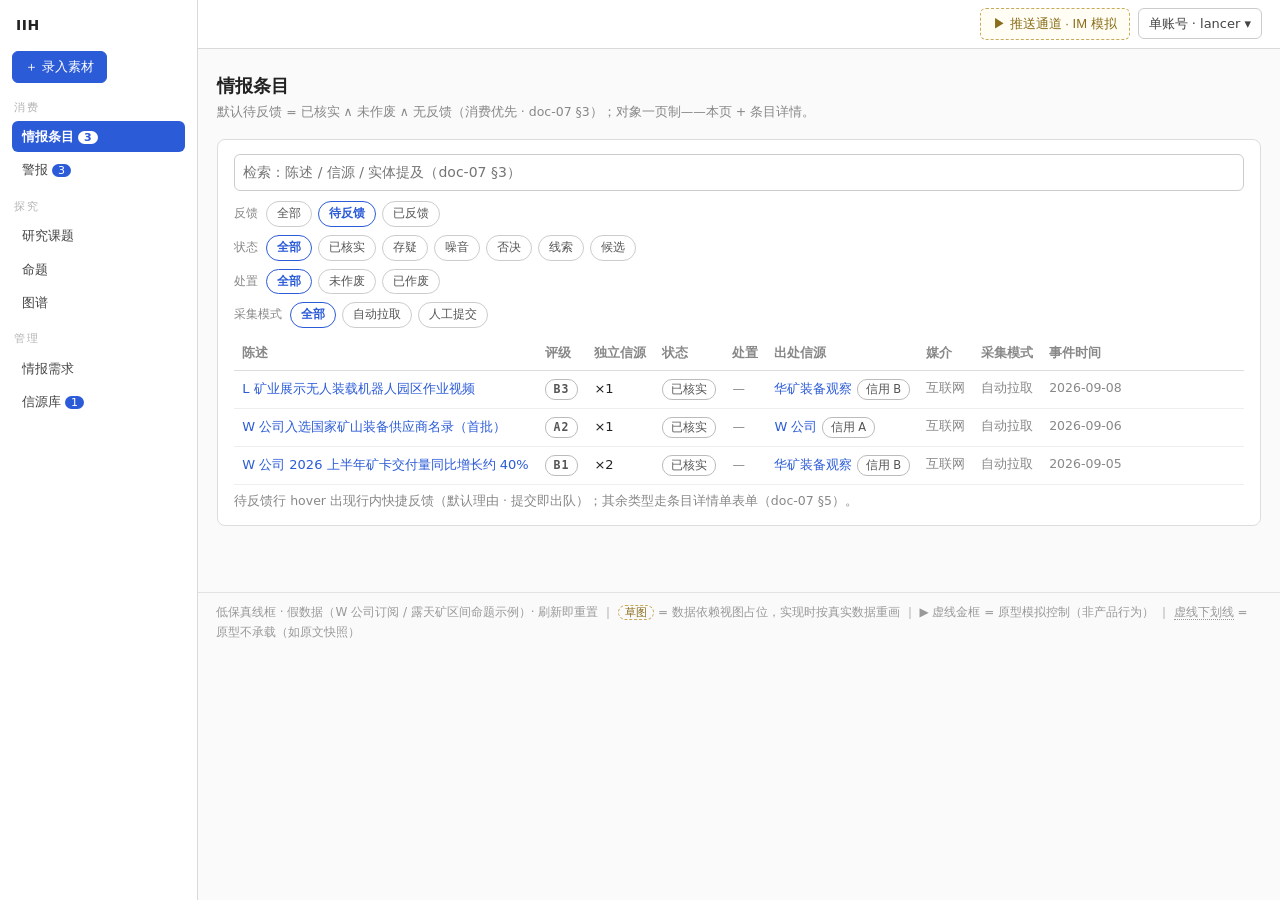
==== commit 065d76a1: "IIH-06.03：途径退役为采集入口（Outlet → Entry），画像页编辑态重构 - Outlet 术语退役：entry 表收缩为 id/source_id/entry，(信源, 入口) 唯一" ====
--- a/prototype/index.html
+++ b/prototype/index.html
@@ -118,10 +118,16 @@
 .markhint{font-size:11.5px;color:#999;border-left:2px solid #eee;padding-left:8px;margin:2px 0 4px 72px}
 details.markdetails{margin:8px 0}
 details.markdetails summary{cursor:pointer;font-size:12.5px;color:#2b5bd7;user-select:none}
+.marksform{padding:4px 0}
 .info-i{color:#2b5bd7;cursor:help;font-style:normal;font-weight:700}
 .empty{color:#999;padding:16px 0;text-align:center}
 .diff td:first-child{color:#888;width:180px}
 .arrow{color:#999}
+.segmented{display:inline-flex;border:1px solid #c9c9c9;border-radius:8px;overflow:hidden}
+.segmented .seg{display:inline-block;padding:5px 12px;font-size:13px;cursor:pointer;color:#555;background:#fff;border-right:1px solid #e0e0e0}
+.segmented .seg:last-child{border-right:none}
+.segmented .seg input{position:absolute;opacity:0;pointer-events:none}
+.segmented .seg.active{background:#2b5bd7;color:#fff;font-weight:600}
 </style>
 </head>
 <body>
@@ -165,8 +171,7 @@
 const DB = {
   sources: [
     {id:'s1', name:'华矿装备观察', type:'媒体', credit:'B', status:'已确认',
-     outlets:[
-       {id:'o1', name:'公众号', medium:'互联网', entry:'公众号 ID：huakuang-eq', carriers:'网页 / 文字', freq:'日更', domain:'矿山装备 · 整机与配套'}],
+     entries:[{id:'o1', entry:'公众号 ID：huakuang-eq'}],
      profile:{stance:'中立偏业内', indep:'通常独立报道；偶转载 W 公司官网公告'},
      fb:{valid:32, factual:1, last:'2026-08-15 有效'},
      creditNote:'半衰期内累计 +30 → 档 B',
@@ -174,9 +179,7 @@
        {time:'2026-08-15 10:02', delta:1, score:29.5, grade:'B', formula:'v1'},
        {time:'2026-09-01 08:52', delta:1, score:30.0, grade:'B', formula:'v1'}]},
     {id:'s2', name:'W 公司', type:'公司', credit:'A', status:'已确认', entity:'e1',
-     outlets:[
-       {id:'o2', name:'官网', medium:'互联网', entry:'https://w-mining.example/news', carriers:'网页', freq:'事件驱动', domain:'公司公告 · 投资者问答'},
-       {id:'o3', name:'渠道大会 · 现场', medium:'行业展会', entry:'年度渠道大会（线下场景）', carriers:'录音 / 文字', freq:'每年 9 月', domain:'渠道政策 · 产品规划口径'}],
+     entries:[{id:'o2', entry:'https://w-mining.example/news'}],
      profile:{stance:'官方口径', indep:'一次信源'},
      fb:{valid:41, factual:0, last:'2026-09-01 有效'},
      creditNote:'半衰期内累计 +41 → 档 A',
@@ -184,20 +187,17 @@
        {time:'2026-08-29 14:00', delta:1, score:40.0, grade:'A', formula:'v1'},
        {time:'2026-09-01 08:52', delta:1, score:41.0, grade:'A', formula:'v1'}]},
     {id:'s3', name:'北方工程机械网', type:'媒体', credit:'B', status:'已确认',
-     outlets:[
-       {id:'o4', name:'网站', medium:'互联网', entry:'https://north-cm.example', carriers:'网页', freq:'日更', domain:'工程机械 · 矿卡'}],
+     entries:[{id:'o4', entry:'https://north-cm.example'}],
      profile:{stance:'中立', indep:'以转载为主，偶发原创'},
      fb:{valid:18, factual:0, last:'2026-08-20 有效'},
      creditNote:'半衰期内累计 +18 → 档 B'},
     {id:'s4', name:'第一矿机周刊', type:'媒体', credit:'C', status:'已确认',
-     outlets:[
-       {id:'o5', name:'网站', medium:'互联网', entry:'https://mp-weekly.example', carriers:'网页', freq:'周更', domain:'矿山机械'}],
+     entries:[{id:'o5', entry:'https://mp-weekly.example'}],
      profile:{stance:'中立', indep:'消息面混杂，需穿透'},
      fb:{valid:9, factual:1, last:'2026-07-30 有效'},
      creditNote:'半衰期内累计 +7 → 档 C'},
     {id:'s5', name:'矿山圈快报', type:'媒体', credit:'D', status:'已确认',
-     outlets:[
-       {id:'o6', name:'公众号', medium:'互联网', entry:'公众号 ID：ksquan-daily', carriers:'网页', freq:'日更', domain:'矿山圈内消息'}],
+     entries:[{id:'o6', entry:'公众号 ID：ksquan-daily'}],
      profile:{stance:'猎奇倾向', indep:'独立性存疑'},
      fb:{valid:4, factual:2, last:'2026-09-04 事实错误'},
      creditNote:'半衰期内累计 −4 → 档 D（事实错误 −2 × 2）',
@@ -205,18 +205,18 @@
        {time:'2026-09-02 11:00', delta:-2, score:-2.0, grade:'D', formula:'v1'},
        {time:'2026-09-04 09:10', delta:-2, score:-4.0, grade:'D', formula:'v1'}]},
     {id:'s6', name:'矿业装备出口观察', type:'媒体', credit:'—', status:'待确认',
-     found:{channel:'采集发现（R1 采集任务 · 池外自由探索上报）', time:'2026-09-06', entry:'公众号：矿业装备出口观察'},
+     found:{channel:'探索发现（R1 探索任务 · 条目归因识别）', time:'2026-09-06', entry:'公众号：矿业装备出口观察'},
      note:'未确认的发现不入信源库、不建画像、不参与信用记账（decision-05）'},
   ],
 
   items: [
     {id:'i1', stmt:'W 公司 2026 上半年矿卡交付量同比增长约 40%', status:'已核实', rating:'B1', indepCount:2,
-     indep:['s1','s2'], provenanceSrc:'s1', outlet:'公众号', snapshot:'archive',
+     indep:['s1','s2'], provenanceSrc:'s1', snapshot:'archive',
      provenance:[
-       {src:'s1', outlet:'公众号', role:'首发 · 一次信源 · 本链最早引入', time:'2026-09-05 20:14', carrier:'网页', chain:'A'},
-       {src:'s3', outlet:'网站', role:'转载 S1（二次信源）', time:'2026-09-06 09:20', carrier:'网页', chain:'A'},
-       {src:'s2', outlet:'官网', role:'公告确认 · 一次信源 · 独立', time:'2026-09-07 18:00', carrier:'网页', chain:'B'},
-       {src:'s4', outlet:'网站', role:'转载 S2（二次信源）', time:'2026-09-07 19:40', carrier:'网页', chain:'B'}],
+       {src:'s1', medium:'互联网', role:'首发 · 一次信源 · 本链最早引入', time:'2026-09-05 20:14', carrier:'网页', chain:'A'},
+       {src:'s3', medium:'互联网', role:'转载 S1（二次信源）', time:'2026-09-06 09:20', carrier:'网页', chain:'A'},
+       {src:'s2', medium:'互联网', role:'公告确认 · 一次信源 · 独立', time:'2026-09-07 18:00', carrier:'网页', chain:'B'},
+       {src:'s4', medium:'互联网', role:'转载 S2（二次信源）', time:'2026-09-07 19:40', carrier:'网页', chain:'B'}],
      ratingHistory:[
        {v:1, time:'2026-09-07 10:12', rating:'B2', n:1, r:'B', cred:'2', formula:'v1', basis:'公式 v1：N=1（S1 独立），R=B → 内容可信度 2'},
        {v:2, time:'2026-09-07 21:03', rating:'B1', n:2, r:'B', cred:'1', formula:'v1', basis:'新印证合并：S2 独立印证，N=2 → 内容可信度 1（触发器：新印证合并 · doc-02 §5.1）', current:true}],
@@ -226,8 +226,8 @@
      attribution:'最早引入方 S1 华矿装备观察（decision-04）'},
 
     {id:'i6', stmt:'W 公司入选国家矿山装备供应商名录（首批）', status:'已核实', rating:'A2', indepCount:1,
-     indep:['s2'], provenanceSrc:'s2', outlet:'官网', snapshot:'archive',
-     provenance:[{src:'s2', outlet:'官网', role:'公示 · 一次信源', time:'2026-09-07 10:00', carrier:'网页', chain:'A'}],
+     indep:['s2'], provenanceSrc:'s2', snapshot:'archive',
+     provenance:[{src:'s2', medium:'互联网', role:'公示 · 一次信源', time:'2026-09-07 10:00', carrier:'网页', chain:'A'}],
      ratingHistory:[{v:1, time:'2026-09-07 11:40', rating:'A2', n:1, r:'A', cred:'2', formula:'v1', basis:'公式 v1：N=1，R=A → 内容可信度 2', current:true}],
      eventTime:'2026-09-06', collectTime:'2026-09-07 10:30', medium:'互联网', carrier:'网页', mode:'自动拉取',
      hits:['r1'], citedBy:[], feedbacks:[],
@@ -235,8 +235,8 @@
      attribution:'最早引入方 S2 W 公司（decision-04）'},
 
     {id:'i3', stmt:'W 公司渠道大会：下一代电驱矿卡计划 2027Q2 量产', status:'候选', rating:null, indepCount:null,
-     indep:[], provenanceSrc:'s2', outlet:'渠道大会 · 现场', snapshot:'transcript', material:'m1',
-     provenance:[{src:'s2', outlet:'渠道大会 · 现场', role:'渠道大会发言 · 一次信源（经录音）', time:'2026-09-05 13:20', carrier:'录音', chain:'A'}],
+     indep:[], provenanceSrc:'s2', snapshot:'transcript', material:'m1',
+     provenance:[{src:'s2', medium:'行业展会', role:'渠道大会发言 · 一次信源（经录音）', time:'2026-09-05 13:20', carrier:'录音', chain:'A'}],
      ratingHistory:[],
      eventTime:'2026-09-05', collectTime:'2026-09-05 14:00', medium:'行业展会', carrier:'录音', mode:'人工提交',
      hits:['r1'], citedBy:[], feedbacks:[],
@@ -248,9 +248,9 @@
      attribution:'最早引入方 S2 W 公司（decision-04）'},
 
     {id:'i2', stmt:'W 公司中标北方露天矿 12 台百吨级矿卡订单', status:'已核实', rating:'A2', indepCount:1,
-     indep:['s2'], provenanceSrc:'s2', outlet:'官网', snapshot:'archive',
-     provenance:[{src:'s2', outlet:'官网', role:'中标公告 · 一次信源', time:'2026-08-28 09:00', carrier:'网页', chain:'A'},
-                 {src:'s4', outlet:'网站', role:'转载 S2（二次信源）', time:'2026-08-29 10:00', carrier:'网页', chain:'A'}],
+     indep:['s2'], provenanceSrc:'s2', snapshot:'archive',
+     provenance:[{src:'s2', medium:'互联网', role:'中标公告 · 一次信源', time:'2026-08-28 09:00', carrier:'网页', chain:'A'},
+                 {src:'s4', medium:'互联网', role:'转载 S2（二次信源）', time:'2026-08-29 10:00', carrier:'网页', chain:'A'}],
      ratingHistory:[{v:1, time:'2026-08-29 14:00', rating:'A2', n:1, r:'A', cred:'2', formula:'v1', basis:'公式 v1：N=1，R=A → 内容可信度 2', current:true}],
      eventTime:'2026-08-28', collectTime:'2026-08-28 10:00', medium:'互联网', carrier:'网页', mode:'自动拉取',
      hits:['r1'], citedBy:[{claim:'c2', as:'判定证据'}],
@@ -259,9 +259,9 @@
      attribution:'最早引入方 S2 W 公司（decision-04）'},
 
     {id:'i5', stmt:'西部某省拟出台矿卡新能源置换补贴政策（征求意见稿）', status:'候选', rating:null, indepCount:null,
-     indep:[], provenanceSrc:'s4', outlet:'网站', snapshot:'archive',
-     provenance:[{src:'s4', outlet:'网站', role:'首发报道', time:'2026-08-20 16:00', carrier:'网页', chain:'A'},
-                 {src:'s3', outlet:'网站', role:'跟进报道 · 疑似同源', time:'2026-09-07 09:00', carrier:'网页', chain:'A'}],
+     indep:[], provenanceSrc:'s4', snapshot:'archive',
+     provenance:[{src:'s4', medium:'互联网', role:'首发报道', time:'2026-08-20 16:00', carrier:'网页', chain:'A'},
+                 {src:'s3', medium:'互联网', role:'跟进报道 · 疑似同源', time:'2026-09-07 09:00', carrier:'网页', chain:'A'}],
      ratingHistory:[],
      eventTime:'2026-08-20', collectTime:'2026-08-20 16:10', medium:'互联网', carrier:'网页', mode:'自动拉取',
      hits:['r1'], citedBy:[], feedbacks:[],
@@ -274,8 +274,8 @@
      attribution:'—'},
 
     {id:'i4', stmt:'W 公司收购 J 矿电驱动部件厂', status:'已核实', retracted:true, rating:'D4', indepCount:1,
-     indep:['s5'], provenanceSrc:'s5', outlet:'公众号', snapshot:'archive',
-     provenance:[{src:'s5', outlet:'公众号', role:'爆料 · 唯一信源', time:'2026-08-20 08:00', carrier:'网页', chain:'A'}],
+     indep:['s5'], provenanceSrc:'s5', snapshot:'archive',
+     provenance:[{src:'s5', medium:'互联网', role:'爆料 · 唯一信源', time:'2026-08-20 08:00', carrier:'网页', chain:'A'}],
      ratingHistory:[{v:1, time:'2026-08-21 09:00', rating:'D4', n:1, r:'D', cred:'4', formula:'v1', basis:'公式 v1：N=1，R=D → 内容可信度 4', current:true}],
      eventTime:'2026-08-19', collectTime:'2026-08-20 08:05', medium:'互联网', carrier:'网页', mode:'自动拉取',
      hits:['r1'], citedBy:[{claim:'c2', as:'判定证据（已失效）'}],
@@ -284,8 +284,8 @@
      attribution:'最早引入方 S5 矿山圈快报（decision-04）'},
 
     {id:'i7', stmt:'W 公司向东南亚矿业公司交付 20 台电动矿卡', status:'已核实', rating:'A2', indepCount:1,
-     indep:['s2'], provenanceSrc:'s2', outlet:'官网', snapshot:'archive',
-     provenance:[{src:'s2', outlet:'官网', role:'交付公告 · 一次信源', time:'2026-05-10 09:00', carrier:'网页', chain:'A'}],
+     indep:['s2'], provenanceSrc:'s2', snapshot:'archive',
+     provenance:[{src:'s2', medium:'互联网', role:'交付公告 · 一次信源', time:'2026-05-10 09:00', carrier:'网页', chain:'A'}],
      ratingHistory:[{v:1, time:'2026-05-11 10:00', rating:'A2', n:1, r:'A', cred:'2', formula:'v1', basis:'公式 v1：N=1，R=A → 内容可信度 2', current:true}],
      eventTime:'2026-05-09', collectTime:'2026-05-10 09:05', medium:'互联网', carrier:'网页', mode:'自动拉取',
      hits:['r1'], citedBy:[{claim:'c3', as:'证伪依据'}],
@@ -294,8 +294,8 @@
      attribution:'最早引入方 S2 W 公司（decision-04）'},
 
     {id:'i8', stmt:'L 矿业展示无人装载机器人园区作业视频', status:'已核实', rating:'B3', indepCount:1,
-     indep:['s1'], provenanceSrc:'s1', outlet:'公众号', snapshot:'archive',
-     provenance:[{src:'s1', outlet:'公众号', role:'首发 · 一次信源', time:'2026-09-08 20:00', carrier:'网页', chain:'A'}],
+     indep:['s1'], provenanceSrc:'s1', snapshot:'archive',
+     provenance:[{src:'s1', medium:'互联网', role:'首发 · 一次信源', time:'2026-09-08 20:00', carrier:'网页', chain:'A'}],
      ratingHistory:[{v:1, time:'2026-09-09 09:00', rating:'B3', n:1, r:'B', cred:'3', formula:'v1', basis:'公式 v1：N=1，R=B → 内容可信度 3', current:true}],
      eventTime:'2026-09-08', collectTime:'2026-09-08 20:10', medium:'互联网', carrier:'网页', mode:'自动拉取',
      hits:[], citedBy:[], feedbacks:[],
@@ -304,8 +304,8 @@
      note:'断连孤岛演示：不命中任何激活需求、实体不与课题邻域连通——图谱页提示新话题（doc-02 §3）'},
 
     {id:'i9', stmt:'W 公司渠道大会公布电驱矿卡量产时间表（通稿转载）', status:'噪音', rating:null, indepCount:null,
-     indep:[], provenanceSrc:'s4', outlet:'网站', snapshot:'archive',
-     provenance:[{src:'s4', outlet:'网站', role:'转载 S2 通稿（二次信源）', time:'2026-09-05 18:30', carrier:'网页', chain:'A'}],
+     indep:[], provenanceSrc:'s4', snapshot:'archive',
+     provenance:[{src:'s4', medium:'互联网', role:'转载 S2 通稿（二次信源）', time:'2026-09-05 18:30', carrier:'网页', chain:'A'}],
      ratingHistory:[],
      eventTime:'2026-09-05', collectTime:'2026-09-05 18:32', medium:'互联网', carrier:'网页', mode:'自动拉取',
      hits:[], citedBy:[], feedbacks:[],
@@ -383,7 +383,7 @@
 
   reqs: [
     {id:'r1', name:'长期跟踪 W 公司动态', status:'激活', window:'常驻',
-     freq:'1h', sources:['s1','s2'], eventWindow:'一周内', explore:'0.2',
+     freq:'1h', sources:['s1','s2'], eventWindow:'一周内',
      validFrom:'2026-09-03', validUntil:null,
      contentSpec:'主题：矿卡、订单、业绩、战略动向\n关注对象：W 公司；一次信源优先，媒体次之\n节奏：晨间分发汇总（批量）',
      lastCollected:'2026-09-08 08:00', recentHits:['i1','i6','i3','i2']},
@@ -391,7 +391,7 @@
     {id:'r3', name:'盯输入：在役矿卡保有量 / 车龄与更换率', status:'激活', window:'至 T1 结题', spawnedBy:'t1', hits:['i1']},
     {id:'r4', name:'盯输入：整机均价 / 电驱渗透率', status:'激活', window:'至 T1 结题', spawnedBy:'t1', hits:['i2']},
     {id:'r5', name:'跟踪竞品 Z 公司动态', status:'暂停', window:'常驻',
-     freq:'24h', sources:null, eventWindow:null, explore:null, validFrom:'2026-08-01', validUntil:null,
+     freq:'24h', sources:null, eventWindow:null, validFrom:'2026-08-01', validUntil:null,
      contentSpec:'主题：Z 公司、矿卡、订单动态'},
   ],
 
@@ -436,12 +436,12 @@
   ],
 };
 
-const FB_TYPES = ['有效','不相关','过期','重复 / 噪音','评级异议','事实错误'];
+const FB_TYPES = ['有效','不相关','过期','噪音','评级异议','事实错误'];
 const ROUTING_NOTE = {
   '有效':'信用 ↑（归因至最早引入方）· 需求/采集配置正向微调',
   '不相关':'已路由：需求 / 采集配置修正',
   '过期':'已路由：采集频率、时效参数',
-  '重复 / 噪音':'已路由：审查（去重 / 初筛）迭代',
+  '噪音':'已路由：审查（去重 / 初筛）迭代',
   '评级异议':'已触发评级重评（doc-02 §5.1）',
   '事实错误':'条目 → 作废并级联重估 · 信用 ↓↓ · 核实收紧',
 };
@@ -575,7 +575,7 @@
           <td class="muted">${esc(i.eventTime)}</td>
           <td>${isFeedbackPending(i)?`<span class="rowfb">
             <button class="chip" onclick="fbQuick('${i.id}','有效')" title="快捷反馈（默认理由）">有效</button>
-            <button class="chip" onclick="fbQuick('${i.id}','重复 / 噪音')" title="快捷反馈（默认理由）">重复 / 噪音</button>
+            <button class="chip" onclick="fbQuick('${i.id}','噪音')" title="快捷反馈（默认理由）">噪音</button>
           </span>`:''}</td>
         </tr>`).join('') : `<tr><td colspan="10"><div class="empty">当前筛选下无条目</div></td></tr>`}
     </table>
@@ -724,7 +724,6 @@
       <dt>媒介 / 载体</dt><dd>${esc(i.medium)} / ${esc(i.carrier)}</dd>
       <dt>采集模式</dt><dd>${esc(i.mode)}</dd>
       <dt>出处信源</dt><dd>${srcLink(i.provenanceSrc)}</dd>
-      <dt>途径</dt><dd>${esc(i.outlet || '—')}</dd>
       <dt>原文快照</dt><dd>${snapshotCell(i)}</dd>
       <dt>原文链接</dt><dd>${i.mode === '自动拉取' ? '<span class="stub" title="原型不承载原文链接">原文链接 ↗</span>' : '—'}</dd>
       <dt>登记时间</dt><dd>${esc(i.registered || i.collectTime)}</dd>
@@ -732,12 +731,12 @@
       <dt>实体提及</dt><dd>${ents.map(e => `<a href="#/graph" onclick="selectEnt('${e.id}')">${esc(e.name)}</a>`).join('、') || '—'}</dd>
       <dt>被引用</dt><dd>${i.citedBy.map(c => `${claimLink(c.claim)}<span class="muted">（${esc(c.as)}）</span>`).join('；') || '—'}</dd>
     </dl>`;
-  const meta = collapseBox('meta', '元数据', '完整 14 项', metaContent);
+  const meta = collapseBox('meta', '元数据', '完整 13 项', metaContent);
 
   // L2 · 独立信源计数（默认折叠）
   const indep = collapseBox('indep', '独立信源计数', i.indepCount!=null?`×${i.indepCount}`:'—',
     `<div>穿透转引链后：<b>${i.indepCount!=null?`×${i.indepCount}`:'—'}</b>${i.indep.length?`（${i.indep.map(srcLink).join('、')}）`:''}</div>
-     <div class="muted" style="margin-top:4px">N 家转载同一通稿 = 1 个独立信源；同主体多途径（如官网 + 公众号）= 1——按发布主体计数（doc-03 §六）。</div>`);
+     <div class="muted" style="margin-top:4px">N 家转载同一通稿 = 1 个独立信源；同主体多入口（如官网 + 公众号）= 1——按发布主体计数（doc-03 §六）。</div>`);
 
   // L2 · 关联图（默认折叠）
   const graph = ents.length ? collapseBox('graph', '关联图', `${ents.length} 实体`, mentionGraphSVGInner('item', id), '草图') : '';
@@ -748,11 +747,11 @@
       <div style="margin-bottom:8px"><span class="muted">链 ${esc(c)}</span>
       <ul class="chain">${nodes.map((p, n) => `
         <li class="${n===0?'first':''}">
-          ${srcLink(p.src)}<span class="muted"> · ${esc(p.outlet || '途径未记')}</span> <span class="pill">${esc(p.role)}</span>
+          ${srcLink(p.src)}<span class="muted"> · ${esc(p.medium || '媒介未记')}</span> <span class="pill">${esc(p.role)}</span>
           <span class="muted">${esc(p.time)} · 载体 ${esc(p.carrier)}${p.src===i.provenanceSrc?' · <b>信用归因对象（最早引入方 · decision-04）</b>':''}</span>
           <span class="stub" title="原文快照仅内部留存用于溯源（立项 §8），分发携带链接而非快照本体">原文快照</span>
         </li>`).join('')}</ul></div>`).join('')}
-     <div class="muted">转引链 = 载体 → … → 原始信源；节点记信源 × 途径 × 载体 × 时间（doc-03 §六）——核实与独立性判断的依据（术语表）。</div>`,
+     <div class="muted">转引链 = 载体 → … → 原始信源；节点记信源 × 媒介 × 载体 × 时间（doc-03 §六）——核实与独立性判断的依据（术语表）。</div>`,
     '草图');
 
   // L3 · 评级历史（核查动线 · 默认折叠）
@@ -1066,7 +1065,7 @@
   </div>`;
 }
 
-/* ================= 情报需求（IIH-03.01 需求级采集配置 · IIH-05.02 池外探索） ================= */
+/* ================= 情报需求（IIH-03.01 需求级采集配置 · IIH-06.01 探索常驻） ================= */
 const reqSourcesLabel = r => r.sources ? r.sources.map(srcName).join('、') : '全部';
 
 function renderReqs(){
@@ -1090,9 +1089,6 @@
         <div class="field" style="margin:0"><label>采集频率</label><input type="text" id="req-freq" placeholder="1h / 24h / 6h；留空 = 默认"></div>
         <div class="field" style="margin:0"><label>事件时效</label><input type="text" id="req-event-window" placeholder="7d / 24h；留空 = 不限"></div>
       </div>
-      <div class="field"><label>池外探索比例</label>
-        <input type="number" id="req-explore" min="0" max="1" step="0.1" placeholder="0–1，留空 = 0">
-        <div class="muted" style="margin-top:4px">每次采集按此概率做池外自由探索，发现新信源进待确认队列（IIH-05.02）</div></div>
       <div class="field"><label>信源绑定</label>
         <div style="display:flex;flex-wrap:wrap;gap:6px">
           ${DB.sources.filter(s => s.status === '已确认').map(s => `<label style="display:flex;gap:4px;align-items:center;font-size:12.5px;color:#666"><input type="checkbox" value="${s.id}" class="req-source-cb"> ${esc(s.name)}</label>`).join('')}
@@ -1127,13 +1123,13 @@
 }
 
 const PROBE_RESULTS = [
-  {src:'s1', outlet:'公众号', url:'mp://huakuang-eq', article:'https://mp.example/hk-eq/2026-09-12',
+  {src:'s1', url:'mp://huakuang-eq', article:'https://mp.example/hk-eq/2026-09-12',
    stmt:'W 公司获批国家级电驱矿卡示范项目（联合 L 矿业）', extraction:'标题与首段明确提及示范项目获批，事件时间 09-11',
    decision:'pass', judgment:'命中内容规格主题「矿卡、战略动向」'},
-  {src:'s2', outlet:'官网', url:'https://w-mining.example/news', article:'https://w-mining.example/news/2026-09-10',
+  {src:'s2', url:'https://w-mining.example/news', article:'https://w-mining.example/news/2026-09-10',
    stmt:'W 公司发布 2026 年中报：营收同比 +18%，矿卡板块占比提升', extraction:'投资者关系栏目头条，一次信源',
    decision:'pass', judgment:'命中内容规格主题「业绩」'},
-  {src:'s3', outlet:'网站', url:'https://north-cm.example', article:'https://north-cm.example/news/8731',
+  {src:'s3', url:'https://north-cm.example', article:'https://north-cm.example/news/8731',
    stmt:'W 公司 2025 年同期交付量回顾', extraction:'正文为 2025 年旧闻回顾，无新事件',
    decision:'reject', reason:'过期', judgment:'事件时间超事件时效（一周内），预判否决'},
 ];
@@ -1142,9 +1138,9 @@
   const r = req(id); if (!r) return '<div class="empty">需求不存在</div>';
   const editable = r.status === '激活' && !r.spawnedBy;
   const declared = !r.spawnedBy;
-  const collectOutlets = DB.sources
+  const collectEntries = DB.sources
     .filter(s => s.status === '已确认')
-    .flatMap(s => (s.outlets || []).filter(o => o.medium === '互联网').map(o => ({s, o})));
+    .flatMap(s => (s.entries || []).map(e => ({s, e})));
   const hitIds = r.recentHits || r.hits || [];
   return `
   <h1 class="page"><a href="#/reqs">情报需求</a> / 详情</h1>
@@ -1153,7 +1149,7 @@
   <div class="box"><h2>${esc(r.name)} ${statusPill(r.status)}</h2>
     <div class="muted">生效窗口：${esc(r.window)} · ${r.spawnedBy?parentLink(r.spawnedBy):'声明'}。</div>
     ${declared ? `
-    <div class="muted" style="margin-top:4px">频率：${r.freq || '默认'} · 事件时效：${r.eventWindow || '不限'} · 信源：${reqSourcesLabel(r)} · 池外探索：${r.explore || '0'}</div>
+    <div class="muted" style="margin-top:4px">频率：${r.freq || '默认'} · 事件时效：${r.eventWindow || '不限'} · 信源：${reqSourcesLabel(r)}</div>
     ` : ''}
     <div class="fbrow" style="margin-top:8px">
       ${r.status==='激活'?`<button class="btn small" onclick="reqAction('${r.id}','暂停')">暂停</button><button class="btn small" onclick="reqAction('${r.id}','关闭')">关闭</button>`:''}
@@ -1177,9 +1173,6 @@
       <div class="field" style="margin:0"><label>采集频率</label><input type="text" id="cfg-freq" value="${esc(r.freq||'')}" placeholder="1h / 24h / 6h；留空 = 默认"></div>
       <div class="field" style="margin:0"><label>事件时效</label><input type="text" id="cfg-fresh" value="${esc(r.eventWindow||'')}" placeholder="7d / 24h；留空 = 不限"></div>
     </div>
-    <div class="field"><label>池外探索比例</label>
-      <input type="number" id="cfg-explore" min="0" max="1" step="0.1" value="${esc(r.explore||'')}" placeholder="0–1，留空 = 0">
-      <div class="muted" style="margin-top:4px">每次采集按此概率做池外自由探索，发现新信源进待确认队列（IIH-05.02）</div></div>
     <div class="field"><label>信源绑定</label>
       <div style="display:flex;flex-wrap:wrap;gap:6px">
         ${DB.sources.filter(s => s.status === '已确认').map(s => `<label style="display:flex;gap:4px;align-items:center;font-size:12.5px;color:#666"><input type="checkbox" class="cfg-src" value="${s.id}"${r.sources && r.sources.includes(s.id)?' checked':''}> ${esc(s.name)}</label>`).join('')}
@@ -1193,24 +1186,24 @@
       </div>
       <div class="muted" style="margin-top:4px">截止日留空 = 常驻（不自动关闭）；到期日当天自动关闭</div></div>
     <button class="btn primary" onclick="reqConfigSave('${r.id}')">保存</button>`
-    : `<div class="muted">频率：${r.freq || '默认'} · 事件时效：${r.eventWindow || '不限'} · 池外探索：${r.explore || '0'}</div>
+    : `<div class="muted">频率：${r.freq || '默认'} · 事件时效：${r.eventWindow || '不限'}</div>
        <div class="muted" style="margin-top:4px">信源：${reqSourcesLabel(r)} · 生效窗口：${esc(r.window)}</div>`}
   </div>` : ''}
 
   <div class="box"><h2>采集概览</h2>
-    <div class="muted">全局每 30 分钟 · ${collectOutlets.length} 个互联网途径 · ${r.sources ? `本需求已绑定 ${r.sources.length} 个信源` : '覆盖全部信源'}${r.lastCollected ? ` · 上次采集 ${esc(r.lastCollected)}` : ''}</div>
-    ${collectOutlets.length ? `
+    <div class="muted">全局每 30 分钟 · ${collectEntries.length} 个采集入口 · ${r.sources ? `本需求已绑定 ${r.sources.length} 个信源` : '覆盖全部信源'}${r.lastCollected ? ` · 上次采集 ${esc(r.lastCollected)}` : ''}</div>
+    ${collectEntries.length ? `
     <div style="margin-top:6px">
-      ${collectOutlets.map(({s, o}) => `<div>· <a href="#/source/${s.id}">${esc(s.name)}</a> · ${esc(o.name)}</div>`).join('')}
-    </div>` : '<div class="empty" style="margin-top:6px">暂无可用互联网途径</div>'}
+      ${collectEntries.map(({s, e}) => `<div>· <a href="#/source/${s.id}">${esc(s.name)}</a> · <span class="mono">${esc(e.entry)}</span></div>`).join('')}
+    </div>` : '<div class="empty" style="margin-top:6px">暂无已登记采集入口</div>'}
     <div style="margin-top:10px;border-top:1px solid #eee;padding-top:10px">
       ${r.status === '激活' ? `
       <button class="btn small primary" onclick="probeReq('${r.id}')">▶ 试采</button>
-      <span class="muted" style="margin-left:6px">逐途径预览抽取与审查预判，不产生正式条目</span>`
+      <span class="muted" style="margin-left:6px">逐入口预览抽取与审查预判，不产生正式条目</span>`
       : '<div class="muted">仅激活态可试采</div>'}
       ${UI.probeReq === r.id ? PROBE_RESULTS.map(p => `
       <div style="border-bottom:1px solid #eee;padding:9px 0">
-        <div><b>${esc(srcName(p.src))} · ${esc(p.outlet)}</b> <span class="muted">${esc(p.url)}</span></div>
+        <div><b>${esc(srcName(p.src))}</b> <span class="muted">${esc(p.url)}</span></div>
         <div class="muted">选链：${esc(p.article)}</div>
         <div style="margin:4px 0">「${esc(p.stmt)}」</div>
         <div class="muted">抽取依据：${esc(p.extraction)}</div>
@@ -1258,44 +1251,23 @@
   const ok = DB.sources.filter(s => s.status === '已确认');
   const pend = DB.sources.filter(s => s.status !== '已确认');
   return `
-  <div class="listbar"><span class="t">信源库</span>
-    <span class="acts"><button class="btn primary" onclick="openPanel('src-register')">＋ 登记信源</button></span>
-  </div>
-  <div class="sub">已准入信源（发布主体）及其途径的全集（doc-03 §六）；新信源经双通道确认制准入（decision-05）：人工登记 + 池外自由探索 / 素材归因发现。冷启动先登记种子信源（doc-07 §2.1）。</div>
-
-  <div class="modal" id="src-register">
-    <div class="modal-card">
-      <div class="modal-head"><b>登记信源（通道一 · 人工登记）</b><button class="btn small" onclick="closePanel('src-register')" title="关闭">✕</button></div>
-      <div class="field"><label>主体（发布主体）</label><input type="text" id="src-name" placeholder="例：W 公司、新华社、张三"></div>
-      <div class="grid2">
-        <div class="field"><label>类型</label><select id="src-type">${SRC_TYPES.map(t => `<option>${t}</option>`).join('')}</select></div>
-        <div class="field"><label>初始评级 <span class="info-i" title="${esc(CREDIT_HINT)}C 为中性默认。">ⓘ</span></label>
-          <select id="src-credit">${CREDIT_TIERS.map(g => `<option${g === 'C' ? ' selected' : ''}>${g}</option>`).join('')}</select></div>
-      </div>
-      <div class="grid2">
-        <div class="field"><label>途径</label><input type="text" id="src-outlet" placeholder="例：官网 / 公众号"></div>
-        <div class="field"><label>采集入口（网址 / RSS / 账号 ID——可机读地址，定向智能体据此派采集任务 · doc-06 §2）</label>
-          <input type="text" id="src-entry" placeholder="https://… 或 RSS 地址或公众号 ID"></div>
-      </div>
-      <button class="btn primary" onclick="srcRegister()">登记</button>
-      <div class="muted" style="margin-top:8px">仅登记互联网途径（系统自动拉取）；线下途径经素材录入归因补记（doc-06 §3）。同主体多途径 = 1 个独立信源，信用记在主体上（doc-03 §六）。</div>
-    </div>
-  </div>
+  <div class="listbar"><span class="t">信源库</span></div>
+  <div class="sub">已准入信源（发布主体）及其采集入口的全集（doc-03 §六）；新信源由情报归因发现进待确认队列，经确认准入（decision-05）。冷启动无需登记——探索任务常驻派发（IIH-06.01）。</div>
 
   <div class="box">
     <table>
-      <tr><th>信源</th><th>类型</th><th>途径</th><th>信源信用</th><th>历史反馈</th><th>状态</th></tr>
+      <tr><th>信源</th><th>类型</th><th>采集入口</th><th>信源信用</th><th>历史反馈</th><th>状态</th></tr>
       ${ok.length ? ok.map(s => `
         <tr>
           <td><a href="#/source/${s.id}">${esc(s.name)}</a>${(s.aliases||[]).map(a => ` <span class="pill">${esc(a)}</span>`).join('')}${s.entity?' <span class="pill">挂实体</span>':''}</td>
           <td class="muted">${esc(s.type)}</td>
-          <td class="muted">${(s.outlets||[]).map(o => esc(o.name)).join('、') || '—'}</td>
+          <td class="muted">${(s.entries||[]).map(e => esc(e.entry)).join('、') || '—'}</td>
           <td>${s.credit ? `<span class="pill rating">${s.credit}</span>` : '<span class="pill dashed">未设档</span>'}</td>
           <td class="muted">${(s.fb && (s.fb.valid || s.fb.factual)) ? `有效 ×${s.fb.valid} · 事实错误 ×${s.fb.factual}` : '—'}</td>
           <td>${statusPill(s.status)}</td>
         </tr>`).join('') : '<tr><td colspan="6"><div class="empty">信源库为空</div></td></tr>'}
     </table>
-    <div class="muted" style="margin-top:6px">独立信源按主体计数：同主体多途径 = 1（如 W 公司 · 官网 + 渠道大会，doc-03 §六）。</div>
+    <div class="muted" style="margin-top:6px">独立信源按主体计数：同主体多入口 = 1（如 W 公司 · 官网 + 公众号，doc-03 §六）。</div>
   </div>
 
   ${pend.length ? `
@@ -1312,7 +1284,7 @@
   <div class="sub">${esc(s.name)} · ${esc(s.type)}（发布主体 · doc-03 §六） ${statusPill(s.status)}</div>`;
   if (s.status !== '已确认') return head + `
   <div class="box"><h2>待确认</h2>
-    <div class="muted" style="margin-bottom:8px">不入库、不建画像、不记账（decision-05）；确认后建主体画像并按发现上报补记首条途径。</div>
+    <div class="muted" style="margin-bottom:8px">不入库、不建画像、不记账（decision-05）；确认后建主体画像并按发现上报补记首条采集入口。</div>
     ${pendingRow(s)}
   </div>`;
   const inItems = DB.items.filter(i => i.provenance.some(p => p.src === id) || i.provenanceSrc === id);
@@ -1338,27 +1310,21 @@
     </table>` : `<div class="muted">尚无调整记录${s.creditNote ? ' · ' + esc(s.creditNote) : ''}</div>`}
     <div class="field" style="margin-top:8px"><label>调整信用档 <span class="info-i" title="${esc(CREDIT_HINT)}清空 = 不设档，条目核实将存疑。">ⓘ</span></label>
       <div class="fbrow">
-        <select id="src-credit-set">
-          <option${!s.credit ? ' selected' : ''}>不设</option>
-          ${CREDIT_TIERS.map(g => `<option${s.credit === g ? ' selected' : ''}>${g}</option>`).join('')}
-        </select>
-        <button class="btn small" onclick="setSourceCredit('${s.id}')">保存</button>
+        <div class="segmented" role="radiogroup" aria-label="信用档">
+          <label class="seg${!s.credit ? ' active' : ''}"><input type="radio" name="src-credit" value="不设"${!s.credit ? ' checked' : ''} onchange="setSourceCredit('${s.id}',this.value)"><span>不设</span></label>
+          ${CREDIT_TIERS.map(g => `<label class="seg${s.credit === g ? ' active' : ''}"><input type="radio" name="src-credit" value="${g}"${s.credit === g ? ' checked' : ''} onchange="setSourceCredit('${s.id}',this.value)"><span>${g}</span></label>`).join('')}
+        </div>
       </div>
     </div>
-    <div class="muted" style="margin-top:4px">公式 v1：有效 +1 · 事实错误 −2 · 180 天半衰期 · 累计分分档映射 A–F（doc-04 §2.3）；更新过程可重放，信用归主体不按途径拆分（doc-03 §六）。</div>
+    <div class="muted" style="margin-top:4px">公式 v1：有效 +1 · 事实错误 −2 · 180 天半衰期 · 累计分分档映射 A–F（doc-04 §2.3）；更新过程可重放，信用归主体（doc-03 §六）。</div>
     <div class="muted" style="margin-top:4px">信用归因：反馈定位到转引链上最早引入该陈述的信源（主体），如实转述者不受奖惩（decision-04）。</div>
   </div>
 
-  <div class="box"><h2>途径（发布出口 · ${(s.outlets||[]).length}）</h2>
-    ${(s.outlets||[]).length ? `<table>
-      <tr><th>途径</th><th>媒介</th><th>采集入口</th></tr>
-      ${s.outlets.map(o => `
-        <tr><td><b>${esc(o.name)}</b></td>
-        <td class="muted">${esc(o.medium)}</td>
-        <td class="muted">${esc(o.entry)}</td></tr>`).join('')}
-    </table>
-    <div class="muted" style="margin-top:6px">互联网途径经登记、系统自动拉取；线下途径经素材录入归因补记，不经采集任务（doc-06 §3）。同主体多途径 = 1 个独立信源（doc-03 §六）。</div>`
-    : '<div class="muted">暂无途径——确认后补记（decision-05）。</div>'}
+  <div class="box"><h2>采集入口（${(s.entries||[]).length}）</h2>
+    ${(s.entries||[]).length ? s.entries.map(e => `
+      <div style="border-bottom:1px solid #eee;padding:6px 0"><span class="mono">${esc(e.entry)}</span></div>`).join('') + `
+    <div class="muted" style="margin-top:6px">可采集地址（URL / RSS / 账号 ID）——调度配置，不参与溯源（decision-05 修订 2）。同主体多入口 = 1 个独立信源（doc-03 §六）。</div>`
+    : '<div class="muted">暂无采集入口——确认后补记（decision-05）。</div>'}
   </div>
 
   <div class="box"><h2>参与条目（转引链出现即计）</h2>
@@ -1376,7 +1342,7 @@
       <dt>独立性关联</dt><dd>${esc(s.profile.indep)}</dd>
       <dt>历史反馈</dt><dd>有效 ×${s.fb.valid} · 事实错误 ×${s.fb.factual} · 最近 ${esc(s.fb.last)}</dd>
     </dl>
-    <div class="muted" style="margin-top:6px">画像 ≠ 信用：信用只是画像中的动态字段（术语表）；立场与独立性归主体，节奏与领域归途径（doc-03 §六）。</div>
+    <div class="muted" style="margin-top:6px">画像 ≠ 信用：信用只是画像中的动态字段（术语表）；立场与独立性归主体（doc-03 §六）。</div>
   </div>`;
 }
 
@@ -1401,30 +1367,49 @@
       ${m.failure ? `<div class="muted" style="margin-top:4px">${esc(m.failure)}（已重试 ${m.retries || 0} 次）</div>` : ''}`;
   } else if (m.status === '待标记'){
     inner = `<details class="markdetails" open>
-      <summary title="全部发言人标记实名后转写稿才算完成，逐人归因成源">转写稿 · 发言人标记</summary>
-      <pre class="transcript">${esc(m.transcript)}</pre>
-      ${m.speakers.map(sp => `
-        <div class="markrow"><span class="marklabel">${esc(sp.label)}</span>
-          <input type="text" id="mark-${m.id}-${sp.label}" placeholder="实名" maxlength="80"></div>
-        ${sp.hint ? `<div class="markhint" title="${esc(sp.hint)}">${esc(sp.hint)}</div>` : ''}`).join('')}
-      <div class="fbrow" style="margin-top:8px">
-        <button class="btn small primary" onclick="markMaterial('${m.id}')">标记并抽取</button>
-        <span class="muted">认不出的发言人可填描述性称呼（如「主机厂专家」），信源确认时可改名</span>
+      <summary>转写稿</summary>
+      <div id="trview-${m.id}" class="trview">
+        <pre class="transcript">${esc(m.transcript)}</pre>
+        <div class="fbrow" style="margin-top:6px"><button class="btn small" onclick="editTranscript('${m.id}')">编辑</button></div>
       </div>
-      <details class="markdetails"><summary>编辑转写稿</summary>
-        <textarea id="tr-${m.id}" rows="8">${esc(m.transcript)}</textarea>
-        <div class="fbrow" style="margin-top:6px"><button class="btn small primary" onclick="saveTranscript('${m.id}')">保存</button></div>
-      </details>
+      <div id="tredit-${m.id}" class="tredit" hidden>
+        <textarea id="tr-${m.id}" rows="10" style="width:100%;font-family:inherit;font-size:12.5px;box-sizing:border-box">${esc(m.transcript)}</textarea>
+        <div class="fbrow" style="margin-top:6px">
+          <button class="btn small" onclick="cancelEditTranscript('${m.id}')">取消</button>
+          <button class="btn small primary" onclick="saveTranscript('${m.id}', false)">保存</button>
+        </div>
+      </div>
+    </details>
+    <details class="markdetails" open>
+      <summary title="全部发言人标记实名后转写稿才算完成，逐人归因成源">发言人标记</summary>
+      <div class="marksform">
+        ${m.speakers.map(sp => `
+          <div class="markrow"><span class="marklabel">${esc(sp.label)}</span>
+            <input type="text" id="mark-${m.id}-${sp.label}" placeholder="实名" maxlength="80"></div>
+          ${sp.hint ? `<div class="markhint" title="${esc(sp.hint)}">${esc(sp.hint)}</div>` : ''}`).join('')}
+        <div class="fbrow" style="margin-top:8px">
+          <button class="btn small primary" onclick="markMaterial('${m.id}')">完成标记</button>
+          <span class="muted">认不出的发言人可填描述性称呼（如「主机厂专家」），信源确认时可改名</span>
+        </div>
+      </div>
     </details>`;
   } else if (m.transcript){
-    inner = `<details class="markdetails"><summary>转写稿</summary><pre class="transcript">${esc(m.transcript)}</pre></details>`;
+    inner = `<details class="markdetails"><summary>转写稿</summary>
+      <div id="trview-${m.id}" class="trview">
+        <pre class="transcript">${esc(m.transcript)}</pre>
+        <div class="fbrow" style="margin-top:6px"><button class="btn small" onclick="editTranscript('${m.id}')">编辑</button></div>
+      </div>
+      <div id="tredit-${m.id}" class="tredit" hidden>
+        <textarea id="tr-${m.id}" rows="10" style="width:100%;font-family:inherit;font-size:12.5px;box-sizing:border-box">${esc(m.transcript)}</textarea>
+        <div class="fbrow" style="margin-top:6px">
+          <button class="btn small" onclick="cancelEditTranscript('${m.id}')">取消</button>`;
     if (m.status === '已完成'){
-      inner += `<details class="markdetails"><summary>编辑转写稿</summary>
-        <textarea id="tr-${m.id}" rows="8">${esc(m.transcript)}</textarea>
-        <label style="display:flex;gap:6px;align-items:center;font-size:12.5px;color:#666;margin-top:4px"><input type="checkbox" id="rex-${m.id}"> 保存后重新抽取</label>
-        <div class="fbrow" style="margin-top:6px"><button class="btn small primary" onclick="saveTranscript('${m.id}')">保存</button></div>
-      </details>`;
+      inner += `<button class="btn small" onclick="saveTranscript('${m.id}', false)">保存</button>
+          <button class="btn small primary" onclick="saveTranscript('${m.id}', true)">保存并重新抽取</button>`;
+    } else {
+      inner += `<button class="btn small primary" onclick="saveTranscript('${m.id}', false)">保存</button>`;
     }
+    inner += `</div></div></details>`;
   }
   return `<div style="border-bottom:1px solid #eee;padding:8px 0">
     <span>${esc(m.filename)}</span>
@@ -1594,9 +1579,9 @@
   refresh();
 }
 
-function nextOutletId(){
+function nextEntryId(){
   let max = 0;
-  DB.sources.forEach(s => (s.outlets || []).forEach(o => { const n = +String(o.id).slice(1); if (n > max) max = n; }));
+  DB.sources.forEach(s => (s.entries || []).forEach(e => { const n = +String(e.id).slice(1); if (n > max) max = n; }));
   return 'o' + (max + 1);
 }
 function confirmSource(id){
@@ -1613,11 +1598,11 @@
     return;
   }
   s.name = name; s.type = type; s.status = '已确认';
-  s.outlets = [{id:nextOutletId(), name:'公众号', medium:'互联网', entry:s.found.entry || '（待补）', carriers:'网页', freq:'—', domain:'—'}];
+  s.entries = [{id:nextEntryId(), entry:s.found.entry || '（待补）'}];
   s.profile = {stance:'—', indep:'—'};
   s.fb = {valid:0, factual:0, last:'—'};
   s.credit = credit; s.creditNote = '新准入 · 人工设初始档 ' + credit;
-  toast('已确认入信源库 · 开始建画像与记账（途径按发现上报补记）');
+  toast('已确认入信源库 · 开始建画像与记账（采集入口按发现上报补记）');
   refresh();
 }
 function rejectSource(id){
@@ -1635,29 +1620,13 @@
   toast('已改名（旧名记为别名）');
   refresh();
 }
-function setSourceCredit(id){
+function setSourceCredit(id, v){
   const s = src(id); if (!s) return;
-  const v = $('#src-credit-set').value;
   s.credit = v === '不设' ? null : v;
   s.creditNote = v === '不设' ? '人工清空信用档——条目核实将存疑' : '人工设档 ' + v;
   toast('信用档已更新');
   refresh();
 }
-function srcRegister(){
-  const name = $('#src-name').value.trim();
-  const outletName = $('#src-outlet').value.trim();
-  const entry = $('#src-entry').value.trim();
-  if (!name || !outletName || !entry){ toast('请填写主体名称与首条途径（途径名 + 采集入口）'); return; }
-  const next = Math.max(0, ...DB.sources.map(s => +String(s.id).slice(1))) + 1;
-  DB.sources.push({id:'s' + next, name, type:$('#src-type').value, credit:$('#src-credit').value, status:'已确认',
-    outlets:[{id:nextOutletId(), name:outletName, medium:'互联网', entry, carriers:'—', freq:'—', domain:'—'}],
-    profile:{stance:'—', indep:'—'}, fb:{valid:0, factual:0, last:'—'},
-    creditNote:'人工登记（通道一 · decision-05）· 初始档 ' + $('#src-credit').value});
-  closePanel('src-register');
-  toast('已登记入信源库（主体 + 首条互联网途径 · 系统开始自动拉取）');
-  refresh();
-}
-
 function pipeAdvance(id){
   const i = item(id); if (!i) return;
   if (i.status === '线索'){
@@ -1729,18 +1698,31 @@
     refresh();
   }, 1200);
 }
-function saveTranscript(mid){
+function editTranscript(mid){
+  const v = $('#trview-' + mid), e = $('#tredit-' + mid);
+  if (!v || !e) return;
+  v.hidden = true; e.hidden = false;
+  const ta = $('#tr-' + mid); ta.focus(); ta.scrollTop = 0;
+}
+function cancelEditTranscript(mid){
+  const m = DB.materials.find(x => x.id === mid); if (!m) return;
+  const ta = $('#tr-' + mid); if (ta) ta.value = m.transcript;
+  const v = $('#trview-' + mid), e = $('#tredit-' + mid);
+  if (v && e){ v.hidden = false; e.hidden = true; }
+}
+function saveTranscript(mid, reextract){
   const m = DB.materials.find(x => x.id === mid); if (!m) return;
   m.transcript = $('#tr-' + mid).value;
-  const rex = $('#rex-' + mid);
-  if (rex && rex.checked){
+  if (reextract){
     m.status = '抽取中';
     refresh();
     setTimeout(() => { m.status = '已完成'; toast('重新抽取完成 → 已完成'); refresh(); }, 1200);
   } else {
     toast('转写稿已保存');
+    refresh();
+    const v = $('#trview-' + mid), e = $('#tredit-' + mid);
+    if (v && e){ v.hidden = false; e.hidden = true; }
   }
-  refresh();
 }
 function retryMaterial(mid){
   const m = DB.materials.find(x => x.id === mid); if (!m) return;
@@ -1920,7 +1902,6 @@
   const r = req(id); if (!r) return;
   r.freq = $('#cfg-freq').value.trim() || null;
   r.eventWindow = $('#cfg-fresh').value.trim() || null;
-  r.explore = $('#cfg-explore').value.trim() || null;
   const ids = Array.from(document.querySelectorAll('.cfg-src:checked')).map(cb => cb.value);
   r.sources = ids.length ? ids : null;
   const start = $('#cfg-start').value.trim(), end = $('#cfg-end').value.trim();
@@ -1935,14 +1916,12 @@
   const id = 'r' + (DB.reqs.length + 1);
   const start = $('#req-start').value.trim();
   const end = $('#req-end').value.trim();
-  const explore = $('#req-explore').value.trim();
   const sourceIds = Array.from(document.querySelectorAll('.req-source-cb:checked')).map(cb => cb.value);
   DB.reqs.push({id, name, status:'草稿',
     window: end ? (start || '2026-09-10') + ' 至 ' + end : '常驻',
     validFrom: start || null, validUntil: end || null,
     freq: $('#req-freq').value.trim() || null,
     eventWindow: $('#req-event-window').value.trim() || null,
-    explore: explore || null,
     sources: sourceIds.length ? sourceIds : null,
     contentSpec: $('#req-spec').value.trim(),
     lastCollected: null, recentHits: []});
@@ -2107,12 +2086,12 @@
   <div style="position:fixed;inset:0;background:rgba(0,0,0,.45);z-index:80;display:flex;align-items:center;justify-content:center;padding:20px">
     <div style="background:#fff;border-radius:10px;max-width:580px;width:100%;padding:22px 26px;box-shadow:0 10px 40px rgba(0,0,0,.3);max-height:90vh;overflow-y:auto">
       <h2 style="margin:0 0 4px;font-size:17px">欢迎使用 IIH <span class="muted" style="font-weight:400;font-size:12px">冷启动引导 · 首次启用一次性</span></h2>
-      <div class="muted" style="margin-bottom:12px">信源库为空时，定向智能体无途径可派采集任务（依赖信源与途径画像选途径，doc-06 §2）——先喂种子：</div>
+      <div class="muted" style="margin-bottom:12px">无需预先登记信源——探索任务常驻派发（IIH-06.01），信源由情报归因发现：</div>
       <ol style="margin:0 0 12px;padding-left:20px;line-height:2">
-        <li><b>登记种子信源及途径</b>——一两个源头即可（如 W 公司 · 官网与公众号，新华社 · 官网；主体一登记、途径随手添，doc-03 §六）<a href="#/sources" onclick="dismissOnboard()">去登记 →</a></li>
-        <li><b>声明首个情报需求并激活</b>——定向智能体开始按画像派采集任务 <a href="#/reqs" onclick="dismissOnboard()">去声明 →</a></li>
-        <li><b>采集启动</b>——线索 → 审查 → 核实评级，核实后按命中需求分发</li>
-        <li><b>滚雪球</b>——采集的池外自由探索（decision-05）发现关联信源，经确认扩大信源池</li>
+        <li><b>声明首个情报需求并激活</b>——每轮采集自动附带一个探索任务（池外检索）<a href="#/reqs" onclick="dismissOnboard()">去声明 →</a></li>
+        <li><b>探索产出线索</b>——探索页面抽取的情报陈述落账，归因识别的新信源进待确认队列（decision-05）</li>
+        <li><b>确认信源入池</b>——设初始信用档、按发现 URL 补记采集入口，转为常规采集 <a href="#/sources" onclick="dismissOnboard()">去确认 →</a></li>
+        <li><b>滚雪球</b>——常规采集 + 常驻探索并行，信源池与情报沉淀持续扩大</li>
       </ol>
       <div class="muted" style="margin-bottom:14px">出口：需求激活、采集启动，进入常驻监控（doc-07 §2.2）。本原型为运行态假数据（已确认信源 ${confirmed} 个），引导经右上角账户区 ▶ 重放。</div>
       <div style="display:flex;justify-content:flex-end"><button class="btn primary" onclick="dismissOnboard()">开始使用</button></div>
